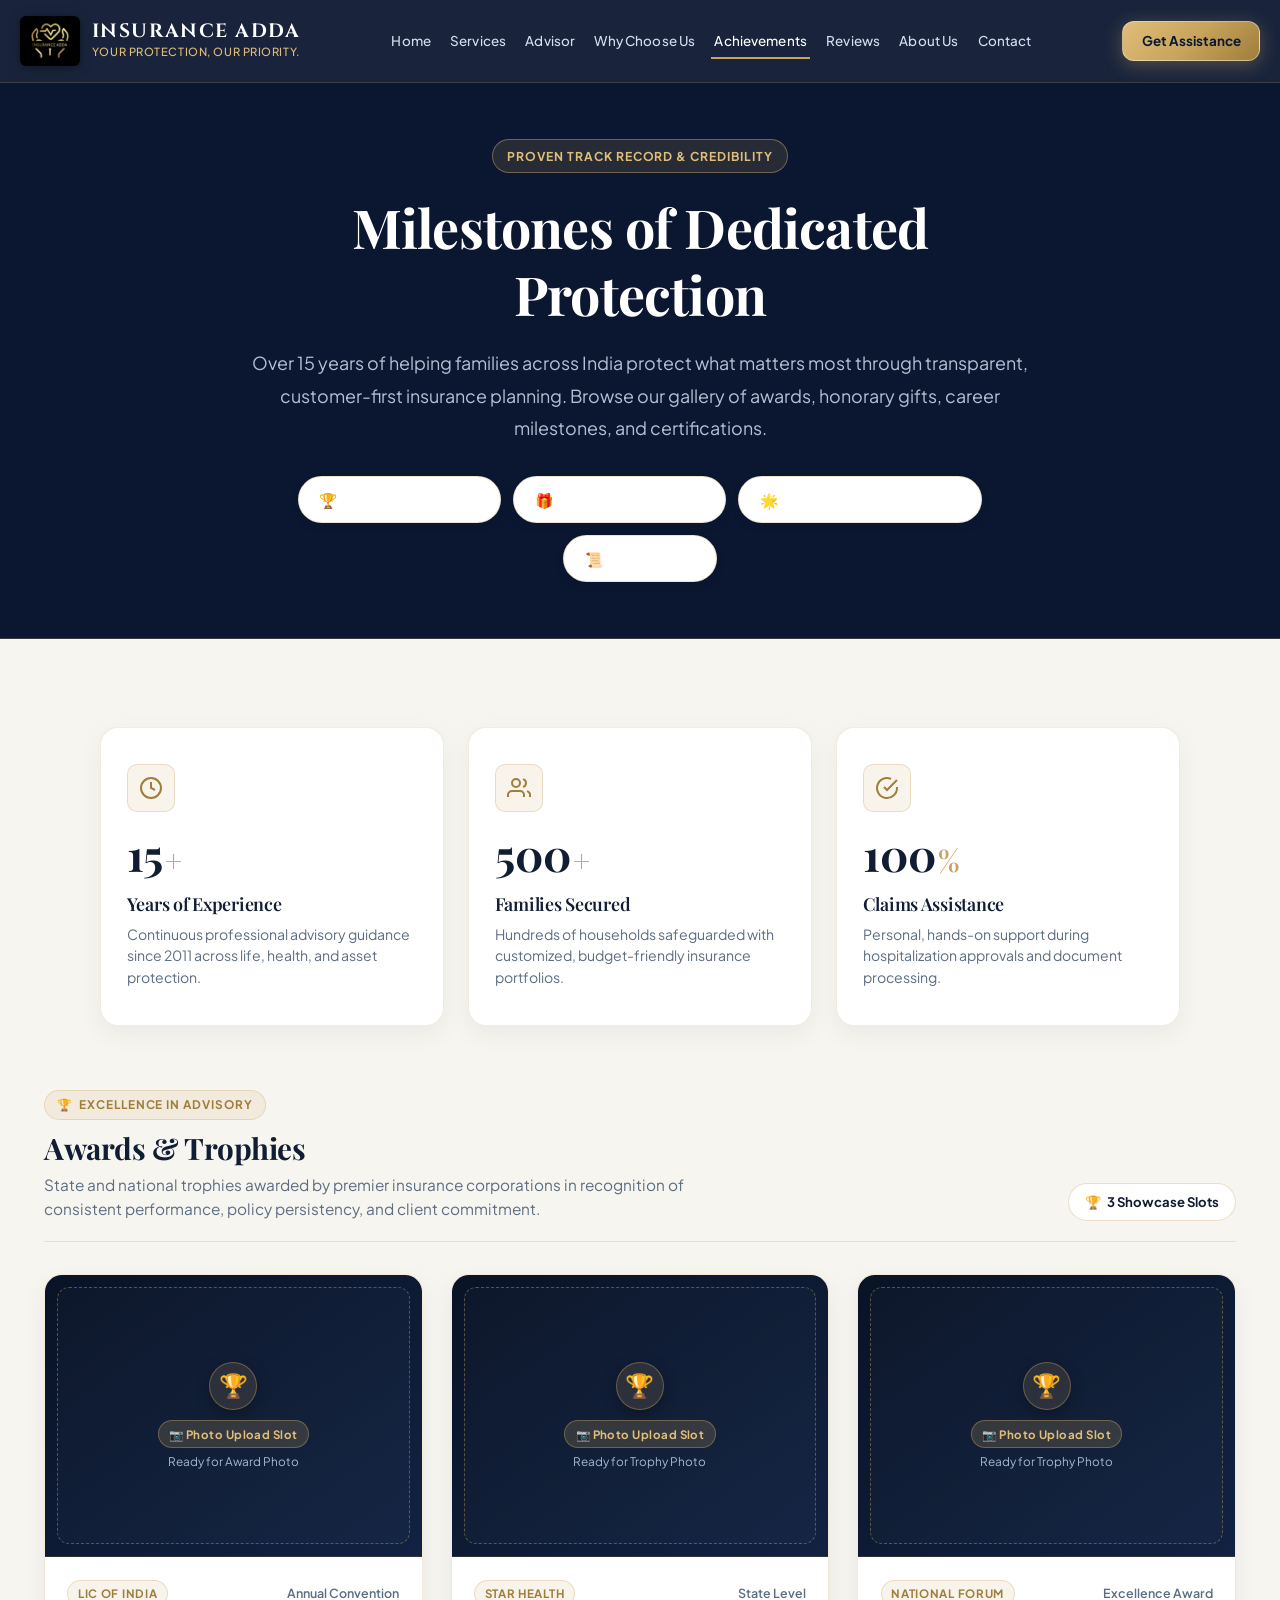
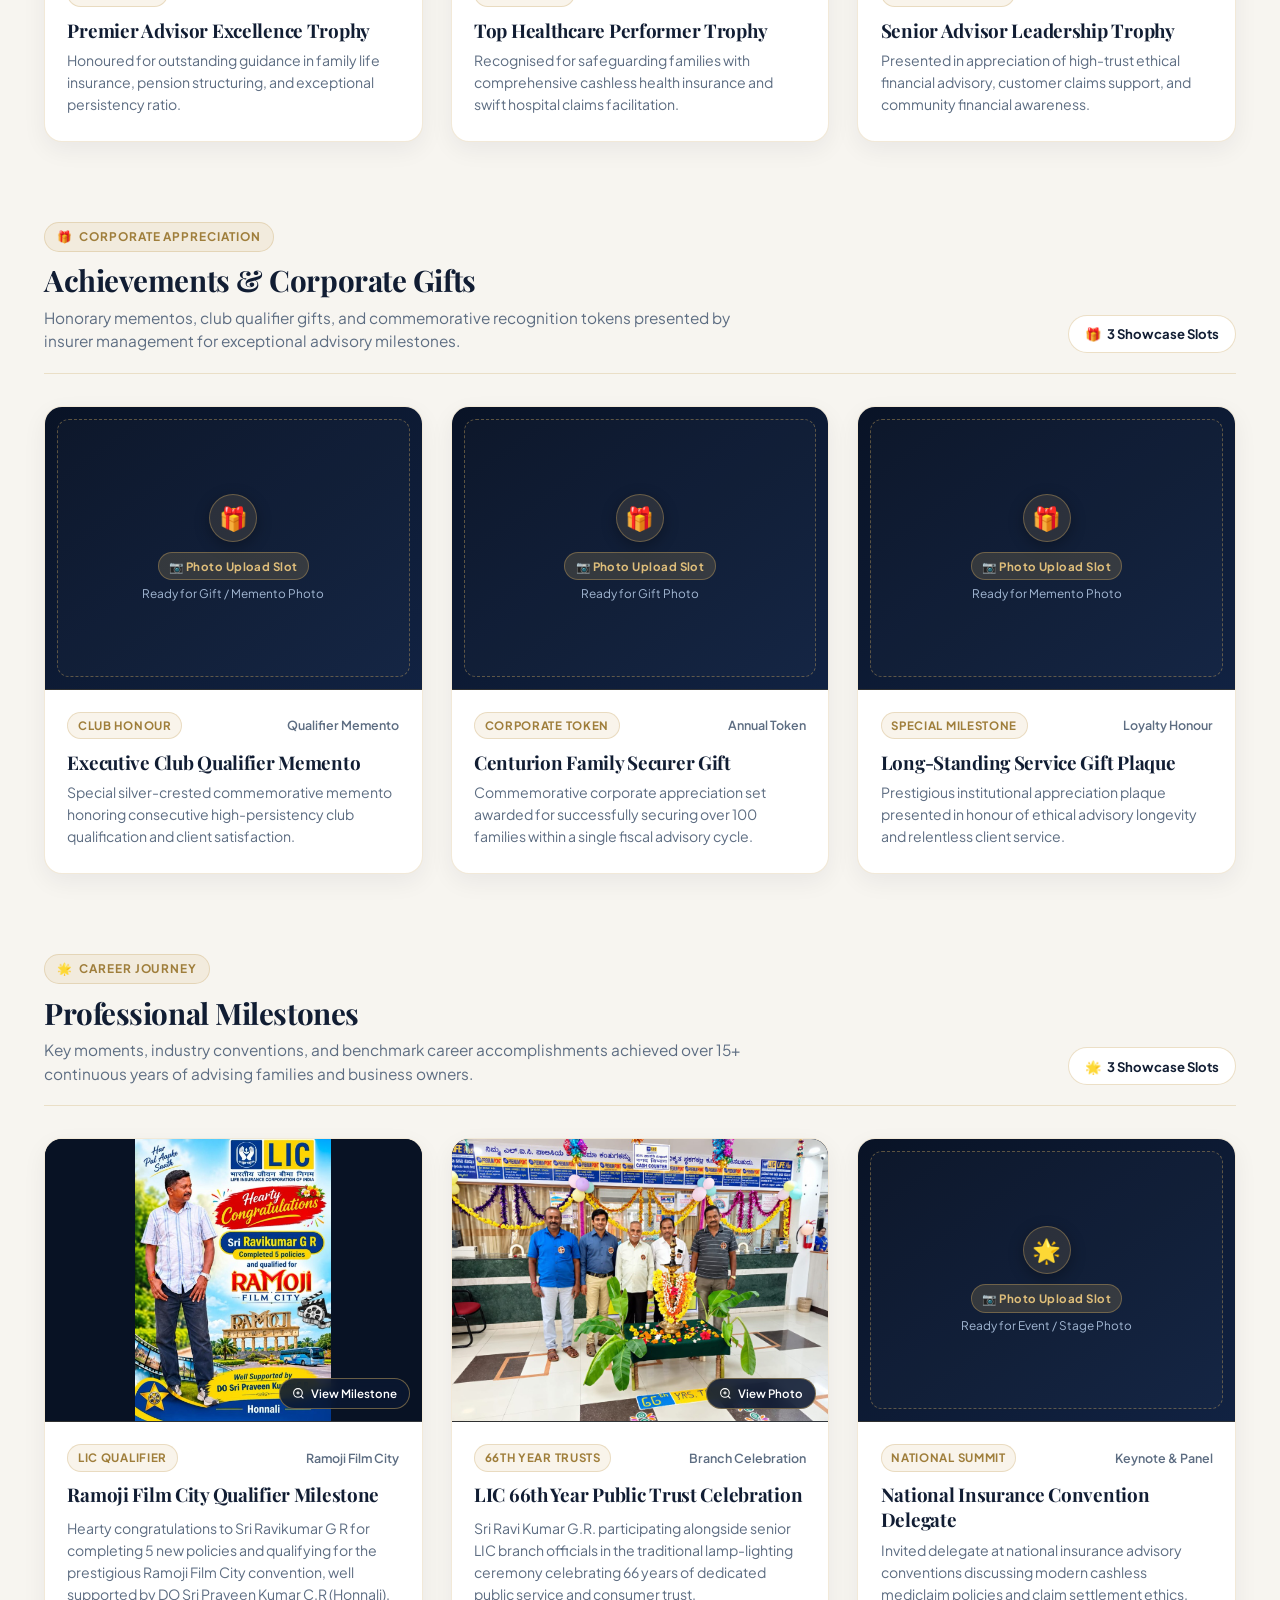
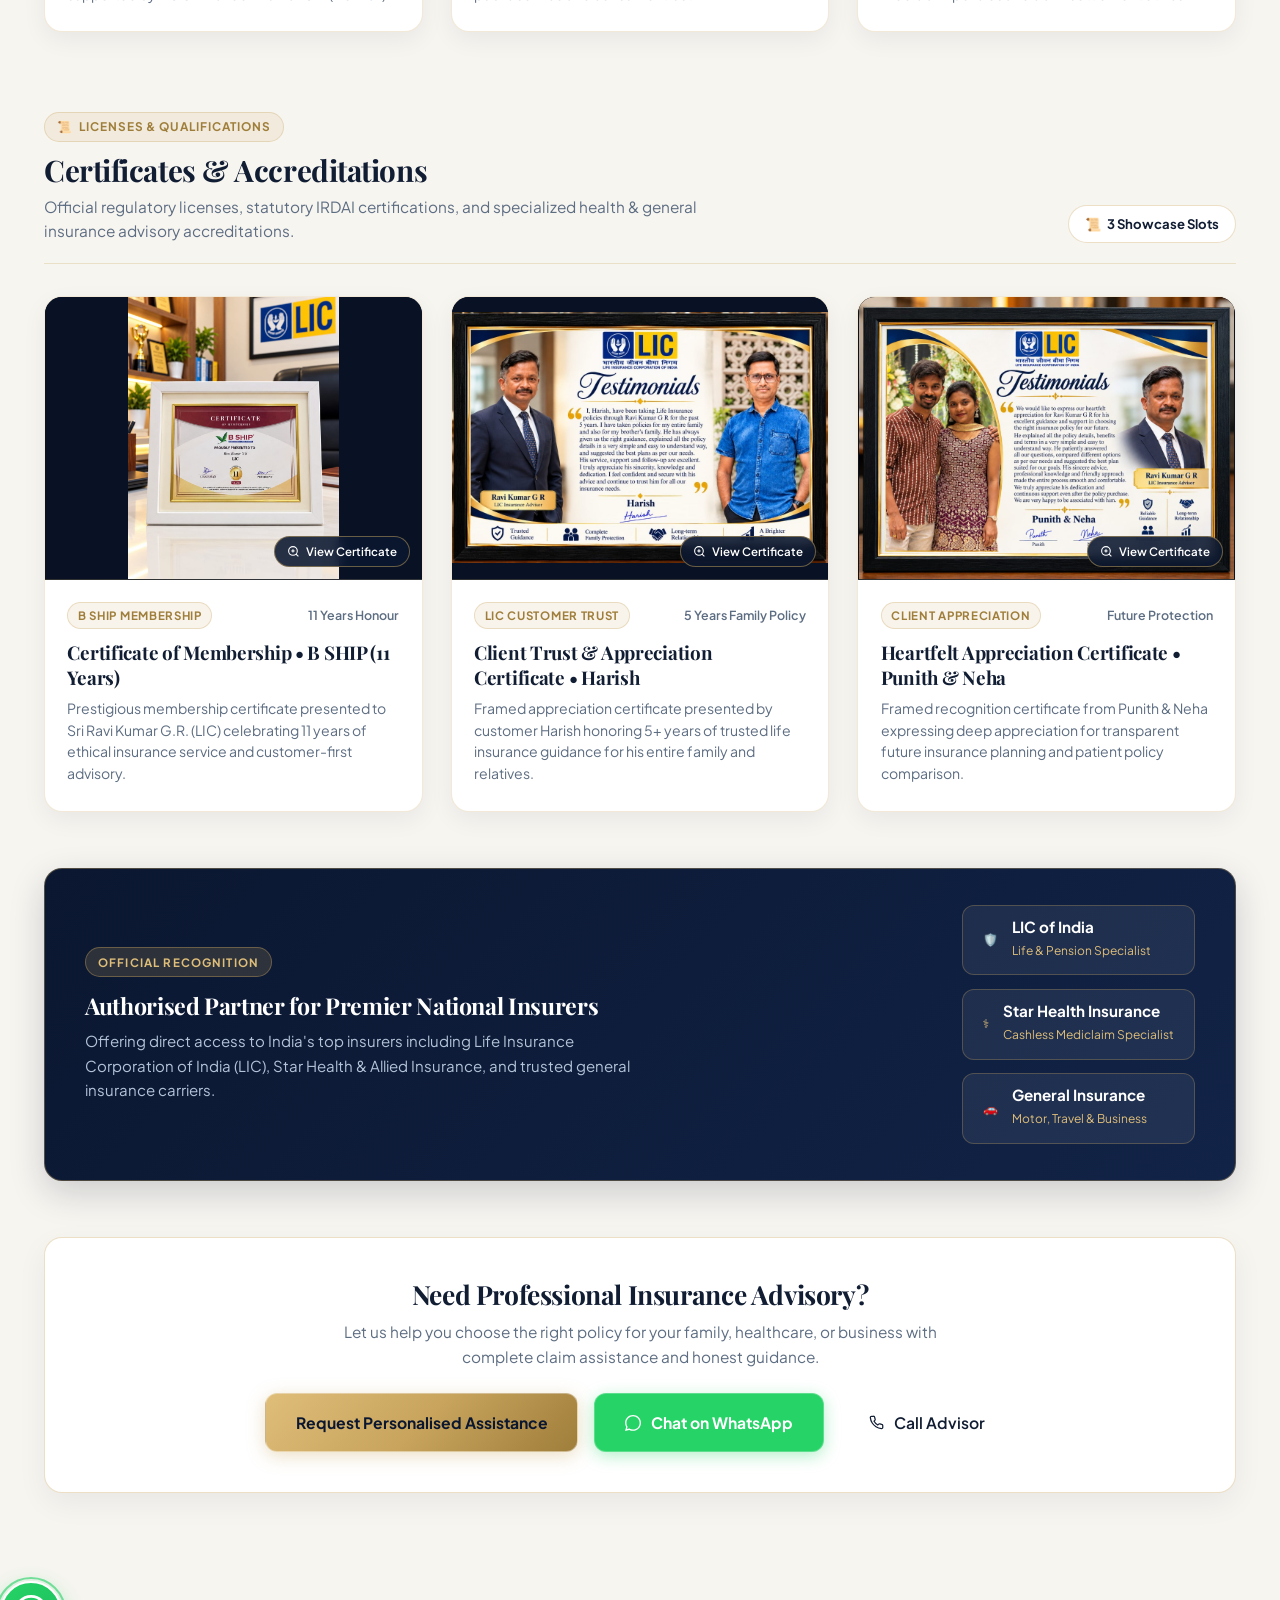
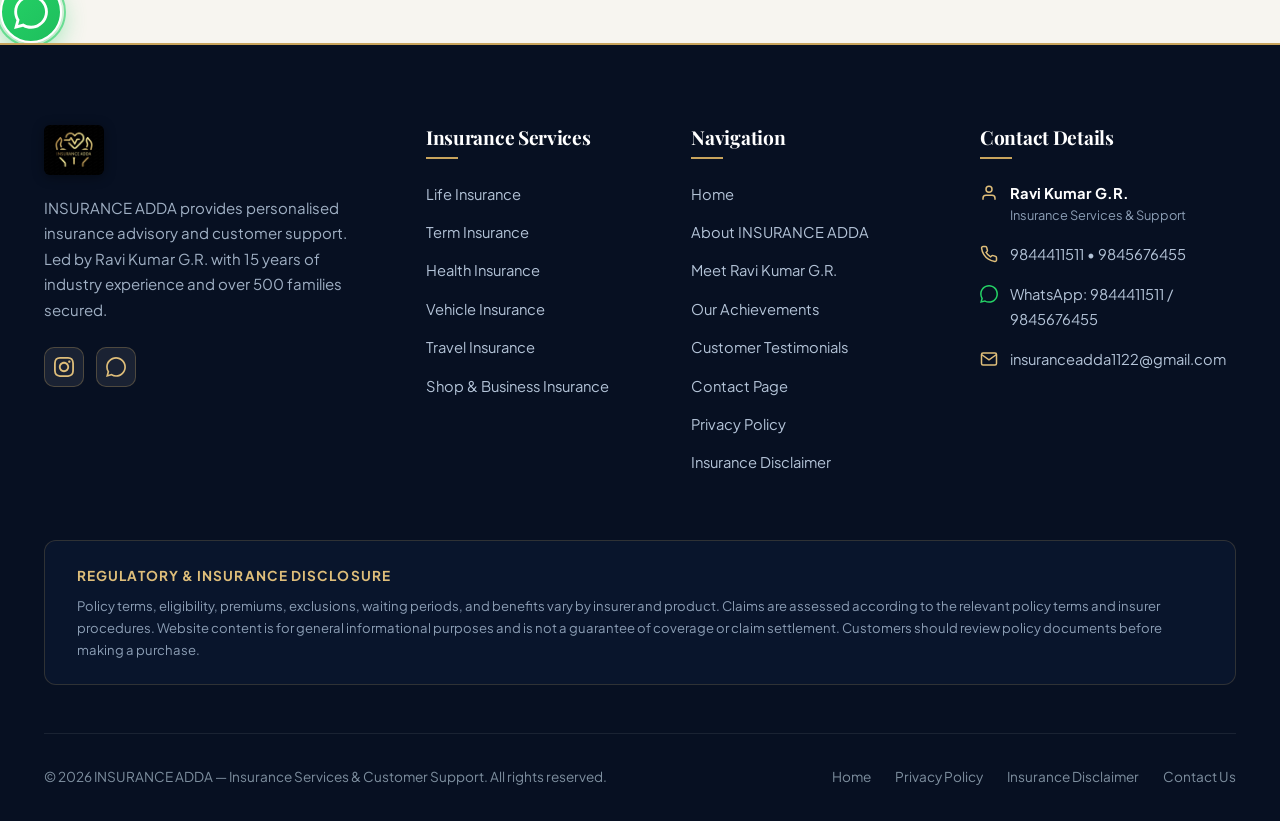
==== achievements.html @ 2ac52867 "Add B SHIP, Harish, and Punith & Neha certificates to Certificates, and Ramoji Film City and LIC 66t" ====
<!DOCTYPE html>
<html lang="en">
<head>
  <meta charset="UTF-8">
  <meta name="viewport" content="width=device-width, initial-scale=1.0">
  <title>Achievements, Awards & Milestones | INSURANCE ADDA | Ravi Kumar G.R.</title>
  <meta name="description" content="Explore official awards, trophies, corporate gifts, professional milestones, and IRDAI certificates earned by Ravi Kumar G.R. and INSURANCE ADDA over 15+ years of dedicated service.">
  <link rel="icon" type="image/jpeg" href="assets/images/insurance-adda-logo.jpg">

  <!-- Stylesheets -->
  <link rel="stylesheet" href="css/style.css?v=4.5">
  <link rel="stylesheet" href="css/components.css?v=4.5">
  <link rel="stylesheet" href="css/responsive.css?v=4.5">
</head>
<body>

  <!-- STICKY HEADER -->
  <header class="site-header" id="header">
    <div class="container nav-container">
      <a href="index.html" class="brand-logo-link" aria-label="INSURANCE ADDA Homepage">
        <img src="assets/images/insurance-adda-logo.jpg" alt="Official INSURANCE ADDA Logo" class="brand-logo-img">
        <div class="brand-identity-text">
          <span class="brand-title">INSURANCE ADDA</span>
          <span class="brand-tagline">Your Protection, Our Priority.</span>
        </div>
      </a>

      <nav class="nav-menu" aria-label="Main Navigation">
        <a href="index.html" class="nav-link">Home</a>
        <a href="index.html#services" class="nav-link">Services</a>
        <a href="index.html#advisor" class="nav-link">Advisor</a>
        <a href="index.html#why-choose" class="nav-link">Why Choose Us</a>
        <a href="achievements.html" class="nav-link active">Achievements</a>
        <a href="testimonials.html" class="nav-link">Reviews</a>
        <a href="index.html#about" class="nav-link">About Us</a>
        <a href="contact.html" class="nav-link">Contact</a>
      </nav>

      <div class="nav-actions">
        <button type="button" class="btn btn-gold btn-sm" id="navGetAssistanceBtn">
          Get Assistance
        </button>
        <button class="mobile-nav-toggle" aria-label="Toggle navigation menu" id="mobileMenuToggle">
          <span></span>
          <span></span>
          <span></span>
        </button>
      </div>
    </div>
  </header>

  <!-- Mobile Drawer -->
  <div class="mobile-drawer-overlay" id="drawerOverlay"></div>
  <aside class="mobile-drawer" id="mobileDrawer" aria-label="Mobile Navigation">
    <div class="mobile-drawer-header">
      <div class="brand-identity-text">
        <span class="brand-title">INSURANCE ADDA</span>
        <span class="brand-tagline">YOUR PROTECTION, OUR PRIORITY.</span>
      </div>
      <button class="mobile-drawer-close" id="mobileDrawerClose" aria-label="Close menu">
        <svg viewBox="0 0 24 24" fill="none" stroke="currentColor" stroke-width="2.5" style="width:20px;height:20px;"><line x1="18" y1="6" x2="6" y2="18"></line><line x1="6" y1="6" x2="18" y2="18"></line></svg>
      </button>
    </div>

    <nav class="mobile-drawer-links">
      <!-- 01 Home -->
      <a href="index.html" class="mobile-nav-item">
        <div class="nav-item-num">01</div>
        <div class="nav-item-text">
          <div class="nav-item-title">Home</div>
          <div class="nav-item-desc">First impression and main introduction</div>
        </div>
        <div class="nav-item-icon">
          <svg viewBox="0 0 24 24" fill="none" stroke="currentColor" stroke-width="2"><path d="M3 9l9-7 9 7v11a2 2 0 0 1-2 2H5a2 2 0 0 1-2-2z"/><polyline points="9 22 9 12 15 12 15 22"/></svg>
        </div>
      </a>

      <!-- 02 Insurance Services -->
      <a href="index.html#services" class="mobile-nav-item">
        <div class="nav-item-num">02</div>
        <div class="nav-item-text">
          <div class="nav-item-title">Insurance Services</div>
          <div class="nav-item-desc">Show customers how you can help</div>
        </div>
      </a>

      <!-- 03 Meet Advisor -->
      <a href="index.html#advisor" class="mobile-nav-item">
        <div class="nav-item-num">03</div>
        <div class="nav-item-text">
          <div class="nav-item-title">Meet Advisor</div>
          <div class="nav-item-desc">Introduce Ravi Kumar G.R.</div>
        </div>
      </a>

      <!-- 04 Why Choose Us -->
      <a href="index.html#why-choose" class="mobile-nav-item">
        <div class="nav-item-num">04</div>
        <div class="nav-item-text">
          <div class="nav-item-title">Why Choose Us</div>
          <div class="nav-item-desc">Explain your service advantages</div>
        </div>
      </a>

      <!-- 05 Our Achievements -->
      <a href="achievements.html" class="mobile-nav-item active">
        <div class="nav-item-num">05</div>
        <div class="nav-item-text">
          <div class="nav-item-title">Our Achievements</div>
          <div class="nav-item-desc">Build credibility with genuine achievements</div>
        </div>
      </a>

      <!-- 06 Customer Testimonials -->
      <a href="testimonials.html" class="mobile-nav-item">
        <div class="nav-item-num">06</div>
        <div class="nav-item-text">
          <div class="nav-item-title">Customer Testimonials</div>
          <div class="nav-item-desc">Build trust through customer feedback</div>
        </div>
      </a>

      <!-- 07 About Us -->
      <a href="index.html#about" class="mobile-nav-item">
        <div class="nav-item-num">07</div>
        <div class="nav-item-text">
          <div class="nav-item-title">About Us</div>
          <div class="nav-item-desc">Share your business story and values</div>
        </div>
      </a>

      <!-- 08 Contact Us -->
      <a href="contact.html" class="mobile-nav-item">
        <div class="nav-item-num">08</div>
        <div class="nav-item-text">
          <div class="nav-item-title">Contact Us</div>
          <div class="nav-item-desc">Make enquiries and connect easily</div>
        </div>
        <div class="nav-item-icon">
          <svg viewBox="0 0 24 24" fill="none" stroke="currentColor" stroke-width="2"><path d="M22 16.92v3a2 2 0 0 1-2.18 2 19.79 19.79 0 0 1-8.63-3.07 19.5 19.5 0 0 1-6-6 19.79 19.79 0 0 1-3.07-8.67A2 2 0 0 1 4.11 2h3a2 2 0 0 1 2 1.72 12.84 12.84 0 0 0 .7 2.81 2 2 0 0 1-.45 2.11L8.09 9.91a16 16 0 0 0 6 6l1.27-1.27a2 2 0 0 1 2.11-.45 12.84 12.84 0 0 0 2.81.7A2 2 0 0 1 22 16.92z"/></svg>
        </div>
      </a>
    </nav>

    <div class="mobile-drawer-footer">
      <a href="https://wa.me/919844411511?text=Hello%20INSURANCE%20ADDA%2C%20I%20am%20enquiring%20about%20your%20services." target="_blank" rel="noopener" class="btn btn-whatsapp btn-sm" style="justify-content:center; gap:8px;">
        <svg viewBox="0 0 24 24" style="width:16px;height:16px;fill:currentColor;"><path d="M.057 24l1.687-6.163c-1.041-1.804-1.588-3.849-1.587-5.946.003-6.556 5.338-11.891 11.893-11.891 3.181.001 6.167 1.24 8.413 3.488 2.245 2.248 3.481 5.236 3.48 8.414-.003 6.557-5.338 11.892-11.893 11.892-1.99-.001-3.951-.5-5.688-1.448l-6.305 1.654zm6.597-3.807c1.676.995 3.276 1.591 5.392 1.592 5.448 0 9.886-4.434 9.889-9.885.002-5.462-4.415-9.89-9.881-9.892-5.452 0-9.887 4.434-9.889 9.884-.001 2.225.651 3.891 1.746 5.634l-.999 3.648 3.742-.981z"/></svg>
        Chat on WhatsApp
      </a>
      <a href="tel:9844411511" class="btn btn-outline-gold btn-sm" style="justify-content:center; gap:8px;">
        <svg viewBox="0 0 24 24" fill="none" stroke="currentColor" stroke-width="2" style="width:15px;height:15px;"><path d="M22 16.92v3a2 2 0 0 1-2.18 2 19.79 19.79 0 0 1-8.63-3.07 19.5 19.5 0 0 1-6-6 19.79 19.79 0 0 1-3.07-8.67A2 2 0 0 1 4.11 2h3a2 2 0 0 1 2 1.72 12.84 12.84 0 0 0 .7 2.81 2 2 0 0 1-.45 2.11L8.09 9.91a16 16 0 0 0 6 6l1.27-1.27a2 2 0 0 1 2.11-.45 12.84 12.84 0 0 0 2.81.7A2 2 0 0 1 22 16.92z"/></svg>
        Call 9844411511
      </a>
    </div>
  </aside>

  <!-- ACHIEVEMENTS PAGE HERO -->
  <section class="section-padding-sm bg-midnight" style="border-bottom: 1px solid var(--color-navy-border); text-align: center;">
    <div class="container" style="max-width: 860px;">
      <div class="eyebrow-badge badge-dark">
        PROVEN TRACK RECORD & CREDIBILITY
      </div>
      <h1 class="text-white" style="margin-bottom: 1.25rem;">Milestones of Dedicated Protection</h1>
      <p class="text-muted-dark" style="font-size: 1.12rem; line-height: 1.8; margin-bottom: 2rem;">
        Over 15 years of helping families across India protect what matters most through transparent, customer-first insurance planning. Browse our gallery of awards, honorary gifts, career milestones, and certifications.
      </p>

      <!-- Quick Category Jump Navigation -->
      <div class="achievements-cat-nav" style="margin-bottom: 0;">
        <a href="#awards-trophies" class="cat-nav-pill">
          <span>🏆</span> Awards & Trophies
        </a>
        <a href="#achievements-gifts" class="cat-nav-pill">
          <span>🎁</span> Achievements Gifts
        </a>
        <a href="#professional-milestones" class="cat-nav-pill">
          <span>🌟</span> Professional Milestones
        </a>
        <a href="#certificates" class="cat-nav-pill">
          <span>📜</span> Certificates
        </a>
      </div>
    </div>
  </section>

  <!-- ACHIEVEMENTS CONTENT BODY -->
  <main class="section-padding bg-ivory">
    <div class="container">

      <!-- 3 Core Metric Counter Cards -->
      <div class="achievements-metrics-grid" style="margin-bottom: 4rem;">
        <div class="achievement-metric-card">
          <div class="metric-icon-wrap">
            <svg viewBox="0 0 24 24" fill="none" stroke="currentColor" stroke-width="2"><circle cx="12" cy="12" r="10"/><polyline points="12 6 12 12 16 14"/></svg>
          </div>
          <div class="metric-number-wrap">
            <span class="counter-number metric-num" data-target="15" data-start="1">1</span><span class="metric-suffix">+</span>
          </div>
          <h4 class="metric-title">Years of Experience</h4>
          <p class="metric-desc">Continuous professional advisory guidance since 2011 across life, health, and asset protection.</p>
        </div>

        <div class="achievement-metric-card">
          <div class="metric-icon-wrap">
            <svg viewBox="0 0 24 24" fill="none" stroke="currentColor" stroke-width="2"><path d="M17 21v-2a4 4 0 0 0-4-4H5a4 4 0 0 0-4 4v2"/><circle cx="9" cy="7" r="4"/><path d="M23 21v-2a4 4 0 0 0-3-3.87"/><path d="M16 3.13a4 4 0 0 1 0 7.75"/></svg>
          </div>
          <div class="metric-number-wrap">
            <span class="counter-number metric-num" data-target="500" data-start="0">0</span><span class="metric-suffix">+</span>
          </div>
          <h4 class="metric-title">Families Secured</h4>
          <p class="metric-desc">Hundreds of households safeguarded with customized, budget-friendly insurance portfolios.</p>
        </div>

        <div class="achievement-metric-card">
          <div class="metric-icon-wrap">
            <svg viewBox="0 0 24 24" fill="none" stroke="currentColor" stroke-width="2"><path d="M22 11.08V12a10 10 0 1 1-5.93-9.14"/><polyline points="22 4 12 14.01 9 11.01"/></svg>
          </div>
          <div class="metric-number-wrap">
            <span class="counter-number metric-num" data-target="100" data-start="0">0</span><span class="metric-suffix">%</span>
          </div>
          <h4 class="metric-title">Claims Assistance</h4>
          <p class="metric-desc">Personal, hands-on support during hospitalization approvals and document processing.</p>
        </div>
      </div>

      <!-- ===================================================================
           SECTION 1: AWARDS AND TROPHIES
           =================================================================== -->
      <section class="achievement-section-block" id="awards-trophies">
        <div class="achievement-category-header">
          <div class="achievement-category-info">
            <span class="achievement-category-badge">
              <span>🏆</span> EXCELLENCE IN ADVISORY
            </span>
            <h2 class="achievement-category-title">Awards & Trophies</h2>
            <p class="achievement-category-desc">
              State and national trophies awarded by premier insurance corporations in recognition of consistent performance, policy persistency, and client commitment.
            </p>
          </div>
          <span class="achievement-count-pill">
            <span>🏆</span> 3 Showcase Slots
          </span>
        </div>

        <div class="achievement-grid">
          <!-- Award 1 -->
          <div class="achievement-item-card">
            <div class="achievement-media-slot">
              <!-- ===============================================================
                   PHOTO PLACEHOLDER 1: Replace this placeholder frame with:
                   <img src="assets/images/award-1.jpg" alt="Premier Advisor Trophy" class="achievement-photo-img" onclick="openAchievementLightbox('assets/images/award-1.jpg', 'Premier Advisor Trophy — LIC of India')">
                   =============================================================== -->
              <div class="placeholder-frame">
                <div class="placeholder-icon-wrap">🏆</div>
                <span class="placeholder-upload-pill">📷 Photo Upload Slot</span>
                <p class="placeholder-hint">Ready for Award Photo</p>
              </div>
            </div>
            <div class="achievement-card-body">
              <div class="achievement-card-meta">
                <span class="achievement-tag">LIC of India</span>
                <span class="achievement-year">Annual Convention</span>
              </div>
              <h3 class="achievement-card-title">Premier Advisor Excellence Trophy</h3>
              <p class="achievement-card-desc">Honoured for outstanding guidance in family life insurance, pension structuring, and exceptional persistency ratio.</p>
            </div>
          </div>

          <!-- Award 2 -->
          <div class="achievement-item-card">
            <div class="achievement-media-slot">
              <!-- ===============================================================
                   PHOTO PLACEHOLDER 2: Replace this placeholder frame with:
                   <img src="assets/images/award-2.jpg" alt="Star Health Top Performer Trophy" class="achievement-photo-img" onclick="openAchievementLightbox('assets/images/award-2.jpg', 'Top Performer Trophy — Star Health & Allied Insurance')">
                   =============================================================== -->
              <div class="placeholder-frame">
                <div class="placeholder-icon-wrap">🏆</div>
                <span class="placeholder-upload-pill">📷 Photo Upload Slot</span>
                <p class="placeholder-hint">Ready for Trophy Photo</p>
              </div>
            </div>
            <div class="achievement-card-body">
              <div class="achievement-card-meta">
                <span class="achievement-tag">Star Health</span>
                <span class="achievement-year">State Level</span>
              </div>
              <h3 class="achievement-card-title">Top Healthcare Performer Trophy</h3>
              <p class="achievement-card-desc">Recognised for safeguarding families with comprehensive cashless health insurance and swift hospital claims facilitation.</p>
            </div>
          </div>

          <!-- Award 3 -->
          <div class="achievement-item-card">
            <div class="achievement-media-slot">
              <!-- ===============================================================
                   PHOTO PLACEHOLDER 3: Replace this placeholder frame with:
                   <img src="assets/images/award-3.jpg" alt="National Advisory Honour" class="achievement-photo-img" onclick="openAchievementLightbox('assets/images/award-3.jpg', 'National Advisory Honour — Senior Insurance Forum')">
                   =============================================================== -->
              <div class="placeholder-frame">
                <div class="placeholder-icon-wrap">🏆</div>
                <span class="placeholder-upload-pill">📷 Photo Upload Slot</span>
                <p class="placeholder-hint">Ready for Trophy Photo</p>
              </div>
            </div>
            <div class="achievement-card-body">
              <div class="achievement-card-meta">
                <span class="achievement-tag">National Forum</span>
                <span class="achievement-year">Excellence Award</span>
              </div>
              <h3 class="achievement-card-title">Senior Advisor Leadership Trophy</h3>
              <p class="achievement-card-desc">Presented in appreciation of high-trust ethical financial advisory, customer claims support, and community financial awareness.</p>
            </div>
          </div>
        </div>
      </section>

      <!-- ===================================================================
           SECTION 2: ACHIEVEMENTS GIFTS
           =================================================================== -->
      <section class="achievement-section-block" id="achievements-gifts">
        <div class="achievement-category-header">
          <div class="achievement-category-info">
            <span class="achievement-category-badge">
              <span>🎁</span> CORPORATE APPRECIATION
            </span>
            <h2 class="achievement-category-title">Achievements & Corporate Gifts</h2>
            <p class="achievement-category-desc">
              Honorary mementos, club qualifier gifts, and commemorative recognition tokens presented by insurer management for exceptional advisory milestones.
            </p>
          </div>
          <span class="achievement-count-pill">
            <span>🎁</span> 3 Showcase Slots
          </span>
        </div>

        <div class="achievement-grid">
          <!-- Gift 1 -->
          <div class="achievement-item-card">
            <div class="achievement-media-slot">
              <!-- ===============================================================
                   PHOTO PLACEHOLDER 4: Replace this placeholder frame with:
                   <img src="assets/images/gift-1.jpg" alt="Executive Club Qualifier Memento" class="achievement-photo-img" onclick="openAchievementLightbox('assets/images/gift-1.jpg', 'Executive Club Qualifier Memento')">
                   =============================================================== -->
              <div class="placeholder-frame">
                <div class="placeholder-icon-wrap">🎁</div>
                <span class="placeholder-upload-pill">📷 Photo Upload Slot</span>
                <p class="placeholder-hint">Ready for Gift / Memento Photo</p>
              </div>
            </div>
            <div class="achievement-card-body">
              <div class="achievement-card-meta">
                <span class="achievement-tag">Club Honour</span>
                <span class="achievement-year">Qualifier Memento</span>
              </div>
              <h3 class="achievement-card-title">Executive Club Qualifier Memento</h3>
              <p class="achievement-card-desc">Special silver-crested commemorative memento honoring consecutive high-persistency club qualification and client satisfaction.</p>
            </div>
          </div>

          <!-- Gift 2 -->
          <div class="achievement-item-card">
            <div class="achievement-media-slot">
              <!-- ===============================================================
                   PHOTO PLACEHOLDER 5: Replace this placeholder frame with:
                   <img src="assets/images/gift-2.jpg" alt="Corporate Appreciation Gift" class="achievement-photo-img" onclick="openAchievementLightbox('assets/images/gift-2.jpg', 'Corporate Appreciation Gift — 100+ Policies')">
                   =============================================================== -->
              <div class="placeholder-frame">
                <div class="placeholder-icon-wrap">🎁</div>
                <span class="placeholder-upload-pill">📷 Photo Upload Slot</span>
                <p class="placeholder-hint">Ready for Gift Photo</p>
              </div>
            </div>
            <div class="achievement-card-body">
              <div class="achievement-card-meta">
                <span class="achievement-tag">Corporate Token</span>
                <span class="achievement-year">Annual Token</span>
              </div>
              <h3 class="achievement-card-title">Centurion Family Securer Gift</h3>
              <p class="achievement-card-desc">Commemorative corporate appreciation set awarded for successfully securing over 100 families within a single fiscal advisory cycle.</p>
            </div>
          </div>

          <!-- Gift 3 -->
          <div class="achievement-item-card">
            <div class="achievement-media-slot">
              <!-- ===============================================================
                   PHOTO PLACEHOLDER 6: Replace this placeholder frame with:
                   <img src="assets/images/gift-3.jpg" alt="Decade of Service Plaque" class="achievement-photo-img" onclick="openAchievementLightbox('assets/images/gift-3.jpg', 'Decade of Service Appreciation Plaque')">
                   =============================================================== -->
              <div class="placeholder-frame">
                <div class="placeholder-icon-wrap">🎁</div>
                <span class="placeholder-upload-pill">📷 Photo Upload Slot</span>
                <p class="placeholder-hint">Ready for Memento Photo</p>
              </div>
            </div>
            <div class="achievement-card-body">
              <div class="achievement-card-meta">
                <span class="achievement-tag">Special Milestone</span>
                <span class="achievement-year">Loyalty Honour</span>
              </div>
              <h3 class="achievement-card-title">Long-Standing Service Gift Plaque</h3>
              <p class="achievement-card-desc">Prestigious institutional appreciation plaque presented in honour of ethical advisory longevity and relentless client service.</p>
            </div>
          </div>
        </div>
      </section>

      <!-- ===================================================================
           SECTION 3: PROFESSIONAL MILESTONES
           =================================================================== -->
      <section class="achievement-section-block" id="professional-milestones">
        <div class="achievement-category-header">
          <div class="achievement-category-info">
            <span class="achievement-category-badge">
              <span>🌟</span> CAREER JOURNEY
            </span>
            <h2 class="achievement-category-title">Professional Milestones</h2>
            <p class="achievement-category-desc">
              Key moments, industry conventions, and benchmark career accomplishments achieved over 15+ continuous years of advising families and business owners.
            </p>
          </div>
          <span class="achievement-count-pill">
            <span>🌟</span> 3 Showcase Slots
          </span>
        </div>

        <div class="achievement-grid">
          <!-- Milestone 1: Ramoji Film City Qualifier -->
          <div class="achievement-item-card">
            <div class="achievement-media-slot" onclick="openAchievementLightbox('assets/images/milestone-ramoji-qualifier.jpg', 'Ramoji Film City Qualifier Milestone — Sri Ravikumar G R, Supported by DO Sri Praveen Kumar C.R (Honnali)')" title="Click to view milestone poster">
              <img src="assets/images/milestone-ramoji-qualifier.jpg" alt="Ramoji Film City Qualifier Milestone - Sri Ravikumar G R" class="achievement-photo-img" loading="lazy">
              <div class="poster-tap-hint">
                <svg viewBox="0 0 24 24" fill="none" stroke="currentColor" stroke-width="2" style="width:13px;height:13px;"><circle cx="11" cy="11" r="8"/><line x1="21" y1="21" x2="16.65" y2="16.65"/><line x1="11" y1="8" x2="11" y2="14"/><line x1="8" y1="11" x2="14" y2="11"/></svg>
                View Milestone
              </div>
            </div>
            <div class="achievement-card-body">
              <div class="achievement-card-meta">
                <span class="achievement-tag">LIC Qualifier</span>
                <span class="achievement-year">Ramoji Film City</span>
              </div>
              <h3 class="achievement-card-title">Ramoji Film City Qualifier Milestone</h3>
              <p class="achievement-card-desc">Hearty congratulations to Sri Ravikumar G R for completing 5 new policies and qualifying for the prestigious Ramoji Film City convention, well supported by DO Sri Praveen Kumar C.R (Honnali).</p>
            </div>
          </div>

          <!-- Milestone 2: LIC 66th Year Trusts Celebration -->
          <div class="achievement-item-card">
            <div class="achievement-media-slot" onclick="openAchievementLightbox('assets/images/milestone-lic-66th-celebration.jpg', 'LIC 66th Year Public Trust Celebration Milestone — Sri Ravi Kumar G R with Branch Officials')" title="Click to view ceremony photo">
              <img src="assets/images/milestone-lic-66th-celebration.jpg" alt="LIC 66th Year Public Trust Celebration Milestone - Ravi Kumar G R" class="achievement-photo-img" loading="lazy">
              <div class="poster-tap-hint">
                <svg viewBox="0 0 24 24" fill="none" stroke="currentColor" stroke-width="2" style="width:13px;height:13px;"><circle cx="11" cy="11" r="8"/><line x1="21" y1="21" x2="16.65" y2="16.65"/><line x1="11" y1="8" x2="11" y2="14"/><line x1="8" y1="11" x2="14" y2="11"/></svg>
                View Photo
              </div>
            </div>
            <div class="achievement-card-body">
              <div class="achievement-card-meta">
                <span class="achievement-tag">66th Year Trusts</span>
                <span class="achievement-year">Branch Celebration</span>
              </div>
              <h3 class="achievement-card-title">LIC 66th Year Public Trust Celebration</h3>
              <p class="achievement-card-desc">Sri Ravi Kumar G.R. participating alongside senior LIC branch officials in the traditional lamp-lighting ceremony celebrating 66 years of dedicated public service and consumer trust.</p>
            </div>
          </div>

          <!-- Milestone 3 -->
          <div class="achievement-item-card">
            <div class="achievement-media-slot">
              <!-- ===============================================================
                   PHOTO PLACEHOLDER 9: Replace this placeholder frame with:
                   <img src="assets/images/milestone-3.jpg" alt="National Convention Delegate" class="achievement-photo-img" onclick="openAchievementLightbox('assets/images/milestone-3.jpg', 'National Insurance Convention Delegate')">
                   =============================================================== -->
              <div class="placeholder-frame">
                <div class="placeholder-icon-wrap">🌟</div>
                <span class="placeholder-upload-pill">📷 Photo Upload Slot</span>
                <p class="placeholder-hint">Ready for Event / Stage Photo</p>
              </div>
            </div>
            <div class="achievement-card-body">
              <div class="achievement-card-meta">
                <span class="achievement-tag">National Summit</span>
                <span class="achievement-year">Keynote &amp; Panel</span>
              </div>
              <h3 class="achievement-card-title">National Insurance Convention Delegate</h3>
              <p class="achievement-card-desc">Invited delegate at national insurance advisory conventions discussing modern cashless mediclaim policies and claim settlement ethics.</p>
            </div>
          </div>
        </div>
      </section>

      <!-- ===================================================================
           SECTION 4: CERTIFICATES & ACCREDITATIONS
           =================================================================== -->
      <section class="achievement-section-block" id="certificates">
        <div class="achievement-category-header">
          <div class="achievement-category-info">
            <span class="achievement-category-badge">
              <span>📜</span> LICENSES & QUALIFICATIONS
            </span>
            <h2 class="achievement-category-title">Certificates & Accreditations</h2>
            <p class="achievement-category-desc">
              Official regulatory licenses, statutory IRDAI certifications, and specialized health & general insurance advisory accreditations.
            </p>
          </div>
          <span class="achievement-count-pill">
            <span>📜</span> 3 Showcase Slots
          </span>
        </div>

        <div class="achievement-grid">
          <!-- Certificate 1: B SHIP 11 Years -->
          <div class="achievement-item-card">
            <div class="achievement-media-slot" onclick="openAchievementLightbox('assets/images/certificate-bship-11yrs.jpg', 'Certificate of Membership — B SHIP (11 Years) • Ravi Kumar G R')" title="Click to view full certificate">
              <img src="assets/images/certificate-bship-11yrs.jpg" alt="Certificate of Membership - B SHIP 11 Years - Ravi Kumar G R" class="achievement-photo-img" loading="lazy">
              <div class="poster-tap-hint">
                <svg viewBox="0 0 24 24" fill="none" stroke="currentColor" stroke-width="2" style="width:13px;height:13px;"><circle cx="11" cy="11" r="8"/><line x1="21" y1="21" x2="16.65" y2="16.65"/><line x1="11" y1="8" x2="11" y2="14"/><line x1="8" y1="11" x2="14" y2="11"/></svg>
                View Certificate
              </div>
            </div>
            <div class="achievement-card-body">
              <div class="achievement-card-meta">
                <span class="achievement-tag">B SHIP Membership</span>
                <span class="achievement-year">11 Years Honour</span>
              </div>
              <h3 class="achievement-card-title">Certificate of Membership &bull; B SHIP (11 Years)</h3>
              <p class="achievement-card-desc">Prestigious membership certificate presented to Sri Ravi Kumar G.R. (LIC) celebrating 11 years of ethical insurance service and customer-first advisory.</p>
            </div>
          </div>

          <!-- Certificate 2: Harish Customer Trust Certificate -->
          <div class="achievement-item-card">
            <div class="achievement-media-slot" onclick="openAchievementLightbox('assets/images/certificate-testimonial-harish.jpg', 'Client Appreciation Certificate — Harish • 5 Years Trust with Ravi Kumar G R')" title="Click to view full certificate">
              <img src="assets/images/certificate-testimonial-harish.jpg" alt="Client Appreciation Certificate - Harish - LIC Life Insurance" class="achievement-photo-img" loading="lazy">
              <div class="poster-tap-hint">
                <svg viewBox="0 0 24 24" fill="none" stroke="currentColor" stroke-width="2" style="width:13px;height:13px;"><circle cx="11" cy="11" r="8"/><line x1="21" y1="21" x2="16.65" y2="16.65"/><line x1="11" y1="8" x2="11" y2="14"/><line x1="8" y1="11" x2="14" y2="11"/></svg>
                View Certificate
              </div>
            </div>
            <div class="achievement-card-body">
              <div class="achievement-card-meta">
                <span class="achievement-tag">LIC Customer Trust</span>
                <span class="achievement-year">5 Years Family Policy</span>
              </div>
              <h3 class="achievement-card-title">Client Trust &amp; Appreciation Certificate &bull; Harish</h3>
              <p class="achievement-card-desc">Framed appreciation certificate presented by customer Harish honoring 5+ years of trusted life insurance guidance for his entire family and relatives.</p>
            </div>
          </div>

          <!-- Certificate 3: Punith & Neha Appreciation Certificate -->
          <div class="achievement-item-card">
            <div class="achievement-media-slot" onclick="openAchievementLightbox('assets/images/certificate-testimonial-punith-neha.jpg', 'Heartfelt Appreciation Certificate — Punith & Neha • Ravi Kumar G R')" title="Click to view full certificate">
              <img src="assets/images/certificate-testimonial-punith-neha.jpg" alt="Heartfelt Appreciation Certificate - Punith and Neha" class="achievement-photo-img" loading="lazy">
              <div class="poster-tap-hint">
                <svg viewBox="0 0 24 24" fill="none" stroke="currentColor" stroke-width="2" style="width:13px;height:13px;"><circle cx="11" cy="11" r="8"/><line x1="21" y1="21" x2="16.65" y2="16.65"/><line x1="11" y1="8" x2="11" y2="14"/><line x1="8" y1="11" x2="14" y2="11"/></svg>
                View Certificate
              </div>
            </div>
            <div class="achievement-card-body">
              <div class="achievement-card-meta">
                <span class="achievement-tag">Client Appreciation</span>
                <span class="achievement-year">Future Protection</span>
              </div>
              <h3 class="achievement-card-title">Heartfelt Appreciation Certificate &bull; Punith &amp; Neha</h3>
              <p class="achievement-card-desc">Framed recognition certificate from Punith &amp; Neha expressing deep appreciation for transparent future insurance planning and patient policy comparison.</p>
            </div>
          </div>
        </div>
      </section>

      <!-- Credibility Pillars Banner -->
      <div class="achievements-banner" style="margin-top: 3.5rem;">
        <div class="achievements-banner-content">
          <div class="banner-badge">OFFICIAL RECOGNITION</div>
          <h3>Authorised Partner for Premier National Insurers</h3>
          <p>Offering direct access to India's top insurers including Life Insurance Corporation of India (LIC), Star Health & Allied Insurance, and trusted general insurance carriers.</p>
        </div>
        <div class="achievements-banner-badges">
          <div class="partner-pill">
            <span class="partner-icon">🛡️</span>
            <div>
              <strong>LIC of India</strong>
              <span>Life &amp; Pension Specialist</span>
            </div>
          </div>
          <div class="partner-pill">
            <span class="partner-icon">⚕️</span>
            <div>
              <strong>Star Health Insurance</strong>
              <span>Cashless Mediclaim Specialist</span>
            </div>
          </div>
          <div class="partner-pill">
            <span class="partner-icon">🚗</span>
            <div>
              <strong>General Insurance</strong>
              <span>Motor, Travel &amp; Business</span>
            </div>
          </div>
        </div>
      </div>

      <!-- Assistance Callout Section -->
      <div style="background:#FFFFFF; border:1px solid rgba(200, 164, 93, 0.35); border-radius:var(--radius-lg); padding:2.5rem; text-align:center; margin-top:3.5rem; box-shadow:0 10px 30px rgba(11,23,48,0.06);">
        <h3 style="font-family:var(--font-serif); font-size:1.65rem; color:var(--color-navy); margin-bottom:0.6rem;">Need Professional Insurance Advisory?</h3>
        <p style="font-size:0.96rem; color:var(--color-text-muted); max-width:640px; margin:0 auto 1.5rem; line-height:1.6;">
          Let us help you choose the right policy for your family, healthcare, or business with complete claim assistance and honest guidance.
        </p>
        <div style="display:flex; justify-content:center; gap:1rem; flex-wrap:wrap;">
          <a href="index.html#assistance" class="btn btn-gold btn-md" id="pageGetAssistanceBtn">
            Request Personalised Assistance
          </a>
          <a href="https://wa.me/919844411511?text=Hello%20INSURANCE%20ADDA%2C%20I%20would%20like%20to%20know%20more%20about%20your%20insurance%20plans." target="_blank" rel="noopener" class="btn btn-whatsapp btn-md">
            <svg viewBox="0 0 24 24" style="width:16px;height:16px;fill:currentColor;"><path d="M.057 24l1.687-6.163c-1.041-1.804-1.588-3.849-1.587-5.946.003-6.556 5.338-11.891 11.893-11.891 3.181.001 6.167 1.24 8.413 3.488 2.245 2.248 3.481 5.236 3.48 8.414-.003 6.557-5.338 11.892-11.893 11.892-1.99-.001-3.951-.5-5.688-1.448l-6.305 1.654zm6.597-3.807c1.676.995 3.276 1.591 5.392 1.592 5.448 0 9.886-4.434 9.889-9.885.002-5.462-4.415-9.89-9.881-9.892-5.452 0-9.887 4.434-9.889 9.884-.001 2.225.651 3.891 1.746 5.634l-.999 3.648 3.742-.981z"/></svg>
            Chat on WhatsApp
          </a>
          <a href="tel:9844411511" class="btn btn-navy btn-md">
            <svg viewBox="0 0 24 24" fill="none" stroke="currentColor" stroke-width="2" style="width:15px;height:15px;"><path d="M22 16.92v3a2 2 0 0 1-2.18 2 19.79 19.79 0 0 1-8.63-3.07 19.5 19.5 0 0 1-6-6 19.79 19.79 0 0 1-3.07-8.67A2 2 0 0 1 4.11 2h3a2 2 0 0 1 2 1.72 12.84 12.84 0 0 0 .7 2.81 2 2 0 0 1-.45 2.11L8.09 9.91a16 16 0 0 0 6 6l1.27-1.27a2 2 0 0 1 2.11-.45 12.84 12.84 0 0 0 2.81.7A2 2 0 0 1 22 16.92z"/></svg>
            Call Advisor
          </a>
        </div>
      </div>

    </div>
  </main>

  <!-- FLOATING QUICK CONTACT (Call + WhatsApp) -->
  <div class="whatsapp-float-container" id="whatsappFloat">
    <div class="whatsapp-popover" id="whatsappPopover" role="dialog" aria-label="Contact options popup">
      <div class="wa-popover-header">
        <div class="wa-popover-avatar">
          <img src="assets/images/ravi-kumar-gr.jpg" alt="Ravi Kumar G.R. - Insurance Advisor" class="wa-advisor-img">
        </div>
        <div>
          <div class="wa-popover-name">Ravi Kumar G.R.</div>
          <div class="wa-popover-sub">Insurance Advisor &bull; 15+ Yrs Exp</div>
        </div>
        <button class="wa-popover-close" aria-label="Close popover">&times;</button>
      </div>
      <div class="wa-popover-body">
        <p class="wa-popover-prompt">How can we assist you with insurance today?</p>
        <div class="wa-options-list">
          <div class="wa-opt-item">
            <div class="wa-opt-info">
              <strong>9844411511</strong>
              <span>Primary Advisory Helpline</span>
            </div>
            <div class="wa-opt-actions">
              <a href="tel:9844411511" class="wa-action-btn wa-btn-call" title="Call primary number">
                <svg viewBox="0 0 24 24" fill="none" stroke="currentColor" stroke-width="2"><path d="M22 16.92v3a2 2 0 0 1-2.18 2 19.79 19.79 0 0 1-8.63-3.07 19.5 19.5 0 0 1-6-6 19.79 19.79 0 0 1-3.07-8.67A2 2 0 0 1 4.11 2h3a2 2 0 0 1 2 1.72 12.84 12.84 0 0 0 .7 2.81 2 2 0 0 1-.45 2.11L8.09 9.91a16 16 0 0 0 6 6l1.27-1.27a2 2 0 0 1 2.11-.45 12.84 12.84 0 0 0 2.81.7A2 2 0 0 1 22 16.92z"/></svg>
                Call
              </a>
              <a href="https://wa.me/919844411511?text=Hello%20INSURANCE%20ADDA%2C%20I%20would%20like%20assistance%20with%20insurance." target="_blank" rel="noopener" class="wa-action-btn wa-btn-chat" title="Chat on WhatsApp">
                <svg viewBox="0 0 24 24" fill="currentColor"><path d="M.057 24l1.687-6.163c-1.041-1.804-1.588-3.849-1.587-5.946.003-6.556 5.338-11.891 11.893-11.891 3.181.001 6.167 1.24 8.413 3.488 2.245 2.248 3.481 5.236 3.48 8.414-.003 6.557-5.338 11.892-11.893 11.892-1.99-.001-3.951-.5-5.688-1.448l-6.305 1.654zm6.597-3.807c1.676.995 3.276 1.591 5.392 1.592 5.448 0 9.886-4.434 9.889-9.885.002-5.462-4.415-9.89-9.881-9.892-5.452 0-9.887 4.434-9.889 9.884-.001 2.225.651 3.891 1.746 5.634l-.999 3.648 3.742-.981z"/></svg>
                WhatsApp
              </a>
            </div>
          </div>
          <div class="wa-opt-item">
            <div class="wa-opt-info">
              <strong>9845676455</strong>
              <span>Support &amp; Claims Desk</span>
            </div>
            <div class="wa-opt-actions">
              <a href="tel:9845676455" class="wa-action-btn wa-btn-call" title="Call support desk">
                <svg viewBox="0 0 24 24" fill="none" stroke="currentColor" stroke-width="2"><path d="M22 16.92v3a2 2 0 0 1-2.18 2 19.79 19.79 0 0 1-8.63-3.07 19.5 19.5 0 0 1-6-6 19.79 19.79 0 0 1-3.07-8.67A2 2 0 0 1 4.11 2h3a2 2 0 0 1 2 1.72 12.84 12.84 0 0 0 .7 2.81 2 2 0 0 1-.45 2.11L8.09 9.91a16 16 0 0 0 6 6l1.27-1.27a2 2 0 0 1 2.11-.45 12.84 12.84 0 0 0 2.81.7A2 2 0 0 1 22 16.92z"/></svg>
                Call
              </a>
              <a href="https://wa.me/919845676455?text=Hello%20INSURANCE%20ADDA%2C%20I%20would%20like%20support%20with%20insurance." target="_blank" rel="noopener" class="wa-action-btn wa-btn-chat" title="Chat with support">
                <svg viewBox="0 0 24 24" fill="currentColor"><path d="M.057 24l1.687-6.163c-1.041-1.804-1.588-3.849-1.587-5.946.003-6.556 5.338-11.891 11.893-11.891 3.181.001 6.167 1.24 8.413 3.488 2.245 2.248 3.481 5.236 3.48 8.414-.003 6.557-5.338 11.892-11.893 11.892-1.99-.001-3.951-.5-5.688-1.448l-6.305 1.654zm6.597-3.807c1.676.995 3.276 1.591 5.392 1.592 5.448 0 9.886-4.434 9.889-9.885.002-5.462-4.415-9.89-9.881-9.892-5.452 0-9.887 4.434-9.889 9.884-.001 2.225.651 3.891 1.746 5.634l-.999 3.648 3.742-.981z"/></svg>
                WhatsApp
              </a>
            </div>
          </div>
        </div>
      </div>
      <div class="wa-popover-footer">
        Fast response during business hours
      </div>
    </div>
    <button class="whatsapp-float-trigger" aria-label="Open contact options: Call or WhatsApp" title="Quick Contact - Call or WhatsApp">
      <div class="whatsapp-pulse"></div>
      <svg viewBox="0 0 24 24"><path d="M.057 24l1.687-6.163c-1.041-1.804-1.588-3.849-1.587-5.946.003-6.556 5.338-11.891 11.893-11.891 3.181.001 6.167 1.24 8.413 3.488 2.245 2.248 3.481 5.236 3.48 8.414-.003 6.557-5.338 11.892-11.893 11.892-1.99-.001-3.951-.5-5.688-1.448l-6.305 1.654zm6.597-3.807c1.676.995 3.276 1.591 5.392 1.592 5.448 0 9.886-4.434 9.889-9.885.002-5.462-4.415-9.89-9.881-9.892-5.452 0-9.887 4.434-9.889 9.884-.001 2.225.651 3.891 1.746 5.634l-.999 3.648 3.742-.981z"/></svg>
    </button>
  </div>

  <!-- FOOTER -->
  <footer class="site-footer">
    <div class="container">
      <div class="footer-top-grid">
        <!-- Col 1: Brand Info -->
        <div class="footer-brand-col">
          <a href="index.html" class="brand-logo-link">
            <img src="assets/images/insurance-adda-logo.jpg" alt="INSURANCE ADDA Logo" class="brand-logo-img">
          </a>
          <p>
            INSURANCE ADDA provides personalised insurance advisory and customer support. Led by Ravi Kumar G.R. with 15 years of industry experience and over 500 families secured.
          </p>
          <div class="footer-social-links">
            <a href="https://www.instagram.com/insurance._adda/" target="_blank" rel="noopener" class="social-icon-btn" aria-label="Follow INSURANCE ADDA on Instagram">
              <svg viewBox="0 0 24 24" style="width:20px;height:20px;fill:currentColor;"><path d="M12 2.163c3.204 0 3.584.012 4.85.07 3.252.148 4.771 1.691 4.919 4.919.058 1.265.069 1.645.069 4.849 0 3.205-.012 3.584-.069 4.849-.149 3.225-1.664 4.771-4.919 4.919-1.266.058-1.644.07-4.85.07-3.204 0-3.584-.012-4.849-.07-3.26-.149-4.771-1.699-4.919-4.92-.058-1.265-.07-1.644-.07-4.849 0-3.204.013-3.583.07-4.849.149-3.227 1.664-4.771 4.919-4.919 1.266-.057 1.645-.069 4.849-.069zm0-2.163c-3.259 0-3.667.014-4.947.072-4.358.2-6.78 2.618-6.98 6.98-.059 1.281-.073 1.689-.073 4.948 0 3.259.014 3.668.072 4.948.2 4.358 2.618 6.78 6.98 6.98 1.281.058 1.689.072 4.948.072 3.259 0 3.668-.014 4.948-.072 4.354-.2 6.782-2.618 6.979-6.98.059-1.28.073-1.689.073-4.948 0-3.259-.014-3.667-.072-4.947-.196-4.354-2.617-6.78-6.979-6.98-1.281-.059-1.69-.073-4.949-.073zm0 5.838c-3.403 0-6.162 2.759-6.162 6.162s2.759 6.163 6.162 6.163 6.162-2.759 6.162-6.163c0-3.403-2.759-6.162-6.162-6.162zm0 10.162c-2.209 0-4-1.79-4-4 0-2.209 1.791-4 4-4s4 1.791 4 4c0 2.21-1.791 4-4 4zm6.406-11.845c-.796 0-1.441.645-1.441 1.44s.645 1.44 1.441 1.44c.795 0 1.439-.645 1.439-1.44s-.644-1.44-1.439-1.44z"/></svg>
            </a>
            <a href="https://wa.me/919844411511" target="_blank" rel="noopener" class="social-icon-btn" aria-label="Chat on WhatsApp">
              <svg viewBox="0 0 24 24" style="width:20px;height:20px;fill:currentColor;"><path d="M.057 24l1.687-6.163c-1.041-1.804-1.588-3.849-1.587-5.946.003-6.556 5.338-11.891 11.893-11.891 3.181.001 6.167 1.24 8.413 3.488 2.245 2.248 3.481 5.236 3.48 8.414-.003 6.557-5.338 11.892-11.893 11.892-1.99-.001-3.951-.5-5.688-1.448l-6.305 1.654zm6.597-3.807c1.676.995 3.276 1.591 5.392 1.592 5.448 0 9.886-4.434 9.889-9.885.002-5.462-4.415-9.89-9.881-9.892-5.452 0-9.887 4.434-9.889 9.884-.001 2.225.651 3.891 1.746 5.634l-.999 3.648 3.742-.981z"/></svg>
            </a>
          </div>
        </div>

        <!-- Col 2: Services Quick Links -->
        <div>
          <h4 class="footer-heading">Insurance Services</h4>
          <ul class="footer-links">
            <li><a href="index.html#services">Life Insurance</a></li>
            <li><a href="index.html#services">Term Insurance</a></li>
            <li><a href="index.html#services">Health Insurance</a></li>
            <li><a href="index.html#services">Vehicle Insurance</a></li>
            <li><a href="index.html#services">Travel Insurance</a></li>
            <li><a href="index.html#services">Shop &amp; Business Insurance</a></li>
          </ul>
        </div>

        <!-- Col 3: Navigation Links -->
        <div>
          <h4 class="footer-heading">Navigation</h4>
          <ul class="footer-links">
            <li><a href="index.html">Home</a></li>
            <li><a href="index.html#about">About INSURANCE ADDA</a></li>
            <li><a href="index.html#advisor">Meet Ravi Kumar G.R.</a></li>
            <li><a href="achievements.html">Our Achievements</a></li>
            <li><a href="testimonials.html">Customer Testimonials</a></li>
            <li><a href="contact.html">Contact Page</a></li>
            <li><a href="privacy.html">Privacy Policy</a></li>
            <li><a href="disclaimer.html">Insurance Disclaimer</a></li>
          </ul>
        </div>

        <!-- Col 4: Contact Person & Numbers -->
        <div>
          <h4 class="footer-heading">Contact Details</h4>
          <div class="footer-contact-list">
            <div class="footer-contact-item">
              <svg viewBox="0 0 24 24" fill="none" stroke="currentColor" stroke-width="2"><path d="M20 21v-2a4 4 0 0 0-4-4H8a4 4 0 0 0-4 4v2"/><circle cx="12" cy="7" r="4"/></svg>
              <div>
                <strong style="color:#FFF;">Ravi Kumar G.R.</strong>
                <div style="font-size:0.8rem;color:#8C9EB5;">Insurance Services &amp; Support</div>
              </div>
            </div>

            <div class="footer-contact-item">
              <svg viewBox="0 0 24 24" fill="none" stroke="currentColor" stroke-width="2"><path d="M22 16.92v3a2 2 0 0 1-2.18 2 19.79 19.79 0 0 1-8.63-3.07 19.5 19.5 0 0 1-6-6 19.79 19.79 0 0 1-3.07-8.67A2 2 0 0 1 4.11 2h3a2 2 0 0 1 2 1.72 12.84 12.84 0 0 0 .7 2.81 2 2 0 0 1-.45 2.11L8.09 9.91a16 16 0 0 0 6 6l1.27-1.27a2 2 0 0 1 2.11-.45 12.84 12.84 0 0 0 2.81.7A2 2 0 0 1 22 16.92z"/></svg>
              <div>
                <a href="tel:9844411511">9844411511</a> &bull; <a href="tel:9845676455">9845676455</a>
              </div>
            </div>

            <div class="footer-contact-item">
              <svg viewBox="0 0 24 24" fill="currentColor" style="color:var(--color-whatsapp);"><path d="M.057 24l1.687-6.163c-1.041-1.804-1.588-3.849-1.587-5.946.003-6.556 5.338-11.891 11.893-11.891 3.181.001 6.167 1.24 8.413 3.488 2.245 2.248 3.481 5.236 3.48 8.414-.003 6.557-5.338 11.892-11.893 11.892-1.99-.001-3.951-.5-5.688-1.448l-6.305 1.654zm6.597-3.807c1.676.995 3.276 1.591 5.392 1.592 5.448 0 9.886-4.434 9.889-9.885.002-5.462-4.415-9.89-9.881-9.892-5.452 0-9.887 4.434-9.889 9.884-.001 2.225.651 3.891 1.746 5.634l-.999 3.648 3.742-.981z"/></svg>
              <div>
                <a href="https://wa.me/919844411511" target="_blank" rel="noopener">WhatsApp: 9844411511</a> / <a href="https://wa.me/919845676455" target="_blank" rel="noopener">9845676455</a>
              </div>
            </div>

            <div class="footer-contact-item">
              <svg viewBox="0 0 24 24" fill="none" stroke="currentColor" stroke-width="2"><path d="M4 4h16c1.1 0 2 .9 2 2v12c0 1.1-.9 2-2 2H4c-1.1 0-2-.9-2-2V6c0-1.1.9-2 2-2z"/><polyline points="22,6 12,13 2,6"/></svg>
              <div>
                <a href="mailto:insuranceadda1122@gmail.com">insuranceadda1122@gmail.com</a>
              </div>
            </div>
          </div>
        </div>
      </div>

      <!-- Legal Disclaimer Banner -->
      <div class="footer-disclaimer-box">
        <h5>Regulatory &amp; Insurance Disclosure</h5>
        <p>
          Policy terms, eligibility, premiums, exclusions, waiting periods, and benefits vary by insurer and product. Claims are assessed according to the relevant policy terms and insurer procedures. Website content is for general informational purposes and is not a guarantee of coverage or claim settlement. Customers should review policy documents before making a purchase.
        </p>
      </div>

      <!-- Footer Bottom Bar -->
      <div class="footer-bottom-bar">
        <div>
          &copy; <span class="current-year">2026</span> INSURANCE ADDA — Insurance Services &amp; Customer Support. All rights reserved.
        </div>
        <div class="footer-bottom-links">
          <a href="index.html">Home</a>
          <a href="privacy.html">Privacy Policy</a>
          <a href="disclaimer.html">Insurance Disclaimer</a>
          <a href="contact.html">Contact Us</a>
        </div>
      </div>
    </div>
  </footer>

  <!-- Scripts -->
  <script src="js/main.js?v=4.5"></script>
  <script src="js/whatsapp.js?v=4.5"></script>
  <script src="js/enquiry.js?v=4.5"></script>
  <script>
    // Smooth scrolling & active highlight for achievements category pills
    document.addEventListener('DOMContentLoaded', () => {
      const pills = document.querySelectorAll('.cat-nav-pill');
      pills.forEach(pill => {
        pill.addEventListener('click', (e) => {
          const targetId = pill.getAttribute('href');
          if (targetId && targetId.startsWith('#')) {
            const targetEl = document.querySelector(targetId);
            if (targetEl) {
              e.preventDefault();
              pills.forEach(p => p.classList.remove('active'));
              pill.classList.add('active');
              targetEl.scrollIntoView({ behavior: 'smooth', block: 'start' });
            }
          }
        });
      });
    });
  </script>
</body>
</html>
---- css/style.css ----
/* ==========================================================================
   INSURANCE ADDA - PREMIUM DESIGN SYSTEM & CORE STYLES
   Brand Identity: Midnight Navy, Royal Blue, Luxury Gold, Soft Ivory & White
   Advisor: Ravi Kumar G.R. | 15+ Years Experience | 500+ Families Secured
   ========================================================================== */

@import url('https://fonts.googleapis.com/css2?family=Playfair+Display:ital,wght@0,500;0,600;0,700;0,800;1,600&family=Plus+Jakarta+Sans:wght@300;400;500;600;700;800&family=Cinzel:wght@600;700&display=swap');

:root {
  /* Brand Color Palette */
  --color-midnight: #0B1730;
  --color-midnight-rgb: 11, 23, 48;
  --color-royal: #183B69;
  --color-royal-rgb: 24, 59, 105;
  --color-navy-surface: #102142;
  --color-navy-card: #14274F;
  --color-navy-border: rgba(200, 164, 93, 0.24);

  /* Luxury Gold Accents */
  --color-gold: #C8A45D;
  --color-gold-rgb: 200, 164, 93;
  --color-gold-light: #DFBE7A;
  --color-gold-dark: #9F7E3B;
  --color-gold-glow: rgba(200, 164, 93, 0.28);
  --color-gold-soft: rgba(200, 164, 93, 0.08);
  --color-gold-border: rgba(200, 164, 93, 0.35);

  /* Backgrounds & Neutrals */
  --color-ivory: #F7F5F0;
  --color-ivory-soft: #FDFCFA;
  --color-white: #FFFFFF;
  --color-text-main: #111D33;
  --color-text-muted: #5D6D82;
  --color-text-light: #8E9EAF;
  --color-border-subtle: rgba(24, 59, 105, 0.1);
  --color-card-border: rgba(200, 164, 93, 0.18);

  /* Functional Colors */
  --color-whatsapp: #25D366;
  --color-whatsapp-dark: #1EBE5D;
  --color-whatsapp-hover: #128C7E;
  --color-success: #10B981;
  --color-error: #EF4444;

  /* Typography */
  --font-serif: 'Playfair Display', Georgia, 'Times New Roman', serif;
  --font-display: 'Cinzel', 'Playfair Display', serif;
  --font-sans: 'Plus Jakarta Sans', system-ui, -apple-system, 'Segoe UI', Roboto, sans-serif;

  /* Shadows */
  --shadow-sm: 0 2px 8px rgba(11, 23, 48, 0.05);
  --shadow-md: 0 8px 24px rgba(11, 23, 48, 0.08);
  --shadow-lg: 0 16px 40px rgba(11, 23, 48, 0.12);
  --shadow-gold: 0 8px 28px rgba(200, 164, 93, 0.22);
  --shadow-dark: 0 20px 50px rgba(5, 12, 26, 0.45);

  /* Transitions */
  --transition-fast: 0.2s cubic-bezier(0.16, 1, 0.3, 1);
  --transition-smooth: 0.35s cubic-bezier(0.16, 1, 0.3, 1);
  --transition-bounce: 0.45s cubic-bezier(0.34, 1.56, 0.64, 1);

  /* Spacing & Radii */
  --radius-sm: 6px;
  --radius-md: 12px;
  --radius-lg: 18px;
  --radius-xl: 24px;
  --radius-full: 9999px;
  --container-max: 1240px;
}

/* ==========================================================================
   Base & Reset
   ========================================================================== */

*, *::before, *::after {
  box-sizing: border-box;
  margin: 0;
  padding: 0;
}

html {
  font-size: 16px;
  scroll-behavior: smooth;
  -webkit-font-smoothing: antialiased;
  -moz-osx-font-smoothing: grayscale;
  width: 100%;
  max-width: 100%;
  overflow-x: hidden;
}

body {
  font-family: var(--font-sans);
  color: var(--color-text-main);
  background-color: var(--color-ivory);
  line-height: 1.65;
  width: 100%;
  max-width: 100%;
  overflow-x: hidden;
  position: relative;
  -webkit-text-size-adjust: 100%;
}

img, picture, svg {
  display: block;
  max-width: 100%;
  height: auto;
}

a {
  color: inherit;
  text-decoration: none;
  transition: color var(--transition-fast);
}

button, input, textarea, select {
  font: inherit;
  color: inherit;
}

button {
  cursor: pointer;
  border: none;
  background: none;
}

ul, ol {
  list-style: none;
}

/* ==========================================================================
   Typography Hierarchy
   ========================================================================== */

h1, h2, h3, h4, .font-serif {
  font-family: var(--font-serif);
  font-weight: 700;
  color: var(--color-midnight);
  line-height: 1.25;
  letter-spacing: -0.015em;
}

h1 {
  font-size: clamp(2.4rem, 4.2vw, 3.8rem);
  font-weight: 700;
}

h2 {
  font-size: clamp(2rem, 3.2vw, 2.75rem);
}

h3 {
  font-size: clamp(1.35rem, 2vw, 1.75rem);
}

h4 {
  font-size: 1.15rem;
}

p {
  color: var(--color-text-muted);
  font-size: 1.05rem;
  line-height: 1.75;
}

.text-gold {
  color: var(--color-gold) !important;
}

.text-white {
  color: var(--color-white) !important;
}

.text-muted-dark {
  color: #B4C0D3 !important;
}

/* Label Pill / Eyebrow */
.eyebrow-badge {
  display: inline-flex;
  align-items: center;
  justify-content: center;
  gap: 8px;
  padding: 6px 14px;
  border-radius: var(--radius-full);
  background: rgba(200, 164, 93, 0.12);
  border: 1px solid rgba(200, 164, 93, 0.4);
  color: var(--color-gold-dark);
  font-family: var(--font-sans);
  font-size: 0.76rem;
  font-weight: 700;
  letter-spacing: 0.08em;
  text-transform: uppercase;
  margin-bottom: 1.25rem;
  max-width: 100%;
  box-sizing: border-box;
  white-space: normal;
  text-align: center;
}

.eyebrow-badge.badge-dark {
  background: rgba(200, 164, 93, 0.15);
  border-color: rgba(223, 190, 122, 0.4);
  color: var(--color-gold-light);
}

.eyebrow-badge svg {
  width: 14px;
  height: 14px;
  fill: currentColor;
}

/* Section Header Structure */
.section-header {
  text-align: center;
  max-width: 760px;
  margin: 0 auto 3.5rem auto;
}

.section-header.text-left {
  text-align: left;
  margin-left: 0;
}

.section-title {
  margin-bottom: 1rem;
}

.section-subtitle {
  font-size: 1.125rem;
  color: var(--color-text-muted);
}

/* ==========================================================================
   Layout Containers & Wrappers
   ========================================================================== */

.container {
  width: 100%;
  max-width: var(--container-max);
  margin-left: auto;
  margin-right: auto;
  padding-left: 1.5rem;
  padding-right: 1.5rem;
}

.section-padding {
  padding-top: 5.5rem;
  padding-bottom: 5.5rem;
}

.section-padding-sm {
  padding-top: 3.5rem;
  padding-bottom: 3.5rem;
}

.bg-ivory {
  background-color: var(--color-ivory);
}

.bg-white {
  background-color: var(--color-white);
}

.bg-midnight {
  background-color: var(--color-midnight);
  color: var(--color-white);
}

.bg-royal {
  background-color: var(--color-royal);
  color: var(--color-white);
}

/* ==========================================================================
   Interactive Buttons
   ========================================================================== */

.btn {
  display: inline-flex;
  align-items: center;
  justify-content: center;
  gap: 10px;
  padding: 0.95rem 1.85rem;
  border-radius: var(--radius-md);
  font-size: 0.98rem;
  font-weight: 600;
  text-align: center;
  transition: all var(--transition-smooth);
  position: relative;
  overflow: hidden;
  white-space: nowrap;
}

.btn svg {
  width: 18px;
  height: 18px;
  transition: transform var(--transition-fast);
}

.btn:hover svg {
  transform: translateX(3px);
}

/* Gold Gradient Button */
.btn-gold {
  background: linear-gradient(135deg, #DFBE7A 0%, #C8A45D 50%, #9F7E3B 100%);
  color: var(--color-midnight);
  font-weight: 700;
  border: 1px solid rgba(255, 255, 255, 0.4);
  box-shadow: 0 4px 18px rgba(200, 164, 93, 0.35);
}

.btn-gold:hover {
  background: linear-gradient(135deg, #E6CB8E 0%, #D4B26C 50%, #AA8946 100%);
  box-shadow: 0 8px 25px rgba(200, 164, 93, 0.5);
  transform: translateY(-2px);
  color: var(--color-midnight);
}

/* Royal Navy Primary */
.btn-royal {
  background-color: var(--color-royal);
  color: var(--color-white);
  border: 1px solid rgba(200, 164, 93, 0.25);
  box-shadow: 0 4px 15px rgba(24, 59, 105, 0.2);
}

.btn-royal:hover {
  background-color: var(--color-midnight);
  border-color: var(--color-gold);
  transform: translateY(-2px);
  box-shadow: 0 8px 22px rgba(11, 23, 48, 0.3);
  color: var(--color-white);
}

/* Outline Gold */
.btn-outline-gold {
  background: transparent;
  color: var(--color-gold-light);
  border: 1.5px solid var(--color-gold);
}

.btn-outline-gold:hover {
  background: rgba(200, 164, 93, 0.15);
  color: #FFFFFF;
  border-color: var(--color-gold-light);
  transform: translateY(-2px);
}

/* Outline Navy */
.btn-outline-navy {
  background: transparent;
  color: var(--color-midnight);
  border: 1.5px solid var(--color-royal);
}

.btn-outline-navy:hover {
  background: var(--color-royal);
  color: var(--color-white);
  transform: translateY(-2px);
}

/* WhatsApp Specialized Button */
.btn-whatsapp {
  background: #25D366;
  color: #FFFFFF;
  font-weight: 700;
  box-shadow: 0 4px 16px rgba(37, 211, 102, 0.35);
  border: 1px solid rgba(255, 255, 255, 0.25);
}

.btn-whatsapp:hover {
  background: #1EBE5D;
  box-shadow: 0 8px 24px rgba(37, 211, 102, 0.5);
  transform: translateY(-2px);
  color: #FFFFFF;
}

.btn-sm {
  padding: 0.65rem 1.25rem;
  font-size: 0.88rem;
}

.btn-lg {
  padding: 1.15rem 2.25rem;
  font-size: 1.05rem;
}

/* Glassmorphism & Gold border cards */
.luxury-card {
  background: var(--color-white);
  border-radius: var(--radius-lg);
  border: 1px solid var(--color-card-border);
  box-shadow: var(--shadow-md);
  transition: all var(--transition-smooth);
}

.luxury-card:hover {
  transform: translateY(-5px);
  box-shadow: var(--shadow-lg);
  border-color: rgba(200, 164, 93, 0.45);
}

.dark-luxury-card {
  background: linear-gradient(180deg, var(--color-navy-surface) 0%, var(--color-midnight) 100%);
  border-radius: var(--radius-lg);
  border: 1px solid var(--color-navy-border);
  box-shadow: var(--shadow-dark);
  transition: all var(--transition-smooth);
}

.dark-luxury-card:hover {
  transform: translateY(-5px);
  border-color: var(--color-gold);
  box-shadow: 0 16px 38px rgba(11, 23, 48, 0.6), 0 0 20px rgba(200, 164, 93, 0.15);
}

/* ==========================================================================
   Trust Strip Banner
   ========================================================================== */

.trust-strip {
  display: grid;
  grid-template-columns: repeat(3, 1fr);
  gap: 1.5rem;
  background: var(--color-white);
  border: 1px solid var(--color-card-border);
  border-radius: var(--radius-lg);
  padding: 1.85rem 2rem;
  box-shadow: var(--shadow-md);
  margin-top: 2.5rem;
}

.trust-item {
  display: flex;
  align-items: center;
  gap: 1.15rem;
}

.trust-icon-box {
  width: 52px;
  height: 52px;
  border-radius: var(--radius-md);
  background: rgba(200, 164, 93, 0.12);
  border: 1px solid rgba(200, 164, 93, 0.3);
  display: flex;
  align-items: center;
  justify-content: center;
  color: var(--color-gold-dark);
  flex-shrink: 0;
}

.trust-icon-box svg {
  width: 26px;
  height: 26px;
}

.trust-number {
  font-family: var(--font-serif);
  font-size: 1.6rem;
  font-weight: 700;
  color: var(--color-midnight);
  line-height: 1.1;
}

.trust-label {
  font-size: 0.88rem;
  color: var(--color-text-muted);
  font-weight: 500;
}

/* Accessibility: Reduced Motion */
@media (prefers-reduced-motion: reduce) {
  *, *::before, *::after {
    animation-duration: 0.01ms !important;
    animation-iteration-count: 1 !important;
    transition-duration: 0.01ms !important;
    scroll-behavior: auto !important;
  }
}
---- css/components.css ----
/* ==========================================================================
   INSURANCE ADDA - COMPONENTS STYLESHEET
   Sticky Header, Hero, Advisor Frame, Service Cards, Forms, Modals & WhatsApp Widget
   ========================================================================== */

/* ==========================================================================
   1. STICKY HEADER & NAVBAR
   ========================================================================== */

.site-header {
  position: sticky;
  top: 0;
  left: 0;
  width: 100%;
  z-index: 1000;
  background: rgba(11, 23, 48, 0.94);
  backdrop-filter: blur(14px);
  -webkit-backdrop-filter: blur(14px);
  border-bottom: 1px solid rgba(200, 164, 93, 0.22);
  transition: all var(--transition-smooth);
}

.site-header.scrolled {
  background: rgba(11, 23, 48, 0.98);
  box-shadow: 0 10px 30px rgba(0, 0, 0, 0.35);
  border-bottom-color: rgba(200, 164, 93, 0.35);
}

.nav-container {
  display: flex;
  align-items: center;
  justify-content: space-between;
  height: 82px;
  gap: clamp(0.5rem, 1vw, 1.25rem);
  width: 100%;
  max-width: 1360px;
  margin: 0 auto;
  padding: 0 1.25rem;
  box-sizing: border-box;
}

/* Brand Logo */
.brand-logo-link {
  display: flex;
  align-items: center;
  gap: 12px;
  text-decoration: none;
  flex-shrink: 0;
}

.brand-logo-img {
  height: 50px;
  width: auto;
  max-width: 200px;
  object-fit: contain;
  border-radius: var(--radius-sm);
  filter: drop-shadow(0 2px 6px rgba(0, 0, 0, 0.4));
  transition: transform var(--transition-fast);
}

.brand-logo-link:hover .brand-logo-img {
  transform: scale(1.02);
}

.brand-identity-text {
  display: flex;
  flex-direction: column;
}

.brand-title {
  font-family: var(--font-display);
  font-size: 1.2rem;
  font-weight: 700;
  color: #FFFFFF;
  letter-spacing: 0.08em;
  line-height: 1.1;
  white-space: nowrap;
}

.brand-tagline {
  font-size: 0.7rem;
  font-weight: 500;
  color: var(--color-gold-light);
  letter-spacing: 0.05em;
  text-transform: uppercase;
  white-space: nowrap;
}

/* Desktop Navigation Links */
.nav-menu {
  display: flex;
  align-items: center;
  gap: clamp(0.5rem, 1vw, 1.1rem);
  margin: 0 auto;
  padding: 0 0.5rem;
}

.nav-link {
  font-size: 0.84rem;
  font-weight: 500;
  color: #D3DFEE;
  padding: 0.45rem 0.2rem;
  position: relative;
  transition: color var(--transition-fast);
  white-space: nowrap;
  letter-spacing: 0.01em;
}

.nav-link::after {
  content: '';
  position: absolute;
  bottom: 0;
  left: 0;
  width: 0;
  height: 2px;
  background: var(--color-gold);
  transition: width var(--transition-smooth);
}

.nav-link:hover,
.nav-link.active {
  color: #FFFFFF;
}

.nav-link:hover::after,
.nav-link.active::after {
  width: 100%;
}

.nav-actions {
  display: flex;
  align-items: center;
  gap: 0.75rem;
  flex-shrink: 0;
}

#navGetAssistanceBtn {
  white-space: nowrap;
  flex-shrink: 0;
  font-size: 0.84rem;
  padding: 0.52rem 1.15rem;
}

/* Mobile Hamburger Toggle */
.mobile-nav-toggle {
  display: none;
  flex-direction: column;
  justify-content: space-around;
  width: 32px;
  height: 28px;
  background: transparent;
  padding: 0;
  border: none;
  cursor: pointer;
  z-index: 1050;
}

.mobile-nav-toggle span {
  width: 100%;
  height: 2.5px;
  background: #FFFFFF;
  border-radius: 4px;
  transition: all var(--transition-smooth);
}

.mobile-nav-toggle.open span:nth-child(1) {
  transform: rotate(45deg) translate(6px, 6px);
  background: var(--color-gold);
}

.mobile-nav-toggle.open span:nth-child(2) {
  opacity: 0;
}

.mobile-nav-toggle.open span:nth-child(3) {
  transform: rotate(-45deg) translate(6px, -6px);
  background: var(--color-gold);
}

/* Mobile Navigation Drawer - Photo 1 Matching Luxury Design */
.mobile-drawer {
  position: fixed;
  top: 0;
  right: -100%;
  width: 100%;
  max-width: 380px;
  height: 100vh;
  background: #000000;
  border-left: 1px solid rgba(255, 255, 255, 0.12);
  padding: 1.25rem 1.1rem 2rem;
  display: flex;
  flex-direction: column;
  z-index: 1020;
  box-shadow: -15px 0 50px rgba(0, 0, 0, 0.85);
  transition: right 0.35s cubic-bezier(0.16, 1, 0.3, 1);
  overflow-y: auto;
  -webkit-overflow-scrolling: touch;
}

.mobile-drawer.active {
  right: 0;
}

.mobile-drawer-header {
  display: flex;
  align-items: center;
  justify-content: space-between;
  padding: 0.5rem 0.4rem 1rem;
  border-bottom: 1px solid rgba(255, 255, 255, 0.1);
  margin-bottom: 0.25rem;
}

.mobile-drawer-close {
  background: transparent;
  border: 1px solid rgba(255, 255, 255, 0.18);
  color: #FFFFFF;
  cursor: pointer;
  width: 36px;
  height: 36px;
  display: flex;
  align-items: center;
  justify-content: center;
  border-radius: 8px;
  transition: all var(--transition-fast);
}

.mobile-drawer-close:hover {
  background: rgba(255, 255, 255, 0.12);
  color: var(--color-gold);
  border-color: var(--color-gold);
}

.mobile-drawer-overlay {
  position: fixed;
  inset: 0;
  background: rgba(0, 0, 0, 0.75);
  backdrop-filter: blur(6px);
  z-index: 1010;
  opacity: 0;
  visibility: hidden;
  transition: all var(--transition-smooth);
}

.mobile-drawer-overlay.active {
  opacity: 1;
  visibility: visible;
}

.mobile-drawer-links {
  display: flex;
  flex-direction: column;
  padding: 0;
}

.mobile-nav-item {
  display: flex;
  align-items: center;
  padding: 0.95rem 0.4rem;
  border-bottom: 1px solid rgba(255, 255, 255, 0.08);
  text-decoration: none;
  transition: background var(--transition-fast), border-color var(--transition-fast);
  border-radius: 6px;
  color: #FFFFFF;
}

.mobile-nav-item:hover,
.mobile-nav-item:focus {
  background: rgba(255, 255, 255, 0.05);
}

.mobile-nav-item.active {
  background: rgba(200, 164, 93, 0.08);
}

.nav-item-num {
  min-width: 34px;
  height: 28px;
  background: #171B24;
  border: 1px solid rgba(255, 255, 255, 0.08);
  color: #94A3B8;
  font-size: 0.8rem;
  font-weight: 700;
  letter-spacing: 0.5px;
  display: flex;
  align-items: center;
  justify-content: center;
  border-radius: 6px;
  margin-right: 14px;
  flex-shrink: 0;
}

.mobile-nav-item.active .nav-item-num {
  background: rgba(200, 164, 93, 0.2);
  color: #D4AF37;
  border-color: rgba(200, 164, 93, 0.45);
}

.nav-item-text {
  flex: 1;
  min-width: 0;
}

.nav-item-title {
  font-size: 1.05rem;
  font-weight: 600;
  color: #FFFFFF;
  line-height: 1.25;
  margin-bottom: 2px;
}

.mobile-nav-item.active .nav-item-title,
.mobile-nav-item:hover .nav-item-title {
  color: #E6CA85;
}

.nav-item-desc {
  font-size: 0.81rem;
  color: #8E9BAE;
  line-height: 1.3;
}

.nav-item-icon {
  margin-left: 12px;
  flex-shrink: 0;
  color: var(--color-gold);
  display: flex;
  align-items: center;
  justify-content: center;
}

.nav-item-icon svg {
  width: 19px;
  height: 19px;
}

.mobile-drawer-footer {
  margin-top: auto;
  padding-top: 1.25rem;
  display: flex;
  flex-direction: column;
  gap: 10px;
}

/* ==========================================================================
   2. HOMEPAGE HERO SECTION
   ========================================================================== */

.hero-section {
  position: relative;
  background: linear-gradient(135deg, #0B1730 0%, #102347 50%, #081226 100%);
  color: #FFFFFF;
  padding: 5rem 0 5.5rem;
  overflow: hidden;
}

.hero-section::before {
  content: '';
  position: absolute;
  top: -20%;
  right: -10%;
  width: 650px;
  height: 650px;
  background: radial-gradient(circle, rgba(200, 164, 93, 0.15) 0%, rgba(24, 59, 105, 0.05) 60%, transparent 80%);
  border-radius: 50%;
  pointer-events: none;
}

.hero-section::after {
  content: '';
  position: absolute;
  bottom: 0;
  left: 0;
  right: 0;
  height: 40px;
  background: linear-gradient(to top, var(--color-ivory) 0%, transparent 100%);
  pointer-events: none;
}

.hero-grid {
  display: grid;
  grid-template-columns: 1.1fr 0.9fr;
  align-items: center;
  gap: 3.5rem;
  position: relative;
  z-index: 2;
}

.hero-content {
  max-width: 620px;
}

.hero-title {
  color: #FFFFFF;
  margin-bottom: 1.5rem;
}

.hero-title span {
  background: linear-gradient(135deg, #FFFFFF 30%, #DFBE7A 100%);
  -webkit-background-clip: text;
  -webkit-text-fill-color: transparent;
}

.hero-description {
  color: #CCD6E5;
  font-size: 1.15rem;
  margin-bottom: 2.25rem;
  line-height: 1.8;
}

.hero-cta-group {
  display: flex;
  align-items: center;
  gap: 1.25rem;
  flex-wrap: wrap;
}

/* Hero Portrait Frame for Ravi Kumar G.R. */
.hero-portrait-wrapper {
  position: relative;
  display: flex;
  justify-content: center;
}

.hero-portrait-container {
  position: relative;
  width: 100%;
  max-width: 440px;
  border-radius: 28px;
  padding: 10px;
  background: linear-gradient(145deg, rgba(200, 164, 93, 0.5) 0%, rgba(24, 59, 105, 0.4) 60%, rgba(200, 164, 93, 0.3) 100%);
  box-shadow: 0 25px 50px rgba(5, 12, 26, 0.65), 0 0 35px rgba(200, 164, 93, 0.2);
}

.hero-portrait-inner {
  position: relative;
  border-radius: 20px;
  overflow: hidden;
  background: #0E1B38;
  aspect-ratio: 4 / 5.2;
}

.hero-portrait-img {
  width: 100%;
  height: 100%;
  object-fit: cover;
  object-position: top center;
  display: block;
  transition: transform 0.6s ease;
}

.hero-portrait-container:hover .hero-portrait-img {
  transform: scale(1.03);
}

/* Gold Frame Badge Overlay */
.advisor-card-badge {
  position: absolute;
  bottom: 18px;
  left: 18px;
  right: 18px;
  background: rgba(11, 23, 48, 0.92);
  backdrop-filter: blur(12px);
  -webkit-backdrop-filter: blur(12px);
  border: 1px solid rgba(200, 164, 93, 0.45);
  border-radius: 16px;
  padding: 14px 18px;
  display: flex;
  align-items: center;
  justify-content: space-between;
  box-shadow: 0 10px 30px rgba(0, 0, 0, 0.5);
}

.advisor-badge-info h4 {
  font-family: var(--font-serif);
  font-size: 1.18rem;
  color: #FFFFFF;
  margin-bottom: 2px;
}

.advisor-badge-info p {
  font-size: 0.78rem;
  color: var(--color-gold-light);
  font-weight: 600;
  letter-spacing: 0.04em;
  text-transform: uppercase;
}

.advisor-badge-tag {
  background: rgba(200, 164, 93, 0.18);
  border: 1px solid var(--color-gold);
  color: var(--color-gold-light);
  padding: 4px 12px;
  border-radius: var(--radius-full);
  font-size: 0.75rem;
  font-weight: 700;
}

/* Floating Stat Chip */
.floating-stat-chip {
  position: absolute;
  top: 14px;
  right: 14px;
  left: auto;
  background: #FFFFFF;
  border-radius: 14px;
  padding: 7px 11px;
  display: flex;
  align-items: center;
  gap: 8px;
  box-shadow: 0 10px 24px rgba(11, 23, 48, 0.22), 0 2px 6px rgba(0, 0, 0, 0.08);
  border: 1.5px solid rgba(200, 164, 93, 0.45);
  animation: floatSlow 4s ease-in-out infinite alternate;
  z-index: 10;
  max-width: 112px;
}

@keyframes floatSlow {
  0% { transform: translateY(0); }
  100% { transform: translateY(-5px); }
}

.chip-icon {
  width: 28px;
  height: 28px;
  border-radius: 8px;
  background: rgba(200, 164, 93, 0.16);
  border: 1px solid rgba(200, 164, 93, 0.35);
  display: flex;
  align-items: center;
  justify-content: center;
  color: var(--color-gold-dark);
  flex-shrink: 0;
}

.chip-icon svg {
  width: 15px;
  height: 15px;
}

.chip-text {
  display: flex;
  flex-direction: column;
  line-height: 1.1;
}

.chip-text strong {
  display: block;
  font-family: var(--font-serif);
  font-size: 1.25rem;
  font-weight: 800;
  color: #071224;
  line-height: 1;
  letter-spacing: -0.01em;
}

.chip-text strong .counter-number {
  font-family: var(--font-serif);
  font-size: 1.25rem;
  font-weight: 800;
  color: #071224;
}

.chip-text span {
  font-size: 0.62rem;
  color: #4A5568;
  font-weight: 700;
  margin-top: 2px;
  line-height: 1.15;
  letter-spacing: 0.01em;
}

/* ==========================================================================
   3. ABOUT & BRAND VALUES
   ========================================================================== */

.about-split-grid {
  display: grid;
  grid-template-columns: 1fr 1fr;
  gap: 4rem;
  align-items: center;
}

.values-grid {
  display: grid;
  grid-template-columns: repeat(2, 1fr);
  gap: 1.5rem;
  margin-top: 2rem;
}

.value-card {
  padding: 1.65rem;
  border-radius: var(--radius-md);
  background: var(--color-ivory-soft);
  border: 1px solid var(--color-card-border);
  transition: all var(--transition-smooth);
}

.value-card:hover {
  background: #FFFFFF;
  transform: translateY(-4px);
  box-shadow: var(--shadow-md);
  border-color: var(--color-gold);
}

.value-icon {
  width: 44px;
  height: 44px;
  border-radius: 10px;
  background: rgba(200, 164, 93, 0.15);
  display: flex;
  align-items: center;
  justify-content: center;
  color: var(--color-gold-dark);
  margin-bottom: 1rem;
}

.value-icon svg {
  width: 22px;
  height: 22px;
}

.value-title {
  font-size: 1.05rem;
  font-weight: 700;
  color: var(--color-midnight);
  margin-bottom: 0.4rem;
}

.value-desc {
  font-size: 0.9rem;
  color: var(--color-text-muted);
  line-height: 1.5;
}

/* ==========================================================================
   4. MEET YOUR ADVISOR SECTION
   ========================================================================== */

.advisor-section {
  position: relative;
  background: #FFFFFF;
}

.advisor-feature-box {
  display: grid;
  grid-template-columns: 0.85fr 1.15fr;
  background: var(--color-midnight);
  border-radius: var(--radius-xl);
  overflow: hidden;
  border: 1px solid rgba(200, 164, 93, 0.35);
  box-shadow: 0 20px 50px rgba(11, 23, 48, 0.3);
}

.advisor-feature-img-col {
  position: relative;
  background: #0E1A33;
}

.advisor-feature-img {
  width: 100%;
  height: 100%;
  object-fit: cover;
  object-position: top center;
  min-height: 420px;
}

.advisor-feature-content {
  padding: 3.5rem;
  display: flex;
  flex-direction: column;
  justify-content: center;
  color: #FFFFFF;
}

.advisor-feature-content .section-title {
  color: #FFFFFF;
}

.advisor-feature-meta {
  display: flex;
  gap: 2rem;
  margin: 1.5rem 0 2rem;
  padding-bottom: 1.75rem;
  border-bottom: 1px solid rgba(255, 255, 255, 0.12);
}

.meta-item strong {
  display: block;
  font-family: var(--font-serif);
  font-size: 1.5rem;
  color: var(--color-gold-light);
}

.meta-item span {
  font-size: 0.82rem;
  color: #A0B2C9;
  text-transform: uppercase;
  letter-spacing: 0.05em;
}

.advisor-contact-actions {
  display: flex;
  flex-wrap: wrap;
  gap: 1rem;
}

/* Advisor Why Choose Box */
.advisor-why-box {
  background: rgba(255, 255, 255, 0.04);
  border-left: 3px solid var(--color-gold);
  border-radius: var(--radius-md);
  padding: 1.25rem 1.5rem;
  margin: 1.25rem 0;
}

.advisor-why-title {
  color: #FFFFFF;
  font-size: 1.05rem;
  font-family: var(--font-sans);
  font-weight: 700;
  margin-bottom: 0.75rem;
}

.advisor-why-list {
  list-style: none;
  padding: 0;
  margin: 0;
  display: flex;
  flex-direction: column;
  gap: 8px;
}

.advisor-why-list li {
  display: flex;
  align-items: flex-start;
  gap: 10px;
  color: #E2E8F0;
  font-size: 0.92rem;
  line-height: 1.5;
}

.advisor-why-list svg {
  width: 16px;
  height: 16px;
  fill: var(--color-gold);
  flex-shrink: 0;
  margin-top: 3px;
}

/* Advisor Mission Box */
.advisor-mission-box {
  background: rgba(200, 164, 93, 0.1);
  border: 1px solid rgba(200, 164, 93, 0.35);
  border-radius: var(--radius-md);
  padding: 1rem 1.25rem;
  margin-bottom: 1.5rem;
}

.advisor-mission-label {
  display: block;
  font-size: 0.76rem;
  text-transform: uppercase;
  letter-spacing: 0.08em;
  color: var(--color-gold-light);
  font-weight: 700;
  margin-bottom: 4px;
}

.advisor-mission-text {
  margin: 0;
  color: #FFFFFF;
  font-style: italic;
  font-size: 0.98rem;
  line-height: 1.55;
  font-family: var(--font-serif);
}

/* Advisor Brand Strip */
.advisor-brand-strip {
  display: flex;
  align-items: center;
  justify-content: space-between;
  flex-wrap: wrap;
  gap: 1rem;
  padding: 1.25rem 0;
  margin-bottom: 1.5rem;
  border-top: 1px solid rgba(255, 255, 255, 0.12);
  border-bottom: 1px solid rgba(255, 255, 255, 0.12);
}

.advisor-brand-title {
  color: #FFFFFF;
  font-weight: 800;
  font-size: 1.1rem;
  letter-spacing: 0.04em;
}

.advisor-brand-motto {
  color: var(--color-gold);
  font-size: 0.88rem;
  font-weight: 600;
}

/* ==========================================================================
   5. INSURANCE SERVICES CARDS GRID
   ========================================================================== */

.services-grid {
  display: grid;
  grid-template-columns: repeat(3, 1fr);
  gap: 2rem;
}

.service-card {
  display: flex;
  flex-direction: column;
  background: #FFFFFF;
  border-radius: var(--radius-lg);
  overflow: hidden;
  border: 1px solid var(--color-card-border);
  box-shadow: var(--shadow-md);
  transition: all var(--transition-smooth);
}

.service-card:hover {
  transform: translateY(-7px);
  box-shadow: var(--shadow-lg);
  border-color: var(--color-gold);
}

.service-img-wrapper {
  position: relative;
  width: 100%;
  aspect-ratio: 16 / 10;
  overflow: hidden;
  background: #0B1730;
}

.service-img {
  width: 100%;
  height: 100%;
  object-fit: cover;
  transition: transform 0.5s ease;
}

.service-card:hover .service-img {
  transform: scale(1.06);
}

.service-card-badge {
  position: absolute;
  top: 14px;
  left: 14px;
  background: rgba(11, 23, 48, 0.85);
  backdrop-filter: blur(8px);
  border: 1px solid rgba(200, 164, 93, 0.4);
  color: var(--color-gold-light);
  padding: 4px 12px;
  border-radius: var(--radius-full);
  font-size: 0.75rem;
  font-weight: 700;
  letter-spacing: 0.05em;
}

.service-content {
  padding: 1.75rem;
  display: flex;
  flex-direction: column;
  flex-grow: 1;
}

.service-title {
  font-size: 1.35rem;
  margin-bottom: 0.75rem;
  color: var(--color-midnight);
}

.service-description {
  font-size: 0.95rem;
  color: var(--color-text-muted);
  line-height: 1.6;
  margin-bottom: 1.5rem;
  flex-grow: 1;
}

.service-btn {
  width: 100%;
  padding: 0.85rem 1rem;
}

/* ==========================================================================
   5B. 3D PERSPECTIVE SERVICES SLIDER (Inspired by Reference Design)
   ========================================================================== */

.services-slider-section {
  position: relative;
  background: radial-gradient(circle at 50% 20%, #112347 0%, #0B1730 65%, #071022 100%);
  color: #FFFFFF;
  padding: 5.5rem 0 6rem;
  overflow: hidden;
}

.services-slider-section::before {
  content: '';
  position: absolute;
  top: 0;
  left: 0;
  right: 0;
  bottom: 0;
  background-image: radial-gradient(rgba(200, 164, 93, 0.08) 1px, transparent 1px);
  background-size: 32px 32px;
  opacity: 0.6;
  pointer-events: none;
}

.slider-perspective-viewport {
  position: relative;
  width: 100%;
  max-width: 1140px;
  margin: 0 auto;
  perspective: 1400px;
  perspective-origin: 50% 50%;
  padding: 2.5rem 0 3.5rem;
  overflow: hidden;
}

.slider-cards-track {
  display: flex;
  justify-content: center;
  align-items: center;
  position: relative;
  min-height: 560px;
  transition: transform 0.55s cubic-bezier(0.16, 1, 0.3, 1);
  transform-style: preserve-3d;
}

.slider-card-item {
  position: absolute;
  width: 340px;
  max-width: 90vw;
  background: #FFFFFF;
  border-radius: 24px;
  border: 1.5px solid rgba(200, 164, 93, 0.3);
  box-shadow: 0 15px 35px rgba(0, 0, 0, 0.45);
  overflow: hidden;
  transition: all 0.55s cubic-bezier(0.16, 1, 0.3, 1);
  cursor: pointer;
  user-select: none;
  display: flex;
  flex-direction: column;
}

/* Active Centered Card */
.slider-card-item.is-active {
  transform: translateX(0) scale(1.06) translateZ(80px);
  z-index: 10;
  opacity: 1;
  border-color: var(--color-gold);
  box-shadow: 0 25px 60px rgba(0, 0, 0, 0.65), 0 0 30px rgba(200, 164, 93, 0.35);
  cursor: default;
}

#slide-life.is-active {
  cursor: pointer;
}

#slide-life.is-active:hover {
  box-shadow: 0 28px 65px rgba(0, 0, 0, 0.7), 0 0 35px rgba(200, 164, 93, 0.5);
}

/* Left & Right Adjacent Cards */
.slider-card-item.is-prev {
  transform: translateX(-310px) scale(0.9) translateZ(0);
  z-index: 6;
  opacity: 0.82;
  filter: brightness(0.92);
}

.slider-card-item.is-next {
  transform: translateX(310px) scale(0.9) translateZ(0);
  z-index: 6;
  opacity: 0.82;
  filter: brightness(0.92);
}

/* Farther Cards */
.slider-card-item.is-far-prev {
  transform: translateX(-560px) scale(0.78) translateZ(-80px);
  z-index: 3;
  opacity: 0.45;
  filter: brightness(0.8);
  pointer-events: none;
}

.slider-card-item.is-far-next {
  transform: translateX(560px) scale(0.78) translateZ(-80px);
  z-index: 3;
  opacity: 0.45;
  filter: brightness(0.8);
  pointer-events: none;
}

.slider-card-item.is-hidden {
  transform: translateX(0) scale(0.6) translateZ(-160px);
  z-index: 1;
  opacity: 0;
  pointer-events: none;
}

/* Slider Card Inner Elements */
.slider-card-image-box {
  position: relative;
  width: 100%;
  aspect-ratio: 16 / 10;
  overflow: hidden;
  background: #0B1730;
}

.slider-card-image {
  width: 100%;
  height: 100%;
  object-fit: cover;
  transition: transform 0.6s ease;
}

.slider-card-item:hover .slider-card-image {
  transform: scale(1.05);
}

.slider-card-badge {
  position: absolute;
  top: 14px;
  left: 14px;
  background: rgba(11, 23, 48, 0.88);
  backdrop-filter: blur(8px);
  -webkit-backdrop-filter: blur(8px);
  border: 1px solid rgba(200, 164, 93, 0.5);
  color: var(--color-gold-light);
  padding: 4px 12px;
  border-radius: var(--radius-full);
  font-size: 0.75rem;
  font-weight: 700;
  letter-spacing: 0.05em;
  text-transform: uppercase;
}

.slider-card-body {
  padding: 1.5rem 1.65rem 1.75rem;
  display: flex;
  flex-direction: column;
  flex-grow: 1;
  color: var(--color-midnight);
}

.slider-card-title {
  font-size: 1.35rem;
  font-weight: 700;
  color: var(--color-midnight);
  margin-bottom: 0.5rem;
  display: flex;
  align-items: center;
  justify-content: space-between;
}

.slider-card-desc {
  font-size: 0.92rem;
  color: var(--color-text-muted);
  line-height: 1.6;
  margin-bottom: 1.25rem;
  flex-grow: 1;
}

/* Featured Poster Indicator for Life Insurance */
.slider-poster-indicator-pill {
  display: inline-flex;
  align-items: center;
  gap: 8px;
  background: linear-gradient(135deg, rgba(200, 164, 93, 0.18), rgba(24, 59, 105, 0.12));
  border: 1.5px solid var(--color-gold);
  border-radius: var(--radius-md);
  padding: 8px 12px;
  margin-bottom: 1.25rem;
  color: var(--color-midnight);
  font-size: 0.82rem;
  font-weight: 700;
  cursor: pointer;
  transition: all var(--transition-fast);
  box-shadow: 0 4px 14px rgba(200, 164, 93, 0.2);
}

.slider-poster-indicator-pill:hover {
  background: var(--color-gold);
  color: var(--color-midnight);
  transform: translateY(-2px);
}

.slider-poster-indicator-pill svg {
  width: 18px;
  height: 18px;
  color: var(--color-gold-dark);
  flex-shrink: 0;
}

/* Quick Plan Badges on Life Card */
.slider-plan-badges-row {
  display: flex;
  flex-wrap: wrap;
  gap: 6px;
  margin-bottom: 1.25rem;
}

.slider-plan-chip {
  flex: 1 1 calc(50% - 6px);
  min-width: 95px;
  background: #F8F9FA;
  border: 1px solid rgba(24, 59, 105, 0.15);
  border-radius: 8px;
  padding: 6px 6px;
  text-align: center;
  font-size: 0.72rem;
  font-weight: 700;
  color: var(--color-royal);
  transition: all var(--transition-fast);
  cursor: pointer;
}

.slider-plan-chip span {
  display: block;
  font-size: 0.65rem;
  color: var(--color-gold-dark);
  font-weight: 800;
}

.slider-plan-chip:hover {
  background: var(--color-royal);
  color: #FFFFFF;
  border-color: var(--color-royal);
}

.slider-plan-chip:hover span {
  color: var(--color-gold-light);
}

/* Navigation Controls (Arrows & Pagination) */
.slider-navigation-bar {
  display: flex;
  align-items: center;
  justify-content: center;
  gap: 1.75rem;
  margin-top: 2rem;
  position: relative;
  z-index: 20;
}

.slider-nav-btn {
  width: 50px;
  height: 50px;
  border-radius: 50%;
  background: rgba(255, 255, 255, 0.1);
  border: 1.5px solid rgba(200, 164, 93, 0.45);
  color: #FFFFFF;
  display: flex;
  align-items: center;
  justify-content: center;
  cursor: pointer;
  transition: all var(--transition-fast);
  backdrop-filter: blur(8px);
}

.slider-nav-btn:hover {
  background: var(--color-gold);
  color: var(--color-midnight);
  border-color: var(--color-gold);
  transform: scale(1.1);
  box-shadow: 0 0 20px rgba(200, 164, 93, 0.5);
}

.slider-nav-btn svg {
  width: 22px;
  height: 22px;
  stroke: currentColor;
}

.slider-dots-group {
  display: flex;
  align-items: center;
  gap: 8px;
}

.slider-dot {
  width: 10px;
  height: 10px;
  border-radius: var(--radius-full);
  background: rgba(255, 255, 255, 0.25);
  border: none;
  cursor: pointer;
  transition: all var(--transition-smooth);
  padding: 0;
}

.slider-dot.is-active {
  width: 32px;
  background: var(--color-gold);
  box-shadow: 0 0 12px rgba(200, 164, 93, 0.6);
}

.slider-status-label {
  text-align: center;
  font-size: 0.85rem;
  color: var(--color-gold-light);
  margin-top: 1rem;
  letter-spacing: 0.04em;
  font-weight: 600;
}

/* ==========================================================================
   5C. DEDICATED LIFE INSURANCE PLAN POSTERS MODAL & LIGHTBOX
   ========================================================================== */

.poster-modal-dialog {
  width: 100%;
  max-width: 980px;
  background: #FFFFFF;
  border-radius: 28px;
  border: 2px solid var(--color-gold);
  box-shadow: 0 25px 75px rgba(0, 0, 0, 0.7);
  overflow: hidden;
  position: relative;
  display: flex;
  flex-direction: column;
  max-height: 92vh;
}

.poster-modal-header {
  background: linear-gradient(135deg, #0B1730 0%, #152A54 100%);
  color: #FFFFFF;
  padding: 1.5rem 2rem;
  border-bottom: 2px solid var(--color-gold);
  display: flex;
  align-items: center;
  justify-content: space-between;
}

.poster-modal-header h3 {
  font-size: 1.35rem;
  color: #FFFFFF;
  margin-bottom: 2px;
}

.poster-modal-header p {
  font-size: 0.85rem;
  color: var(--color-gold-light);
}

.poster-modal-tabs {
  flex-shrink: 0;
  display: flex;
  overflow-x: auto;
  scrollbar-width: thin;
  background: #0B1730;
  border-bottom: 2px solid rgba(200, 164, 93, 0.35);
  padding: 10px 16px;
  gap: 8px;
}

.poster-tab-btn {
  flex: 0 0 auto;
  min-width: 155px;
  padding: 0.75rem 1.1rem;
  text-align: center;
  border-radius: 12px;
  background: rgba(255, 255, 255, 0.08);
  border: 1px solid rgba(200, 164, 93, 0.28);
  color: #E2E8F0;
  cursor: pointer;
  transition: all var(--transition-fast);
  display: flex;
  flex-direction: column;
  gap: 3px;
  white-space: nowrap;
}

.poster-tab-btn strong {
  display: block;
  font-size: 0.88rem;
  font-weight: 700;
  color: #FFFFFF;
}

.poster-tab-btn span {
  font-size: 0.74rem;
  color: var(--color-gold-light);
  font-weight: 600;
}

.poster-tab-btn.is-active {
  background: linear-gradient(135deg, #DFBE7A 0%, #C8A45D 100%);
  border-color: #FFFFFF;
  box-shadow: 0 4px 16px rgba(200, 164, 93, 0.4);
}

.poster-tab-btn.is-active strong {
  color: #0B1730;
}

.poster-tab-btn.is-active span {
  color: #071224;
  font-weight: 800;
}

.poster-modal-body {
  padding: 1.75rem 2rem;
  overflow-y: auto;
  display: grid;
  grid-template-columns: 1fr 1fr;
  gap: 2rem;
  align-items: center;
}

.poster-visual-wrapper {
  position: relative;
  border-radius: 18px;
  overflow: hidden;
  box-shadow: 0 12px 35px rgba(0, 0, 0, 0.2);
  border: 1px solid rgba(200, 164, 93, 0.4);
  background: #0B1730;
  cursor: pointer;
}

.poster-visual-img {
  width: 100%;
  height: auto;
  display: block;
  transition: transform 0.4s ease;
}

.poster-visual-wrapper:hover .poster-visual-img {
  transform: scale(1.02);
}

.poster-zoom-pill {
  position: absolute;
  bottom: 12px;
  right: 12px;
  background: rgba(11, 23, 48, 0.88);
  color: #FFFFFF;
  font-size: 0.75rem;
  font-weight: 600;
  padding: 6px 12px;
  border-radius: var(--radius-full);
  display: flex;
  align-items: center;
  gap: 6px;
  border: 1px solid rgba(200, 164, 93, 0.5);
  backdrop-filter: blur(6px);
}

.poster-details-content {
  display: flex;
  flex-direction: column;
  gap: 1.25rem;
}

.poster-plan-badge {
  display: inline-flex;
  align-items: center;
  gap: 6px;
  padding: 4px 12px;
  border-radius: var(--radius-full);
  background: rgba(200, 164, 93, 0.15);
  border: 1px solid var(--color-gold);
  color: var(--color-gold-dark);
  font-weight: 800;
  font-size: 0.8rem;
  width: fit-content;
}

.poster-details-content h4 {
  font-size: 1.4rem;
  color: var(--color-midnight);
  line-height: 1.3;
}

.poster-highlight-matrix {
  display: grid;
  grid-template-columns: repeat(2, 1fr);
  gap: 10px;
}

.matrix-cell {
  background: #F8FAFC;
  border: 1px solid rgba(24, 59, 105, 0.1);
  border-radius: 10px;
  padding: 10px 12px;
}

.matrix-cell span {
  display: block;
  font-size: 0.72rem;
  color: var(--color-text-muted);
  text-transform: uppercase;
  font-weight: 600;
}

.matrix-cell strong {
  display: block;
  font-size: 1.05rem;
  color: var(--color-royal);
  margin-top: 2px;
}

.poster-actions-row {
  display: flex;
  flex-direction: column;
  gap: 10px;
  margin-top: 0.5rem;
}

@media (max-width: 860px) {
  .slider-perspective-viewport {
    perspective: none;
    padding: 1.5rem 0;
  }

  .slider-cards-track {
    min-height: 520px;
  }

  .slider-card-item {
    width: 300px;
  }

  .slider-card-item.is-prev {
    transform: translateX(-180px) scale(0.85);
    opacity: 0.65;
  }

  .slider-card-item.is-next {
    transform: translateX(180px) scale(0.85);
    opacity: 0.65;
  }

  /* Comprehensive Mobile Poster Modal Styles */
  .poster-modal-dialog {
    width: 95vw;
    max-width: 480px;
    height: 92vh;
    max-height: 92vh;
    border-radius: 20px;
    margin: 1.5vh auto;
    display: flex;
    flex-direction: column;
    overflow: hidden;
    background: #FFFFFF;
  }

  .poster-modal-header {
    flex-shrink: 0;
    padding: 0.85rem 1.15rem;
    background: linear-gradient(135deg, #0B1730 0%, #152A54 100%);
    border-bottom: 2px solid var(--color-gold);
  }

  .poster-modal-header h3 {
    font-size: 1.05rem;
    padding-right: 36px;
    line-height: 1.25;
    color: #FFFFFF;
  }

  .poster-modal-header p {
    font-size: 0.74rem;
    margin-top: 2px;
    color: var(--color-gold-light);
  }

  .poster-modal-dialog .modal-close-btn {
    top: 10px;
    right: 12px;
    width: 32px;
    height: 32px;
    font-size: 1.35rem;
    background: rgba(255, 255, 255, 0.2);
    border: 1px solid rgba(200, 164, 93, 0.5);
    color: #FFFFFF;
  }

  .poster-modal-tabs {
    flex-shrink: 0 !important;
    display: flex !important;
    overflow-x: auto !important;
    -webkit-overflow-scrolling: touch;
    scrollbar-width: thin;
    padding: 8px 10px !important;
    gap: 8px !important;
    background: #0B1730 !important;
    border-bottom: 2px solid rgba(200, 164, 93, 0.35) !important;
  }

  .poster-tab-btn {
    flex: 0 0 auto !important;
    min-width: 140px !important;
    padding: 8px 12px !important;
    border-radius: 9px !important;
    border: 1.5px solid rgba(200, 164, 93, 0.3) !important;
    background: rgba(255, 255, 255, 0.08) !important;
    color: #FFFFFF !important;
    text-align: center !important;
    cursor: pointer;
  }

  .poster-tab-btn strong {
    display: block;
    font-size: 0.82rem;
    font-weight: 700;
    color: #FFFFFF;
    line-height: 1.25;
  }

  .poster-tab-btn span {
    font-size: 0.68rem;
    color: var(--color-gold-light);
    font-weight: 600;
    line-height: 1.2;
    margin-top: 3px;
    display: block;
  }

  .poster-tab-btn.is-active {
    background: linear-gradient(135deg, #E5C785 0%, #C8A45D 100%) !important;
    border-color: #FFFFFF !important;
    box-shadow: 0 4px 14px rgba(200, 164, 93, 0.5) !important;
  }

  .poster-tab-btn.is-active strong {
    color: #0B1730 !important;
  }

  .poster-tab-btn.is-active span {
    color: #071224 !important;
    font-weight: 800 !important;
  }

  .poster-modal-body {
    flex: 1 1 auto !important;
    min-height: 0 !important;
    display: flex !important;
    flex-direction: column !important;
    padding: 1rem 1rem 2rem !important;
    gap: 1.25rem !important;
    overflow-y: auto !important;
    -webkit-overflow-scrolling: touch;
    align-items: stretch !important;
    background: #FFFFFF !important;
  }

  .poster-visual-wrapper {
    flex-shrink: 0 !important;
    width: 100% !important;
    border-radius: 14px !important;
    background: #0B1730 !important;
    overflow: hidden !important;
    box-shadow: 0 8px 24px rgba(0, 0, 0, 0.25) !important;
    border: 1.5px solid rgba(200, 164, 93, 0.4) !important;
    display: block !important;
  }

  .poster-visual-img {
    width: 100% !important;
    height: auto !important;
    max-height: none !important;
    object-fit: contain !important;
    display: block !important;
    border-radius: 14px !important;
  }

  .poster-details-content {
    flex-shrink: 0 !important;
    display: flex !important;
    flex-direction: column !important;
    gap: 0.9rem !important;
    width: 100% !important;
  }

  .poster-details-content h4 {
    font-size: 1.15rem;
    line-height: 1.35;
    margin-top: 2px;
  }

  .poster-details-content p {
    font-size: 0.88rem;
    line-height: 1.55;
  }

  .poster-highlight-matrix {
    display: grid;
    grid-template-columns: repeat(2, 1fr);
    gap: 8px;
  }

  .matrix-cell {
    padding: 8px 10px;
    border-radius: 8px;
  }

  .matrix-cell span {
    font-size: 0.66rem;
  }

  .matrix-cell strong {
    font-size: 0.92rem;
  }

  .poster-actions-row {
    gap: 8px;
    margin-top: 0.25rem;
  }

  .poster-actions-row .btn-whatsapp {
    padding: 0.85rem;
    font-size: 0.92rem;
  }
}


.why-choose-section {
  background: linear-gradient(180deg, #0B1730 0%, #0F2042 100%);
  color: #FFFFFF;
  position: relative;
}

.why-grid {
  display: grid;
  grid-template-columns: repeat(3, 1fr);
  gap: 2rem;
}

.why-card {
  padding: 2.25rem 1.85rem;
  background: rgba(16, 33, 66, 0.7);
  backdrop-filter: blur(8px);
  border-radius: var(--radius-lg);
  border: 1px solid rgba(200, 164, 93, 0.22);
  transition: all var(--transition-smooth);
}

.why-card:hover {
  background: rgba(20, 42, 84, 0.85);
  transform: translateY(-5px);
  border-color: var(--color-gold);
  box-shadow: 0 12px 30px rgba(0, 0, 0, 0.35), 0 0 20px rgba(200, 164, 93, 0.15);
}

.why-icon-wrap {
  width: 54px;
  height: 54px;
  border-radius: 12px;
  background: rgba(200, 164, 93, 0.15);
  border: 1px solid rgba(200, 164, 93, 0.35);
  display: flex;
  align-items: center;
  justify-content: center;
  color: var(--color-gold-light);
  margin-bottom: 1.35rem;
}

.why-icon-wrap svg {
  width: 26px;
  height: 26px;
}

.why-card-title {
  font-family: var(--font-serif);
  font-size: 1.25rem;
  color: #FFFFFF;
  margin-bottom: 0.65rem;
}

.why-card-desc {
  font-size: 0.94rem;
  color: #B4C4D8;
  line-height: 1.65;
}

/* ==========================================================================
   OUR ACHIEVEMENTS SECTION (05) - Credibility & Milestones
   ========================================================================== */

.achievements-section {
  background: var(--color-ivory);
  position: relative;
}

.achievements-metrics-grid {
  display: grid;
  grid-template-columns: repeat(3, 1fr);
  gap: 1.5rem;
  margin-bottom: 2.75rem;
  max-width: 1080px;
  margin-left: auto;
  margin-right: auto;
}

.achievement-metric-card {
  background: #FFFFFF;
  border-radius: var(--radius-lg);
  border: 1px solid rgba(200, 164, 93, 0.22);
  padding: 2.25rem 1.6rem;
  box-shadow: 0 8px 24px rgba(11, 23, 48, 0.05);
  transition: all var(--transition-smooth);
  display: flex;
  flex-direction: column;
}

.achievement-metric-card:hover {
  transform: translateY(-6px);
  border-color: var(--color-gold);
  box-shadow: 0 16px 36px rgba(11, 23, 48, 0.1), 0 0 16px rgba(200, 164, 93, 0.15);
}

.metric-icon-wrap {
  width: 48px;
  height: 48px;
  border-radius: 10px;
  background: rgba(200, 164, 93, 0.12);
  border: 1px solid rgba(200, 164, 93, 0.3);
  display: flex;
  align-items: center;
  justify-content: center;
  color: var(--color-gold-dark);
  margin-bottom: 1.25rem;
}

.metric-icon-wrap svg {
  width: 24px;
  height: 24px;
}

.metric-number-wrap {
  display: flex;
  align-items: baseline;
  gap: 2px;
  margin-bottom: 0.5rem;
}

.metric-num {
  font-family: var(--font-serif);
  font-size: 2.75rem;
  font-weight: 700;
  color: var(--color-navy);
  line-height: 1;
}

.metric-suffix,
.metric-prefix {
  font-family: var(--font-serif);
  font-size: 1.85rem;
  font-weight: 700;
  color: var(--color-gold);
}

.metric-title {
  font-size: 1.12rem;
  font-weight: 600;
  color: var(--color-navy);
  margin-bottom: 0.5rem;
}

.metric-desc {
  font-size: 0.88rem;
  color: var(--color-text-muted);
  line-height: 1.55;
  margin-top: auto;
}

.achievements-banner {
  background: linear-gradient(135deg, #0B1730 0%, #112347 100%);
  border-radius: var(--radius-lg);
  border: 1px solid rgba(200, 164, 93, 0.35);
  padding: 2.25rem 2.5rem;
  display: flex;
  align-items: center;
  justify-content: space-between;
  gap: 2.5rem;
  color: #FFFFFF;
  box-shadow: 0 12px 35px rgba(11, 23, 48, 0.18);
}

.achievements-banner-content {
  flex: 1;
  max-width: 580px;
}

.achievements-banner-content .banner-badge {
  display: inline-block;
  font-size: 0.72rem;
  font-weight: 700;
  letter-spacing: 0.1em;
  color: var(--color-gold-light);
  background: rgba(200, 164, 93, 0.18);
  border: 1px solid rgba(200, 164, 93, 0.4);
  padding: 0.3rem 0.75rem;
  border-radius: 999px;
  margin-bottom: 0.85rem;
}

.achievements-banner-content h3 {
  font-family: var(--font-serif);
  font-size: 1.45rem;
  color: #FFFFFF;
  margin-bottom: 0.6rem;
}

.achievements-banner-content p {
  font-size: 0.94rem;
  color: #B4C4D8;
  line-height: 1.6;
  margin-bottom: 0;
}

.achievements-banner-badges {
  display: flex;
  flex-direction: column;
  gap: 0.85rem;
  flex-shrink: 0;
}

.partner-pill {
  display: flex;
  align-items: center;
  gap: 14px;
  background: rgba(255, 255, 255, 0.07);
  border: 1px solid rgba(200, 164, 93, 0.3);
  border-radius: 12px;
  padding: 0.75rem 1.25rem;
  transition: all var(--transition-fast);
}

.partner-pill:hover {
  background: rgba(255, 255, 255, 0.12);
  border-color: var(--color-gold);
  transform: translateX(-4px);
}

.partner-icon {
  font-size: 1.4rem;
}

.partner-pill strong {
  display: block;
  font-size: 0.95rem;
  color: #FFFFFF;
  line-height: 1.2;
}

.partner-pill span {
  font-size: 0.75rem;
  color: var(--color-gold-light);
}

@media (max-width: 992px) {
  .achievements-banner {
    flex-direction: column;
    align-items: flex-start;
    padding: 2rem 1.5rem;
  }
  .achievements-banner-badges {
    width: 100%;
  }
}

@media (max-width: 860px) {
  .achievements-metrics-grid {
    grid-template-columns: 1fr;
    gap: 1.25rem;
  }
  .achievement-metric-card {
    padding: 1.85rem 1.4rem;
  }
  .metric-num {
    font-size: 2.35rem;
  }
}

/* ==========================================================================
   7. CUSTOMER TESTIMONIALS SECTION & PAGE
   ========================================================================== */

.testimonials-filter-bar {
  display: flex;
  justify-content: center;
  gap: 0.75rem;
  flex-wrap: wrap;
  margin-bottom: 2.75rem;
}

.filter-btn {
  padding: 0.55rem 1.25rem;
  border-radius: var(--radius-full);
  font-size: 0.88rem;
  font-weight: 600;
  background: #FFFFFF;
  color: var(--color-text-muted);
  border: 1px solid var(--color-card-border);
  transition: all var(--transition-fast);
}

.filter-btn:hover,
.filter-btn.active {
  background: var(--color-midnight);
  color: var(--color-gold-light);
  border-color: var(--color-gold);
}

/* Testimonial Cards & Authentic Poster Display */
.testimonials-grid {
  display: grid;
  grid-template-columns: repeat(3, 1fr);
  gap: 2rem;
}

.testimonial-poster-card {
  background: #FFFFFF;
  border-radius: var(--radius-lg);
  border: 1.5px solid var(--color-card-border);
  box-shadow: 0 10px 30px rgba(11, 23, 48, 0.08);
  overflow: hidden;
  display: flex;
  flex-direction: column;
  transition: all var(--transition-smooth);
}

.testimonial-poster-card:hover {
  transform: translateY(-6px);
  border-color: var(--color-gold);
  box-shadow: 0 20px 45px rgba(11, 23, 48, 0.16);
}

.testimonial-poster-media {
  position: relative;
  width: 100%;
  aspect-ratio: 1 / 1;
  overflow: hidden;
  background: #0B1730;
  cursor: pointer;
}

.testimonial-poster-img {
  width: 100%;
  height: 100%;
  object-fit: cover;
  display: block;
  transition: transform 0.5s ease;
}

.testimonial-poster-card:hover .testimonial-poster-img {
  transform: scale(1.03);
}

.poster-tap-hint {
  position: absolute;
  bottom: 12px;
  right: 12px;
  background: rgba(11, 23, 48, 0.88);
  color: #FFFFFF;
  font-size: 0.72rem;
  font-weight: 600;
  padding: 5px 12px;
  border-radius: var(--radius-full);
  display: flex;
  align-items: center;
  gap: 6px;
  border: 1px solid rgba(200, 164, 93, 0.5);
  backdrop-filter: blur(6px);
  pointer-events: none;
  transition: opacity var(--transition-fast);
}

.testimonial-poster-body {
  padding: 1.5rem;
  display: flex;
  flex-direction: column;
  flex-grow: 1;
  justify-content: space-between;
  gap: 0.85rem;
}

.testimonial-header {
  display: flex;
  align-items: center;
  justify-content: space-between;
}

.rating-stars {
  display: flex;
  gap: 3px;
  color: var(--color-gold);
}

.rating-stars svg {
  width: 16px;
  height: 16px;
  fill: currentColor;
}

.service-tag {
  font-size: 0.72rem;
  font-weight: 700;
  padding: 3px 10px;
  border-radius: var(--radius-full);
  background: rgba(200, 164, 93, 0.15);
  color: #8C6A1D;
  border: 1px solid rgba(200, 164, 93, 0.35);
  text-transform: uppercase;
  letter-spacing: 0.05em;
}

.author-meta-block {
  display: flex;
  flex-direction: column;
  gap: 2px;
}

.author-name {
  font-family: var(--font-serif);
  font-size: 1.25rem;
  color: var(--color-midnight);
  margin: 0;
}

.author-loc {
  font-size: 0.82rem;
  color: var(--color-text-muted);
  font-weight: 600;
}

.testimonial-quote {
  font-size: 0.92rem;
  color: var(--color-text-main);
  line-height: 1.6;
  margin: 0;
  font-style: italic;
}

.testimonial-card-footer {
  padding-top: 1rem;
  border-top: 1px solid var(--color-border-subtle);
  display: flex;
  align-items: center;
  justify-content: space-between;
  gap: 8px;
}

/* Lightbox Modal for Testimonial Posters */
.testimonial-lightbox-dialog {
  width: 92vw;
  max-width: 640px;
  background: #0B1730;
  border-radius: 20px;
  border: 2px solid var(--color-gold);
  box-shadow: 0 25px 75px rgba(0, 0, 0, 0.8);
  overflow: hidden;
  position: relative;
  display: flex;
  flex-direction: column;
}

.testimonial-lightbox-img-wrap {
  width: 100%;
  aspect-ratio: 1 / 1;
  background: #000000;
  display: flex;
  align-items: center;
  justify-content: center;
}

.testimonial-lightbox-img {
  width: 100%;
  height: 100%;
  object-fit: contain;
  display: block;
}

.testimonial-lightbox-caption {
  padding: 1rem 1.5rem;
  background: #071022;
  color: var(--color-gold-light);
  font-size: 0.92rem;
  font-weight: 600;
  text-align: center;
  border-top: 1px solid rgba(200, 164, 93, 0.3);
}

/* ==========================================================================
   ACHIEVEMENTS GALLERY & SUBPAGE STYLING
   Awards & Trophies, Achievements & Gifts, Professional Milestones, Certificates
   ========================================================================== */

/* Homepage Category Showcase Cards */
.achievements-preview-grid {
  display: grid;
  grid-template-columns: repeat(4, 1fr);
  gap: 1.5rem;
}

.achieve-cat-card {
  background: #FFFFFF;
  border-radius: var(--radius-lg);
  border: 1px solid rgba(200, 164, 93, 0.28);
  padding: 2rem 1.6rem;
  display: flex;
  flex-direction: column;
  text-decoration: none;
  transition: all var(--transition-smooth);
  box-shadow: 0 8px 24px rgba(11, 23, 48, 0.05);
}

.achieve-cat-card:hover {
  transform: translateY(-6px);
  border-color: var(--color-gold);
  box-shadow: 0 16px 36px rgba(11, 23, 48, 0.12), 0 0 16px rgba(200, 164, 93, 0.15);
}

.achieve-cat-icon {
  width: 54px;
  height: 54px;
  border-radius: 12px;
  background: rgba(200, 164, 93, 0.12);
  border: 1px solid rgba(200, 164, 93, 0.35);
  display: flex;
  align-items: center;
  justify-content: center;
  font-size: 1.65rem;
  margin-bottom: 1.25rem;
  transition: transform var(--transition-fast);
}

.achieve-cat-card:hover .achieve-cat-icon {
  transform: scale(1.1);
  background: rgba(200, 164, 93, 0.2);
}

.achieve-cat-card h4 {
  font-family: var(--font-serif);
  font-size: 1.22rem;
  color: var(--color-navy);
  margin-bottom: 0.6rem;
}

.achieve-cat-card p {
  font-size: 0.88rem;
  color: var(--color-text-muted);
  line-height: 1.55;
  margin-bottom: 1.25rem;
  flex-grow: 1;
}

.achieve-cat-link {
  font-size: 0.84rem;
  font-weight: 700;
  color: var(--color-gold-dark);
  display: inline-flex;
  align-items: center;
  gap: 6px;
  transition: gap var(--transition-fast);
}

.achieve-cat-card:hover .achieve-cat-link {
  color: var(--color-navy);
  gap: 10px;
}

@media (max-width: 1024px) {
  .achievements-preview-grid {
    grid-template-columns: repeat(2, 1fr);
  }
}

@media (max-width: 600px) {
  .achievements-preview-grid {
    grid-template-columns: 1fr;
  }
}

/* Dedicated Achievements Page Gallery */
.achievements-cat-nav {
  display: flex;
  justify-content: center;
  align-items: center;
  gap: 0.75rem;
  flex-wrap: wrap;
  margin: 1.5rem auto 3.5rem;
  max-width: 900px;
}

.cat-nav-pill {
  display: inline-flex;
  align-items: center;
  gap: 8px;
  padding: 0.65rem 1.3rem;
  background: #FFFFFF;
  border: 1.5px solid rgba(200, 164, 93, 0.3);
  border-radius: var(--radius-full);
  color: var(--color-navy);
  font-size: 0.92rem;
  font-weight: 600;
  text-decoration: none;
  transition: all var(--transition-fast);
  box-shadow: 0 4px 12px rgba(11, 23, 48, 0.04);
}

.cat-nav-pill:hover,
.cat-nav-pill.active {
  background: var(--color-midnight);
  color: var(--color-gold-light);
  border-color: var(--color-gold);
  transform: translateY(-2px);
  box-shadow: 0 8px 20px rgba(11, 23, 48, 0.16);
}

.achievement-section-block {
  margin-bottom: 5rem;
  scroll-margin-top: 100px;
}

.achievement-section-block:last-of-type {
  margin-bottom: 2rem;
}

.achievement-category-header {
  display: flex;
  align-items: flex-end;
  justify-content: space-between;
  gap: 1.5rem;
  margin-bottom: 2rem;
  padding-bottom: 1.25rem;
  border-bottom: 1px solid rgba(200, 164, 93, 0.28);
}

.achievement-category-info {
  max-width: 720px;
}

.achievement-category-badge {
  display: inline-flex;
  align-items: center;
  gap: 6px;
  font-size: 0.74rem;
  font-weight: 700;
  letter-spacing: 0.08em;
  text-transform: uppercase;
  color: var(--color-gold-dark);
  background: rgba(200, 164, 93, 0.12);
  border: 1px solid rgba(200, 164, 93, 0.3);
  padding: 0.25rem 0.75rem;
  border-radius: var(--radius-full);
  margin-bottom: 0.6rem;
}

.achievement-category-title {
  font-family: var(--font-serif);
  font-size: 1.85rem;
  color: var(--color-navy);
  margin-bottom: 0.45rem;
}

.achievement-category-desc {
  font-size: 0.96rem;
  color: var(--color-text-muted);
  line-height: 1.55;
  margin-bottom: 0;
}

.achievement-count-pill {
  flex-shrink: 0;
  display: inline-flex;
  align-items: center;
  gap: 6px;
  padding: 0.45rem 1rem;
  background: #FFFFFF;
  border: 1px solid rgba(200, 164, 93, 0.35);
  border-radius: var(--radius-full);
  font-size: 0.82rem;
  font-weight: 700;
  color: var(--color-navy);
}

.achievement-grid {
  display: grid;
  grid-template-columns: repeat(3, 1fr);
  gap: 1.75rem;
}

.achievement-item-card {
  background: #FFFFFF;
  border-radius: var(--radius-lg);
  border: 1px solid rgba(200, 164, 93, 0.24);
  box-shadow: 0 8px 24px rgba(11, 23, 48, 0.06);
  overflow: hidden;
  display: flex;
  flex-direction: column;
  transition: all var(--transition-smooth);
}

.achievement-item-card:hover {
  transform: translateY(-6px);
  border-color: var(--color-gold);
  box-shadow: 0 18px 40px rgba(11, 23, 48, 0.14), 0 0 16px rgba(200, 164, 93, 0.12);
}

.achievement-media-slot {
  position: relative;
  width: 100%;
  aspect-ratio: 4 / 3;
  overflow: hidden;
  background: linear-gradient(145deg, #091326 0%, #112242 100%);
  display: flex;
  align-items: center;
  justify-content: center;
  border-bottom: 1px solid rgba(200, 164, 93, 0.2);
}

.placeholder-frame {
  width: calc(100% - 24px);
  height: calc(100% - 24px);
  border: 1.5px dashed rgba(200, 164, 93, 0.42);
  border-radius: 12px;
  background: rgba(255, 255, 255, 0.02);
  display: flex;
  flex-direction: column;
  align-items: center;
  justify-content: center;
  padding: 1rem 0.85rem;
  text-align: center;
  transition: all var(--transition-fast);
}

.achievement-item-card:hover .placeholder-frame {
  border-color: var(--color-gold);
  background: rgba(200, 164, 93, 0.07);
}

.placeholder-icon-wrap {
  width: 48px;
  height: 48px;
  border-radius: 50%;
  background: rgba(200, 164, 93, 0.15);
  border: 1px solid rgba(200, 164, 93, 0.4);
  display: flex;
  align-items: center;
  justify-content: center;
  font-size: 1.45rem;
  margin-bottom: 0.65rem;
  box-shadow: 0 4px 15px rgba(0, 0, 0, 0.3);
}

.placeholder-upload-pill {
  display: inline-flex;
  align-items: center;
  gap: 5px;
  font-size: 0.72rem;
  font-weight: 700;
  letter-spacing: 0.04em;
  color: var(--color-gold-light);
  background: rgba(200, 164, 93, 0.2);
  border: 1px solid rgba(200, 164, 93, 0.4);
  padding: 0.22rem 0.65rem;
  border-radius: var(--radius-full);
  margin-bottom: 0.35rem;
}

.placeholder-hint {
  font-size: 0.74rem;
  color: #A3B8D4;
  line-height: 1.35;
  margin: 0;
}

.achievement-photo-img {
  width: 100%;
  height: 100%;
  object-fit: contain;
  background: #081224;
  display: block;
  cursor: pointer;
  transition: transform 0.45s ease;
}

.achievement-item-card:hover .achievement-photo-img {
  transform: scale(1.04);
}

.achievement-card-body {
  padding: 1.4rem 1.4rem 1.6rem;
  display: flex;
  flex-direction: column;
  flex-grow: 1;
}

.achievement-card-meta {
  display: flex;
  align-items: center;
  justify-content: space-between;
  gap: 0.5rem;
  margin-bottom: 0.65rem;
}

.achievement-tag {
  font-size: 0.72rem;
  font-weight: 700;
  text-transform: uppercase;
  letter-spacing: 0.06em;
  color: var(--color-gold-dark);
  background: rgba(200, 164, 93, 0.12);
  border: 1px solid rgba(200, 164, 93, 0.3);
  padding: 0.2rem 0.6rem;
  border-radius: var(--radius-full);
}

.achievement-year {
  font-size: 0.78rem;
  font-weight: 600;
  color: var(--color-text-muted);
}

.achievement-card-title {
  font-family: var(--font-serif);
  font-size: 1.18rem;
  color: var(--color-navy);
  margin-bottom: 0.45rem;
  line-height: 1.35;
}

.achievement-card-desc {
  font-size: 0.88rem;
  color: var(--color-text-muted);
  line-height: 1.55;
  margin-bottom: 0;
  margin-top: auto;
}

@media (max-width: 992px) {
  .achievement-grid {
    grid-template-columns: repeat(2, 1fr);
  }
}

@media (max-width: 720px) {
  .achievement-category-header {
    flex-direction: column;
    align-items: flex-start;
    gap: 0.75rem;
  }
  .achievement-grid {
    grid-template-columns: 1fr;
    gap: 1.35rem;
  }
  .achievement-category-title {
    font-size: 1.45rem;
  }
  .cat-nav-pill {
    font-size: 0.84rem;
    padding: 0.5rem 0.9rem;
  }
}

/* ==========================================================================
   8. ENQUIRY FORM & CONTACT SECTION
   ========================================================================= */

.contact-layout-grid {
  display: grid;
  grid-template-columns: 0.9fr 1.1fr;
  gap: 3.5rem;
  width: 100%;
  max-width: 100%;
  min-width: 0;
  box-sizing: border-box;
}

.contact-info-cards {
  display: flex;
  flex-direction: column;
  gap: 1.25rem;
  width: 100%;
  max-width: 100%;
  min-width: 0;
  box-sizing: border-box;
}

.contact-card-item {
  display: flex;
  align-items: flex-start;
  gap: 1.25rem;
  padding: 1.5rem;
  background: #FFFFFF;
  border-radius: var(--radius-md);
  border: 1px solid var(--color-card-border);
  transition: all var(--transition-smooth);
  width: 100%;
  max-width: 100%;
  min-width: 0;
  box-sizing: border-box;
}

.contact-card-item:hover {
  border-color: var(--color-gold);
  transform: translateY(-2px);
  box-shadow: var(--shadow-md);
}

.contact-card-icon {
  width: 48px;
  height: 48px;
  border-radius: 12px;
  background: rgba(200, 164, 93, 0.12);
  border: 1px solid rgba(200, 164, 93, 0.3);
  display: flex;
  align-items: center;
  justify-content: center;
  color: var(--color-gold-dark);
  flex-shrink: 0;
}

.contact-card-icon svg {
  width: 22px;
  height: 22px;
}

.contact-card-body {
  min-width: 0;
  flex: 1 1 auto;
  overflow: hidden;
  word-break: break-word;
}

.contact-card-body h4 {
  font-size: 1.05rem;
  color: var(--color-midnight);
  margin-bottom: 0.25rem;
}

.contact-card-body p {
  font-size: 0.92rem;
  color: var(--color-text-muted);
  margin-bottom: 0.5rem;
}

.contact-link-row {
  display: flex;
  gap: 0.75rem;
  flex-wrap: wrap;
  width: 100%;
}

.contact-link-pill {
  font-size: 0.88rem;
  font-weight: 600;
  color: var(--color-royal);
  display: inline-flex;
  align-items: center;
  gap: 6px;
  padding: 5px 12px;
  border-radius: var(--radius-sm);
  background: rgba(24, 59, 105, 0.06);
  transition: all var(--transition-fast);
  max-width: 100%;
  box-sizing: border-box;
  word-break: break-word;
}

.contact-link-pill:hover {
  background: var(--color-royal);
  color: #FFFFFF;
}

/* Enquiry Form Styling */
.enquiry-form-card {
  padding: 2.75rem;
  background: #FFFFFF;
  border-radius: var(--radius-xl);
  border: 1px solid var(--color-card-border);
  box-shadow: var(--shadow-lg);
  width: 100%;
  max-width: 100%;
  min-width: 0;
  box-sizing: border-box;
  overflow: hidden;
}

.contact-profile-card {
  background: #FFFFFF;
  border-radius: var(--radius-xl);
  padding: 2.5rem;
  border: 1px solid var(--color-card-border);
  box-shadow: var(--shadow-md);
  margin-bottom: 2rem;
  box-sizing: border-box;
  width: 100%;
  max-width: 100%;
  min-width: 0;
  overflow: hidden;
}

.btn-submit-via-whatsapp {
  width: 100%;
  display: flex;
  align-items: center;
  justify-content: center;
  gap: 10px;
  padding: 1rem 1.5rem;
  font-size: 1.05rem;
  white-space: normal;
  text-align: center;
  line-height: 1.35;
  box-sizing: border-box;
  max-width: 100%;
  word-break: break-word;
}

.form-header {
  margin-bottom: 2rem;
}

.form-header h3 {
  margin-bottom: 0.5rem;
}

.form-group {
  margin-bottom: 1.4rem;
}

.form-label {
  display: block;
  font-size: 0.88rem;
  font-weight: 600;
  color: var(--color-midnight);
  margin-bottom: 0.45rem;
}

.form-label span.req {
  color: var(--color-error);
}

.form-control {
  width: 100%;
  padding: 0.9rem 1.15rem;
  font-size: 0.95rem;
  border-radius: var(--radius-md);
  border: 1.5px solid rgba(24, 59, 105, 0.18);
  background: #FAF9F6;
  color: var(--color-midnight);
  transition: all var(--transition-fast);
}

.form-control:focus {
  outline: none;
  background: #FFFFFF;
  border-color: var(--color-gold);
  box-shadow: 0 0 0 3px rgba(200, 164, 93, 0.2);
}

.form-control.error {
  border-color: var(--color-error);
  background: #FFF5F5;
}

.form-error-msg {
  display: none;
  color: var(--color-error);
  font-size: 0.78rem;
  margin-top: 0.35rem;
  font-weight: 500;
}

.form-error-msg.visible {
  display: block;
}

.form-row-2 {
  display: grid;
  grid-template-columns: 1fr 1fr;
  gap: 1.25rem;
}

.radio-pill-group {
  display: flex;
  gap: 0.75rem;
  flex-wrap: wrap;
}

.radio-pill-label {
  cursor: pointer;
  display: inline-flex;
  align-items: center;
  gap: 6px;
  padding: 0.6rem 1rem;
  border-radius: var(--radius-md);
  border: 1px solid rgba(24, 59, 105, 0.15);
  background: #FAF9F6;
  font-size: 0.86rem;
  font-weight: 600;
  transition: all var(--transition-fast);
}

.radio-pill-label input[type="radio"] {
  display: none;
}

.radio-pill-label.checked {
  background: var(--color-royal);
  color: #FFFFFF;
  border-color: var(--color-royal);
}

.form-privacy-notice {
  font-size: 0.78rem;
  color: var(--color-text-muted);
  line-height: 1.5;
  margin: 1.25rem 0 1.5rem;
}

.form-actions {
  display: flex;
  flex-direction: column;
  gap: 1rem;
}

.form-whatsapp-fallback {
  text-align: center;
  font-size: 0.88rem;
  color: var(--color-text-muted);
}

.form-whatsapp-fallback a {
  color: var(--color-royal);
  font-weight: 700;
  text-decoration: underline;
}

/* Submission Result Alerts */
.form-alert {
  display: none;
  padding: 1.25rem 1.5rem;
  border-radius: var(--radius-md);
  margin-bottom: 1.5rem;
  font-size: 0.95rem;
  align-items: center;
  gap: 12px;
}

.form-alert.success {
  display: flex;
  background: #ECFDF5;
  border: 1px solid #10B981;
  color: #065F46;
}

.form-alert.error {
  display: flex;
  background: #FEF2F2;
  border: 1px solid #EF4444;
  color: #991B1B;
}

/* ==========================================================================
   9. FLOATING WHATSAPP INTERACTION WIDGET
   ========================================================================== */

.floating-whatsapp-widget {
  position: fixed;
  bottom: 28px;
  right: 28px;
  z-index: 999;
  display: flex;
  flex-direction: column;
  align-items: flex-end;
}

.whatsapp-float-trigger {
  width: 62px;
  height: 62px;
  border-radius: 50%;
  background: linear-gradient(135deg, #25D366 0%, #1EBE5D 100%);
  color: #FFFFFF;
  display: flex;
  align-items: center;
  justify-content: center;
  box-shadow: 0 8px 25px rgba(37, 211, 102, 0.45);
  border: 2px solid #FFFFFF;
  transition: all var(--transition-bounce);
  position: relative;
}

.whatsapp-float-trigger:hover {
  transform: scale(1.1) rotate(6deg);
  box-shadow: 0 12px 30px rgba(37, 211, 102, 0.6);
}

.whatsapp-float-trigger svg {
  width: 34px;
  height: 34px;
  fill: #FFFFFF;
}

.whatsapp-pulse {
  position: absolute;
  inset: -6px;
  border-radius: 50%;
  border: 2px solid rgba(37, 211, 102, 0.6);
  animation: pulseRipple 2.2s infinite;
  pointer-events: none;
}

@keyframes pulseRipple {
  0% { transform: scale(0.9); opacity: 1; }
  100% { transform: scale(1.4); opacity: 0; }
}

/* WhatsApp Choices Popover Drawer */
.whatsapp-popover {
  position: absolute;
  bottom: 78px;
  right: 0;
  width: 330px;
  background: #FFFFFF;
  border-radius: var(--radius-lg);
  box-shadow: 0 18px 45px rgba(11, 23, 48, 0.28);
  border: 1px solid rgba(200, 164, 93, 0.35);
  overflow: hidden;
  opacity: 0;
  visibility: hidden;
  transform: translateY(15px) scale(0.95);
  transition: all var(--transition-smooth);
  z-index: 1000;
}

.whatsapp-popover.open {
  opacity: 1;
  visibility: visible;
  transform: translateY(0) scale(1);
}

.wa-popover-header {
  background: var(--color-midnight);
  color: #FFFFFF;
  padding: 1.15rem 1.35rem;
  border-bottom: 2px solid var(--color-gold);
}

.wa-popover-header h4 {
  font-family: var(--font-serif);
  font-size: 1.12rem;
  color: #FFFFFF;
  margin-bottom: 3px;
}

.wa-popover-header p {
  font-size: 0.78rem;
  color: var(--color-gold-light);
}

.wa-popover-body {
  padding: 1rem;
  display: flex;
  flex-direction: column;
  gap: 0.85rem;
}

.wa-contact-option {
  display: flex;
  flex-direction: column;
  gap: 0.75rem;
  padding: 0.95rem 1.05rem;
  background: #F8FAFC;
  border: 1px solid rgba(24, 59, 105, 0.12);
  border-radius: var(--radius-md);
  transition: all var(--transition-fast);
}

.wa-contact-option:hover {
  background: #FFFFFF;
  border-color: rgba(200, 164, 93, 0.45);
  box-shadow: 0 6px 18px rgba(11, 23, 48, 0.08);
}

.wa-opt-info {
  display: flex;
  flex-direction: column;
}

.wa-opt-info strong {
  font-size: 0.94rem;
  color: var(--color-midnight);
  font-weight: 700;
  line-height: 1.25;
}

.wa-opt-info span {
  font-size: 0.78rem;
  color: var(--color-text-muted);
  margin-top: 2px;
}

.wa-opt-actions {
  display: grid;
  grid-template-columns: 1fr 1fr;
  gap: 0.55rem;
}

.wa-action-btn {
  display: inline-flex;
  align-items: center;
  justify-content: center;
  gap: 6px;
  padding: 0.52rem 0.65rem;
  border-radius: var(--radius-full);
  font-size: 0.78rem;
  font-weight: 700;
  text-decoration: none;
  transition: all var(--transition-fast);
  cursor: pointer;
  white-space: nowrap;
}

.wa-action-btn svg {
  flex-shrink: 0;
}

/* Call Button: Sleek midnight navy with gold border */
.wa-btn-call {
  background: #0B1730;
  color: #FFFFFF;
  border: 1px solid rgba(200, 164, 93, 0.45);
}

.wa-btn-call:hover {
  background: #183B69;
  color: #DFBE7A;
  border-color: var(--color-gold);
  transform: translateY(-1.5px);
  box-shadow: 0 4px 12px rgba(11, 23, 48, 0.25);
}

/* Chat Button: WhatsApp brand green */
.wa-btn-chat {
  background: #25D366;
  color: #FFFFFF;
  border: 1px solid #1EBE5D;
}

.wa-btn-chat:hover {
  background: #1EBE5D;
  color: #FFFFFF;
  transform: translateY(-1.5px);
  box-shadow: 0 4px 12px rgba(37, 211, 102, 0.35);
}

.wa-popover-footer {
  padding: 0.65rem 1.25rem;
  background: #F1F5F9;
  text-align: center;
  font-size: 0.75rem;
  color: var(--color-text-muted);
  border-top: 1px solid rgba(24, 59, 105, 0.08);
}

/* ==========================================================================
   10. MODAL: GET ASSISTANCE
   ========================================================================== */

.modal-backdrop {
  position: fixed;
  inset: 0;
  background: rgba(11, 23, 48, 0.75);
  backdrop-filter: blur(6px);
  z-index: 2000;
  display: flex;
  align-items: center;
  justify-content: center;
  padding: 1.5rem;
  opacity: 0;
  visibility: hidden;
  transition: all var(--transition-smooth);
}

.modal-backdrop.open {
  opacity: 1;
  visibility: visible;
}

.modal-container {
  width: 100%;
  max-width: 580px;
  background: #FFFFFF;
  border-radius: var(--radius-xl);
  border: 1px solid var(--color-card-border);
  box-shadow: 0 25px 60px rgba(0, 0, 0, 0.4);
  max-height: 90vh;
  overflow-y: auto;
  position: relative;
  transform: scale(0.92);
  transition: transform var(--transition-bounce);
}

.modal-backdrop.open .modal-container {
  transform: scale(1);
}

.modal-close-btn {
  position: absolute;
  top: 1.25rem;
  right: 1.25rem;
  width: 36px;
  height: 36px;
  border-radius: 50%;
  background: #F1F5F9;
  display: flex;
  align-items: center;
  justify-content: center;
  color: var(--color-midnight);
  font-size: 1.25rem;
  font-weight: bold;
  transition: all var(--transition-fast);
  z-index: 10;
}

.modal-close-btn:hover {
  background: var(--color-royal);
  color: #FFFFFF;
}

/* ==========================================================================
   11. FOOTER DESIGN
   ========================================================================== */

.site-footer {
  background: #071022;
  color: #FFFFFF;
  border-top: 2px solid var(--color-gold);
  padding: 5rem 0 2rem;
  position: relative;
}

.footer-top-grid {
  display: grid;
  grid-template-columns: 1.4fr 0.9fr 1fr 1.1fr;
  gap: 3.5rem;
  margin-bottom: 4rem;
}

.footer-brand-col p {
  color: #A0B0C4;
  font-size: 0.94rem;
  line-height: 1.7;
  margin: 1.25rem 0 1.5rem;
}

.footer-heading {
  font-family: var(--font-serif);
  font-size: 1.2rem;
  color: #FFFFFF;
  margin-bottom: 1.35rem;
  position: relative;
  padding-bottom: 0.65rem;
}

.footer-heading::after {
  content: '';
  position: absolute;
  bottom: 0;
  left: 0;
  width: 32px;
  height: 2px;
  background: var(--color-gold);
}

.footer-links {
  display: flex;
  flex-direction: column;
  gap: 0.75rem;
}

.footer-links a {
  color: #B4C4D8;
  font-size: 0.92rem;
  transition: all var(--transition-fast);
  display: inline-flex;
  align-items: center;
  gap: 8px;
}

.footer-links a:hover {
  color: var(--color-gold-light);
  transform: translateX(4px);
}

.footer-contact-list {
  display: flex;
  flex-direction: column;
  gap: 1rem;
}

.footer-contact-item {
  display: flex;
  align-items: flex-start;
  gap: 12px;
  color: #B4C4D8;
  font-size: 0.92rem;
}

.footer-contact-item svg {
  width: 18px;
  height: 18px;
  color: var(--color-gold-light);
  flex-shrink: 0;
  margin-top: 3px;
}

.footer-social-links {
  display: flex;
  gap: 12px;
  margin-top: 1.25rem;
}

.social-icon-btn {
  width: 40px;
  height: 40px;
  border-radius: 10px;
  background: rgba(255, 255, 255, 0.08);
  border: 1px solid rgba(200, 164, 93, 0.3);
  display: flex;
  align-items: center;
  justify-content: center;
  color: var(--color-gold-light);
  transition: all var(--transition-fast);
}

.social-icon-btn:hover {
  background: var(--color-gold);
  color: var(--color-midnight);
  transform: translateY(-3px);
}

/* Insurance Legal Disclaimer Box in Footer */
.footer-disclaimer-box {
  background: rgba(11, 23, 48, 0.75);
  border: 1px solid rgba(200, 164, 93, 0.2);
  border-radius: var(--radius-md);
  padding: 1.5rem 2rem;
  margin-bottom: 3rem;
}

.footer-disclaimer-box h5 {
  font-size: 0.85rem;
  color: var(--color-gold-light);
  font-weight: 700;
  letter-spacing: 0.08em;
  text-transform: uppercase;
  margin-bottom: 0.5rem;
}

.footer-disclaimer-box p {
  font-size: 0.82rem;
  color: #8C9EB5;
  line-height: 1.65;
}

.footer-bottom-bar {
  display: flex;
  align-items: center;
  justify-content: space-between;
  flex-wrap: wrap;
  gap: 1.5rem;
  padding-top: 2rem;
  border-top: 1px solid rgba(255, 255, 255, 0.08);
  font-size: 0.85rem;
  color: #7E8F9F;
}

.footer-bottom-links {
  display: flex;
  gap: 1.5rem;
}

.footer-bottom-links a {
  color: #7E8F9F;
  transition: color var(--transition-fast);
}

.footer-bottom-links a:hover {
  color: var(--color-gold-light);
}
---- css/responsive.css ----
/* ==========================================================================
   INSURANCE ADDA - RESPONSIVE STYLES
   Mobile, Tablet, and Desktop Breakpoints + Touch Targets
   ========================================================================== */

/* Large Tablets & Small Laptops (max-width: 1180px) */
@media (max-width: 1180px) {
  .nav-menu {
    display: none;
  }

  .mobile-nav-toggle {
    display: flex;
  }

  .services-grid {
    grid-template-columns: repeat(2, 1fr);
  }

  .why-grid {
    grid-template-columns: repeat(2, 1fr);
  }

  .testimonials-grid {
    grid-template-columns: repeat(2, 1fr);
  }

  .footer-top-grid {
    grid-template-columns: repeat(2, 1fr);
    gap: 2.5rem;
  }
}

/* Tablets (max-width: 860px) */
@media (max-width: 860px) {
  .section-padding {
    padding-top: 4rem;
    padding-bottom: 4rem;
  }

  .hero-grid {
    grid-template-columns: 1fr;
    gap: 3rem;
    text-align: center;
  }

  .hero-content {
    max-width: 100%;
    margin: 0 auto;
  }

  .hero-cta-group {
    justify-content: center;
  }

  .hero-portrait-container {
    max-width: 360px;
    margin: 0 auto;
  }

  .trust-strip {
    grid-template-columns: 1fr;
    gap: 1.25rem;
    padding: 1.5rem;
  }

  .about-split-grid {
    grid-template-columns: 1fr;
    gap: 2.5rem;
  }

  .advisor-feature-box {
    grid-template-columns: 1fr;
  }

  .advisor-feature-img {
    min-height: 340px;
    max-height: 420px;
  }

  .advisor-feature-content {
    padding: 2.5rem 1.85rem;
  }

  .contact-layout-grid {
    grid-template-columns: 1fr;
    gap: 2.5rem;
  }

  .hero-portrait-wrapper {
    padding-top: 6px;
    margin-top: 1.25rem;
  }

  .floating-stat-chip {
    top: 12px !important;
    right: 12px !important;
    left: auto !important;
    padding: 6px 10px;
    gap: 7px;
    max-width: 104px;
    border-radius: 12px;
    z-index: 10;
  }

  .floating-stat-chip .chip-icon {
    width: 26px;
    height: 26px;
    border-radius: 7px;
  }

  .floating-stat-chip .chip-icon svg {
    width: 14px;
    height: 14px;
  }

  .floating-stat-chip .chip-text strong,
  .floating-stat-chip .chip-text strong .counter-number {
    font-size: 1.18rem;
    font-weight: 800;
    color: #071224;
  }

  .floating-stat-chip .chip-text span {
    font-size: 0.58rem;
    line-height: 1.1;
  }
}

/* Mobile Screens (max-width: 640px) */
@media (max-width: 640px) {
  html, body {
    overflow-x: hidden !important;
    max-width: 100vw !important;
    width: 100% !important;
  }

  .container {
    padding-left: 1rem !important;
    padding-right: 1rem !important;
    max-width: 100% !important;
    box-sizing: border-box !important;
  }

  .section-padding {
    padding-top: 3.25rem;
    padding-bottom: 3.25rem;
  }

  .site-header {
    height: 68px;
    width: 100% !important;
    max-width: 100vw !important;
    overflow: hidden !important;
  }

  .nav-container {
    height: 68px;
    padding: 0 12px !important;
    gap: 8px !important;
    width: 100% !important;
    max-width: 100% !important;
    box-sizing: border-box !important;
  }

  .brand-logo-link {
    gap: 8px;
    flex-shrink: 1;
    min-width: 0;
  }

  .brand-logo-img {
    height: 36px;
    width: auto;
    max-width: 130px;
    flex-shrink: 0;
  }

  .brand-identity-text {
    min-width: 0;
  }

  .brand-title {
    font-size: 0.95rem;
    white-space: nowrap;
    overflow: hidden;
    text-overflow: ellipsis;
  }

  .brand-tagline {
    display: none !important;
  }

  .nav-actions {
    display: flex;
    align-items: center;
    gap: 8px;
    flex-shrink: 0;
  }

  .nav-actions .btn,
  #navGetAssistanceBtn {
    width: auto !important;
    max-width: max-content !important;
    padding: 5px 10px !important;
    font-size: 0.72rem !important;
    font-weight: 700 !important;
    white-space: nowrap !important;
    border-radius: var(--radius-full) !important;
    letter-spacing: 0.02em;
    flex-shrink: 0 !important;
  }

  .mobile-nav-toggle {
    width: 26px;
    height: 22px;
    flex-shrink: 0;
  }

  .mobile-nav-toggle span {
    height: 2px;
  }

  .hero-section {
    overflow: hidden !important;
    width: 100% !important;
    max-width: 100vw !important;
    padding: 3.25rem 0 3.75rem !important;
  }

  .hero-grid {
    text-align: left !important;
  }

  .hero-content {
    width: 100% !important;
    max-width: 100% !important;
    text-align: left !important;
    box-sizing: border-box !important;
  }

  .hero-title {
    font-size: clamp(1.85rem, 7.5vw, 2.35rem) !important;
    line-height: 1.2 !important;
    word-break: break-word !important;
    overflow-wrap: break-word !important;
    text-align: left !important;
  }

  .hero-description {
    font-size: 0.98rem !important;
    line-height: 1.65 !important;
    text-align: left !important;
  }

  .eyebrow-badge {
    max-width: 100% !important;
    font-size: 0.68rem !important;
    padding: 5px 10px !important;
    letter-spacing: 0.04em !important;
    white-space: normal !important;
    word-break: break-word !important;
    box-sizing: border-box !important;
  }

  .services-grid,
  .why-grid,
  .testimonials-grid,
  .values-grid,
  .contact-layout-grid {
    grid-template-columns: 1fr !important;
    gap: 1.5rem !important;
    width: 100% !important;
    max-width: 100% !important;
    box-sizing: border-box !important;
  }

  /* Contact / Enquiry Section Responsive Fixes */
  #enquiry {
    overflow: hidden !important;
    width: 100% !important;
    max-width: 100vw !important;
  }

  .contact-info-cards {
    width: 100% !important;
    max-width: 100% !important;
    min-width: 0 !important;
    box-sizing: border-box !important;
  }

  .contact-info-cards h2 {
    font-size: clamp(1.5rem, 6.2vw, 2rem) !important;
    line-height: 1.25 !important;
    word-break: break-word !important;
    overflow-wrap: break-word !important;
  }

  .contact-info-cards p {
    font-size: 0.92rem !important;
    line-height: 1.6 !important;
    word-break: break-word !important;
  }

  .contact-card-item {
    width: 100% !important;
    max-width: 100% !important;
    min-width: 0 !important;
    box-sizing: border-box !important;
    padding: 1.15rem 1rem !important;
    gap: 12px !important;
  }

  .contact-card-item:hover {
    transform: none !important;
  }

  .contact-card-icon {
    width: 42px !important;
    height: 42px !important;
    flex-shrink: 0 !important;
  }

  .contact-card-icon svg {
    width: 20px !important;
    height: 20px !important;
  }

  .contact-card-body {
    min-width: 0 !important;
    width: 100% !important;
    overflow: hidden !important;
    word-break: break-word !important;
  }

  .contact-card-body h4 {
    font-size: 0.98rem !important;
    margin-bottom: 3px !important;
  }

  .contact-card-body p {
    font-size: 0.85rem !important;
    margin-bottom: 0.6rem !important;
  }

  .contact-link-row {
    display: flex !important;
    flex-direction: column !important;
    align-items: stretch !important;
    gap: 8px !important;
    width: 100% !important;
  }

  .contact-link-pill {
    width: 100% !important;
    max-width: 100% !important;
    justify-content: center !important;
    text-align: center !important;
    padding: 7px 10px !important;
    font-size: 0.82rem !important;
    white-space: normal !important;
    word-break: break-word !important;
    box-sizing: border-box !important;
  }

  .enquiry-form-card {
    width: 100% !important;
    max-width: 100% !important;
    min-width: 0 !important;
    box-sizing: border-box !important;
    padding: 1.5rem 1rem !important;
    border-radius: var(--radius-lg) !important;
    overflow: hidden !important;
  }

  .form-header h3 {
    font-size: 1.35rem !important;
    line-height: 1.25 !important;
    word-break: break-word !important;
  }

  .form-header p {
    font-size: 0.88rem !important;
    line-height: 1.5 !important;
    word-break: break-word !important;
  }

  .form-row-2 {
    grid-template-columns: 1fr !important;
    gap: 0.9rem !important;
    width: 100% !important;
  }

  .form-group {
    margin-bottom: 1.1rem !important;
    width: 100% !important;
  }

  .form-control {
    width: 100% !important;
    max-width: 100% !important;
    box-sizing: border-box !important;
    font-size: 0.9rem !important;
    padding: 0.75rem 0.95rem !important;
  }

  .radio-pill-group {
    display: grid !important;
    grid-template-columns: repeat(3, 1fr) !important;
    gap: 6px !important;
    width: 100% !important;
  }

  .radio-pill-label {
    justify-content: center !important;
    text-align: center !important;
    padding: 0.5rem 0.25rem !important;
    font-size: 0.78rem !important;
    width: 100% !important;
    box-sizing: border-box !important;
  }

  .form-privacy-notice {
    font-size: 0.74rem !important;
    line-height: 1.45 !important;
    word-break: break-word !important;
    margin: 1rem 0 !important;
  }

  .btn-submit-via-whatsapp {
    width: 100% !important;
    max-width: 100% !important;
    box-sizing: border-box !important;
    white-space: normal !important;
    word-break: break-word !important;
    font-size: 0.92rem !important;
    line-height: 1.35 !important;
    padding: 0.85rem 1rem !important;
    text-align: center !important;
    justify-content: center !important;
  }

  .contact-profile-card {
    padding: 1.5rem 1rem !important;
    border-radius: var(--radius-lg) !important;
    width: 100% !important;
    max-width: 100% !important;
    box-sizing: border-box !important;
    overflow: hidden !important;
  }

  .contact-profile-card .btn {
    font-size: 0.85rem !important;
    padding: 0.75rem 0.85rem !important;
    word-break: break-all !important;
    white-space: normal !important;
  }

  .footer-top-grid {
    grid-template-columns: 1fr;
    gap: 2rem;
  }

  .btn:not(.nav-actions .btn):not(#navGetAssistanceBtn):not(.chip-btn):not(.poster-tab-btn) {
    width: 100%;
    padding: 0.85rem 1rem;
    font-size: 0.95rem;
    white-space: normal !important;
    word-break: break-word !important;
    box-sizing: border-box !important;
    max-width: 100% !important;
  }

  .hero-cta-group {
    flex-direction: column;
    width: 100%;
  }

  .hero-cta-group .btn {
    width: 100%;
  }

  .advisor-contact-actions {
    flex-direction: column;
    width: 100%;
  }

  .advisor-contact-actions .btn {
    width: 100%;
  }

  .advisor-card-badge {
    left: 10px;
    right: 10px;
    bottom: 10px;
    padding: 10px 14px;
  }

  .advisor-badge-info h4 {
    font-size: 1.05rem;
  }

  .floating-whatsapp-widget {
    bottom: 18px;
    right: 18px;
  }

  .whatsapp-float-trigger {
    width: 54px;
    height: 54px;
  }

  .whatsapp-float-trigger svg {
    width: 30px;
    height: 30px;
  }

  .whatsapp-popover {
    width: calc(100vw - 36px);
    right: -6px;
    bottom: 68px;
  }

  .wa-opt-actions {
    gap: 0.5rem;
  }

  .wa-action-btn {
    padding: 0.48rem 0.4rem !important;
    font-size: 0.74rem !important;
  }

  .footer-bottom-bar {
    flex-direction: column;
    text-align: center;
    gap: 1rem;
  }

  .footer-bottom-links {
    justify-content: center;
    flex-wrap: wrap;
    gap: 1rem;
  }
}

/* Extra Small Phones (max-width: 420px) */
@media (max-width: 420px) {
  .nav-container {
    padding: 0 8px !important;
    gap: 6px !important;
  }

  .brand-logo-link {
    gap: 6px;
  }

  .brand-logo-img {
    height: 32px;
  }

  .brand-title {
    font-size: 0.85rem;
  }

  .brand-tagline {
    display: none !important;
  }

  .nav-actions {
    gap: 6px;
  }

  .nav-actions .btn,
  #navGetAssistanceBtn {
    padding: 4px 8px !important;
    font-size: 0.68rem !important;
  }

  .mobile-nav-toggle {
    width: 24px;
    height: 20px;
  }

  .radio-pill-group {
    grid-template-columns: 1fr !important;
  }
}
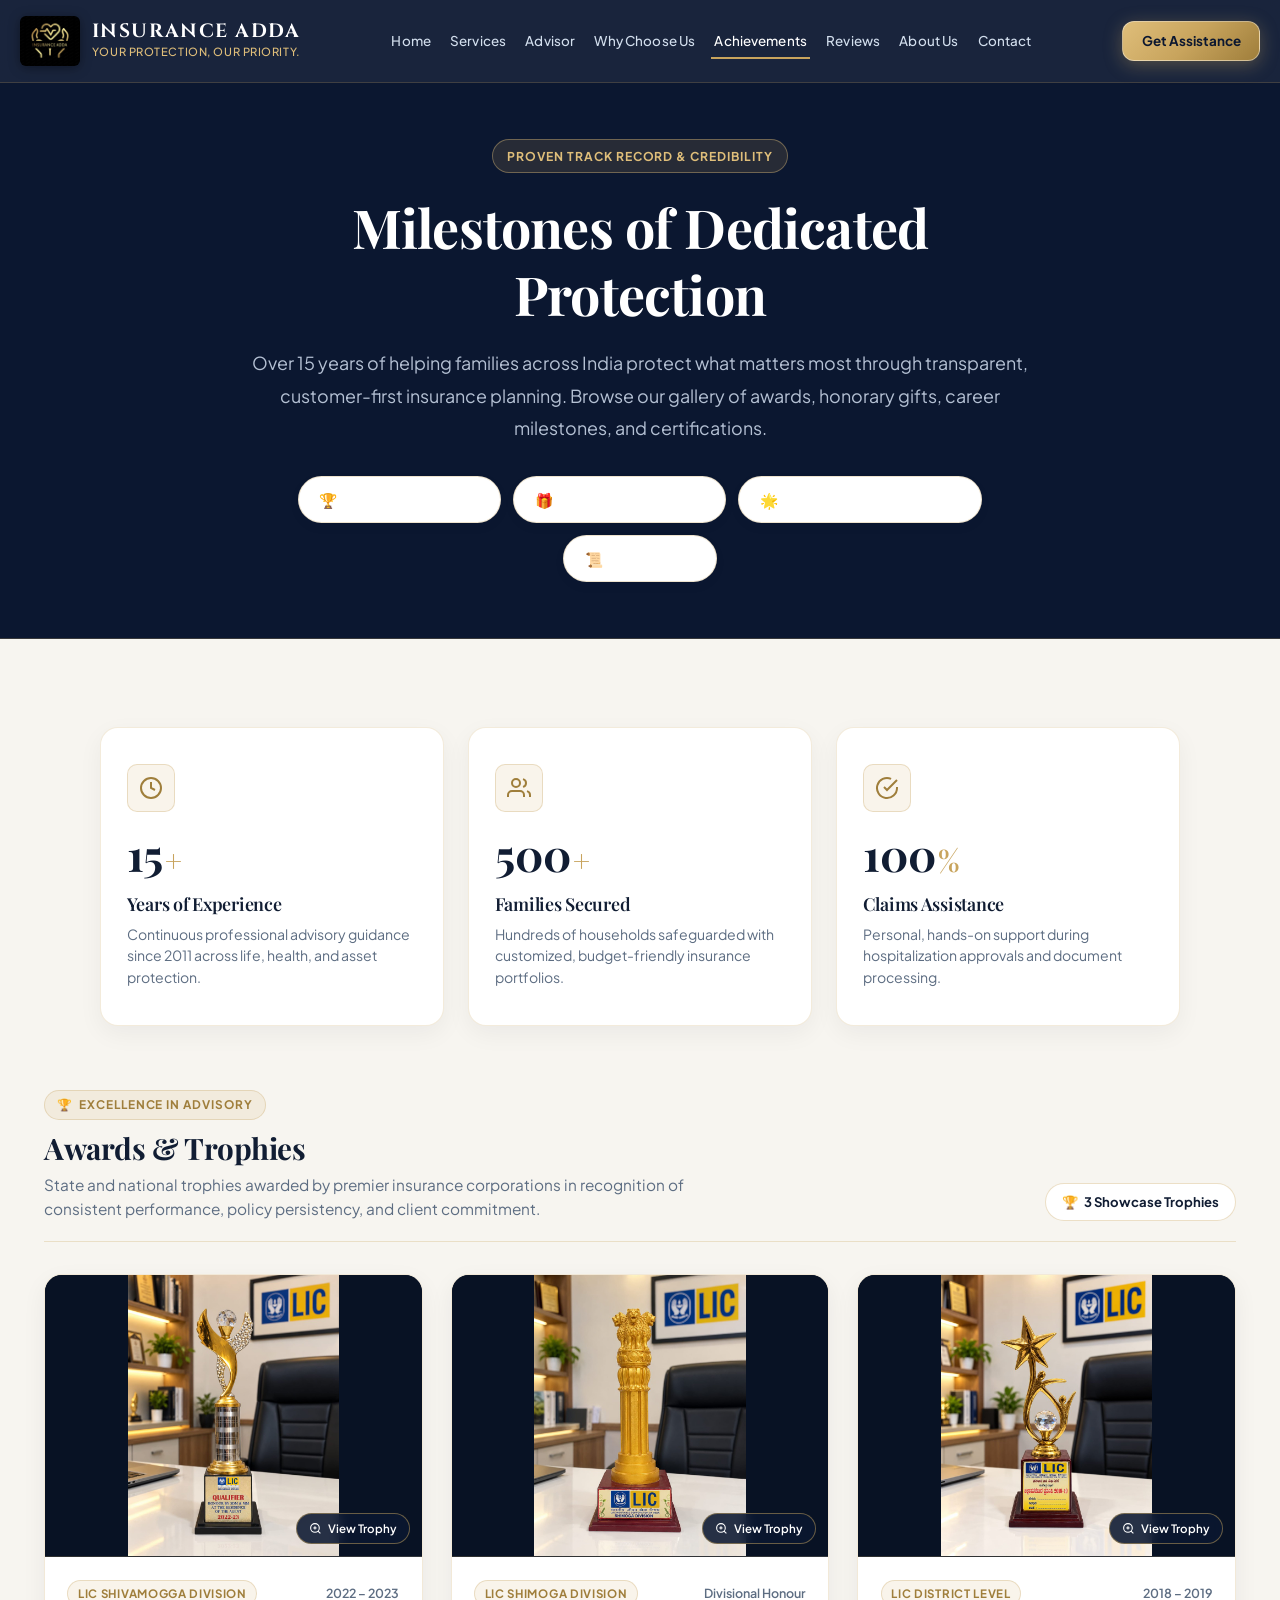
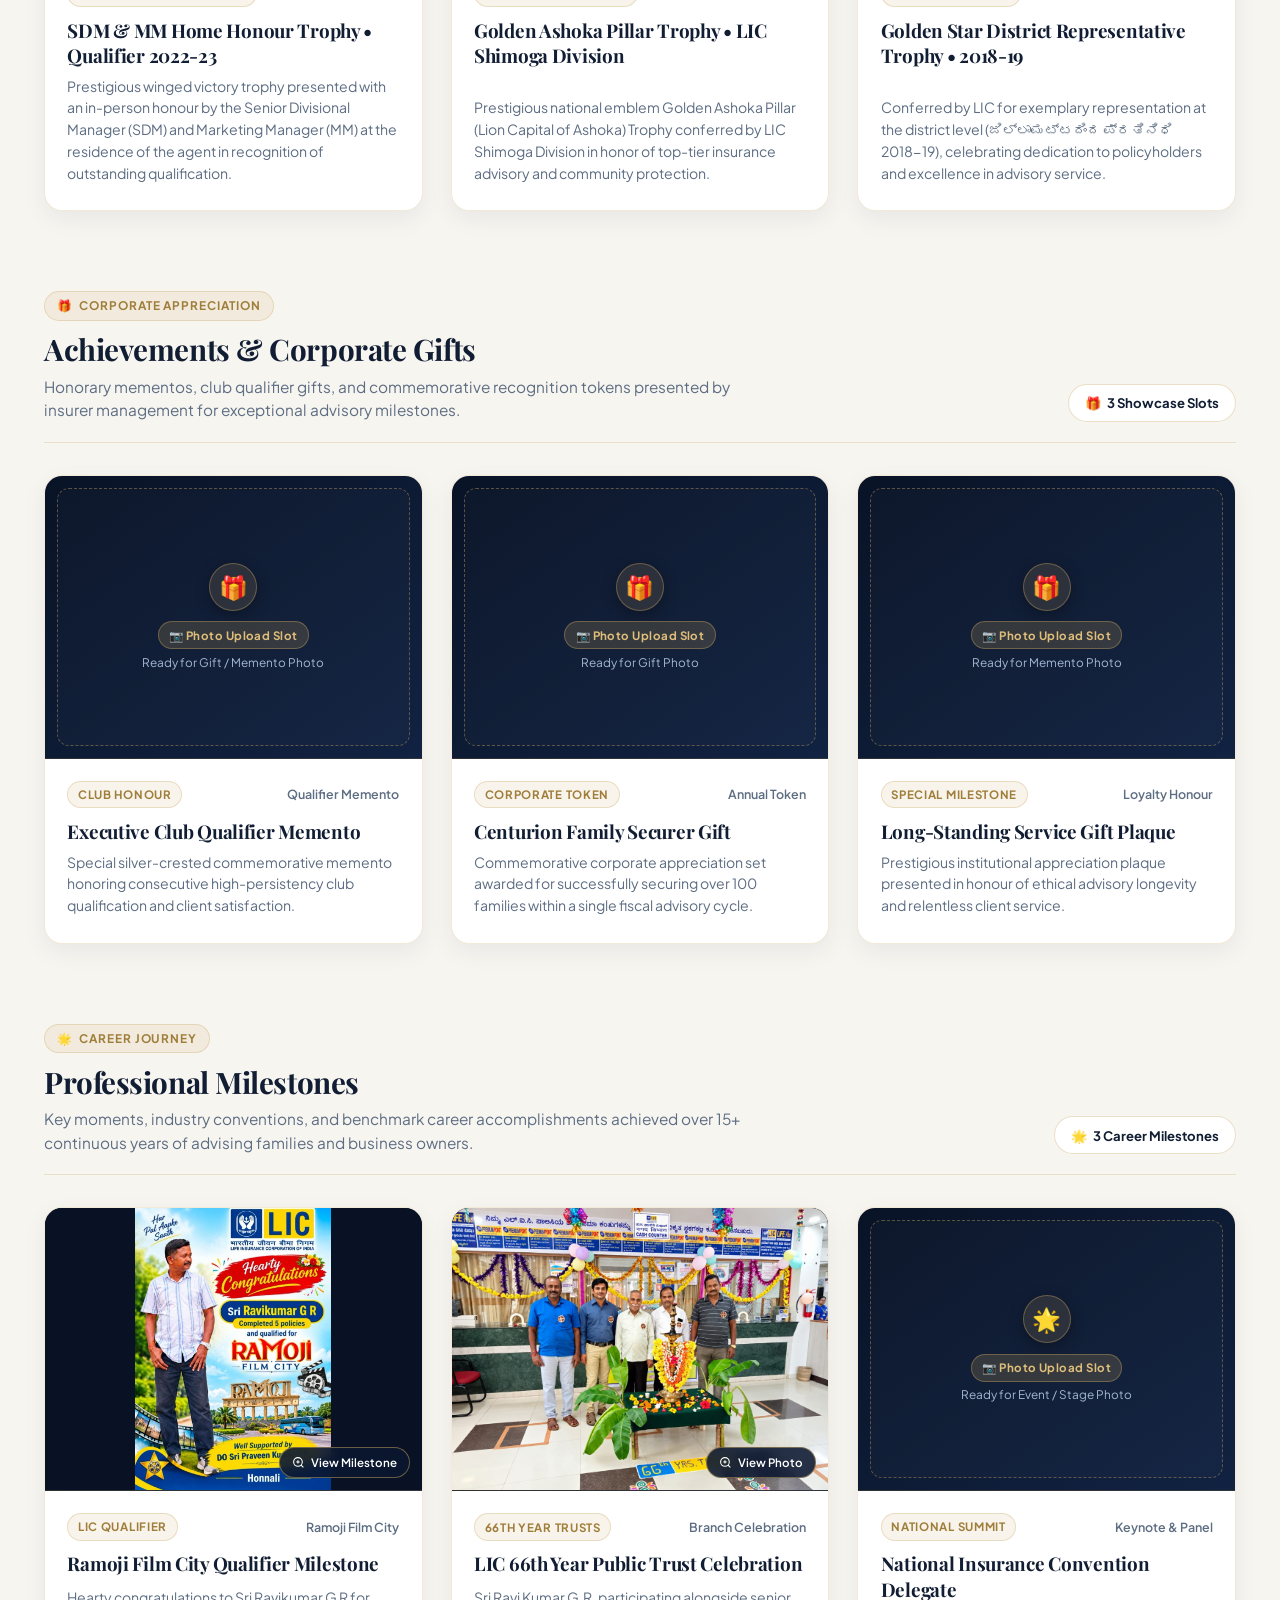
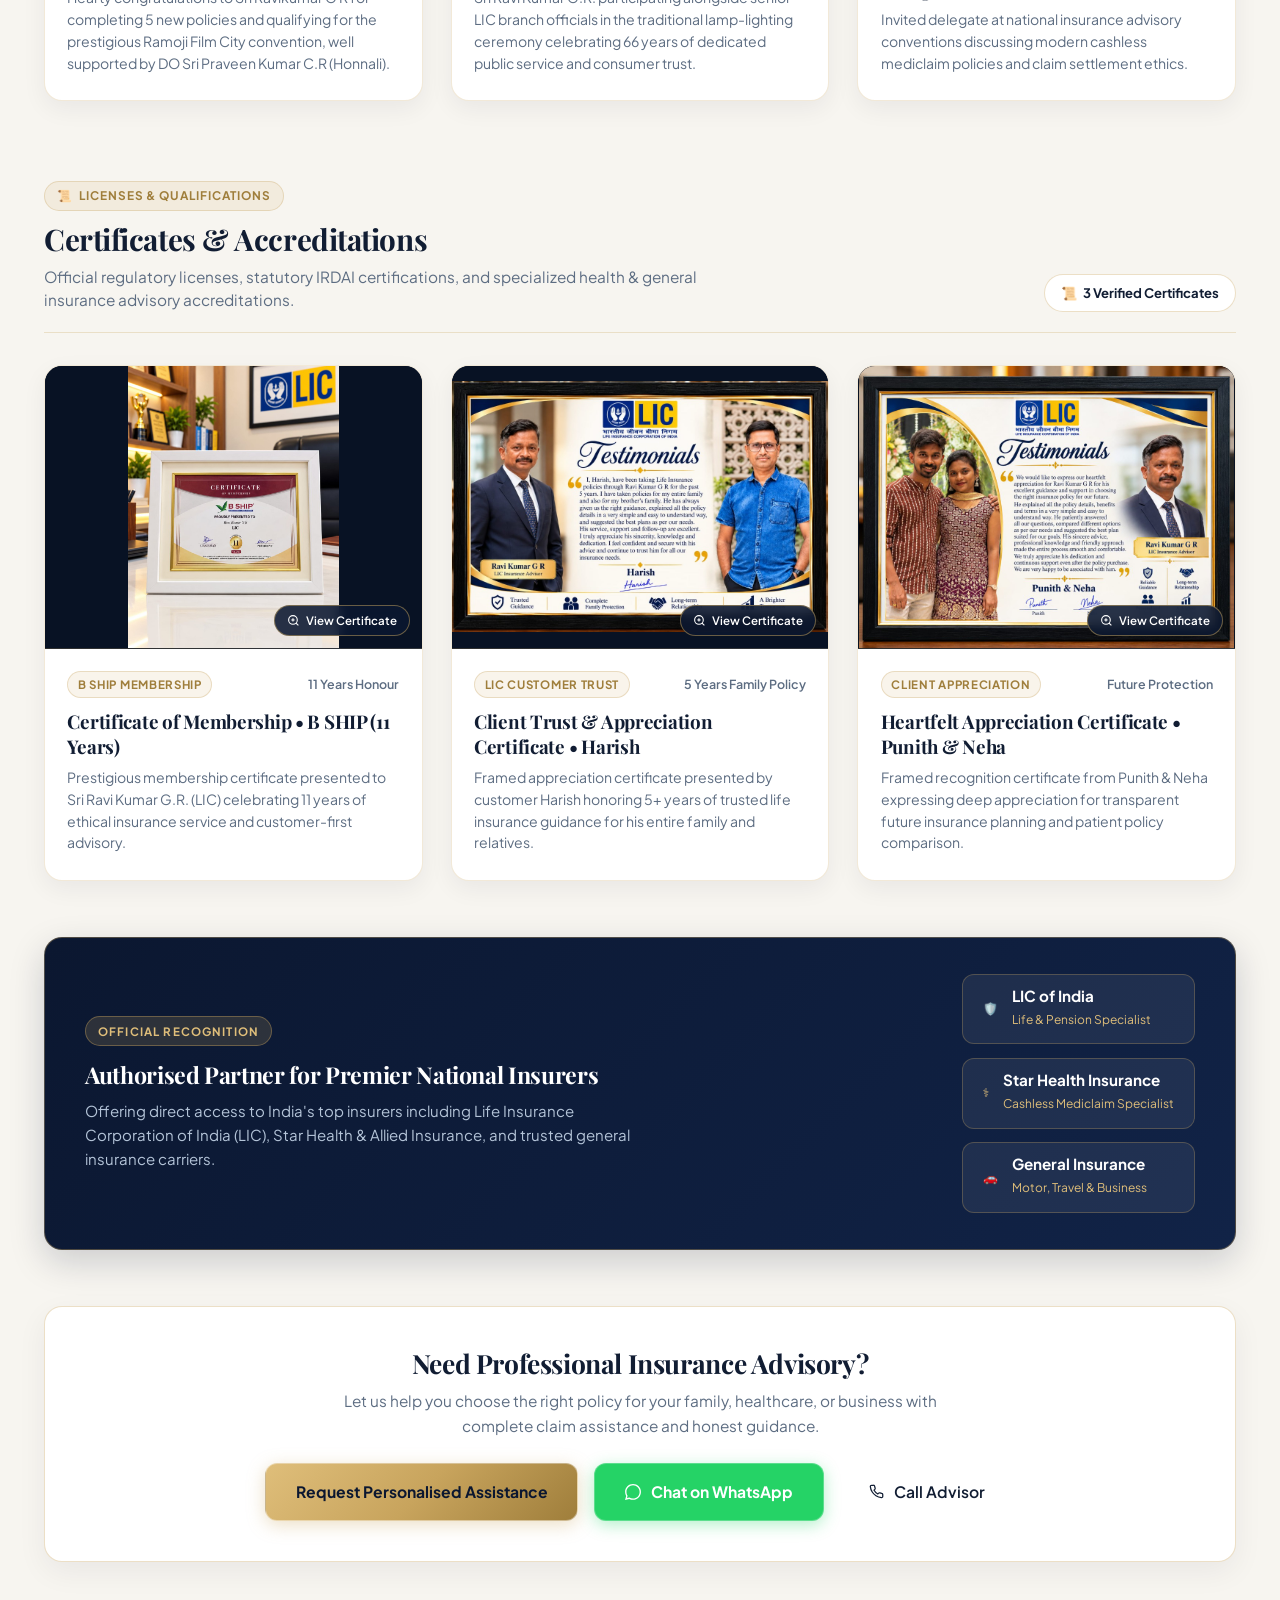
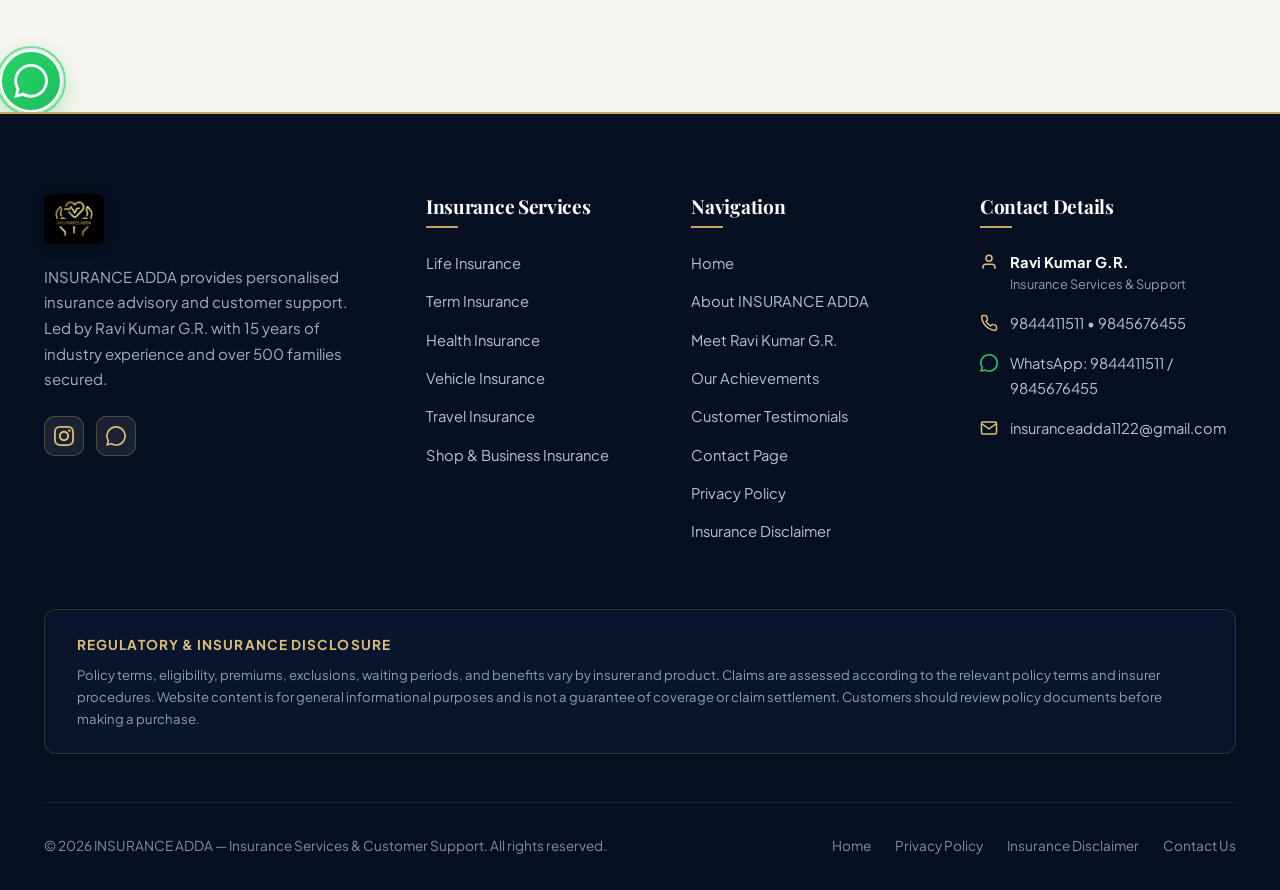
==== commit 26d005fd: "Add SDM & MM Residence Honour, Ashoka Pillar, and District Level Representative trophies to Awards &" ====
--- a/achievements.html
+++ b/achievements.html
@@ -238,77 +238,65 @@
             </p>
           </div>
           <span class="achievement-count-pill">
-            <span>🏆</span> 3 Showcase Slots
+            <span>🏆</span> 3 Showcase Trophies
           </span>
         </div>
 
         <div class="achievement-grid">
-          <!-- Award 1 -->
-          <div class="achievement-item-card">
-            <div class="achievement-media-slot">
-              <!-- ===============================================================
-                   PHOTO PLACEHOLDER 1: Replace this placeholder frame with:
-                   <img src="assets/images/award-1.jpg" alt="Premier Advisor Trophy" class="achievement-photo-img" onclick="openAchievementLightbox('assets/images/award-1.jpg', 'Premier Advisor Trophy — LIC of India')">
-                   =============================================================== -->
-              <div class="placeholder-frame">
-                <div class="placeholder-icon-wrap">🏆</div>
-                <span class="placeholder-upload-pill">📷 Photo Upload Slot</span>
-                <p class="placeholder-hint">Ready for Award Photo</p>
-              </div>
-            </div>
-            <div class="achievement-card-body">
-              <div class="achievement-card-meta">
-                <span class="achievement-tag">LIC of India</span>
-                <span class="achievement-year">Annual Convention</span>
-              </div>
-              <h3 class="achievement-card-title">Premier Advisor Excellence Trophy</h3>
-              <p class="achievement-card-desc">Honoured for outstanding guidance in family life insurance, pension structuring, and exceptional persistency ratio.</p>
-            </div>
-          </div>
-
-          <!-- Award 2 -->
-          <div class="achievement-item-card">
-            <div class="achievement-media-slot">
-              <!-- ===============================================================
-                   PHOTO PLACEHOLDER 2: Replace this placeholder frame with:
-                   <img src="assets/images/award-2.jpg" alt="Star Health Top Performer Trophy" class="achievement-photo-img" onclick="openAchievementLightbox('assets/images/award-2.jpg', 'Top Performer Trophy — Star Health & Allied Insurance')">
-                   =============================================================== -->
-              <div class="placeholder-frame">
-                <div class="placeholder-icon-wrap">🏆</div>
-                <span class="placeholder-upload-pill">📷 Photo Upload Slot</span>
-                <p class="placeholder-hint">Ready for Trophy Photo</p>
-              </div>
-            </div>
-            <div class="achievement-card-body">
-              <div class="achievement-card-meta">
-                <span class="achievement-tag">Star Health</span>
-                <span class="achievement-year">State Level</span>
-              </div>
-              <h3 class="achievement-card-title">Top Healthcare Performer Trophy</h3>
-              <p class="achievement-card-desc">Recognised for safeguarding families with comprehensive cashless health insurance and swift hospital claims facilitation.</p>
-            </div>
-          </div>
-
-          <!-- Award 3 -->
-          <div class="achievement-item-card">
-            <div class="achievement-media-slot">
-              <!-- ===============================================================
-                   PHOTO PLACEHOLDER 3: Replace this placeholder frame with:
-                   <img src="assets/images/award-3.jpg" alt="National Advisory Honour" class="achievement-photo-img" onclick="openAchievementLightbox('assets/images/award-3.jpg', 'National Advisory Honour — Senior Insurance Forum')">
-                   =============================================================== -->
-              <div class="placeholder-frame">
-                <div class="placeholder-icon-wrap">🏆</div>
-                <span class="placeholder-upload-pill">📷 Photo Upload Slot</span>
-                <p class="placeholder-hint">Ready for Trophy Photo</p>
-              </div>
-            </div>
-            <div class="achievement-card-body">
-              <div class="achievement-card-meta">
-                <span class="achievement-tag">National Forum</span>
-                <span class="achievement-year">Excellence Award</span>
-              </div>
-              <h3 class="achievement-card-title">Senior Advisor Leadership Trophy</h3>
-              <p class="achievement-card-desc">Presented in appreciation of high-trust ethical financial advisory, customer claims support, and community financial awareness.</p>
+          <!-- Award 1: SDM & MM Residence Honour Trophy 2022-23 -->
+          <div class="achievement-item-card">
+            <div class="achievement-media-slot" onclick="openAchievementLightbox('assets/images/award-sdm-mm-residence-honour-2022-23.jpg', 'SDM &amp; MM In-Person Home Honour Trophy (2022-23) — LIC Shivamogga Division • Ravi Kumar G R')" title="Click to view full trophy photo">
+              <img src="assets/images/award-sdm-mm-residence-honour-2022-23.jpg" alt="SDM and MM Home Honour Trophy - Qualifier 2022-23 - LIC Shivamogga Division" class="achievement-photo-img" loading="lazy">
+              <div class="poster-tap-hint">
+                <svg viewBox="0 0 24 24" fill="none" stroke="currentColor" stroke-width="2" style="width:13px;height:13px;"><circle cx="11" cy="11" r="8"/><line x1="21" y1="21" x2="16.65" y2="16.65"/><line x1="11" y1="8" x2="11" y2="14"/><line x1="8" y1="11" x2="14" y2="11"/></svg>
+                View Trophy
+              </div>
+            </div>
+            <div class="achievement-card-body">
+              <div class="achievement-card-meta">
+                <span class="achievement-tag">LIC Shivamogga Division</span>
+                <span class="achievement-year">2022 &ndash; 2023</span>
+              </div>
+              <h3 class="achievement-card-title">SDM &amp; MM Home Honour Trophy &bull; Qualifier 2022-23</h3>
+              <p class="achievement-card-desc">Prestigious winged victory trophy presented with an in-person honour by the Senior Divisional Manager (SDM) and Marketing Manager (MM) at the residence of the agent in recognition of outstanding qualification.</p>
+            </div>
+          </div>
+
+          <!-- Award 2: Golden Ashoka Pillar Trophy Shimoga Division -->
+          <div class="achievement-item-card">
+            <div class="achievement-media-slot" onclick="openAchievementLightbox('assets/images/award-ashoka-pillar-shimoga-division.jpg', 'Golden Ashoka Pillar Trophy — LIC Shimoga Division • Ravi Kumar G R')" title="Click to view full trophy photo">
+              <img src="assets/images/award-ashoka-pillar-shimoga-division.jpg" alt="Golden Ashoka Pillar Trophy - LIC Shimoga Division" class="achievement-photo-img" loading="lazy">
+              <div class="poster-tap-hint">
+                <svg viewBox="0 0 24 24" fill="none" stroke="currentColor" stroke-width="2" style="width:13px;height:13px;"><circle cx="11" cy="11" r="8"/><line x1="21" y1="21" x2="16.65" y2="16.65"/><line x1="11" y1="8" x2="11" y2="14"/><line x1="8" y1="11" x2="14" y2="11"/></svg>
+                View Trophy
+              </div>
+            </div>
+            <div class="achievement-card-body">
+              <div class="achievement-card-meta">
+                <span class="achievement-tag">LIC Shimoga Division</span>
+                <span class="achievement-year">Divisional Honour</span>
+              </div>
+              <h3 class="achievement-card-title">Golden Ashoka Pillar Trophy &bull; LIC Shimoga Division</h3>
+              <p class="achievement-card-desc">Prestigious national emblem Golden Ashoka Pillar (Lion Capital of Ashoka) Trophy conferred by LIC Shimoga Division in honor of top-tier insurance advisory and community protection.</p>
+            </div>
+          </div>
+
+          <!-- Award 3: District Level Representative Trophy 2018-19 -->
+          <div class="achievement-item-card">
+            <div class="achievement-media-slot" onclick="openAchievementLightbox('assets/images/award-district-representative-2018-19.jpg', 'Golden Star District Level Representative Trophy (2018-19) — LIC of India • Ravi Kumar G R')" title="Click to view full trophy photo">
+              <img src="assets/images/award-district-representative-2018-19.jpg" alt="Golden Star District Representative Trophy 2018-19 - LIC of India" class="achievement-photo-img" loading="lazy">
+              <div class="poster-tap-hint">
+                <svg viewBox="0 0 24 24" fill="none" stroke="currentColor" stroke-width="2" style="width:13px;height:13px;"><circle cx="11" cy="11" r="8"/><line x1="21" y1="21" x2="16.65" y2="16.65"/><line x1="11" y1="8" x2="11" y2="14"/><line x1="8" y1="11" x2="14" y2="11"/></svg>
+                View Trophy
+              </div>
+            </div>
+            <div class="achievement-card-body">
+              <div class="achievement-card-meta">
+                <span class="achievement-tag">LIC District Level</span>
+                <span class="achievement-year">2018 &ndash; 2019</span>
+              </div>
+              <h3 class="achievement-card-title">Golden Star District Representative Trophy &bull; 2018-19</h3>
+              <p class="achievement-card-desc">Conferred by LIC for exemplary representation at the district level (ಜಿಲ್ಲಾಮಟ್ಟದಿಂದ ಪ್ರತಿನಿಧಿ 2018-19), celebrating dedication to policyholders and excellence in advisory service.</p>
             </div>
           </div>
         </div>
@@ -420,7 +408,7 @@
             </p>
           </div>
           <span class="achievement-count-pill">
-            <span>🌟</span> 3 Showcase Slots
+            <span>🌟</span> 3 Career Milestones
           </span>
         </div>
 
@@ -503,7 +491,7 @@
             </p>
           </div>
           <span class="achievement-count-pill">
-            <span>📜</span> 3 Showcase Slots
+            <span>📜</span> 3 Verified Certificates
           </span>
         </div>
 
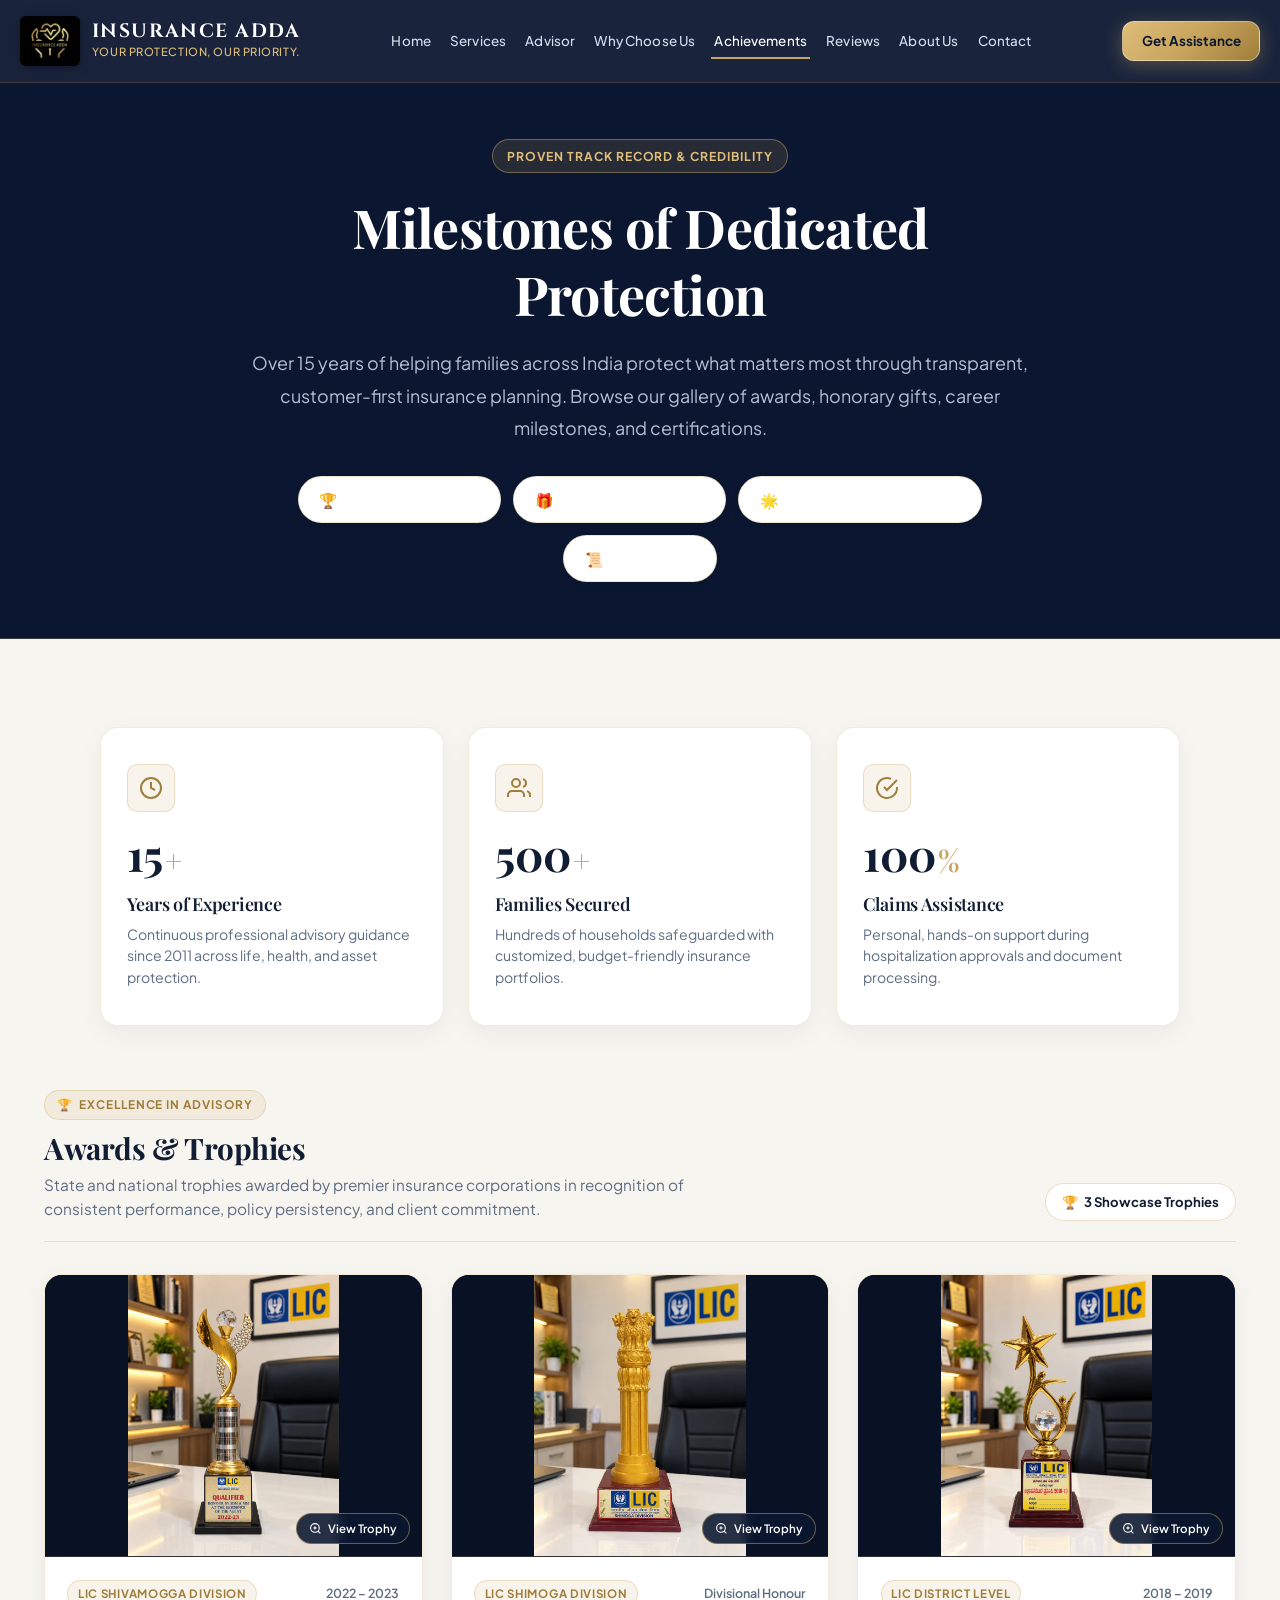
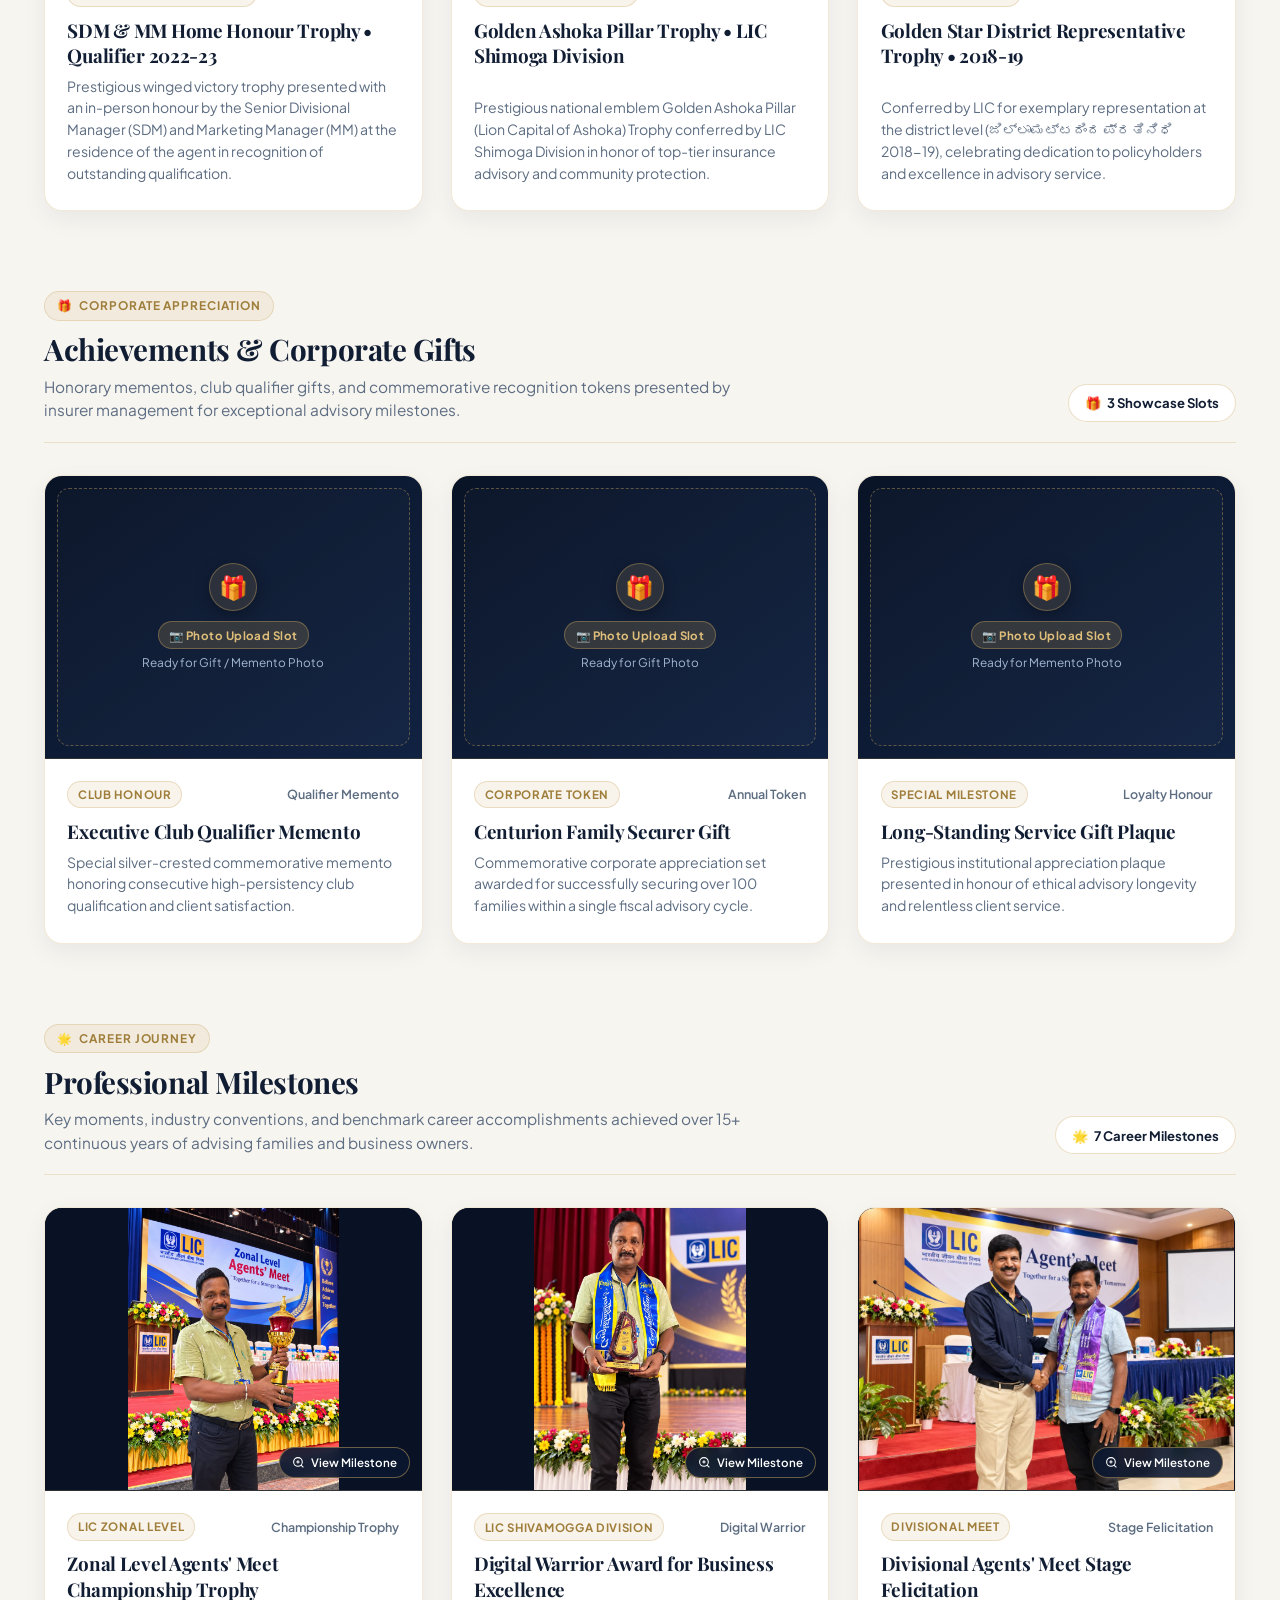
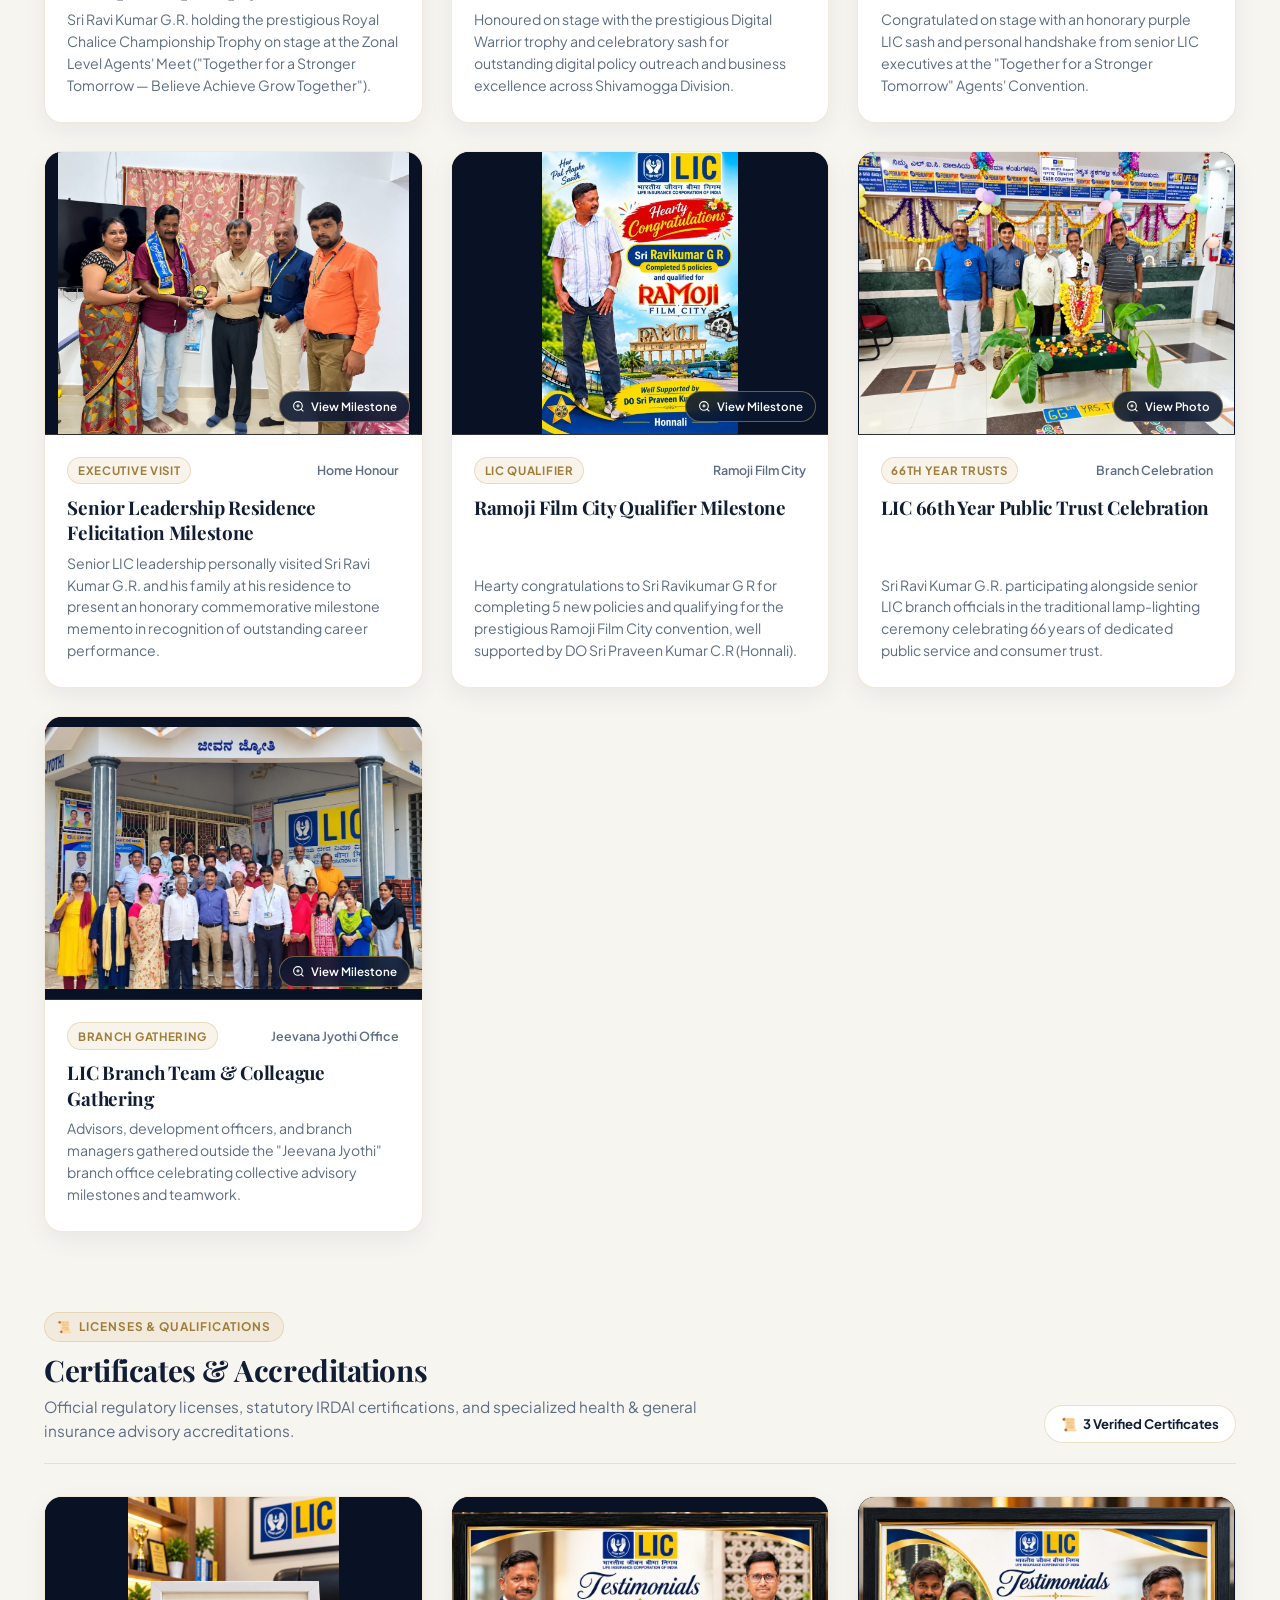
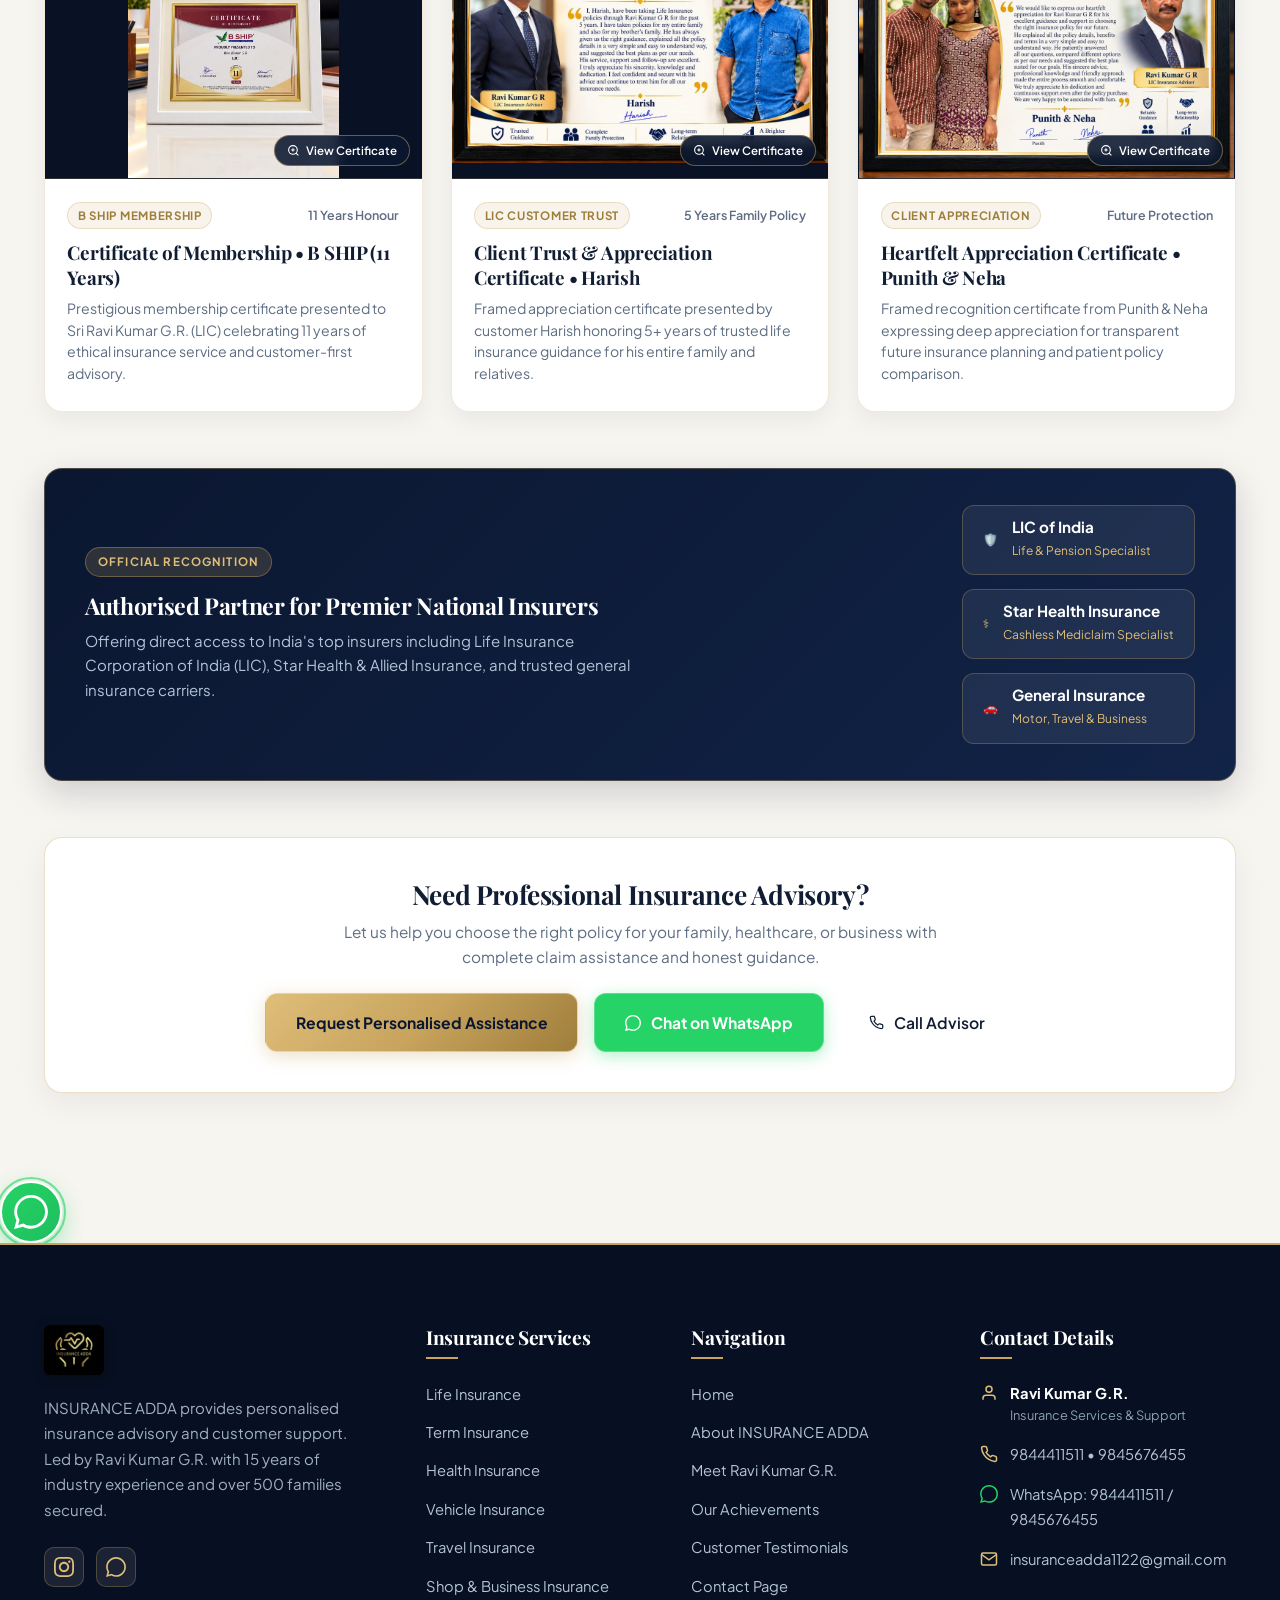
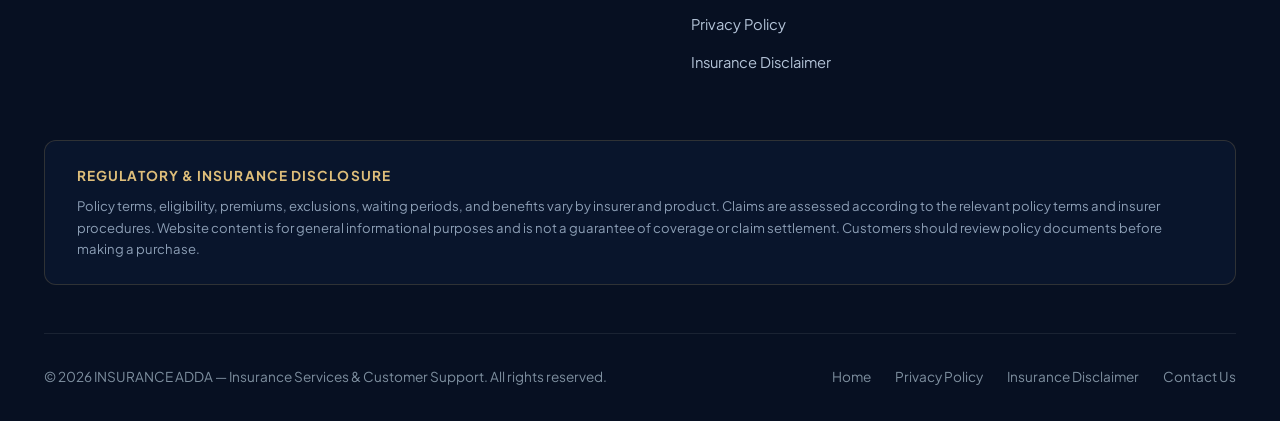
==== commit 6bafbbad: "Add 5 professional milestone photos (Zonal Championship Trophy, Digital Warrior, Stage Felicitation," ====
--- a/achievements.html
+++ b/achievements.html
@@ -408,12 +408,88 @@
             </p>
           </div>
           <span class="achievement-count-pill">
-            <span>🌟</span> 3 Career Milestones
+            <span>🌟</span> 7 Career Milestones
           </span>
         </div>
 
         <div class="achievement-grid">
-          <!-- Milestone 1: Ramoji Film City Qualifier -->
+          <!-- Milestone 1: Zonal Level Agents' Meet Championship Trophy -->
+          <div class="achievement-item-card">
+            <div class="achievement-media-slot" onclick="openAchievementLightbox('assets/images/milestone-zonal-agents-meet-trophy.jpg', 'Zonal Level Agents\' Meet Championship Trophy — Sri Ravi Kumar G.R. with Royal Chalice Trophy on Stage')" title="Click to view full photo">
+              <img src="assets/images/milestone-zonal-agents-meet-trophy.jpg" alt="Zonal Level Agents' Meet Championship Trophy - Ravi Kumar G.R." class="achievement-photo-img" loading="lazy">
+              <div class="poster-tap-hint">
+                <svg viewBox="0 0 24 24" fill="none" stroke="currentColor" stroke-width="2" style="width:13px;height:13px;"><circle cx="11" cy="11" r="8"/><line x1="21" y1="21" x2="16.65" y2="16.65"/><line x1="11" y1="8" x2="11" y2="14"/><line x1="8" y1="11" x2="14" y2="11"/></svg>
+                View Milestone
+              </div>
+            </div>
+            <div class="achievement-card-body">
+              <div class="achievement-card-meta">
+                <span class="achievement-tag">LIC Zonal Level</span>
+                <span class="achievement-year">Championship Trophy</span>
+              </div>
+              <h3 class="achievement-card-title">Zonal Level Agents' Meet Championship Trophy</h3>
+              <p class="achievement-card-desc">Sri Ravi Kumar G.R. holding the prestigious Royal Chalice Championship Trophy on stage at the Zonal Level Agents' Meet ("Together for a Stronger Tomorrow — Believe Achieve Grow Together").</p>
+            </div>
+          </div>
+
+          <!-- Milestone 2: Digital Warrior for Business Excellence -->
+          <div class="achievement-item-card">
+            <div class="achievement-media-slot" onclick="openAchievementLightbox('assets/images/milestone-digital-warrior-excellence.jpg', 'Digital Warrior for Business Excellence — Sri Ravi Kumar G.R., LIC Shivamogga Division')" title="Click to view full photo">
+              <img src="assets/images/milestone-digital-warrior-excellence.jpg" alt="Digital Warrior for Business Excellence - Ravi Kumar G.R." class="achievement-photo-img" loading="lazy">
+              <div class="poster-tap-hint">
+                <svg viewBox="0 0 24 24" fill="none" stroke="currentColor" stroke-width="2" style="width:13px;height:13px;"><circle cx="11" cy="11" r="8"/><line x1="21" y1="21" x2="16.65" y2="16.65"/><line x1="11" y1="8" x2="11" y2="14"/><line x1="8" y1="11" x2="14" y2="11"/></svg>
+                View Milestone
+              </div>
+            </div>
+            <div class="achievement-card-body">
+              <div class="achievement-card-meta">
+                <span class="achievement-tag">LIC Shivamogga Division</span>
+                <span class="achievement-year">Digital Warrior</span>
+              </div>
+              <h3 class="achievement-card-title">Digital Warrior Award for Business Excellence</h3>
+              <p class="achievement-card-desc">Honoured on stage with the prestigious Digital Warrior trophy and celebratory sash for outstanding digital policy outreach and business excellence across Shivamogga Division.</p>
+            </div>
+          </div>
+
+          <!-- Milestone 3: Divisional Agents' Meet Stage Felicitation -->
+          <div class="achievement-item-card">
+            <div class="achievement-media-slot" onclick="openAchievementLightbox('assets/images/milestone-agents-meet-felicitation-stage.jpg', 'Divisional Agents\' Meet Stage Felicitation — Sri Ravi Kumar G.R. honoured by Senior Executives')" title="Click to view full photo">
+              <img src="assets/images/milestone-agents-meet-felicitation-stage.jpg" alt="Divisional Agents' Meet Stage Felicitation - Ravi Kumar G.R." class="achievement-photo-img" loading="lazy">
+              <div class="poster-tap-hint">
+                <svg viewBox="0 0 24 24" fill="none" stroke="currentColor" stroke-width="2" style="width:13px;height:13px;"><circle cx="11" cy="11" r="8"/><line x1="21" y1="21" x2="16.65" y2="16.65"/><line x1="11" y1="8" x2="11" y2="14"/><line x1="8" y1="11" x2="14" y2="11"/></svg>
+                View Milestone
+              </div>
+            </div>
+            <div class="achievement-card-body">
+              <div class="achievement-card-meta">
+                <span class="achievement-tag">Divisional Meet</span>
+                <span class="achievement-year">Stage Felicitation</span>
+              </div>
+              <h3 class="achievement-card-title">Divisional Agents' Meet Stage Felicitation</h3>
+              <p class="achievement-card-desc">Congratulated on stage with an honorary purple LIC sash and personal handshake from senior LIC executives at the "Together for a Stronger Tomorrow" Agents' Convention.</p>
+            </div>
+          </div>
+
+          <!-- Milestone 4: Senior Leadership Residence Felicitation Milestone -->
+          <div class="achievement-item-card">
+            <div class="achievement-media-slot" onclick="openAchievementLightbox('assets/images/milestone-leadership-home-visit-felicitation.jpg', 'Senior Leadership Residence Felicitation — In-person home visit presenting honorary memento to Sri Ravi Kumar G.R. & family')" title="Click to view full photo">
+              <img src="assets/images/milestone-leadership-home-visit-felicitation.jpg" alt="Senior Leadership Residence Felicitation - Ravi Kumar G.R." class="achievement-photo-img" loading="lazy">
+              <div class="poster-tap-hint">
+                <svg viewBox="0 0 24 24" fill="none" stroke="currentColor" stroke-width="2" style="width:13px;height:13px;"><circle cx="11" cy="11" r="8"/><line x1="21" y1="21" x2="16.65" y2="16.65"/><line x1="11" y1="8" x2="11" y2="14"/><line x1="8" y1="11" x2="14" y2="11"/></svg>
+                View Milestone
+              </div>
+            </div>
+            <div class="achievement-card-body">
+              <div class="achievement-card-meta">
+                <span class="achievement-tag">Executive Visit</span>
+                <span class="achievement-year">Home Honour</span>
+              </div>
+              <h3 class="achievement-card-title">Senior Leadership Residence Felicitation Milestone</h3>
+              <p class="achievement-card-desc">Senior LIC leadership personally visited Sri Ravi Kumar G.R. and his family at his residence to present an honorary commemorative milestone memento in recognition of outstanding career performance.</p>
+            </div>
+          </div>
+
+          <!-- Milestone 5: Ramoji Film City Qualifier -->
           <div class="achievement-item-card">
             <div class="achievement-media-slot" onclick="openAchievementLightbox('assets/images/milestone-ramoji-qualifier.jpg', 'Ramoji Film City Qualifier Milestone — Sri Ravikumar G R, Supported by DO Sri Praveen Kumar C.R (Honnali)')" title="Click to view milestone poster">
               <img src="assets/images/milestone-ramoji-qualifier.jpg" alt="Ramoji Film City Qualifier Milestone - Sri Ravikumar G R" class="achievement-photo-img" loading="lazy">
@@ -432,7 +508,7 @@
             </div>
           </div>
 
-          <!-- Milestone 2: LIC 66th Year Trusts Celebration -->
+          <!-- Milestone 6: LIC 66th Year Trusts Celebration -->
           <div class="achievement-item-card">
             <div class="achievement-media-slot" onclick="openAchievementLightbox('assets/images/milestone-lic-66th-celebration.jpg', 'LIC 66th Year Public Trust Celebration Milestone — Sri Ravi Kumar G R with Branch Officials')" title="Click to view ceremony photo">
               <img src="assets/images/milestone-lic-66th-celebration.jpg" alt="LIC 66th Year Public Trust Celebration Milestone - Ravi Kumar G R" class="achievement-photo-img" loading="lazy">
@@ -451,26 +527,22 @@
             </div>
           </div>
 
-          <!-- Milestone 3 -->
-          <div class="achievement-item-card">
-            <div class="achievement-media-slot">
-              <!-- ===============================================================
-                   PHOTO PLACEHOLDER 9: Replace this placeholder frame with:
-                   <img src="assets/images/milestone-3.jpg" alt="National Convention Delegate" class="achievement-photo-img" onclick="openAchievementLightbox('assets/images/milestone-3.jpg', 'National Insurance Convention Delegate')">
-                   =============================================================== -->
-              <div class="placeholder-frame">
-                <div class="placeholder-icon-wrap">🌟</div>
-                <span class="placeholder-upload-pill">📷 Photo Upload Slot</span>
-                <p class="placeholder-hint">Ready for Event / Stage Photo</p>
-              </div>
-            </div>
-            <div class="achievement-card-body">
-              <div class="achievement-card-meta">
-                <span class="achievement-tag">National Summit</span>
-                <span class="achievement-year">Keynote &amp; Panel</span>
-              </div>
-              <h3 class="achievement-card-title">National Insurance Convention Delegate</h3>
-              <p class="achievement-card-desc">Invited delegate at national insurance advisory conventions discussing modern cashless mediclaim policies and claim settlement ethics.</p>
+          <!-- Milestone 7: LIC Branch Team & Colleague Gathering -->
+          <div class="achievement-item-card">
+            <div class="achievement-media-slot" onclick="openAchievementLightbox('assets/images/milestone-lic-branch-team-gathering.jpg', 'LIC Branch Team &amp; Colleague Gathering — Advisors &amp; Branch Leadership at Jeevana Jyothi Branch')" title="Click to view full photo">
+              <img src="assets/images/milestone-lic-branch-team-gathering.jpg" alt="LIC Branch Team and Colleague Gathering - Jeevana Jyothi Branch" class="achievement-photo-img" loading="lazy">
+              <div class="poster-tap-hint">
+                <svg viewBox="0 0 24 24" fill="none" stroke="currentColor" stroke-width="2" style="width:13px;height:13px;"><circle cx="11" cy="11" r="8"/><line x1="21" y1="21" x2="16.65" y2="16.65"/><line x1="11" y1="8" x2="11" y2="14"/><line x1="8" y1="11" x2="14" y2="11"/></svg>
+                View Milestone
+              </div>
+            </div>
+            <div class="achievement-card-body">
+              <div class="achievement-card-meta">
+                <span class="achievement-tag">Branch Gathering</span>
+                <span class="achievement-year">Jeevana Jyothi Office</span>
+              </div>
+              <h3 class="achievement-card-title">LIC Branch Team &amp; Colleague Gathering</h3>
+              <p class="achievement-card-desc">Advisors, development officers, and branch managers gathered outside the "Jeevana Jyothi" branch office celebrating collective advisory milestones and teamwork.</p>
             </div>
           </div>
         </div>
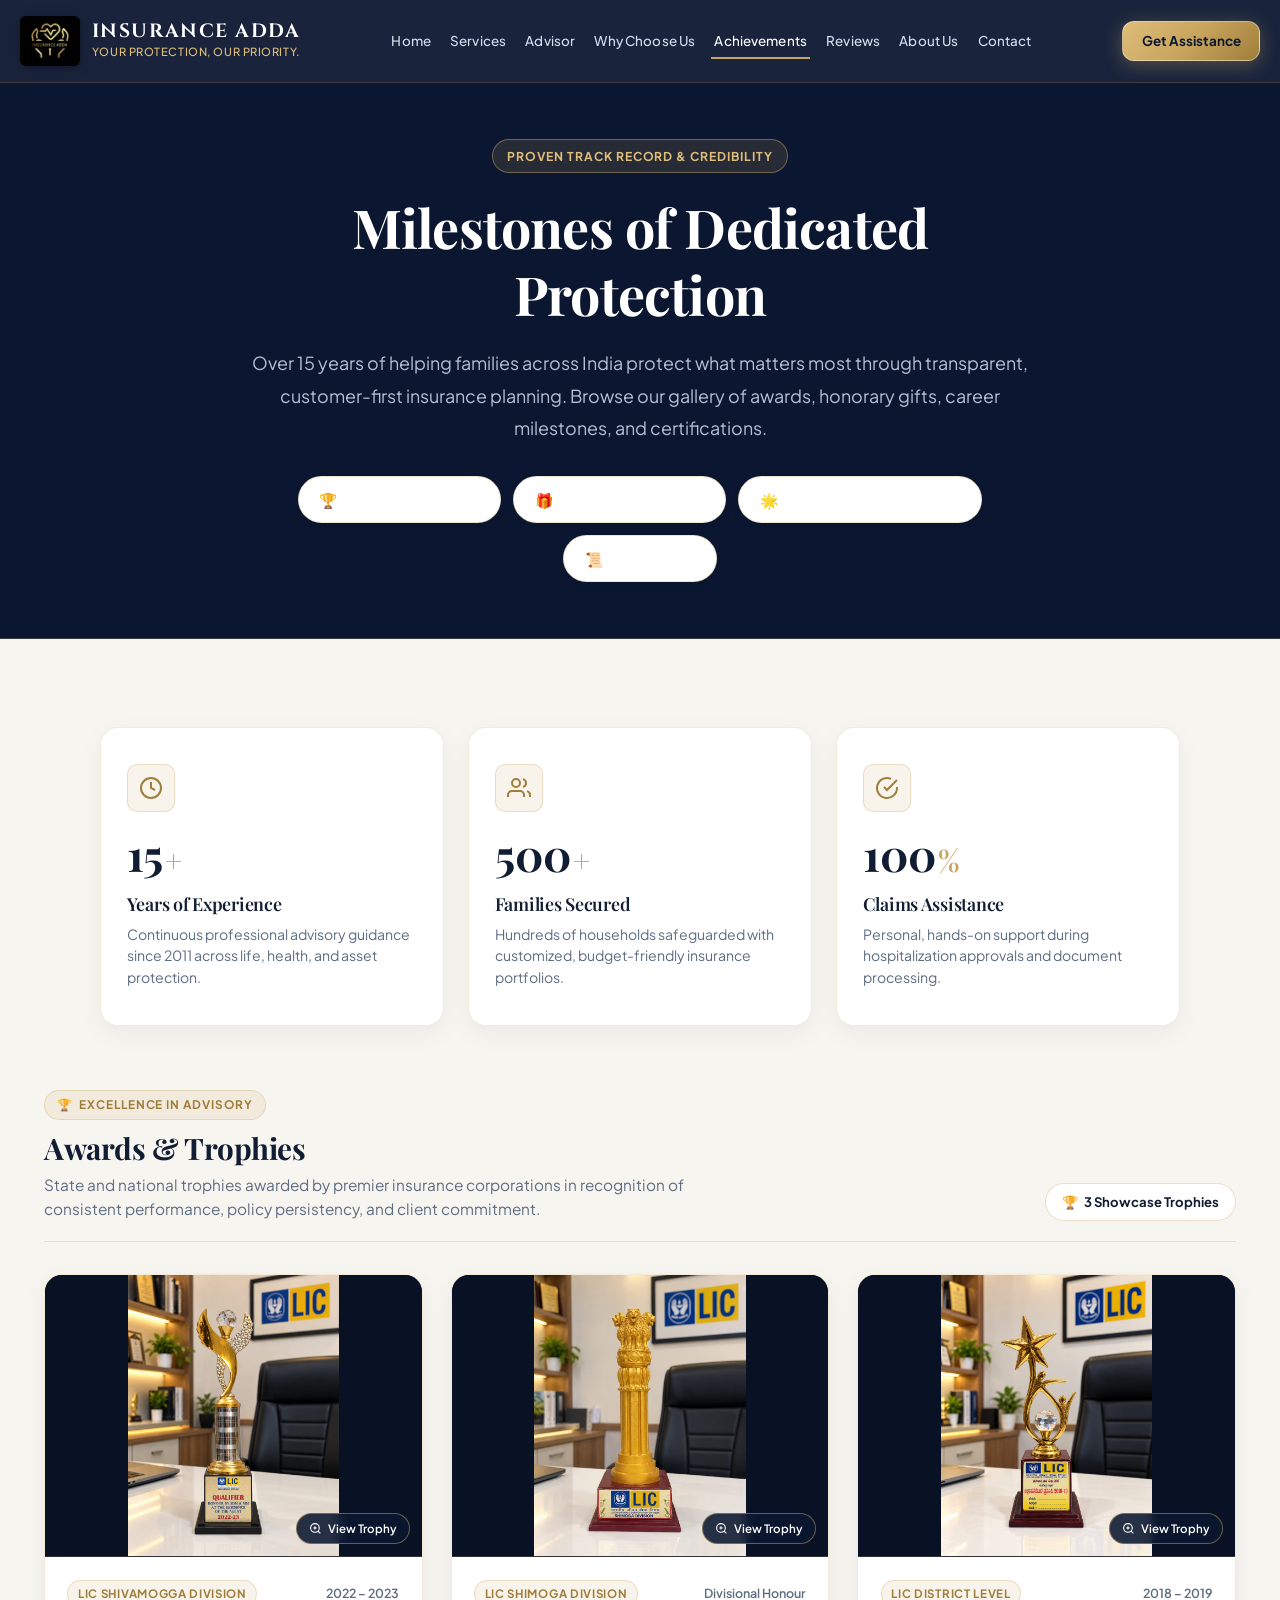
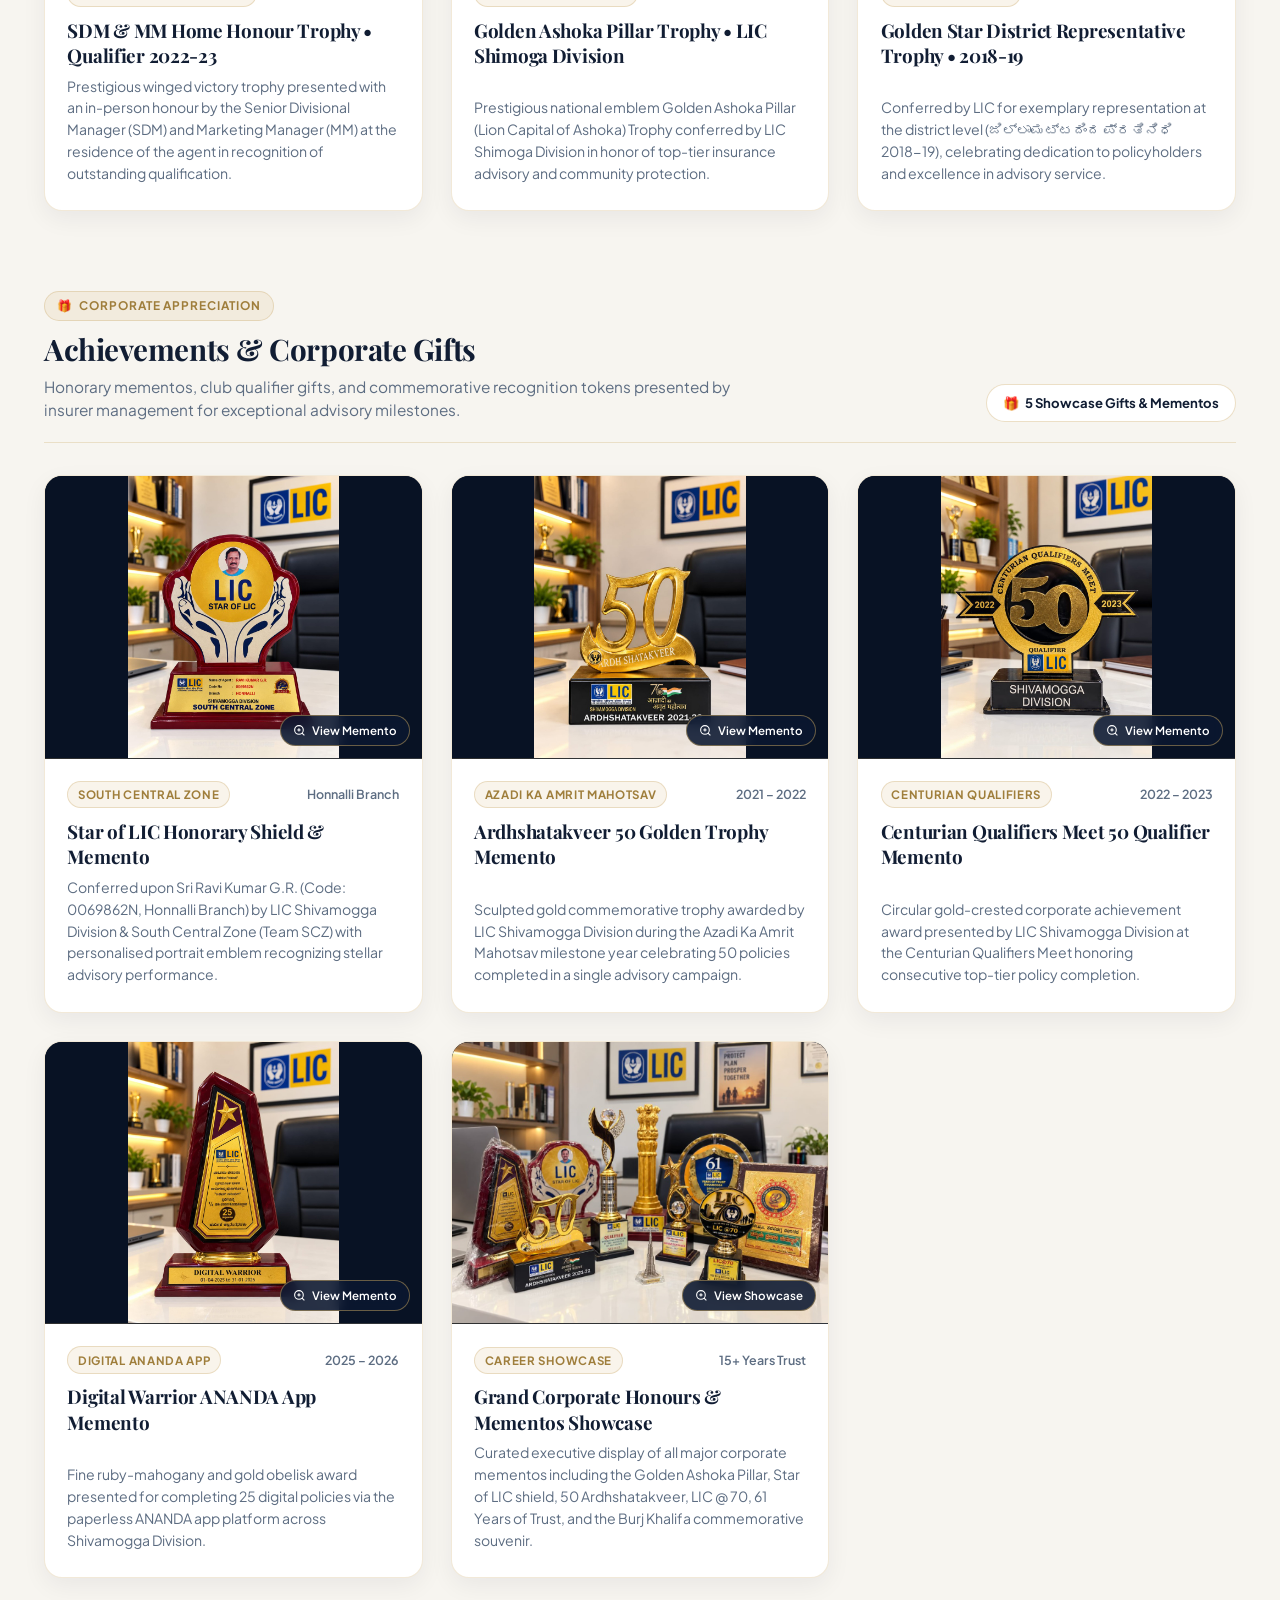
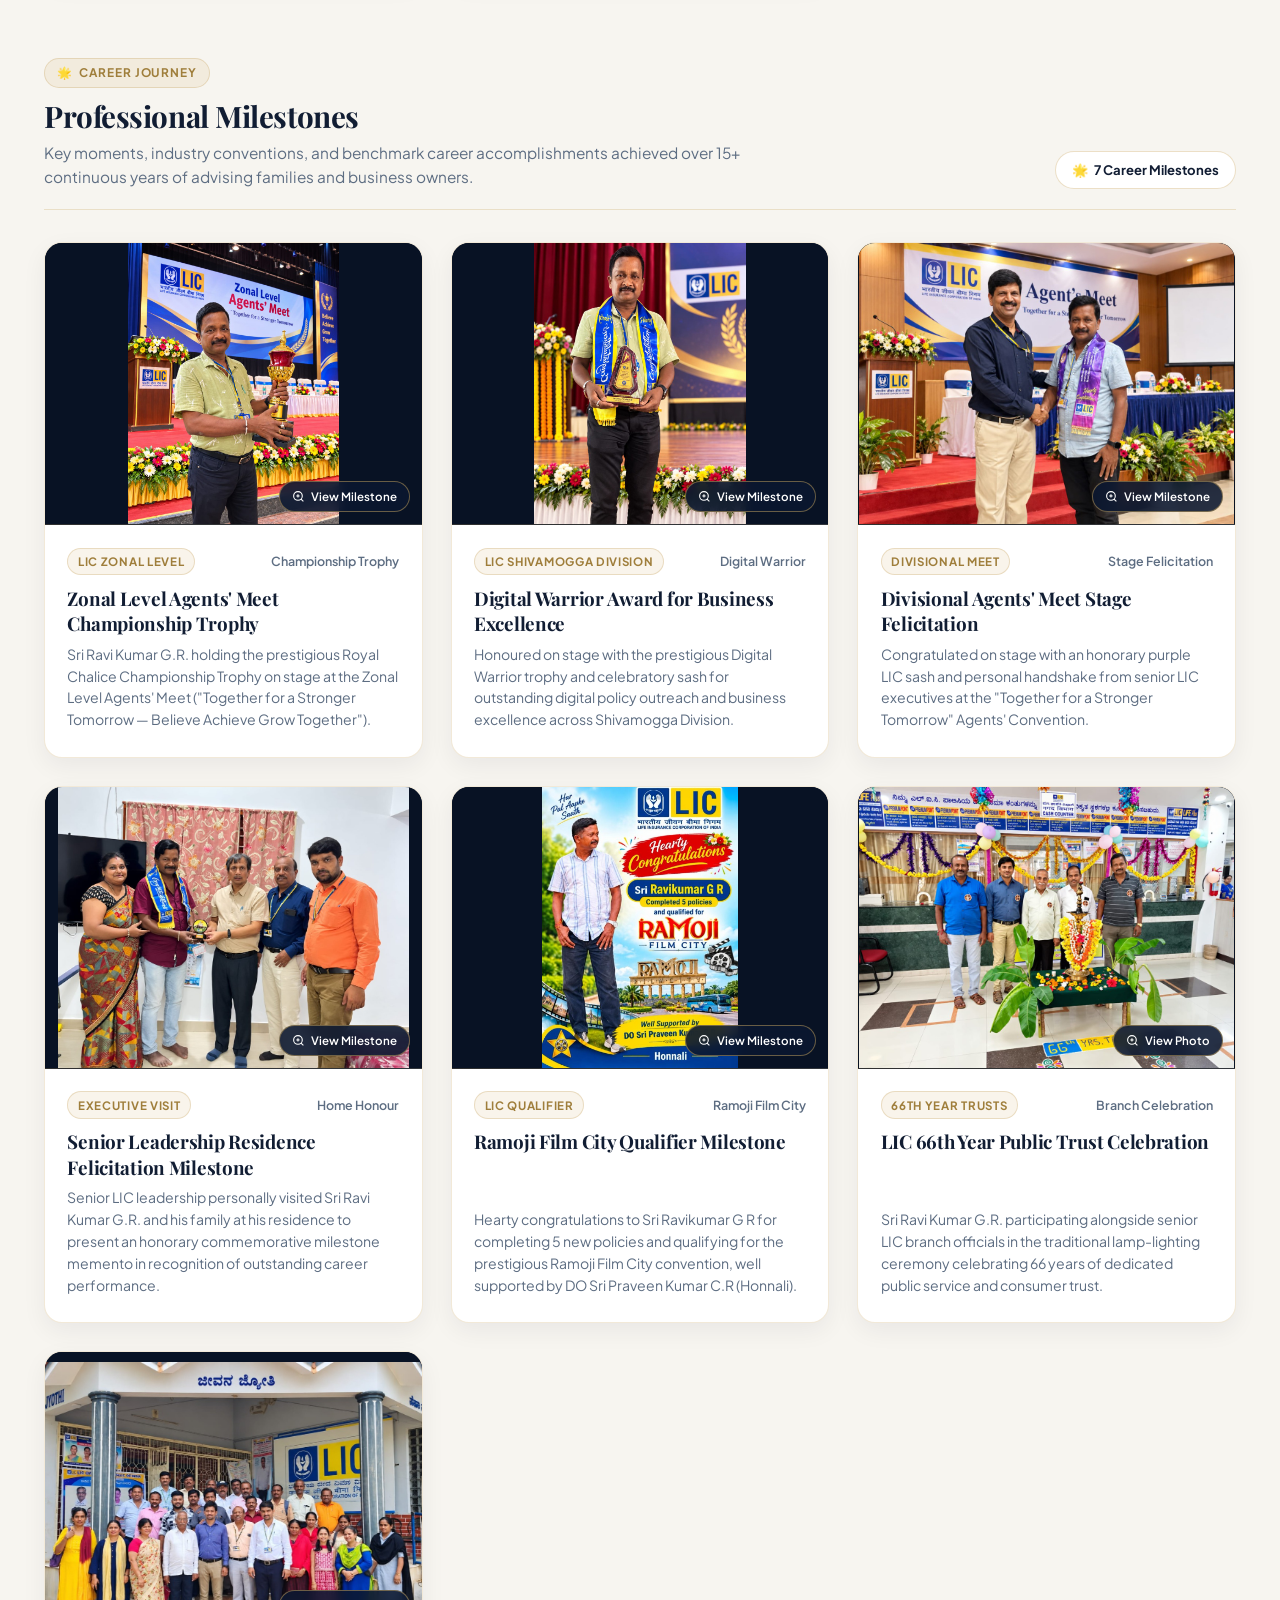
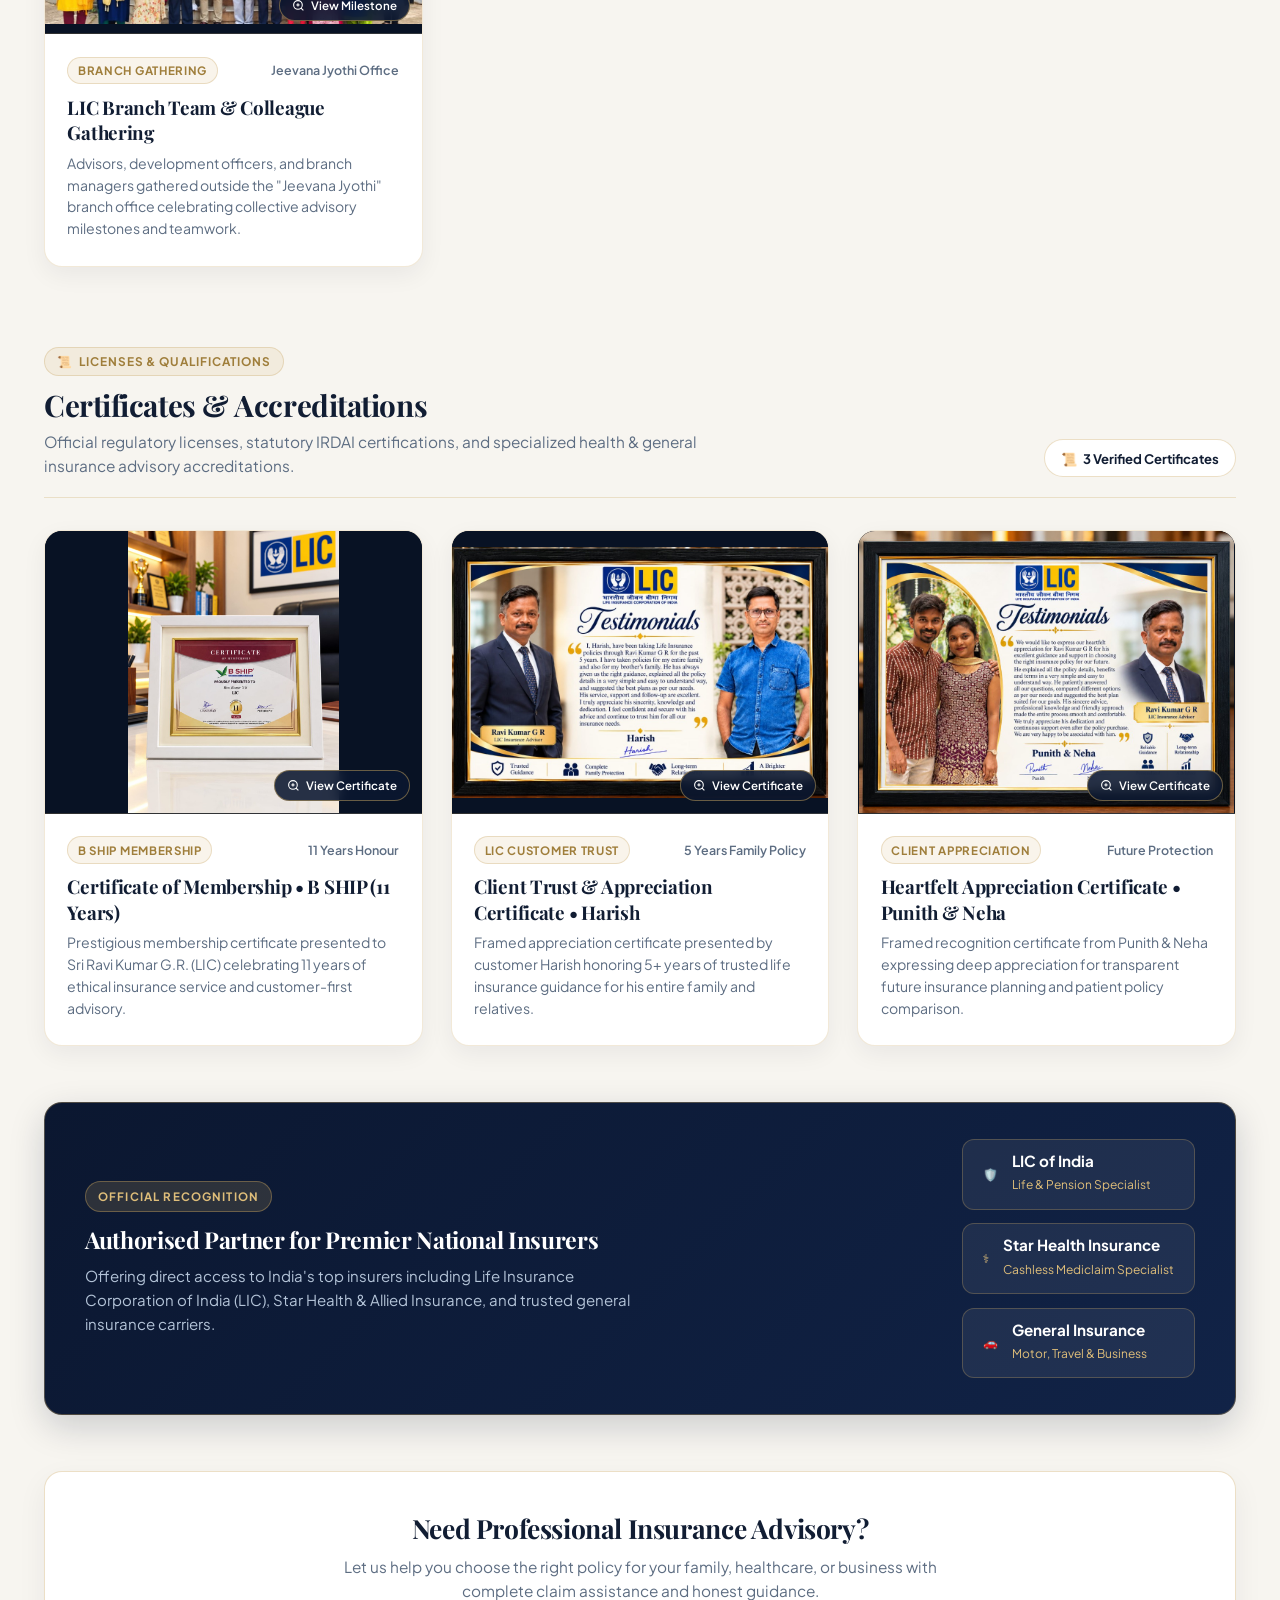
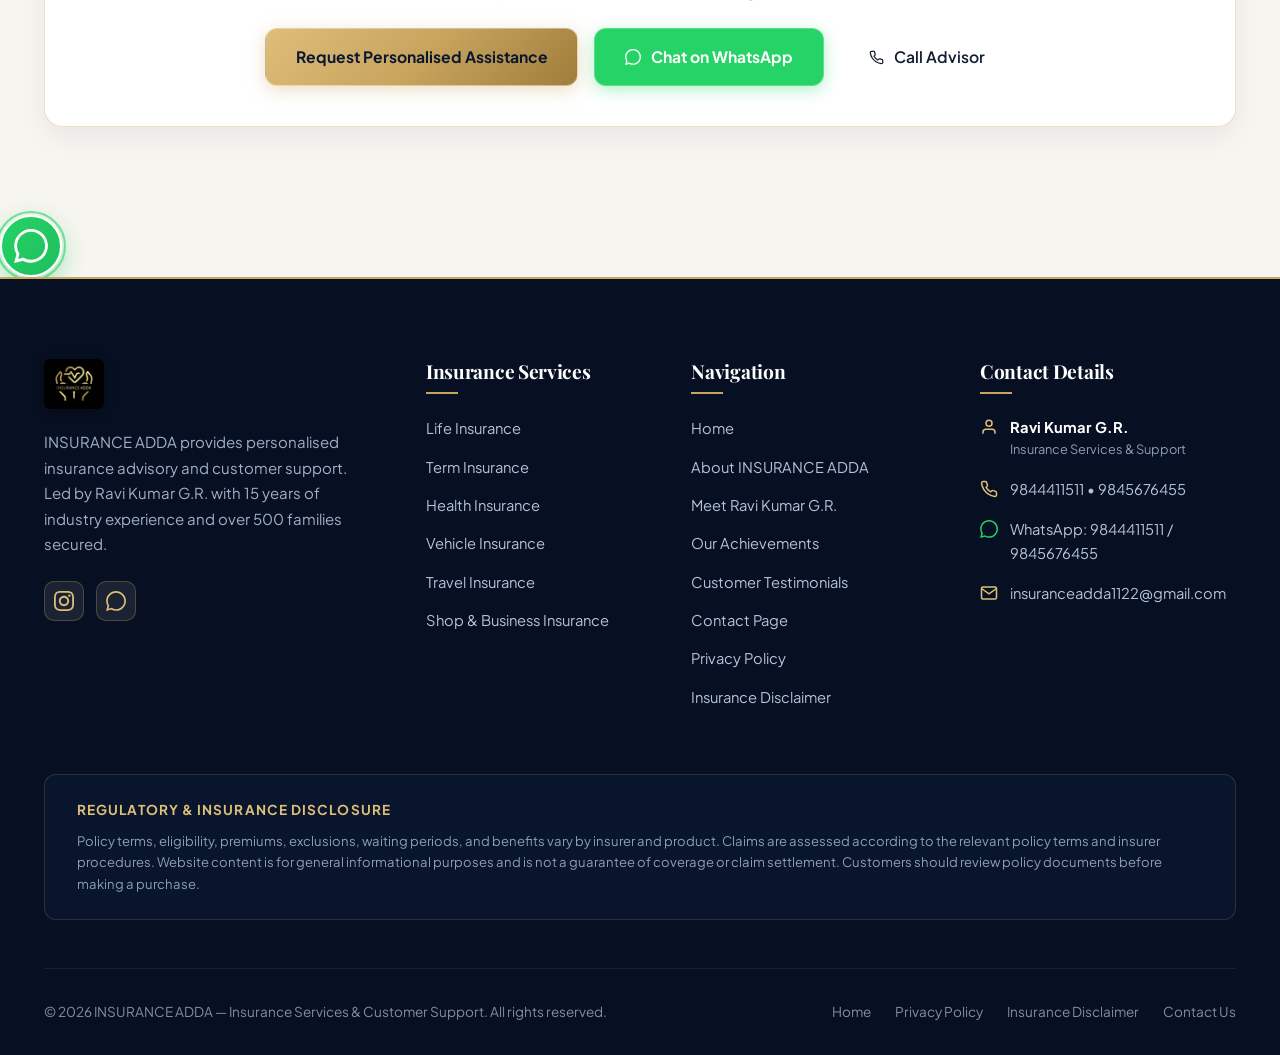
==== commit 7cad59b8: "Populate Achievements & Corporate Gifts section with 5 authentic memento and trophy photos" ====
--- a/achievements.html
+++ b/achievements.html
@@ -317,77 +317,103 @@
             </p>
           </div>
           <span class="achievement-count-pill">
-            <span>🎁</span> 3 Showcase Slots
+            <span>🎁</span> 5 Showcase Gifts &amp; Mementos
           </span>
         </div>
 
         <div class="achievement-grid">
-          <!-- Gift 1 -->
-          <div class="achievement-item-card">
-            <div class="achievement-media-slot">
-              <!-- ===============================================================
-                   PHOTO PLACEHOLDER 4: Replace this placeholder frame with:
-                   <img src="assets/images/gift-1.jpg" alt="Executive Club Qualifier Memento" class="achievement-photo-img" onclick="openAchievementLightbox('assets/images/gift-1.jpg', 'Executive Club Qualifier Memento')">
-                   =============================================================== -->
-              <div class="placeholder-frame">
-                <div class="placeholder-icon-wrap">🎁</div>
-                <span class="placeholder-upload-pill">📷 Photo Upload Slot</span>
-                <p class="placeholder-hint">Ready for Gift / Memento Photo</p>
-              </div>
-            </div>
-            <div class="achievement-card-body">
-              <div class="achievement-card-meta">
-                <span class="achievement-tag">Club Honour</span>
-                <span class="achievement-year">Qualifier Memento</span>
-              </div>
-              <h3 class="achievement-card-title">Executive Club Qualifier Memento</h3>
-              <p class="achievement-card-desc">Special silver-crested commemorative memento honoring consecutive high-persistency club qualification and client satisfaction.</p>
-            </div>
-          </div>
-
-          <!-- Gift 2 -->
-          <div class="achievement-item-card">
-            <div class="achievement-media-slot">
-              <!-- ===============================================================
-                   PHOTO PLACEHOLDER 5: Replace this placeholder frame with:
-                   <img src="assets/images/gift-2.jpg" alt="Corporate Appreciation Gift" class="achievement-photo-img" onclick="openAchievementLightbox('assets/images/gift-2.jpg', 'Corporate Appreciation Gift — 100+ Policies')">
-                   =============================================================== -->
-              <div class="placeholder-frame">
-                <div class="placeholder-icon-wrap">🎁</div>
-                <span class="placeholder-upload-pill">📷 Photo Upload Slot</span>
-                <p class="placeholder-hint">Ready for Gift Photo</p>
-              </div>
-            </div>
-            <div class="achievement-card-body">
-              <div class="achievement-card-meta">
-                <span class="achievement-tag">Corporate Token</span>
-                <span class="achievement-year">Annual Token</span>
-              </div>
-              <h3 class="achievement-card-title">Centurion Family Securer Gift</h3>
-              <p class="achievement-card-desc">Commemorative corporate appreciation set awarded for successfully securing over 100 families within a single fiscal advisory cycle.</p>
-            </div>
-          </div>
-
-          <!-- Gift 3 -->
-          <div class="achievement-item-card">
-            <div class="achievement-media-slot">
-              <!-- ===============================================================
-                   PHOTO PLACEHOLDER 6: Replace this placeholder frame with:
-                   <img src="assets/images/gift-3.jpg" alt="Decade of Service Plaque" class="achievement-photo-img" onclick="openAchievementLightbox('assets/images/gift-3.jpg', 'Decade of Service Appreciation Plaque')">
-                   =============================================================== -->
-              <div class="placeholder-frame">
-                <div class="placeholder-icon-wrap">🎁</div>
-                <span class="placeholder-upload-pill">📷 Photo Upload Slot</span>
-                <p class="placeholder-hint">Ready for Memento Photo</p>
-              </div>
-            </div>
-            <div class="achievement-card-body">
-              <div class="achievement-card-meta">
-                <span class="achievement-tag">Special Milestone</span>
-                <span class="achievement-year">Loyalty Honour</span>
-              </div>
-              <h3 class="achievement-card-title">Long-Standing Service Gift Plaque</h3>
-              <p class="achievement-card-desc">Prestigious institutional appreciation plaque presented in honour of ethical advisory longevity and relentless client service.</p>
+          <!-- Gift 1: Star of LIC Honorary Shield -->
+          <div class="achievement-item-card">
+            <div class="achievement-media-slot" onclick="openAchievementLightbox('assets/images/gift-star-of-lic-honnali-shield.jpg', 'Star of LIC Honorary Shield &amp; Memento — Sri Ravi Kumar G.R. (Code: 0069862N), Honnalli Branch, South Central Zone')" title="Click to view full photo">
+              <img src="assets/images/gift-star-of-lic-honnali-shield.jpg" alt="Star of LIC Honorary Shield and Memento - Ravi Kumar G.R." class="achievement-photo-img" loading="lazy">
+              <div class="poster-tap-hint">
+                <svg viewBox="0 0 24 24" fill="none" stroke="currentColor" stroke-width="2" style="width:13px;height:13px;"><circle cx="11" cy="11" r="8"/><line x1="21" y1="21" x2="16.65" y2="16.65"/><line x1="11" y1="8" x2="11" y2="14"/><line x1="8" y1="11" x2="14" y2="11"/></svg>
+                View Memento
+              </div>
+            </div>
+            <div class="achievement-card-body">
+              <div class="achievement-card-meta">
+                <span class="achievement-tag">South Central Zone</span>
+                <span class="achievement-year">Honnalli Branch</span>
+              </div>
+              <h3 class="achievement-card-title">Star of LIC Honorary Shield &amp; Memento</h3>
+              <p class="achievement-card-desc">Conferred upon Sri Ravi Kumar G.R. (Code: 0069862N, Honnalli Branch) by LIC Shivamogga Division &amp; South Central Zone (Team SCZ) with personalised portrait emblem recognizing stellar advisory performance.</p>
+            </div>
+          </div>
+
+          <!-- Gift 2: Ardhshatakveer 50 Golden Trophy Memento -->
+          <div class="achievement-item-card">
+            <div class="achievement-media-slot" onclick="openAchievementLightbox('assets/images/gift-ardhshatakveer-50-memento-2021-22.jpg', 'Ardhshatakveer 50 Golden Trophy Memento (2021-22) — LIC Shivamogga Division • Ravi Kumar G R')" title="Click to view full photo">
+              <img src="assets/images/gift-ardhshatakveer-50-memento-2021-22.jpg" alt="Ardhshatakveer 50 Golden Trophy Memento 2021-22 - LIC Shivamogga Division" class="achievement-photo-img" loading="lazy">
+              <div class="poster-tap-hint">
+                <svg viewBox="0 0 24 24" fill="none" stroke="currentColor" stroke-width="2" style="width:13px;height:13px;"><circle cx="11" cy="11" r="8"/><line x1="21" y1="21" x2="16.65" y2="16.65"/><line x1="11" y1="8" x2="11" y2="14"/><line x1="8" y1="11" x2="14" y2="11"/></svg>
+                View Memento
+              </div>
+            </div>
+            <div class="achievement-card-body">
+              <div class="achievement-card-meta">
+                <span class="achievement-tag">Azadi Ka Amrit Mahotsav</span>
+                <span class="achievement-year">2021 &ndash; 2022</span>
+              </div>
+              <h3 class="achievement-card-title">Ardhshatakveer 50 Golden Trophy Memento</h3>
+              <p class="achievement-card-desc">Sculpted gold commemorative trophy awarded by LIC Shivamogga Division during the Azadi Ka Amrit Mahotsav milestone year celebrating 50 policies completed in a single advisory campaign.</p>
+            </div>
+          </div>
+
+          <!-- Gift 3: Centurian Qualifiers Meet 50 Qualifier Memento -->
+          <div class="achievement-item-card">
+            <div class="achievement-media-slot" onclick="openAchievementLightbox('assets/images/gift-centurian-qualifier-50-memento.jpg', 'Centurian Qualifiers Meet 50 Qualifier Memento (2022-23) — LIC Shivamogga Division • Ravi Kumar G R')" title="Click to view full photo">
+              <img src="assets/images/gift-centurian-qualifier-50-memento.jpg" alt="Centurian Qualifiers Meet 50 Qualifier Memento 2022-23 - LIC Shivamogga Division" class="achievement-photo-img" loading="lazy">
+              <div class="poster-tap-hint">
+                <svg viewBox="0 0 24 24" fill="none" stroke="currentColor" stroke-width="2" style="width:13px;height:13px;"><circle cx="11" cy="11" r="8"/><line x1="21" y1="21" x2="16.65" y2="16.65"/><line x1="11" y1="8" x2="11" y2="14"/><line x1="8" y1="11" x2="14" y2="11"/></svg>
+                View Memento
+              </div>
+            </div>
+            <div class="achievement-card-body">
+              <div class="achievement-card-meta">
+                <span class="achievement-tag">Centurian Qualifiers</span>
+                <span class="achievement-year">2022 &ndash; 2023</span>
+              </div>
+              <h3 class="achievement-card-title">Centurian Qualifiers Meet 50 Qualifier Memento</h3>
+              <p class="achievement-card-desc">Circular gold-crested corporate achievement award presented by LIC Shivamogga Division at the Centurian Qualifiers Meet honoring consecutive top-tier policy completion.</p>
+            </div>
+          </div>
+
+          <!-- Gift 4: Digital Warrior ANANDA App Achievement Memento -->
+          <div class="achievement-item-card">
+            <div class="achievement-media-slot" onclick="openAchievementLightbox('assets/images/gift-digital-warrior-ananda-memento.jpg', 'Digital Warrior ANANDA App Achievement Memento — LIC Shivamogga Division • Ravi Kumar G R')" title="Click to view full photo">
+              <img src="assets/images/gift-digital-warrior-ananda-memento.jpg" alt="Digital Warrior ANANDA App Achievement Memento - LIC Shivamogga Division" class="achievement-photo-img" loading="lazy">
+              <div class="poster-tap-hint">
+                <svg viewBox="0 0 24 24" fill="none" stroke="currentColor" stroke-width="2" style="width:13px;height:13px;"><circle cx="11" cy="11" r="8"/><line x1="21" y1="21" x2="16.65" y2="16.65"/><line x1="11" y1="8" x2="11" y2="14"/><line x1="8" y1="11" x2="14" y2="11"/></svg>
+                View Memento
+              </div>
+            </div>
+            <div class="achievement-card-body">
+              <div class="achievement-card-meta">
+                <span class="achievement-tag">Digital ANANDA App</span>
+                <span class="achievement-year">2025 &ndash; 2026</span>
+              </div>
+              <h3 class="achievement-card-title">Digital Warrior ANANDA App Memento</h3>
+              <p class="achievement-card-desc">Fine ruby-mahogany and gold obelisk award presented for completing 25 digital policies via the paperless ANANDA app platform across Shivamogga Division.</p>
+            </div>
+          </div>
+
+          <!-- Gift 5: Grand Corporate Honours & Trophies Gallery Showcase -->
+          <div class="achievement-item-card">
+            <div class="achievement-media-slot" onclick="openAchievementLightbox('assets/images/gift-grand-corporate-honours-showcase.jpg', 'Grand Corporate Honours &amp; Mementos Showcase — Full Advisory Career Trophy Table • Ravi Kumar G R')" title="Click to view full photo">
+              <img src="assets/images/gift-grand-corporate-honours-showcase.jpg" alt="Grand Corporate Honours and Mementos Showcase - Ravi Kumar G R" class="achievement-photo-img" loading="lazy">
+              <div class="poster-tap-hint">
+                <svg viewBox="0 0 24 24" fill="none" stroke="currentColor" stroke-width="2" style="width:13px;height:13px;"><circle cx="11" cy="11" r="8"/><line x1="21" y1="21" x2="16.65" y2="16.65"/><line x1="11" y1="8" x2="11" y2="14"/><line x1="8" y1="11" x2="14" y2="11"/></svg>
+                View Showcase
+              </div>
+            </div>
+            <div class="achievement-card-body">
+              <div class="achievement-card-meta">
+                <span class="achievement-tag">Career Showcase</span>
+                <span class="achievement-year">15+ Years Trust</span>
+              </div>
+              <h3 class="achievement-card-title">Grand Corporate Honours &amp; Mementos Showcase</h3>
+              <p class="achievement-card-desc">Curated executive display of all major corporate mementos including the Golden Ashoka Pillar, Star of LIC shield, 50 Ardhshatakveer, LIC @ 70, 61 Years of Trust, and the Burj Khalifa commemorative souvenir.</p>
             </div>
           </div>
         </div>
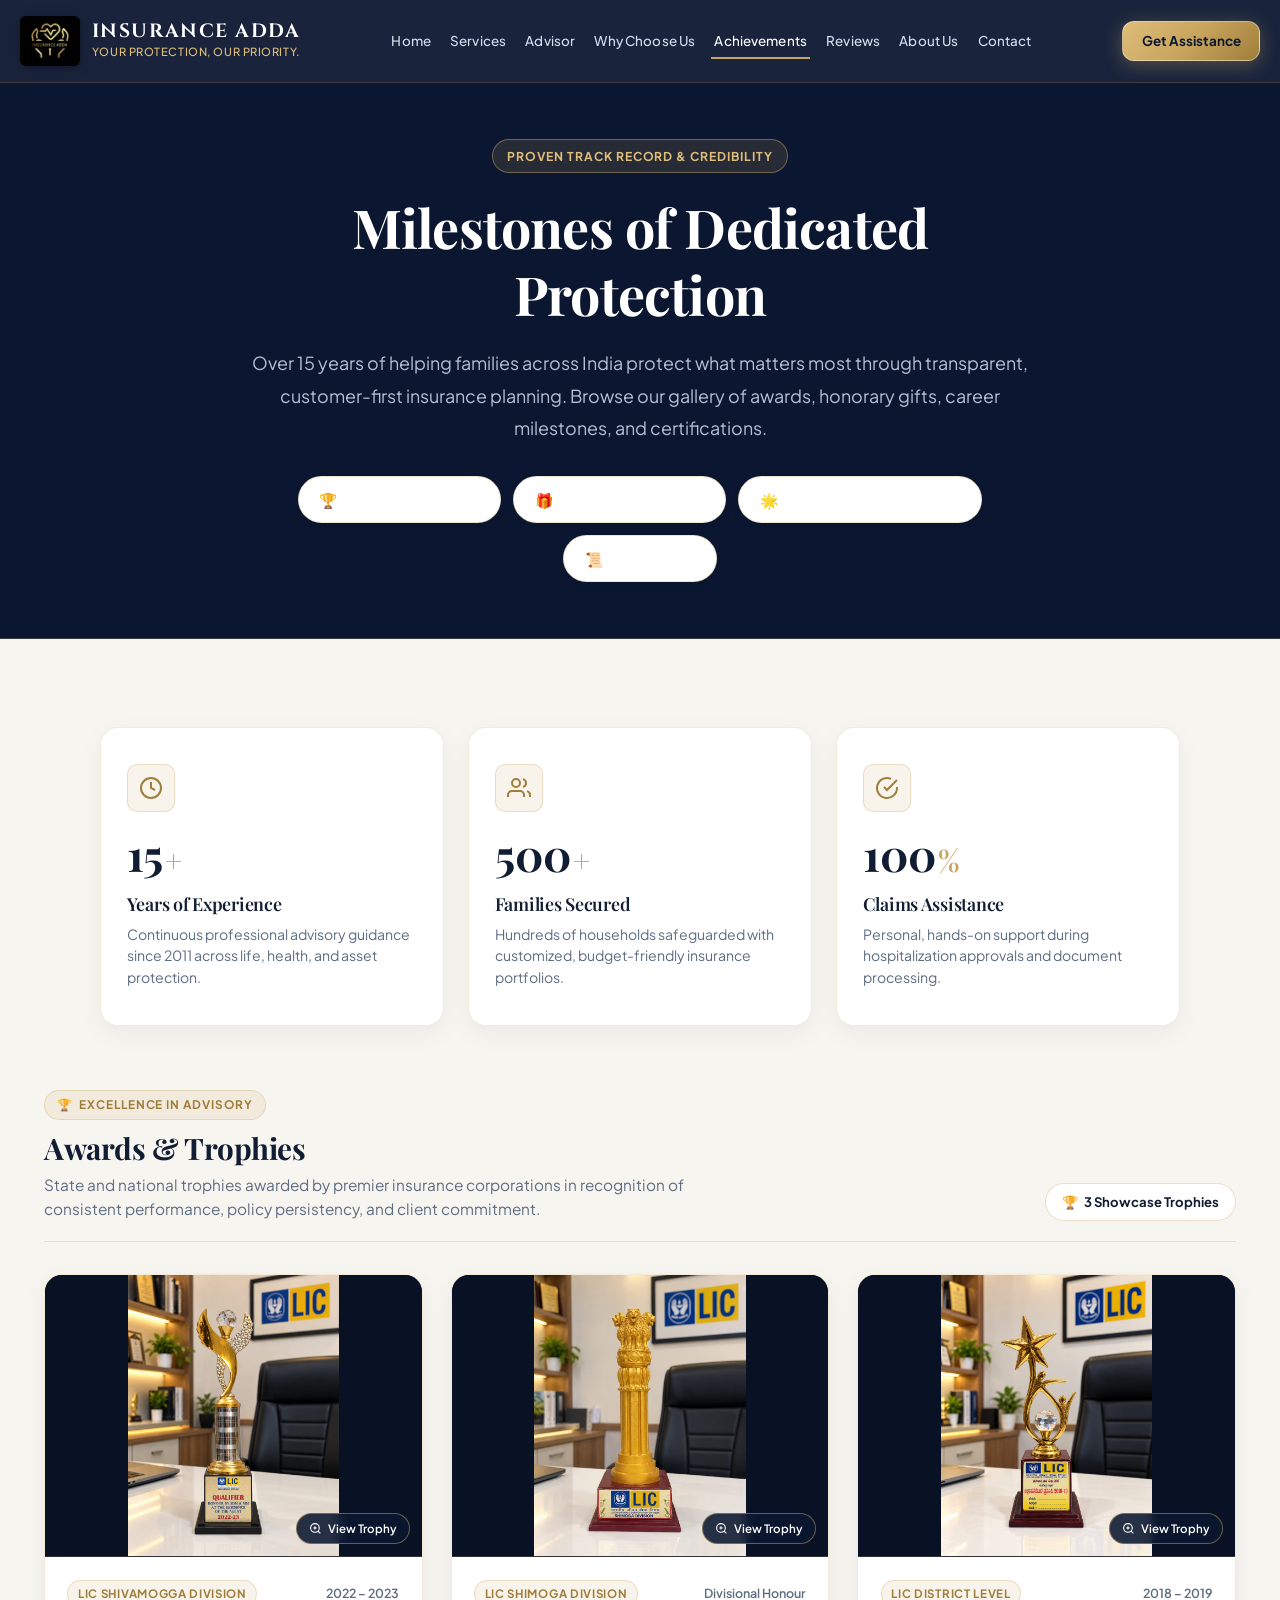
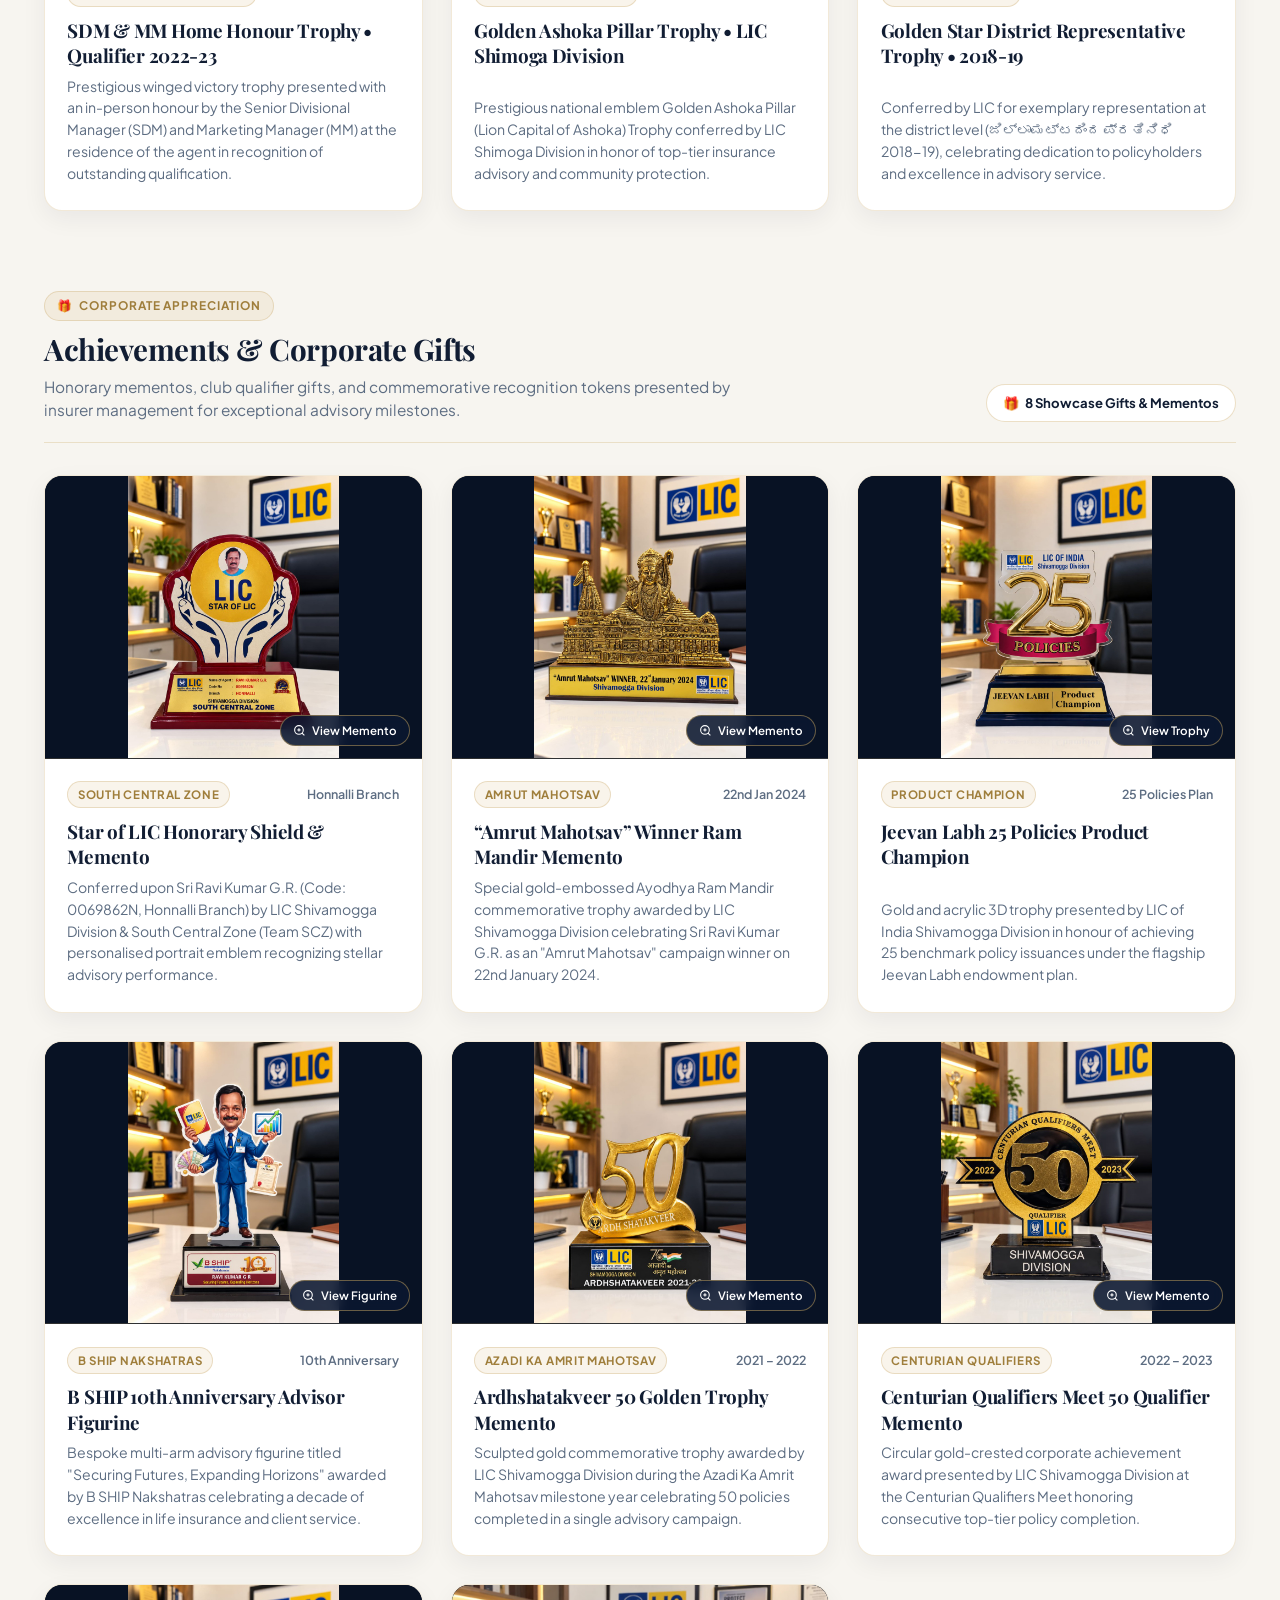
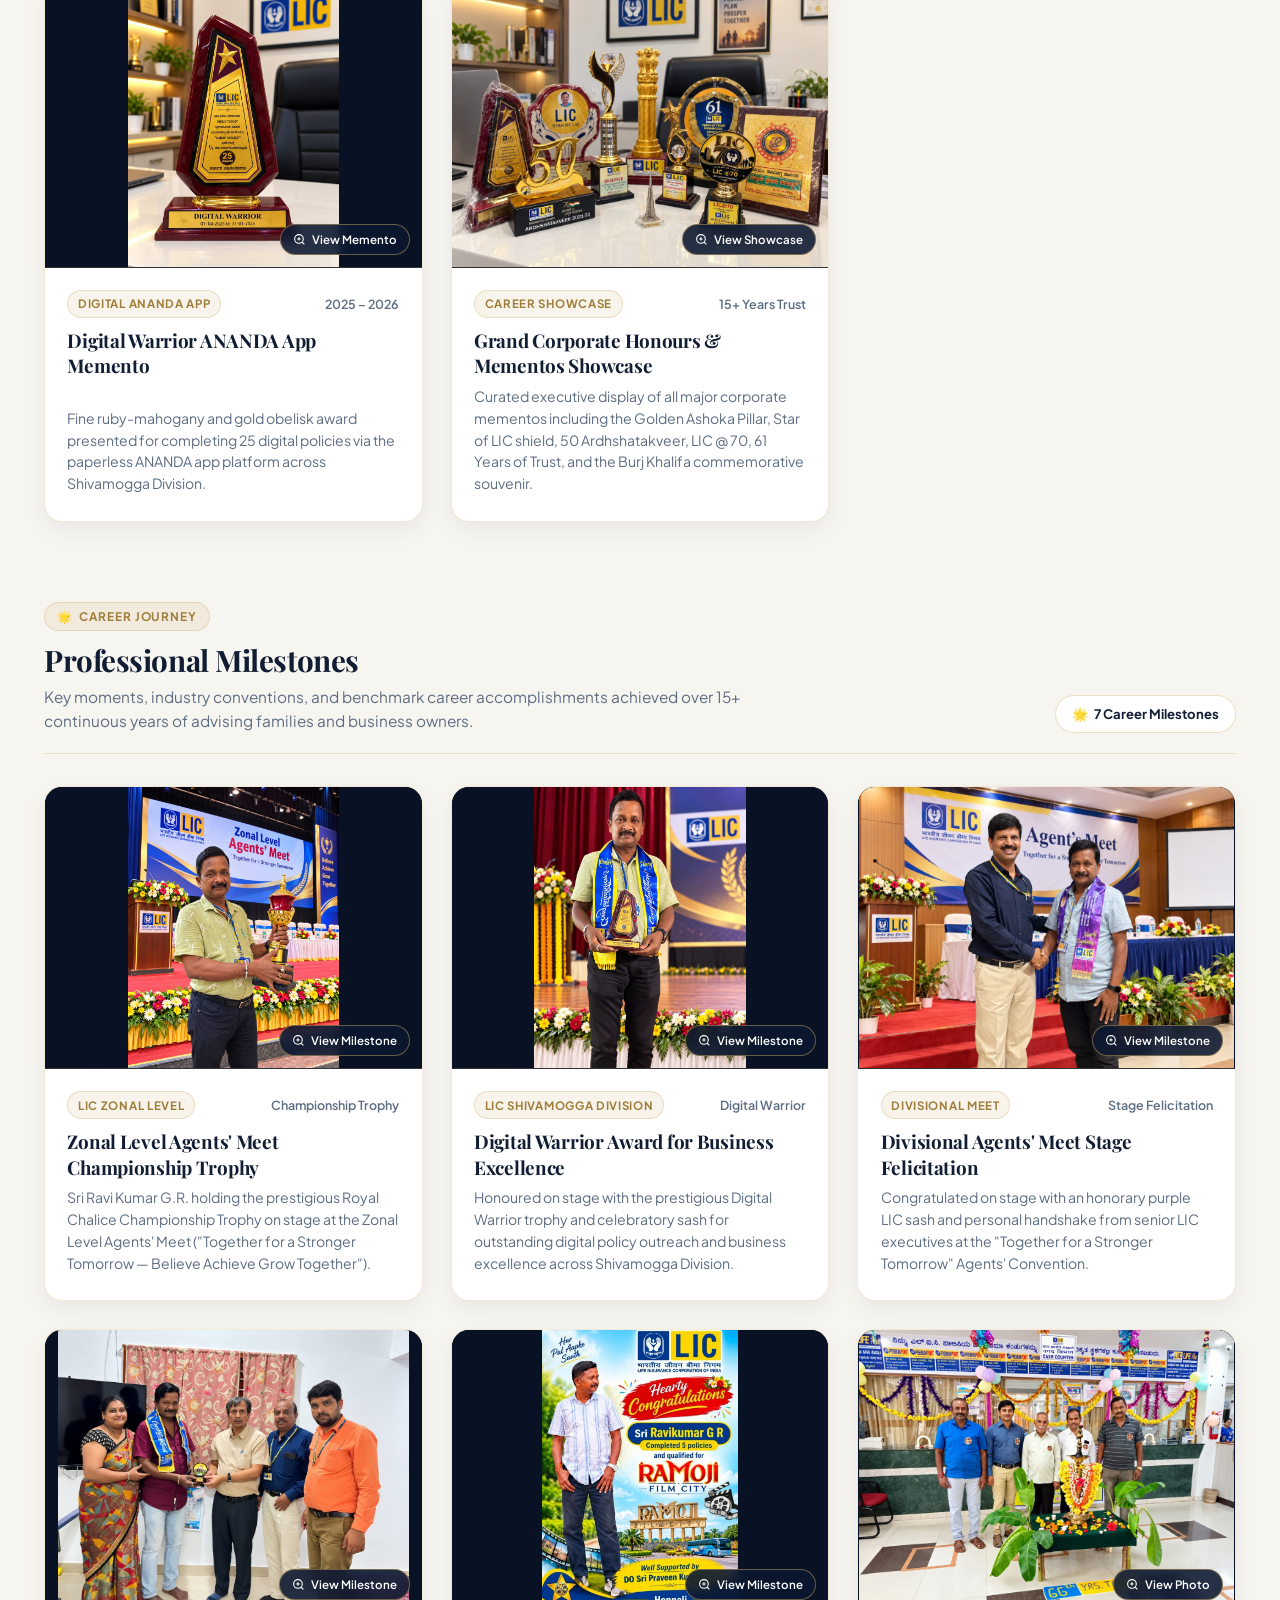
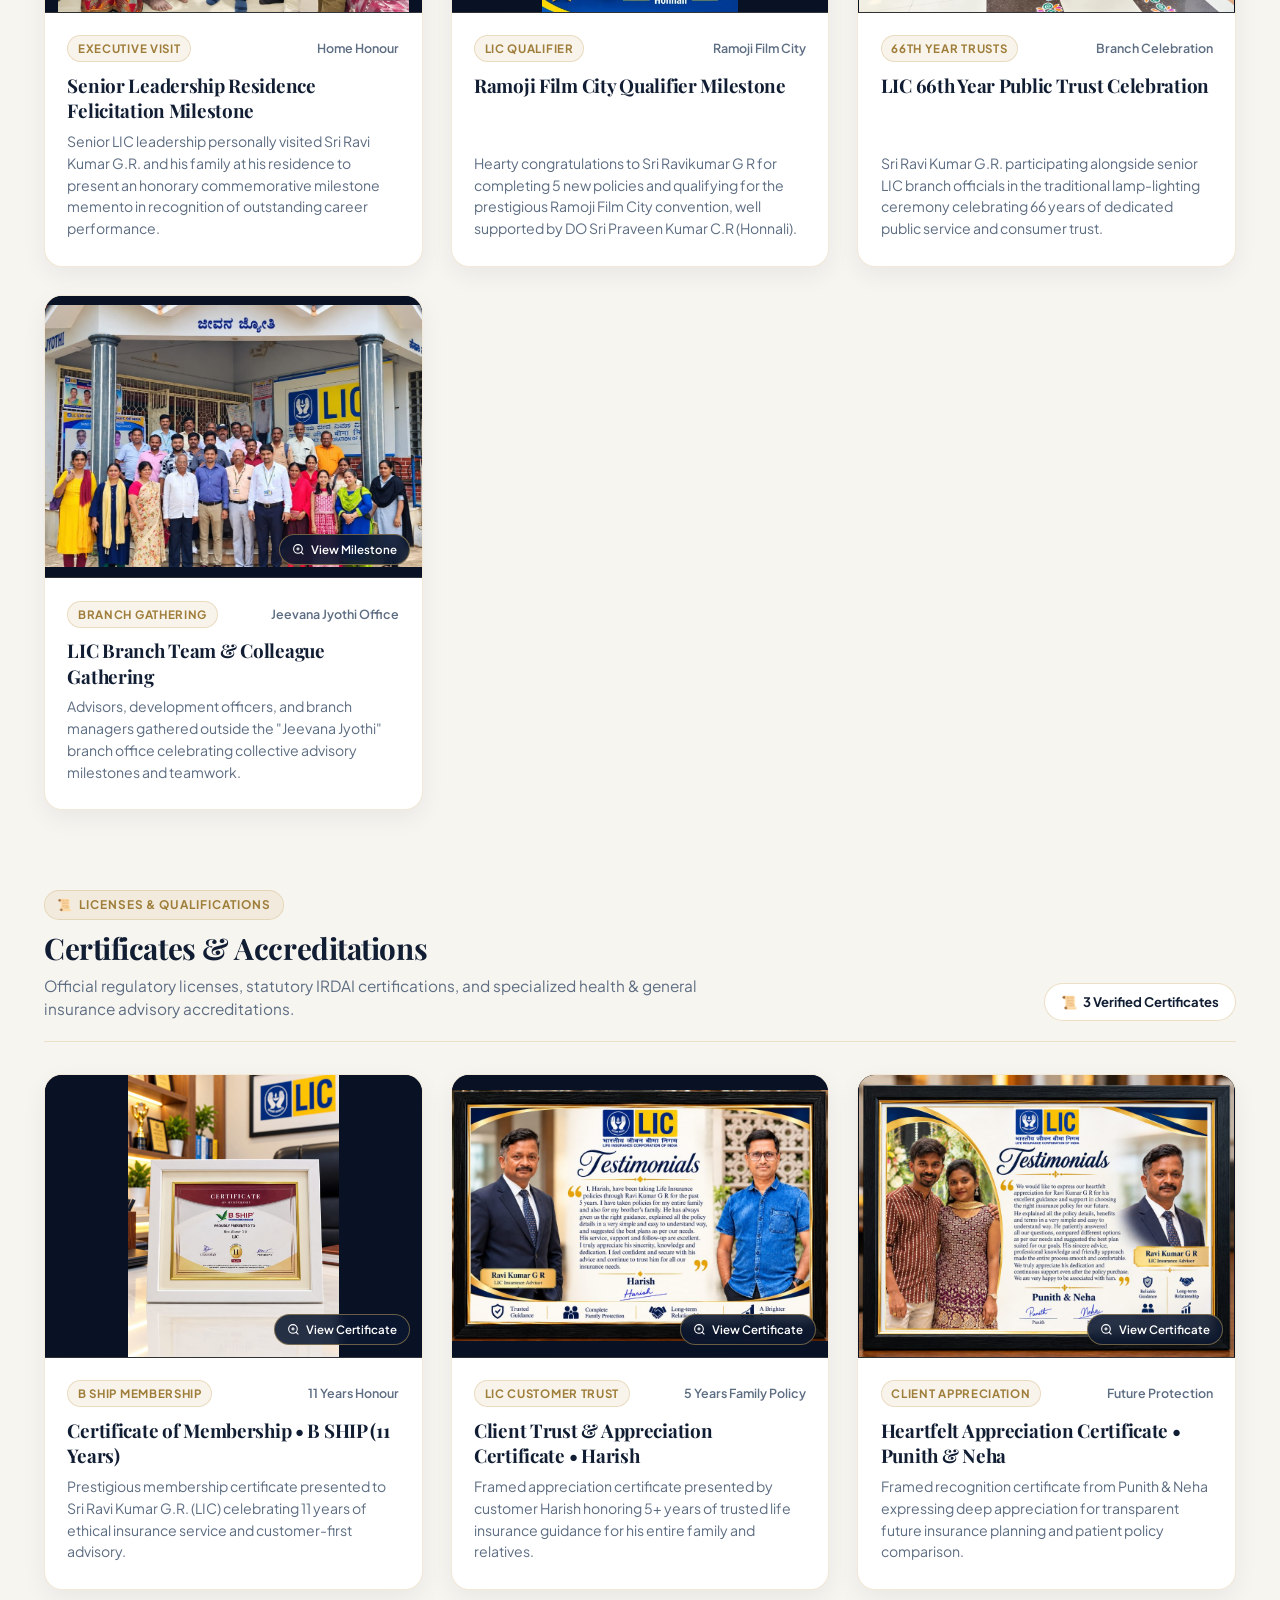
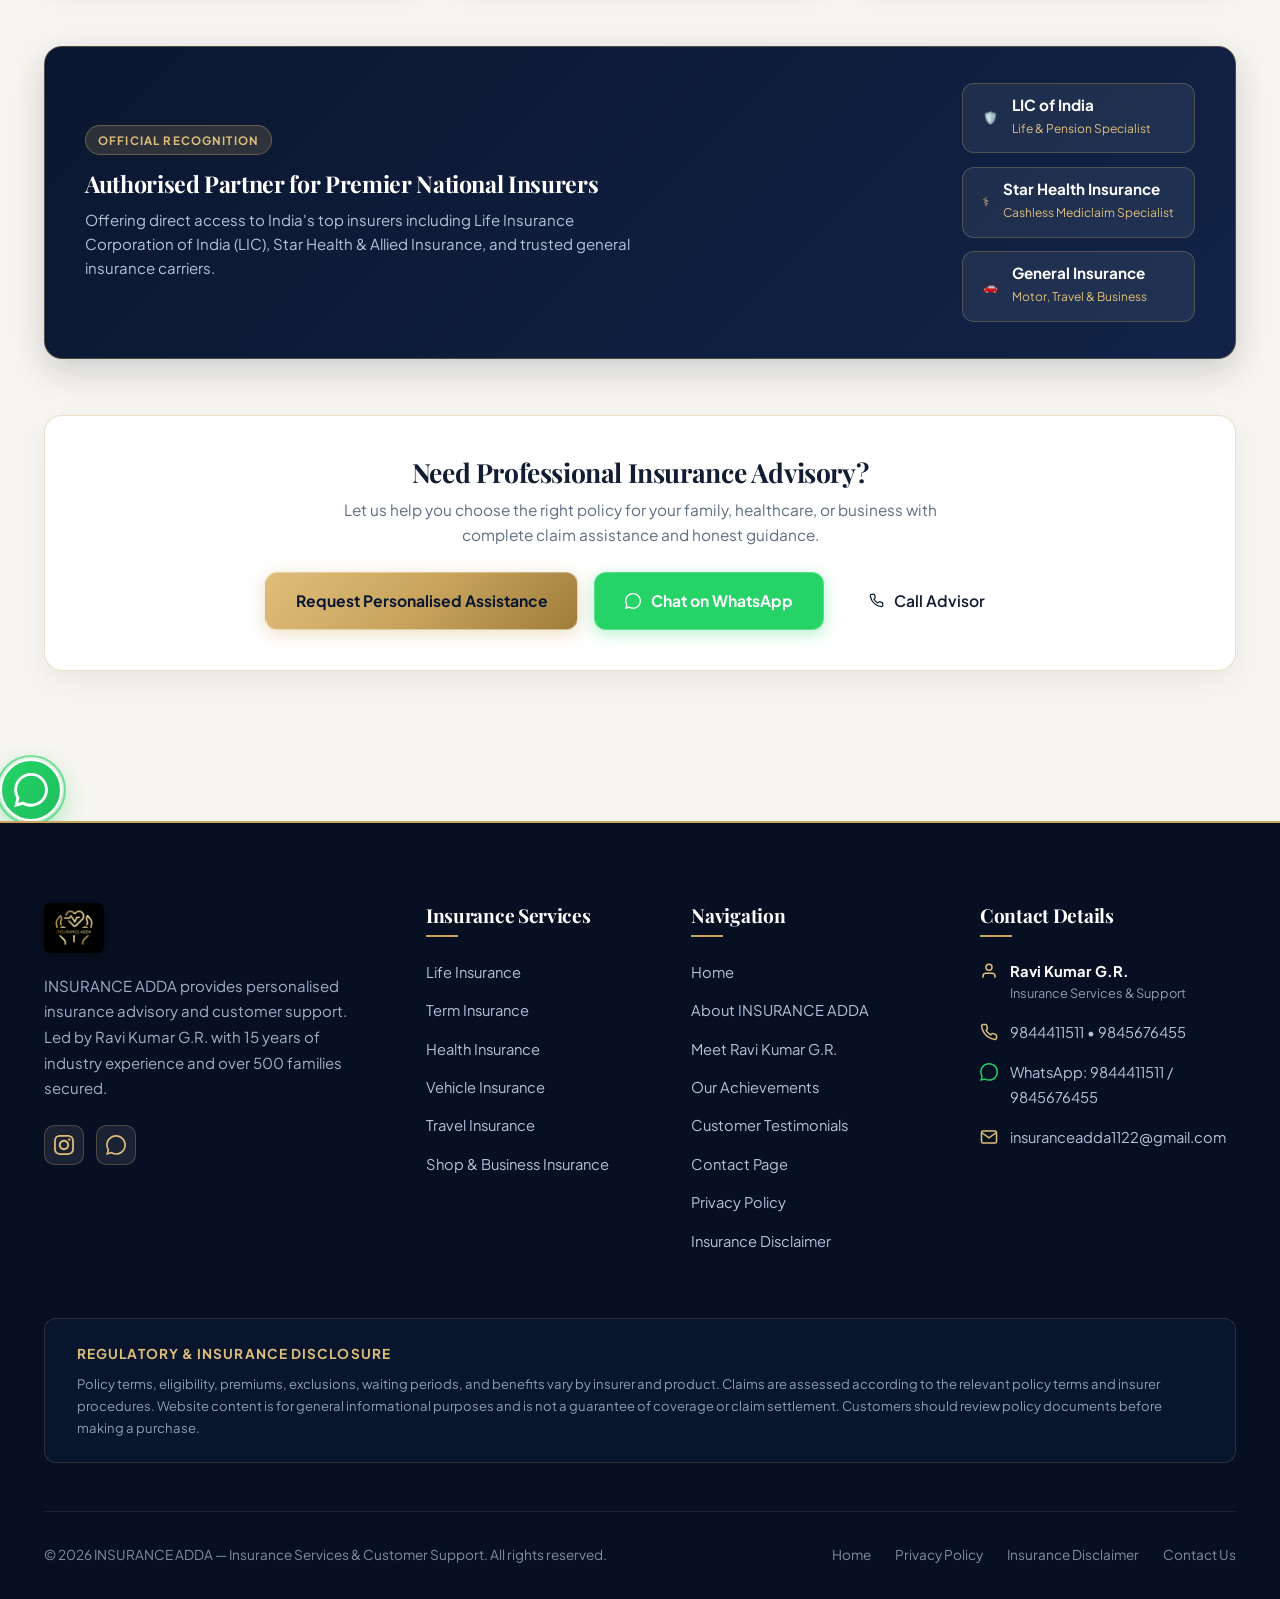
==== commit 34be602a: "Add Ram Mandir Amrut Mahotsav, Jeevan Labh Product Champion, and B SHIP 10th Anniversary Figurine to" ====
--- a/achievements.html
+++ b/achievements.html
@@ -317,7 +317,7 @@
             </p>
           </div>
           <span class="achievement-count-pill">
-            <span>🎁</span> 5 Showcase Gifts &amp; Mementos
+            <span>🎁</span> 8 Showcase Gifts &amp; Mementos
           </span>
         </div>
 
@@ -341,7 +341,64 @@
             </div>
           </div>
 
-          <!-- Gift 2: Ardhshatakveer 50 Golden Trophy Memento -->
+          <!-- Gift 2: Amrut Mahotsav Winner Ram Mandir Memento -->
+          <div class="achievement-item-card">
+            <div class="achievement-media-slot" onclick="openAchievementLightbox('assets/images/gift-amrut-mahotsav-ram-mandir-winner-2024.jpg', '&quot;Amrut Mahotsav&quot; Winner Ayodhya Ram Mandir Commemorative Memento (22nd Jan 2024) — LIC Shivamogga Division • Ravi Kumar G R')" title="Click to view full photo">
+              <img src="assets/images/gift-amrut-mahotsav-ram-mandir-winner-2024.jpg" alt="Amrut Mahotsav Winner Ram Mandir Memento 2024 - LIC Shivamogga Division" class="achievement-photo-img" loading="lazy">
+              <div class="poster-tap-hint">
+                <svg viewBox="0 0 24 24" fill="none" stroke="currentColor" stroke-width="2" style="width:13px;height:13px;"><circle cx="11" cy="11" r="8"/><line x1="21" y1="21" x2="16.65" y2="16.65"/><line x1="11" y1="8" x2="11" y2="14"/><line x1="8" y1="11" x2="14" y2="11"/></svg>
+                View Memento
+              </div>
+            </div>
+            <div class="achievement-card-body">
+              <div class="achievement-card-meta">
+                <span class="achievement-tag">Amrut Mahotsav</span>
+                <span class="achievement-year">22nd Jan 2024</span>
+              </div>
+              <h3 class="achievement-card-title">&ldquo;Amrut Mahotsav&rdquo; Winner Ram Mandir Memento</h3>
+              <p class="achievement-card-desc">Special gold-embossed Ayodhya Ram Mandir commemorative trophy awarded by LIC Shivamogga Division celebrating Sri Ravi Kumar G.R. as an "Amrut Mahotsav" campaign winner on 22nd January 2024.</p>
+            </div>
+          </div>
+
+          <!-- Gift 3: Jeevan Labh Product Champion 25 Policies Trophy -->
+          <div class="achievement-item-card">
+            <div class="achievement-media-slot" onclick="openAchievementLightbox('assets/images/gift-jeevan-labh-product-champion-25-policies.jpg', 'Jeevan Labh Product Champion 25 Policies Trophy — LIC of India Shivamogga Division • Ravi Kumar G R')" title="Click to view full photo">
+              <img src="assets/images/gift-jeevan-labh-product-champion-25-policies.jpg" alt="Jeevan Labh 25 Policies Product Champion Trophy - LIC Shivamogga Division" class="achievement-photo-img" loading="lazy">
+              <div class="poster-tap-hint">
+                <svg viewBox="0 0 24 24" fill="none" stroke="currentColor" stroke-width="2" style="width:13px;height:13px;"><circle cx="11" cy="11" r="8"/><line x1="21" y1="21" x2="16.65" y2="16.65"/><line x1="11" y1="8" x2="11" y2="14"/><line x1="8" y1="11" x2="14" y2="11"/></svg>
+                View Trophy
+              </div>
+            </div>
+            <div class="achievement-card-body">
+              <div class="achievement-card-meta">
+                <span class="achievement-tag">Product Champion</span>
+                <span class="achievement-year">25 Policies Plan</span>
+              </div>
+              <h3 class="achievement-card-title">Jeevan Labh 25 Policies Product Champion</h3>
+              <p class="achievement-card-desc">Gold and acrylic 3D trophy presented by LIC of India Shivamogga Division in honour of achieving 25 benchmark policy issuances under the flagship Jeevan Labh endowment plan.</p>
+            </div>
+          </div>
+
+          <!-- Gift 4: B SHIP 10th Anniversary Custom Advisor Figurine -->
+          <div class="achievement-item-card">
+            <div class="achievement-media-slot" onclick="openAchievementLightbox('assets/images/gift-bship-10th-anniversary-ravi-kumar-figurine.jpg', 'B SHIP 10th Anniversary Custom Advisor Figurine Memento — &quot;Securing Futures, Expanding Horizons&quot; • Ravi Kumar G R')" title="Click to view full photo">
+              <img src="assets/images/gift-bship-10th-anniversary-ravi-kumar-figurine.jpg" alt="B SHIP 10th Anniversary Custom Advisor Figurine - Ravi Kumar G R" class="achievement-photo-img" loading="lazy">
+              <div class="poster-tap-hint">
+                <svg viewBox="0 0 24 24" fill="none" stroke="currentColor" stroke-width="2" style="width:13px;height:13px;"><circle cx="11" cy="11" r="8"/><line x1="21" y1="21" x2="16.65" y2="16.65"/><line x1="11" y1="8" x2="11" y2="14"/><line x1="8" y1="11" x2="14" y2="11"/></svg>
+                View Figurine
+              </div>
+            </div>
+            <div class="achievement-card-body">
+              <div class="achievement-card-meta">
+                <span class="achievement-tag">B SHIP Nakshatras</span>
+                <span class="achievement-year">10th Anniversary</span>
+              </div>
+              <h3 class="achievement-card-title">B SHIP 10th Anniversary Advisor Figurine</h3>
+              <p class="achievement-card-desc">Bespoke multi-arm advisory figurine titled "Securing Futures, Expanding Horizons" awarded by B SHIP Nakshatras celebrating a decade of excellence in life insurance and client service.</p>
+            </div>
+          </div>
+
+          <!-- Gift 5: Ardhshatakveer 50 Golden Trophy Memento -->
           <div class="achievement-item-card">
             <div class="achievement-media-slot" onclick="openAchievementLightbox('assets/images/gift-ardhshatakveer-50-memento-2021-22.jpg', 'Ardhshatakveer 50 Golden Trophy Memento (2021-22) — LIC Shivamogga Division • Ravi Kumar G R')" title="Click to view full photo">
               <img src="assets/images/gift-ardhshatakveer-50-memento-2021-22.jpg" alt="Ardhshatakveer 50 Golden Trophy Memento 2021-22 - LIC Shivamogga Division" class="achievement-photo-img" loading="lazy">
@@ -360,7 +417,7 @@
             </div>
           </div>
 
-          <!-- Gift 3: Centurian Qualifiers Meet 50 Qualifier Memento -->
+          <!-- Gift 6: Centurian Qualifiers Meet 50 Qualifier Memento -->
           <div class="achievement-item-card">
             <div class="achievement-media-slot" onclick="openAchievementLightbox('assets/images/gift-centurian-qualifier-50-memento.jpg', 'Centurian Qualifiers Meet 50 Qualifier Memento (2022-23) — LIC Shivamogga Division • Ravi Kumar G R')" title="Click to view full photo">
               <img src="assets/images/gift-centurian-qualifier-50-memento.jpg" alt="Centurian Qualifiers Meet 50 Qualifier Memento 2022-23 - LIC Shivamogga Division" class="achievement-photo-img" loading="lazy">
@@ -379,7 +436,7 @@
             </div>
           </div>
 
-          <!-- Gift 4: Digital Warrior ANANDA App Achievement Memento -->
+          <!-- Gift 7: Digital Warrior ANANDA App Achievement Memento -->
           <div class="achievement-item-card">
             <div class="achievement-media-slot" onclick="openAchievementLightbox('assets/images/gift-digital-warrior-ananda-memento.jpg', 'Digital Warrior ANANDA App Achievement Memento — LIC Shivamogga Division • Ravi Kumar G R')" title="Click to view full photo">
               <img src="assets/images/gift-digital-warrior-ananda-memento.jpg" alt="Digital Warrior ANANDA App Achievement Memento - LIC Shivamogga Division" class="achievement-photo-img" loading="lazy">
@@ -398,7 +455,7 @@
             </div>
           </div>
 
-          <!-- Gift 5: Grand Corporate Honours & Trophies Gallery Showcase -->
+          <!-- Gift 8: Grand Corporate Honours & Trophies Gallery Showcase -->
           <div class="achievement-item-card">
             <div class="achievement-media-slot" onclick="openAchievementLightbox('assets/images/gift-grand-corporate-honours-showcase.jpg', 'Grand Corporate Honours &amp; Mementos Showcase — Full Advisory Career Trophy Table • Ravi Kumar G R')" title="Click to view full photo">
               <img src="assets/images/gift-grand-corporate-honours-showcase.jpg" alt="Grand Corporate Honours and Mementos Showcase - Ravi Kumar G R" class="achievement-photo-img" loading="lazy">
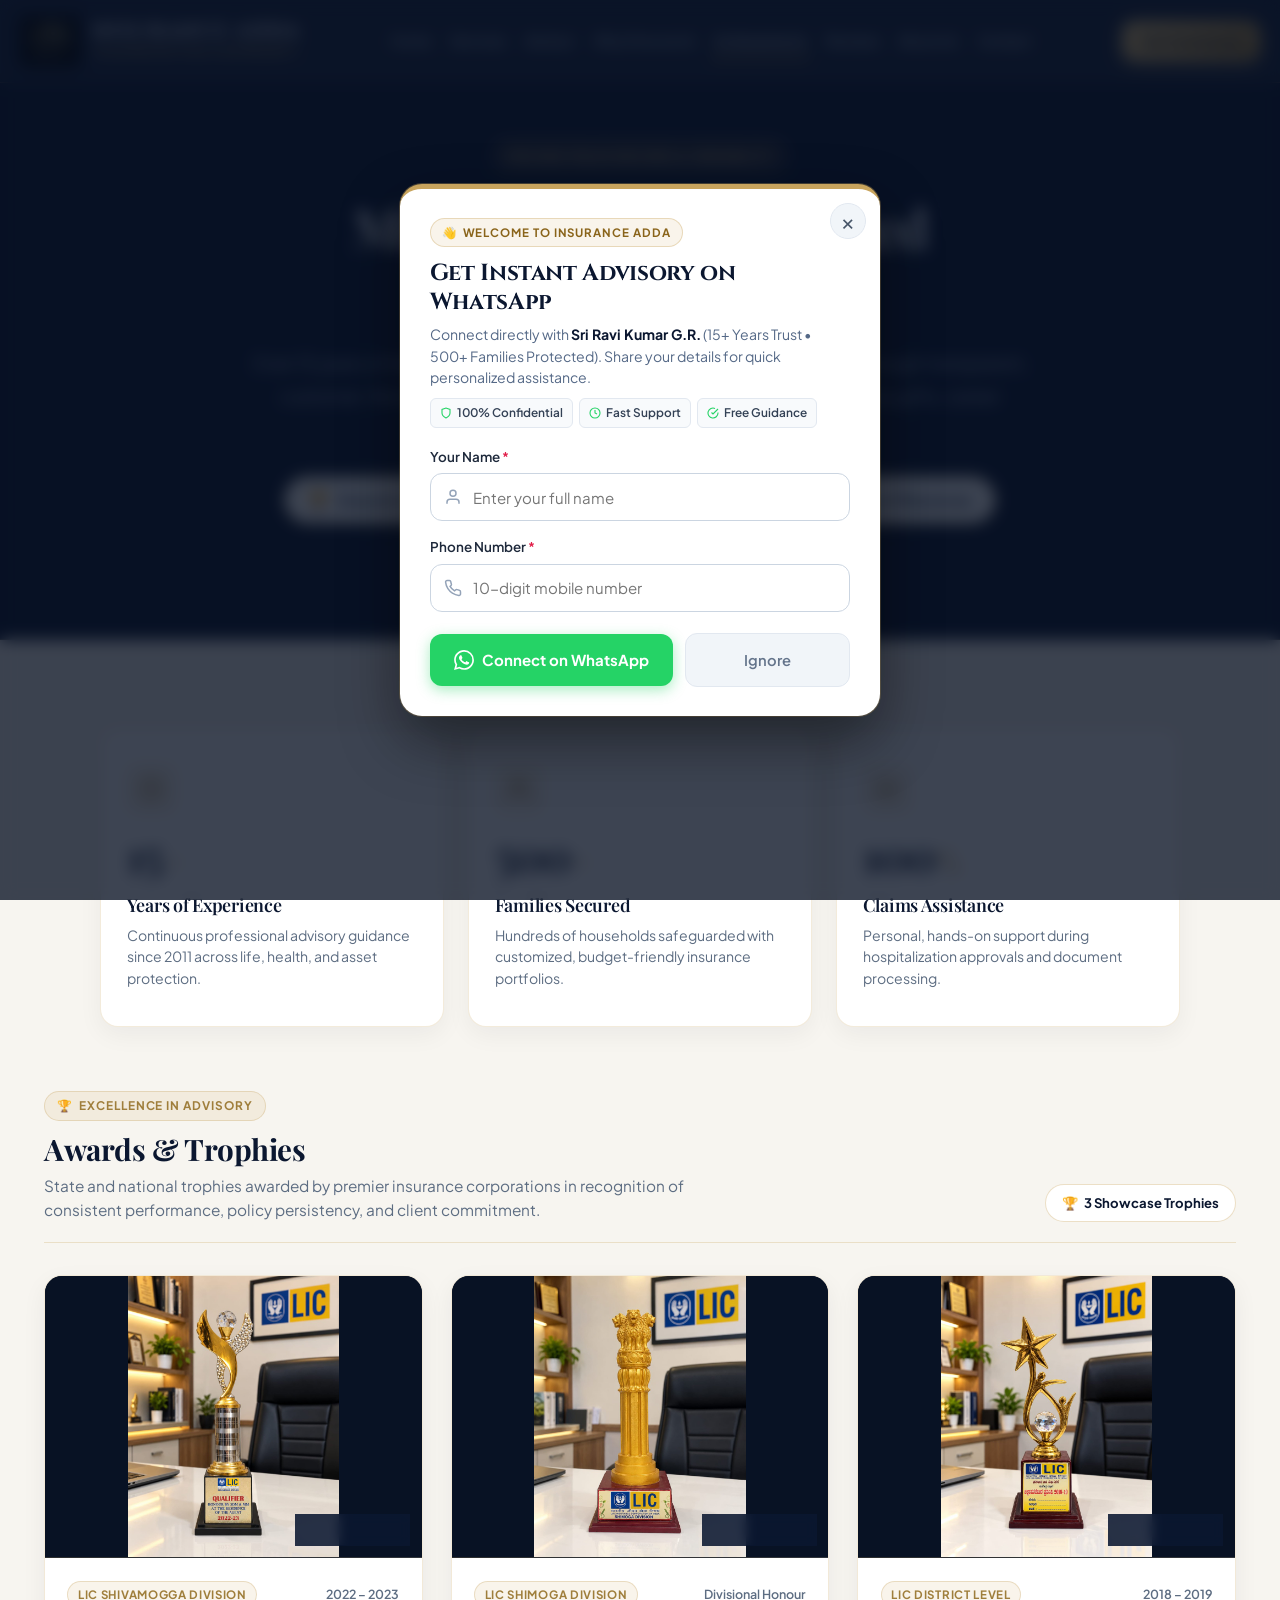
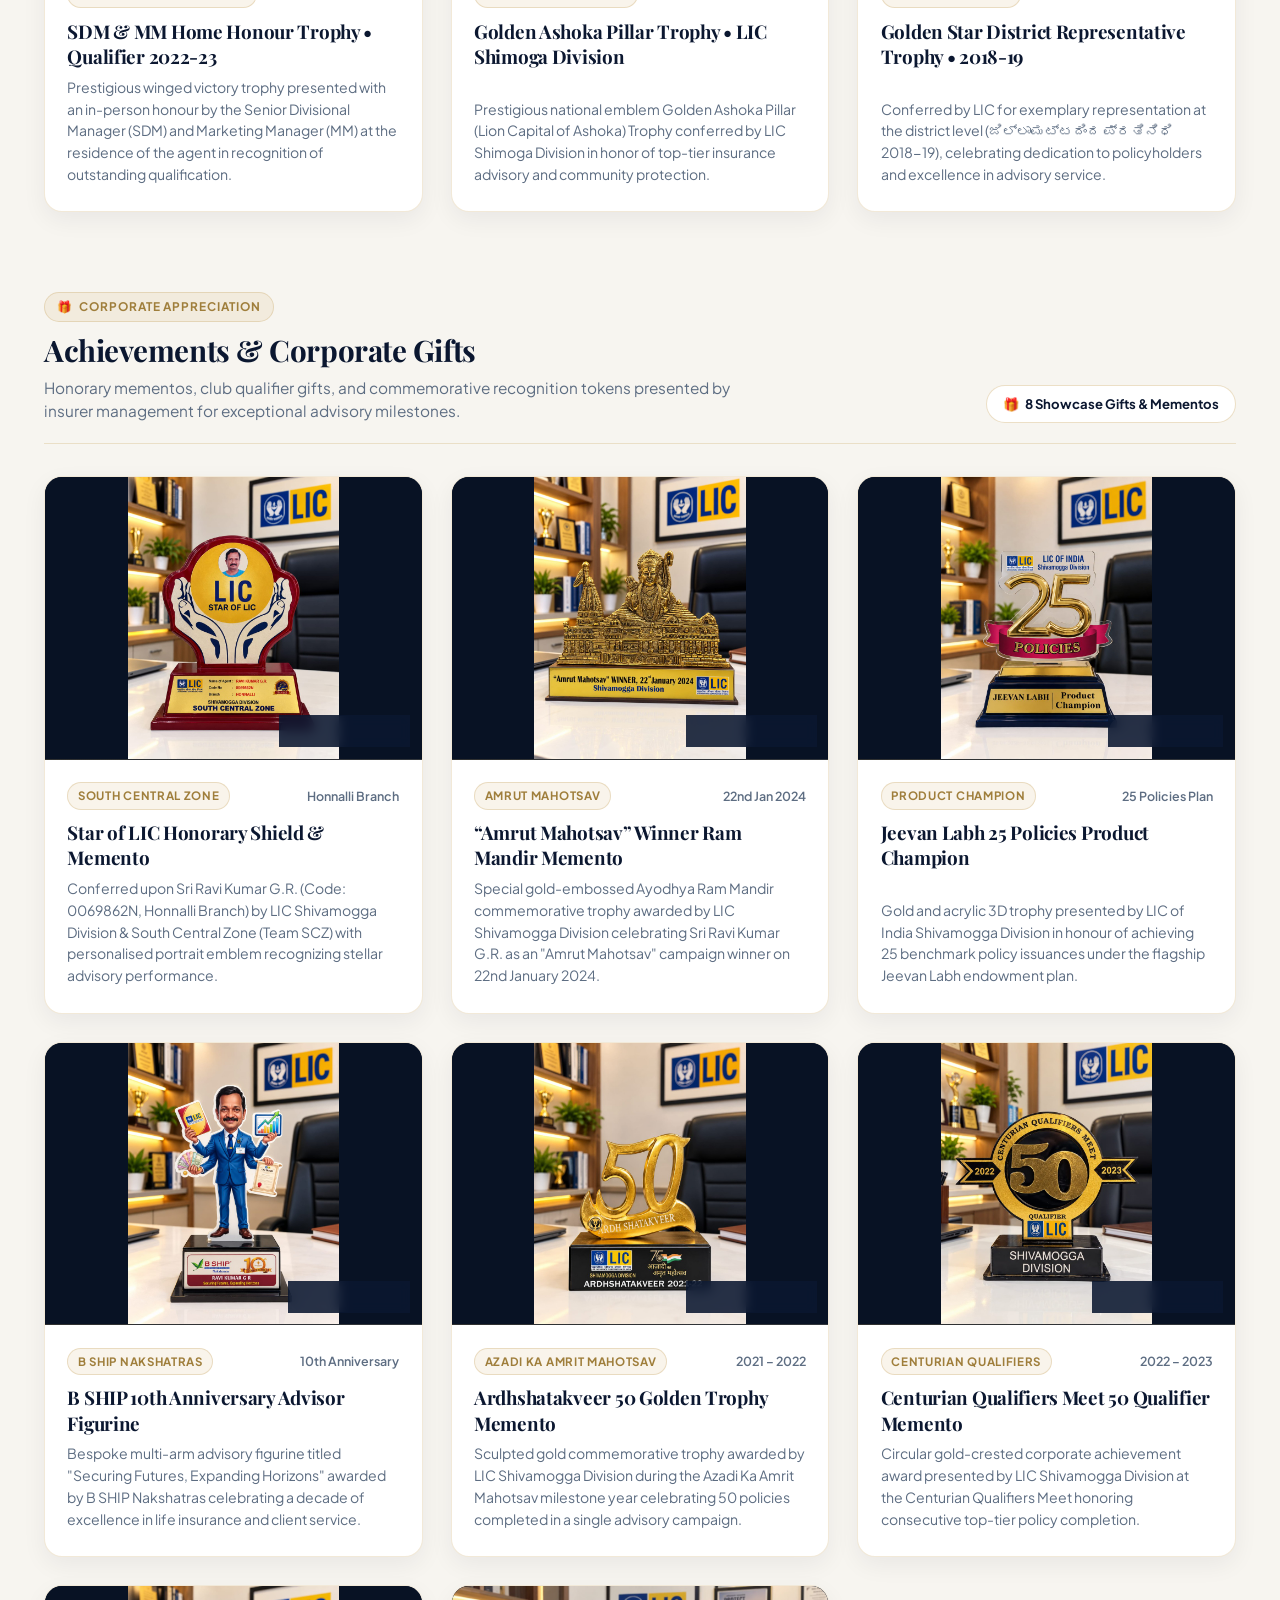
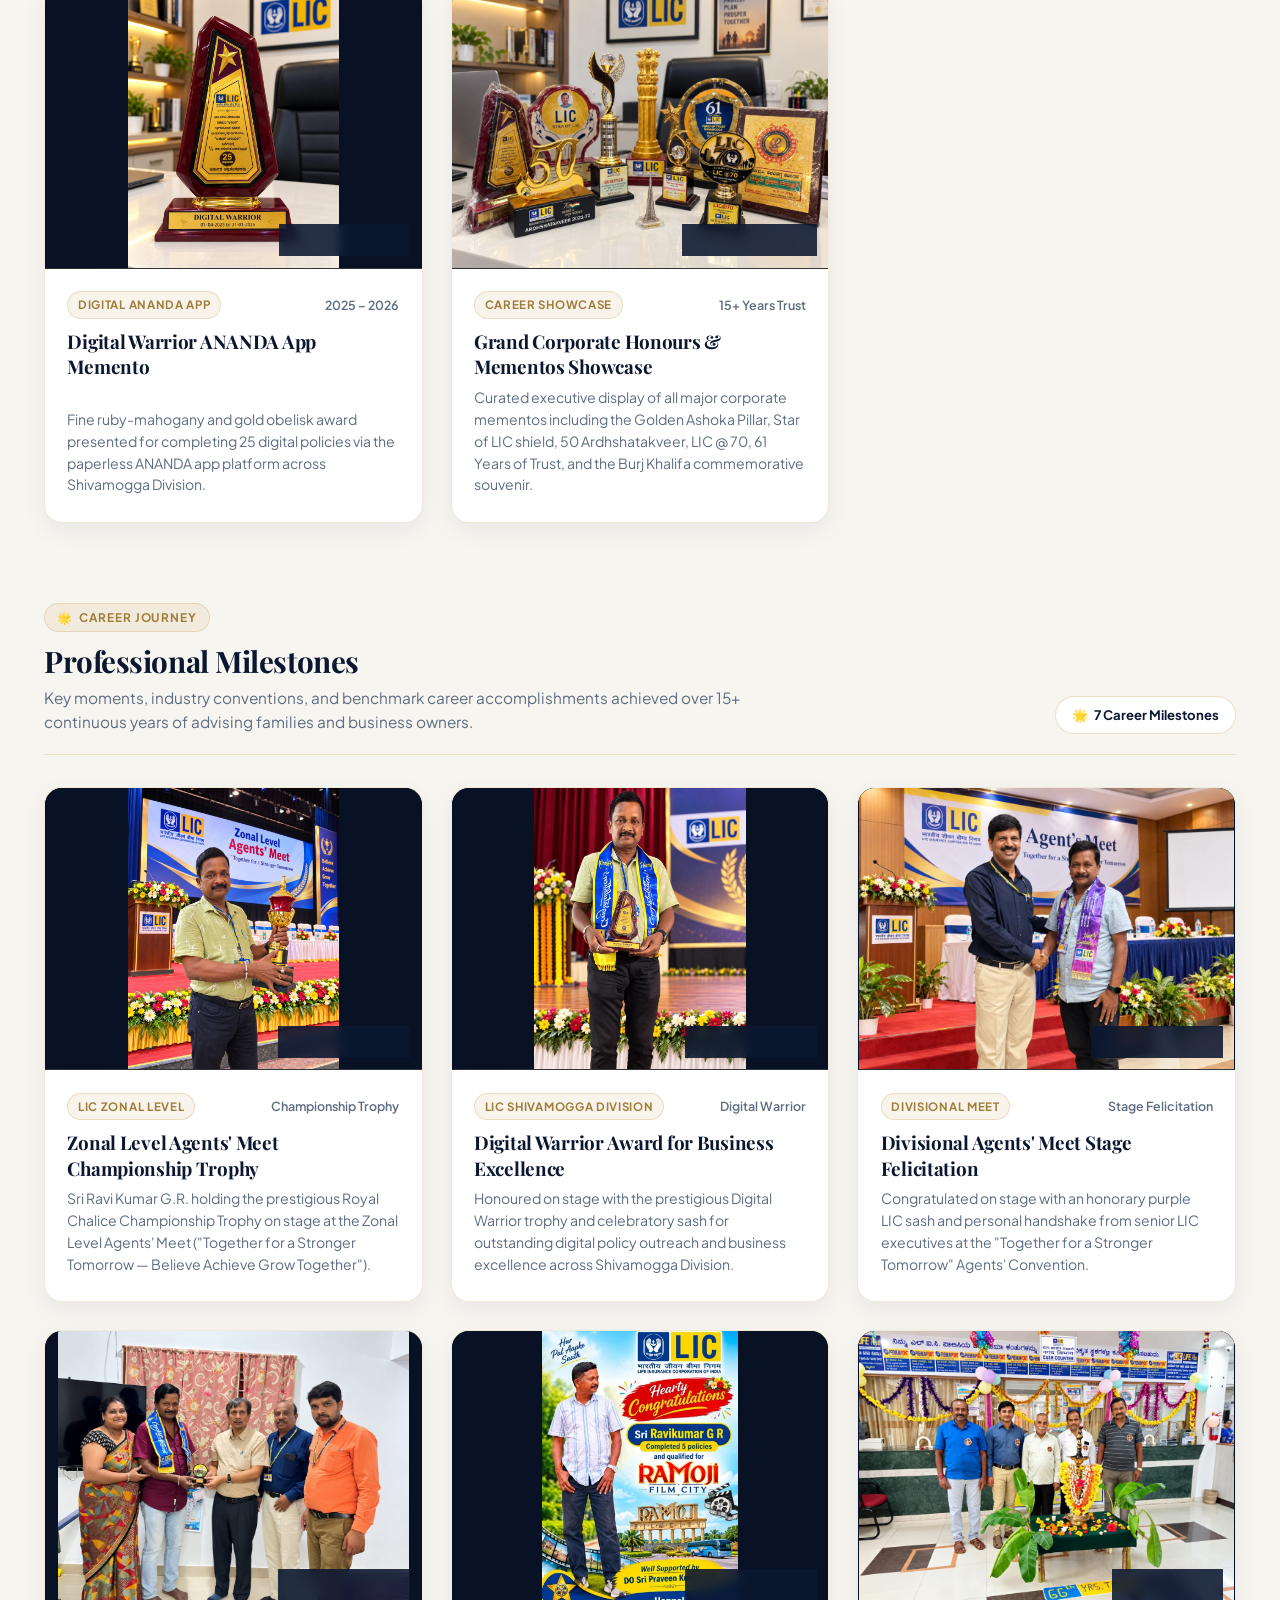
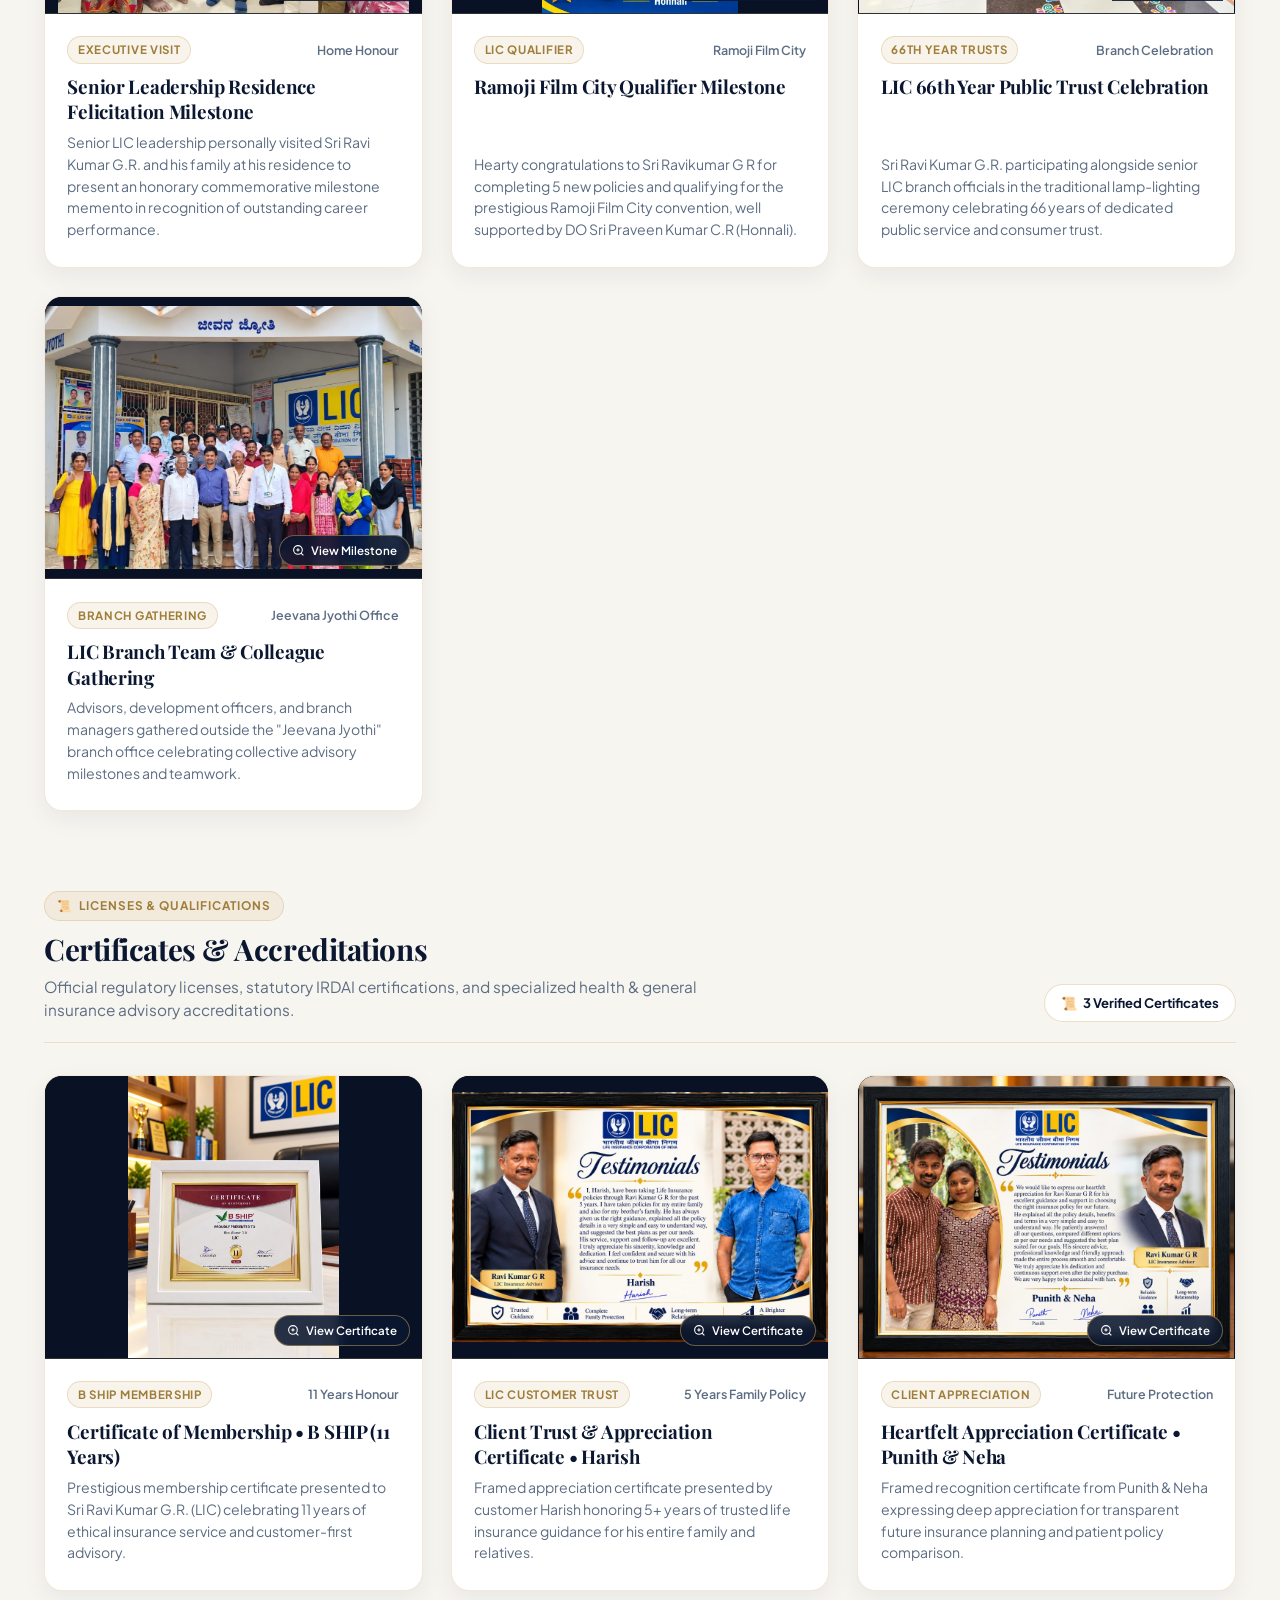
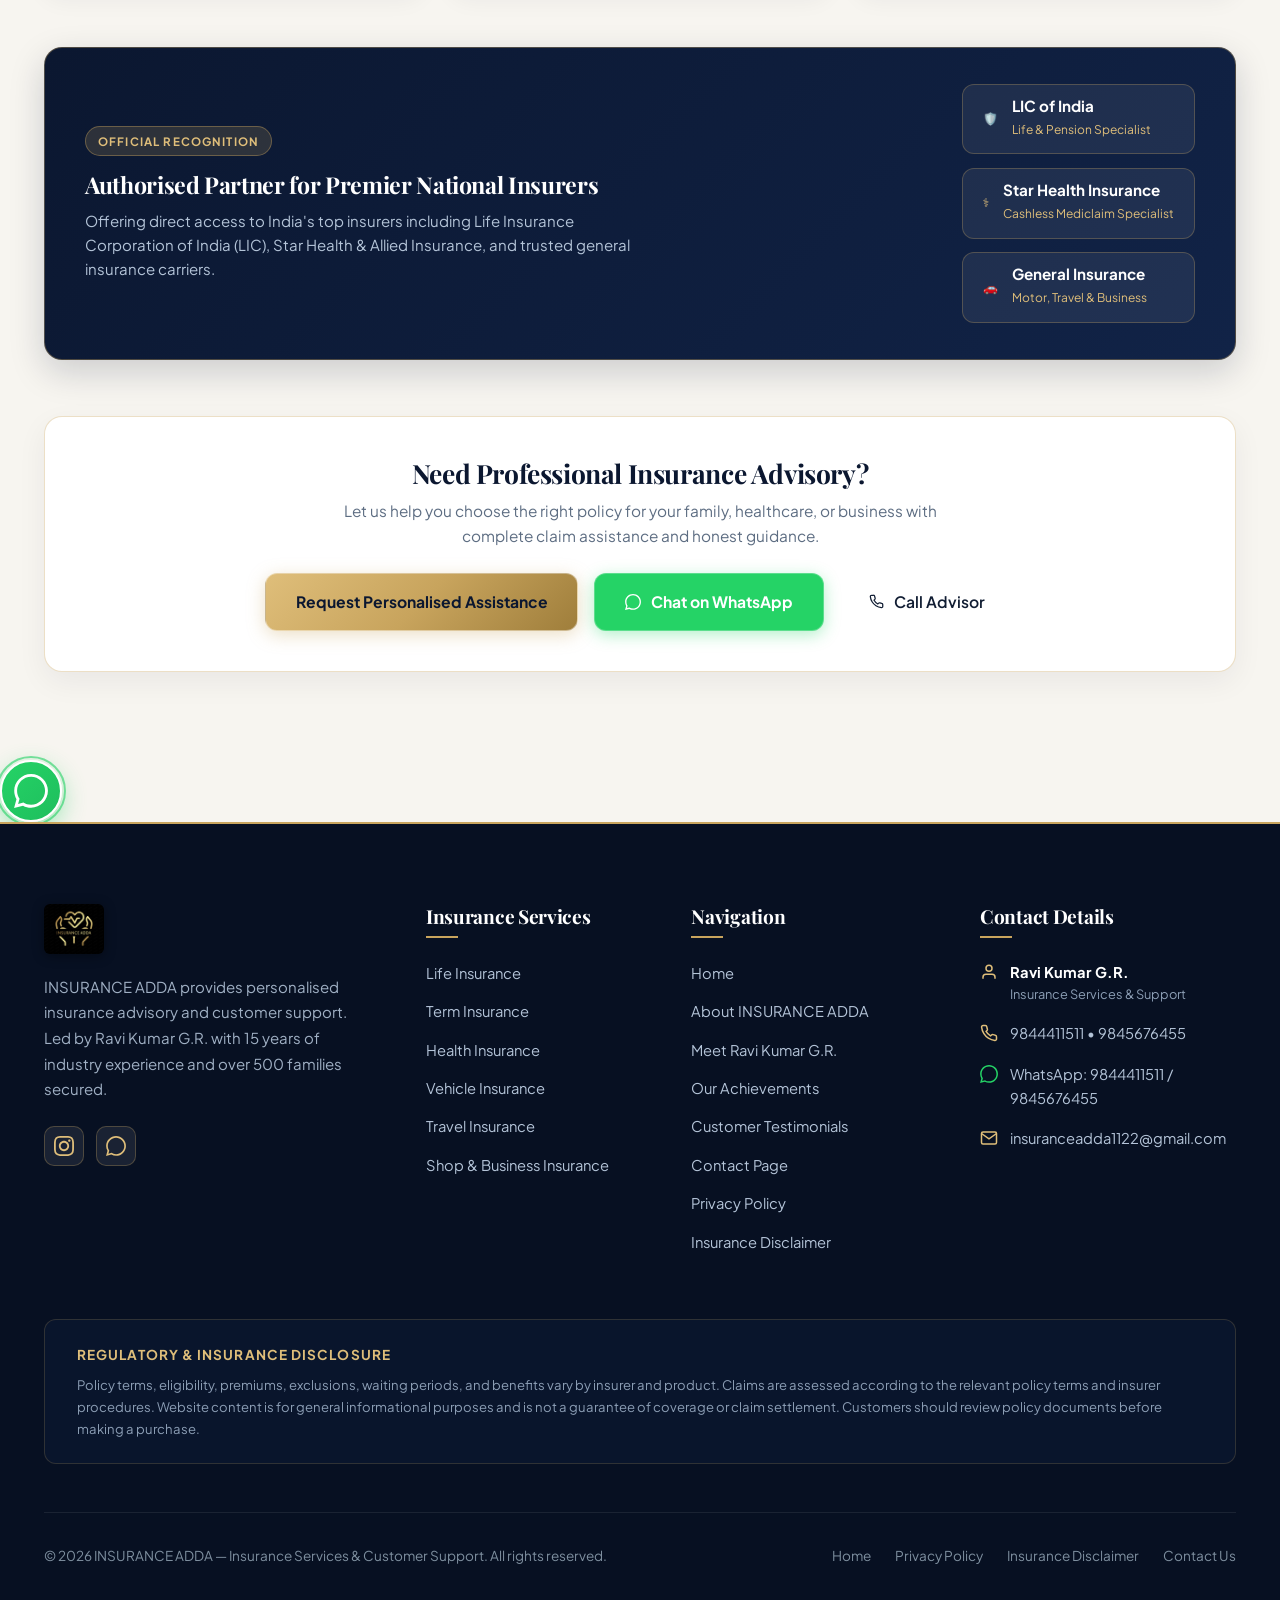
==== commit 8e09da2b: "Fix category navigation buttons on achievements page: make text visible with bold dark navy color an" ====
--- a/achievements.html
+++ b/achievements.html
@@ -8,9 +8,31 @@
   <link rel="icon" type="image/jpeg" href="assets/images/insurance-adda-logo.jpg">
 
   <!-- Stylesheets -->
-  <link rel="stylesheet" href="css/style.css?v=4.5">
-  <link rel="stylesheet" href="css/components.css?v=4.5">
-  <link rel="stylesheet" href="css/responsive.css?v=4.5">
+  <link rel="stylesheet" href="css/style.css?v=4.6">
+  <link rel="stylesheet" href="css/components.css?v=4.6">
+  <link rel="stylesheet" href="css/responsive.css?v=4.6">
+
+  <!-- Direct High-Contrast Category Navigation Styles -->
+  <style>
+    .achievements-cat-nav .cat-nav-pill {
+      display: inline-flex !important;
+      align-items: center !important;
+      gap: 8px !important;
+      background-color: #FFFFFF !important;
+      color: #0B1730 !important;
+      border: 1.5px solid #C8A45D !important;
+      font-weight: 700 !important;
+      text-decoration: none !important;
+      box-shadow: 0 4px 14px rgba(0, 0, 0, 0.25) !important;
+    }
+    .achievements-cat-nav .cat-nav-pill:hover,
+    .achievements-cat-nav .cat-nav-pill.active {
+      background-color: #0B1730 !important;
+      color: #DFBE7A !important;
+      border-color: #DFBE7A !important;
+      box-shadow: 0 8px 22px rgba(0, 0, 0, 0.45) !important;
+    }
+  </style>
 </head>
 <body>
 
--- a/css/style.css
+++ b/css/style.css
@@ -12,6 +12,7 @@
   --color-midnight-rgb: 11, 23, 48;
   --color-royal: #183B69;
   --color-royal-rgb: 24, 59, 105;
+  --color-navy: #0B1730;
   --color-navy-surface: #102142;
   --color-navy-card: #14274F;
   --color-navy-border: rgba(200, 164, 93, 0.24);
--- a/css/components.css
+++ b/css/components.css
@@ -2198,25 +2198,31 @@
   display: inline-flex;
   align-items: center;
   gap: 8px;
-  padding: 0.65rem 1.3rem;
-  background: #FFFFFF;
-  border: 1.5px solid rgba(200, 164, 93, 0.3);
+  padding: 0.65rem 1.35rem;
+  background: #FFFFFF !important;
+  border: 1.5px solid rgba(200, 164, 93, 0.45);
   border-radius: var(--radius-full);
-  color: var(--color-navy);
-  font-size: 0.92rem;
-  font-weight: 600;
+  color: #0B1730 !important;
+  font-size: 0.94rem;
+  font-weight: 700;
   text-decoration: none;
   transition: all var(--transition-fast);
-  box-shadow: 0 4px 12px rgba(11, 23, 48, 0.04);
+  box-shadow: 0 4px 14px rgba(0, 0, 0, 0.18);
+  white-space: nowrap;
+}
+
+.cat-nav-pill span {
+  font-size: 1.15rem;
+  line-height: 1;
 }
 
 .cat-nav-pill:hover,
 .cat-nav-pill.active {
-  background: var(--color-midnight);
-  color: var(--color-gold-light);
-  border-color: var(--color-gold);
+  background: #0B1730 !important;
+  color: #DFBE7A !important;
+  border-color: #C8A45D;
   transform: translateY(-2px);
-  box-shadow: 0 8px 20px rgba(11, 23, 48, 0.16);
+  box-shadow: 0 8px 24px rgba(0, 0, 0, 0.35);
 }
 
 .achievement-section-block {
@@ -3192,3 +3198,304 @@
 .footer-bottom-links a:hover {
   color: var(--color-gold-light);
 }
+
+/* ==========================================================================
+   12. WELCOME FIRST-TIME POPUP MODAL (LEAD ASSISTANCE)
+   ========================================================================== */
+
+.welcome-popup-backdrop {
+  position: fixed;
+  inset: 0;
+  background: rgba(7, 16, 34, 0.78);
+  backdrop-filter: blur(8px);
+  -webkit-backdrop-filter: blur(8px);
+  z-index: 99999;
+  display: flex;
+  align-items: center;
+  justify-content: center;
+  padding: 1.25rem;
+  opacity: 0;
+  visibility: hidden;
+  transition: opacity 0.35s ease, visibility 0.35s ease;
+}
+
+.welcome-popup-backdrop.open {
+  opacity: 1;
+  visibility: visible;
+}
+
+.welcome-popup-card {
+  background: #FFFFFF;
+  width: 100%;
+  max-width: 480px;
+  border-radius: 22px;
+  box-shadow: 0 25px 60px rgba(0, 0, 0, 0.45), 0 0 0 1px rgba(200, 164, 93, 0.35);
+  position: relative;
+  overflow: hidden;
+  border-top: 5px solid #C8A45D;
+  transform: translateY(24px) scale(0.96);
+  transition: transform 0.35s cubic-bezier(0.16, 1, 0.3, 1);
+  box-sizing: border-box;
+}
+
+.welcome-popup-backdrop.open .welcome-popup-card {
+  transform: translateY(0) scale(1);
+}
+
+.welcome-popup-close {
+  position: absolute;
+  top: 14px;
+  right: 14px;
+  width: 36px;
+  height: 36px;
+  border-radius: 50%;
+  background: #F1F5F9;
+  border: 1px solid #E2E8F0;
+  color: #475569;
+  font-size: 1.4rem;
+  line-height: 1;
+  display: flex;
+  align-items: center;
+  justify-content: center;
+  cursor: pointer;
+  transition: all 0.2s ease;
+  z-index: 10;
+}
+
+.welcome-popup-close:hover {
+  background: #0B1730;
+  color: #FFFFFF;
+  border-color: #0B1730;
+}
+
+.welcome-popup-header {
+  padding: 1.85rem 1.85rem 0.65rem 1.85rem;
+  text-align: left;
+}
+
+.welcome-popup-badge {
+  display: inline-flex;
+  align-items: center;
+  gap: 6px;
+  background: rgba(200, 164, 93, 0.12);
+  color: #8A641A;
+  font-weight: 700;
+  font-size: 0.72rem;
+  letter-spacing: 0.08em;
+  padding: 4px 11px;
+  border-radius: 50px;
+  text-transform: uppercase;
+  margin-bottom: 0.75rem;
+  border: 1px solid rgba(200, 164, 93, 0.35);
+}
+
+.welcome-popup-title {
+  font-family: var(--font-display, 'Outfit', sans-serif);
+  font-size: 1.45rem;
+  font-weight: 700;
+  color: #0B1730;
+  margin: 0 0 0.45rem 0;
+  line-height: 1.25;
+}
+
+.welcome-popup-subtitle {
+  font-size: 0.88rem;
+  color: #556987;
+  line-height: 1.5;
+  margin: 0;
+}
+
+.welcome-popup-subtitle strong {
+  color: #0B1730;
+}
+
+.welcome-popup-trust-strip {
+  display: flex;
+  flex-wrap: wrap;
+  gap: 6px;
+  padding: 0 1.85rem 0.65rem 1.85rem;
+}
+
+.welcome-trust-pill {
+  display: inline-flex;
+  align-items: center;
+  gap: 5px;
+  background: #F8FAFC;
+  border: 1px solid #E2E8F0;
+  padding: 4px 9px;
+  border-radius: 6px;
+  font-size: 0.74rem;
+  font-weight: 600;
+  color: #334155;
+}
+
+.welcome-trust-pill svg {
+  width: 12px;
+  height: 12px;
+  color: #25D366;
+  flex-shrink: 0;
+}
+
+.welcome-popup-form {
+  padding: 0.5rem 1.85rem 1.85rem 1.85rem;
+}
+
+.welcome-form-group {
+  margin-bottom: 0.95rem;
+}
+
+.welcome-form-label {
+  display: block;
+  font-size: 0.84rem;
+  font-weight: 600;
+  color: #1E293B;
+  margin-bottom: 5px;
+}
+
+.welcome-req {
+  color: #E11D48;
+}
+
+.welcome-input-wrap {
+  position: relative;
+  display: flex;
+  align-items: center;
+}
+
+.welcome-input-icon {
+  position: absolute;
+  left: 14px;
+  width: 18px;
+  height: 18px;
+  color: #94A3B8;
+  pointer-events: none;
+  transition: color 0.2s ease;
+}
+
+.welcome-form-control {
+  width: 100%;
+  height: 48px;
+  padding: 0 14px 0 42px;
+  background: #FFFFFF;
+  border: 1.5px solid #CBD5E1;
+  border-radius: 12px;
+  font-size: 0.94rem;
+  color: #0F172A;
+  box-sizing: border-box;
+  transition: all 0.2s ease;
+  font-family: inherit;
+}
+
+.welcome-form-control:focus {
+  outline: none;
+  border-color: #25D366;
+  box-shadow: 0 0 0 3px rgba(37, 211, 102, 0.22);
+}
+
+.welcome-input-wrap:focus-within .welcome-input-icon {
+  color: #25D366;
+}
+
+.welcome-form-control.is-invalid {
+  border-color: #E11D48;
+  background: #FFF1F2;
+}
+
+.welcome-error-msg {
+  color: #E11D48;
+  font-size: 0.76rem;
+  font-weight: 500;
+  margin-top: 4px;
+  min-height: 16px;
+  display: none;
+}
+
+.welcome-error-msg.visible {
+  display: block;
+}
+
+.welcome-popup-actions {
+  display: flex;
+  gap: 12px;
+  align-items: center;
+  margin-top: 1.35rem;
+}
+
+.welcome-btn-whatsapp {
+  flex: 1.6;
+  display: inline-flex;
+  align-items: center;
+  justify-content: center;
+  gap: 8px;
+  background: #25D366;
+  color: #FFFFFF;
+  font-weight: 700;
+  font-size: 0.94rem;
+  padding: 0.85rem 1rem;
+  border-radius: 12px;
+  border: none;
+  cursor: pointer;
+  box-shadow: 0 4px 14px rgba(37, 211, 102, 0.4);
+  transition: all 0.2s ease;
+  text-decoration: none;
+  font-family: inherit;
+}
+
+.welcome-btn-whatsapp:hover {
+  background: #1EBE5D;
+  transform: translateY(-2px);
+  box-shadow: 0 8px 22px rgba(37, 211, 102, 0.5);
+  color: #FFFFFF;
+}
+
+.welcome-btn-ignore {
+  flex: 1;
+  display: inline-flex;
+  align-items: center;
+  justify-content: center;
+  background: #F1F5F9;
+  color: #64748B;
+  font-weight: 600;
+  font-size: 0.92rem;
+  padding: 0.85rem 1rem;
+  border-radius: 12px;
+  border: 1px solid #E2E8F0;
+  cursor: pointer;
+  transition: all 0.2s ease;
+  font-family: inherit;
+}
+
+.welcome-btn-ignore:hover {
+  background: #E2E8F0;
+  color: #1E293B;
+  border-color: #CBD5E1;
+}
+
+@media (max-width: 480px) {
+  .welcome-popup-card {
+    border-radius: 18px;
+    max-width: 95vw;
+  }
+  .welcome-popup-header {
+    padding: 1.4rem 1.25rem 0.5rem 1.25rem;
+  }
+  .welcome-popup-title {
+    font-size: 1.25rem;
+  }
+  .welcome-popup-trust-strip {
+    padding: 0 1.25rem 0.5rem 1.25rem;
+  }
+  .welcome-popup-form {
+    padding: 0.5rem 1.25rem 1.35rem 1.25rem;
+  }
+  .welcome-popup-actions {
+    flex-direction: column;
+    gap: 10px;
+  }
+  .welcome-btn-whatsapp,
+  .welcome-btn-ignore {
+    width: 100%;
+    flex: auto;
+  }
+}
+
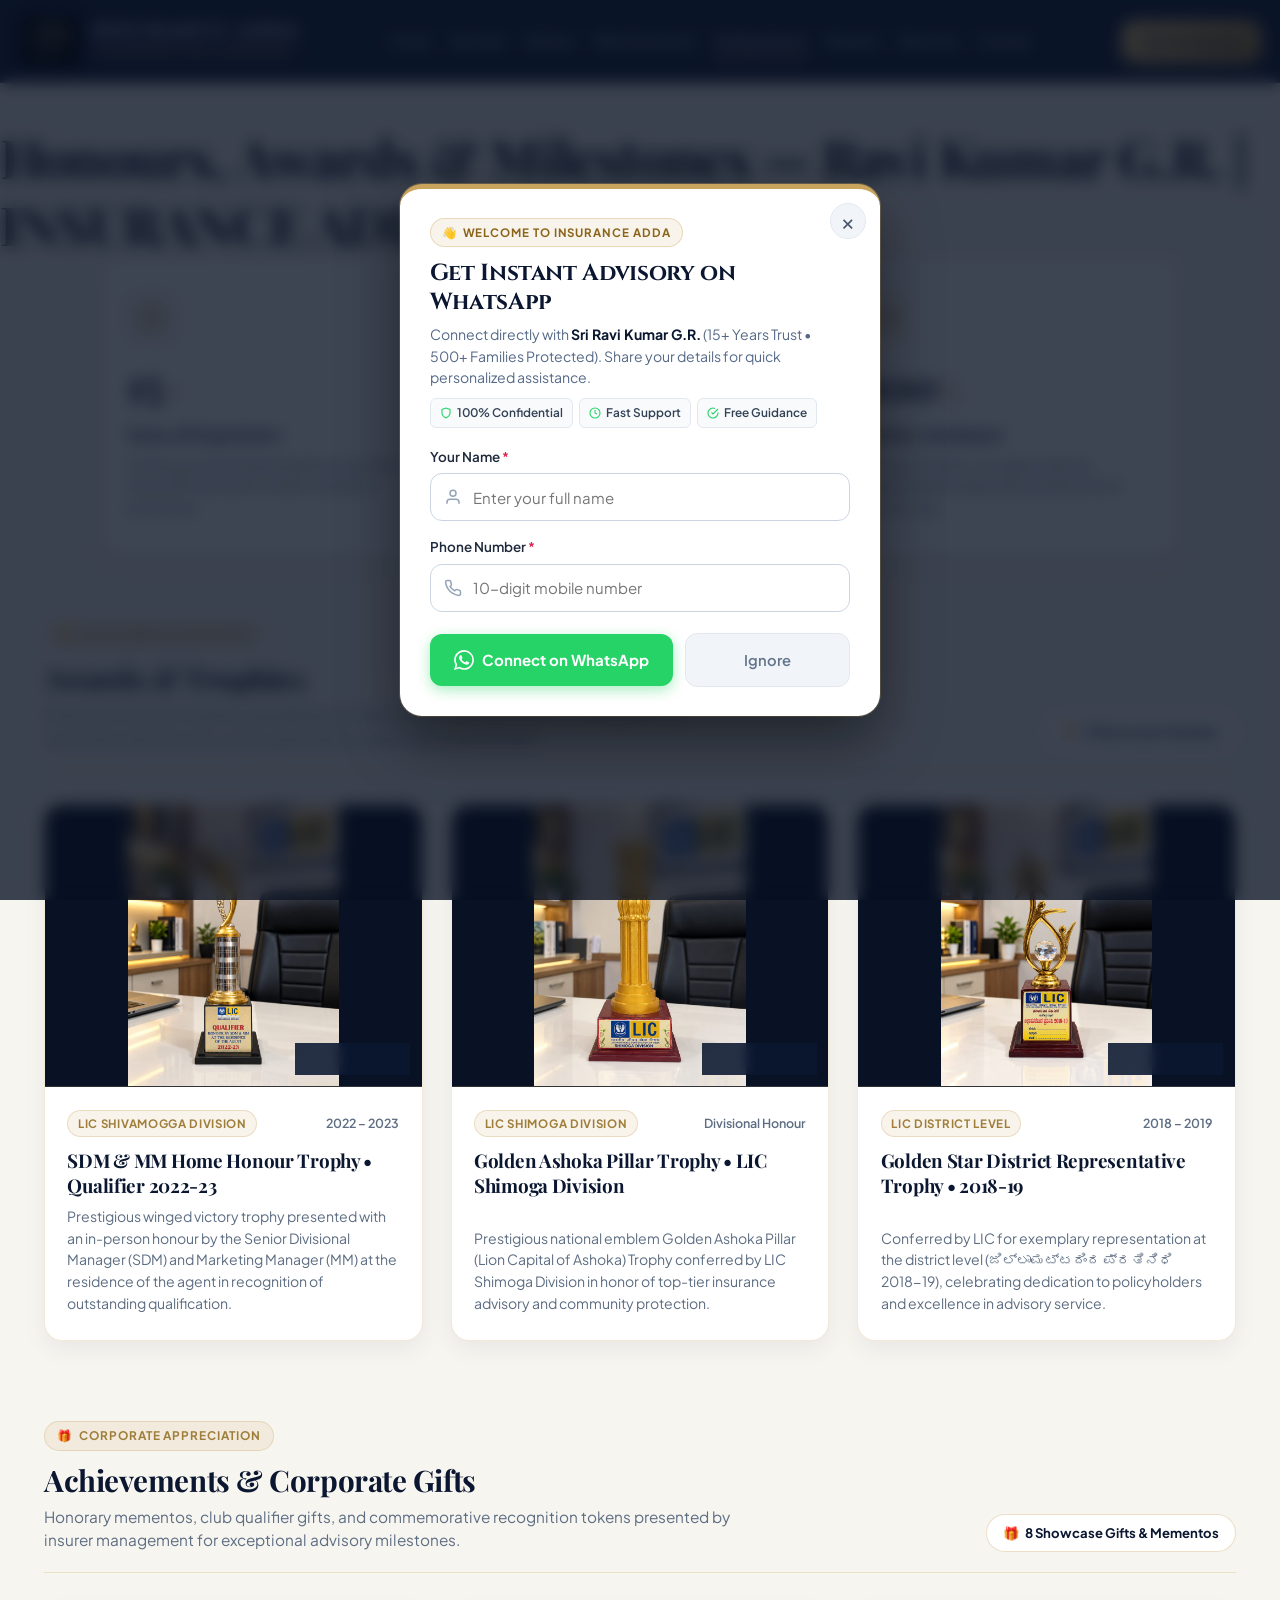
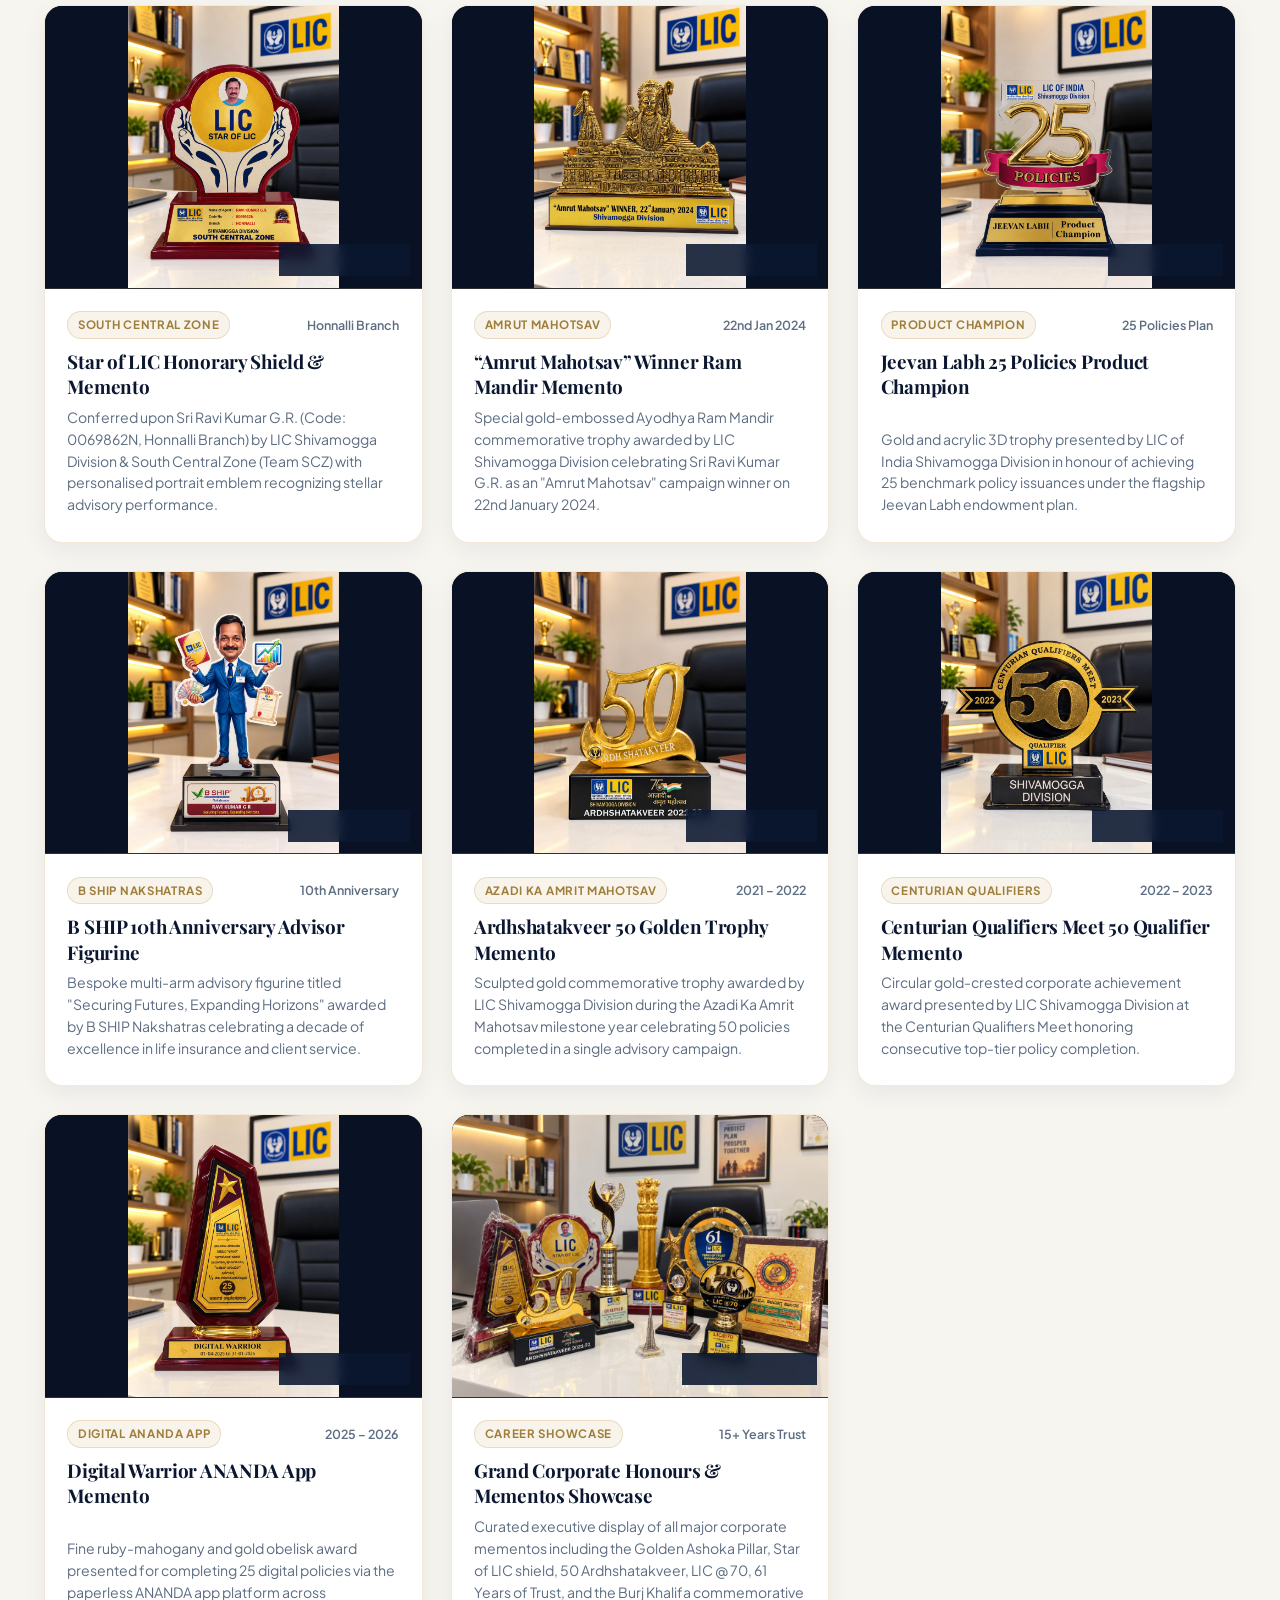
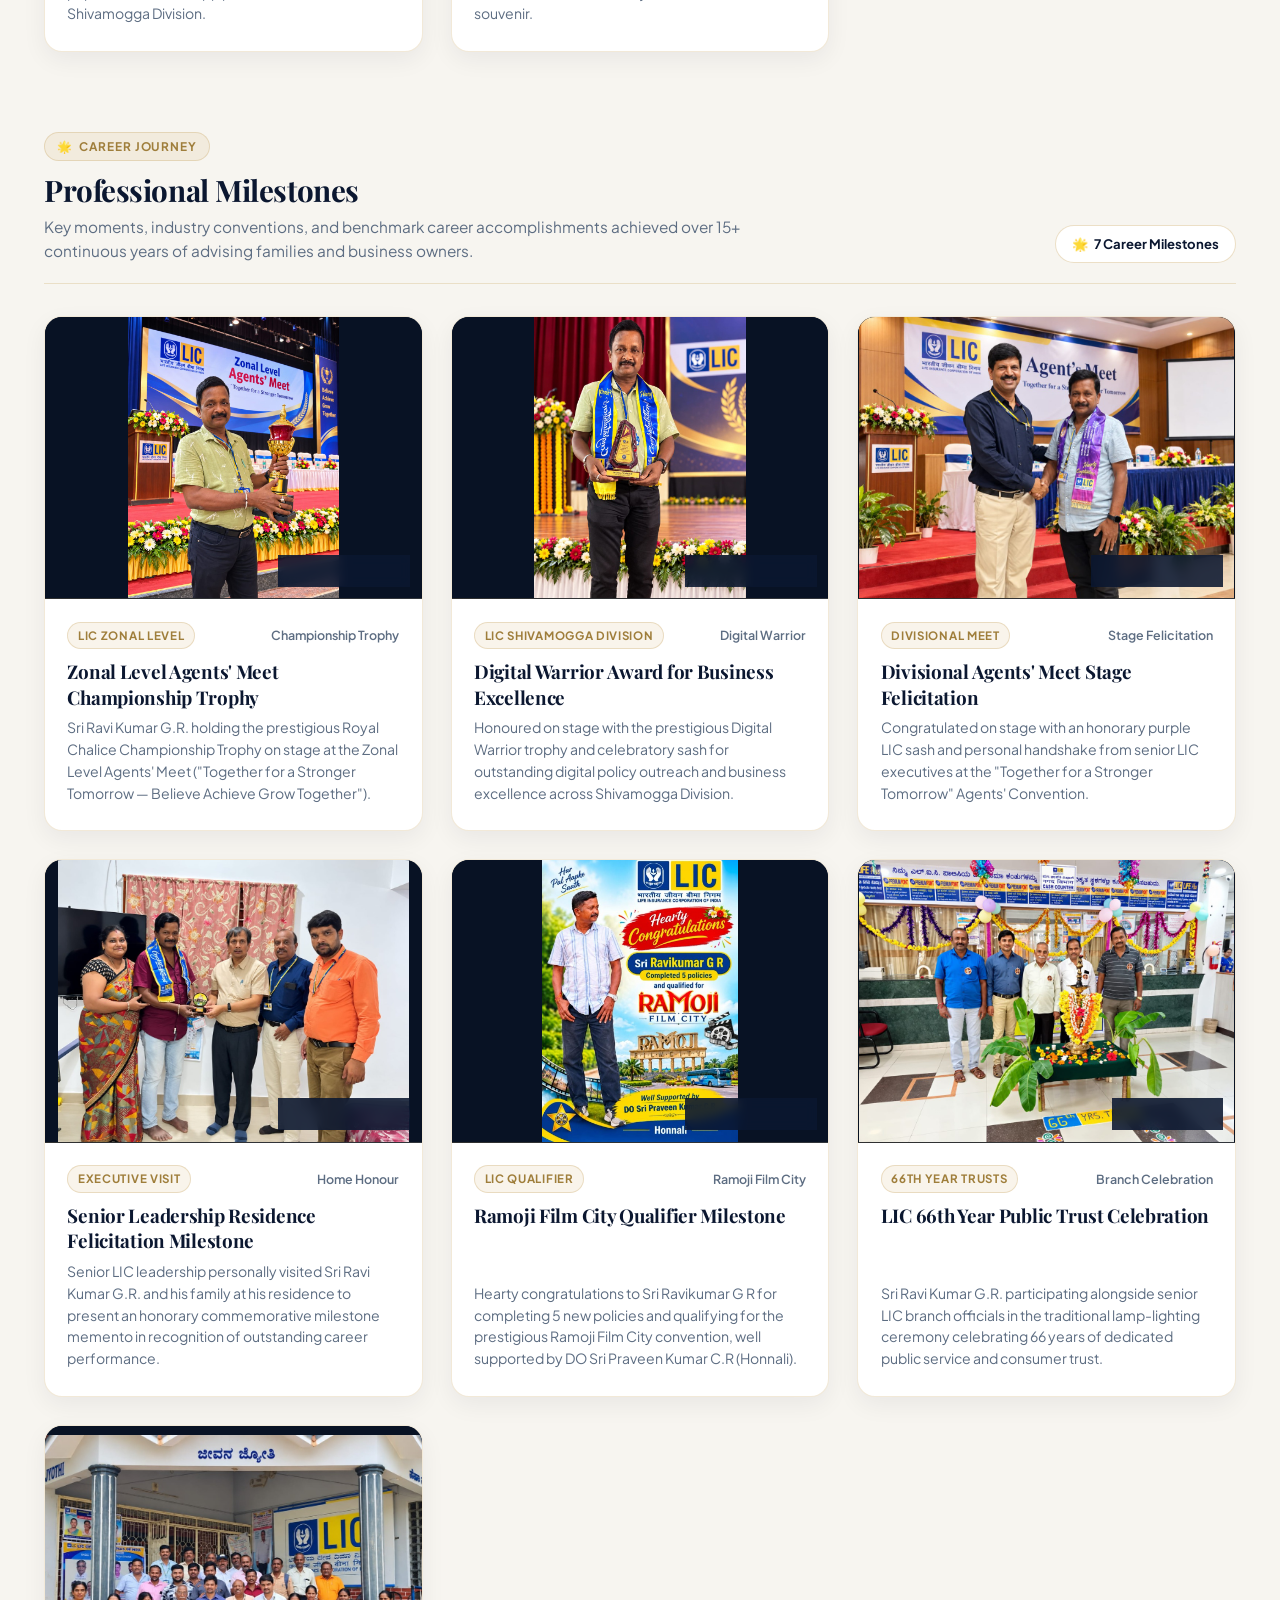
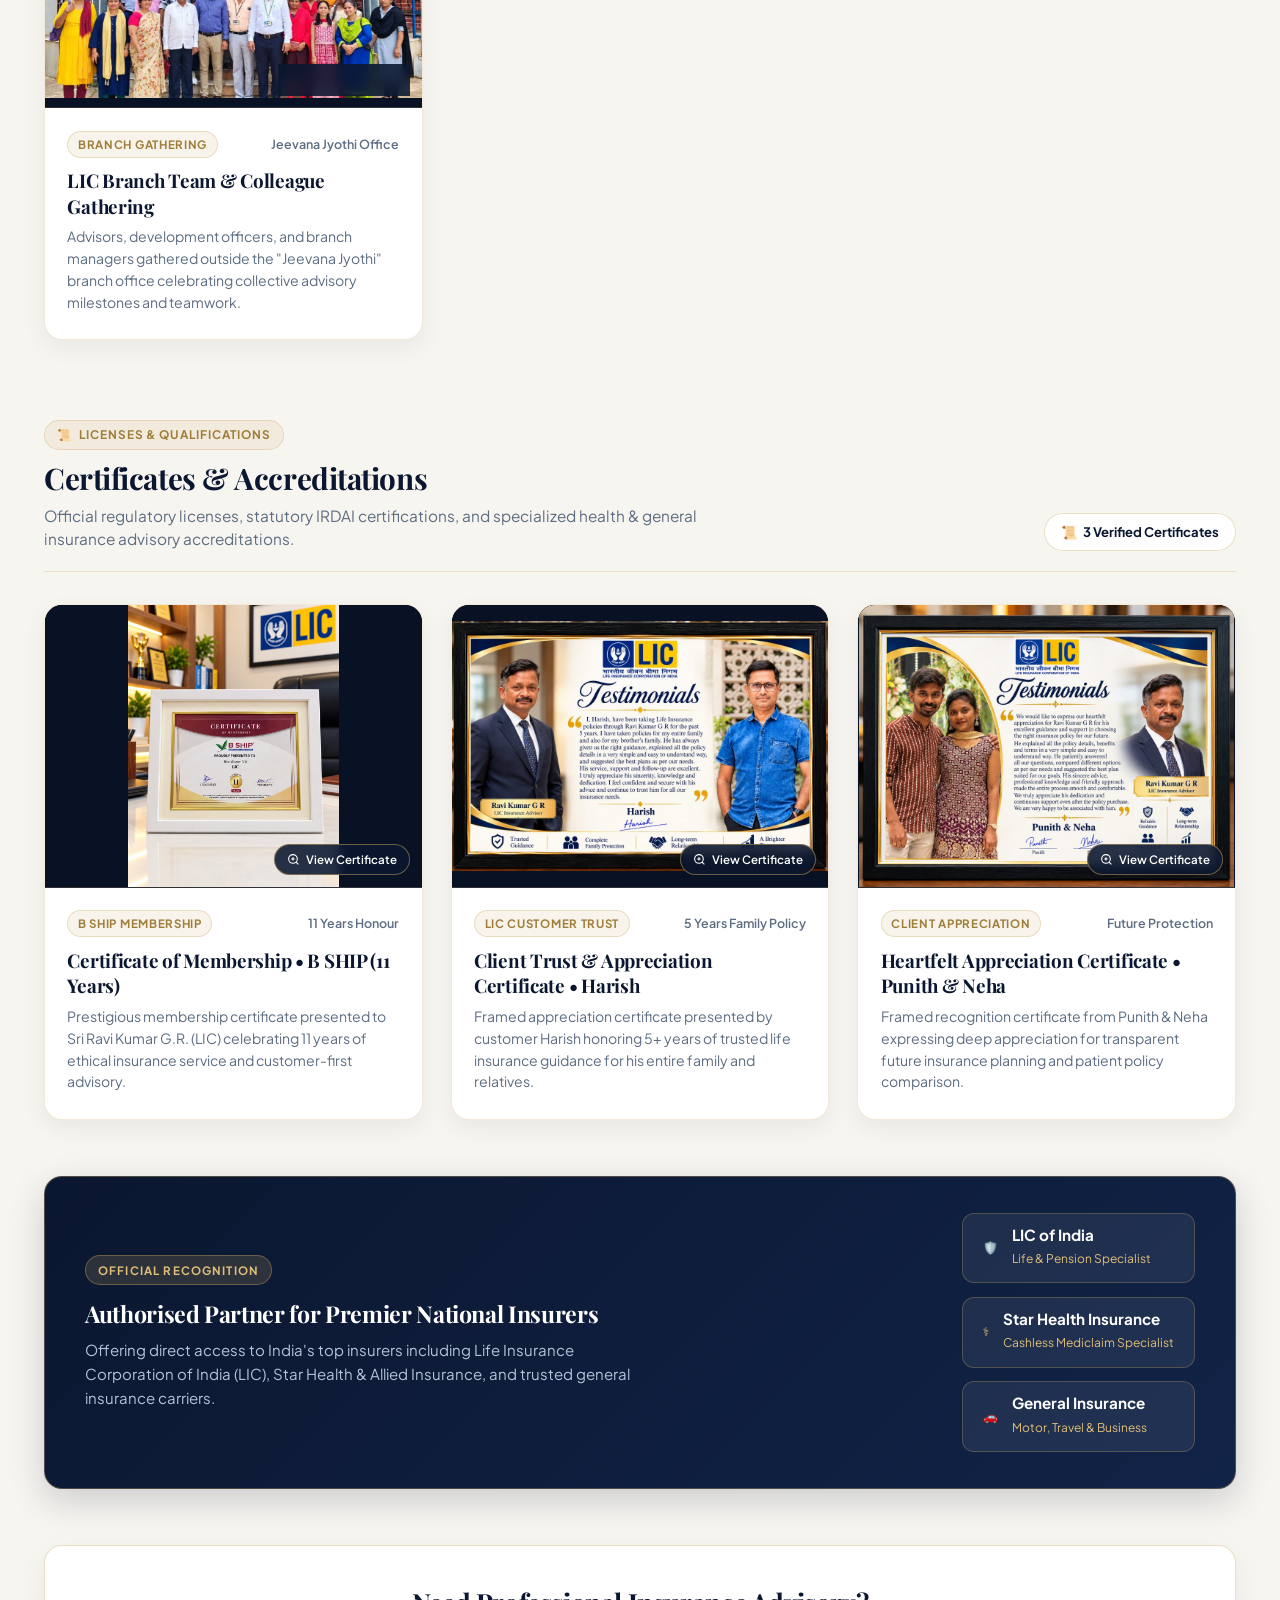
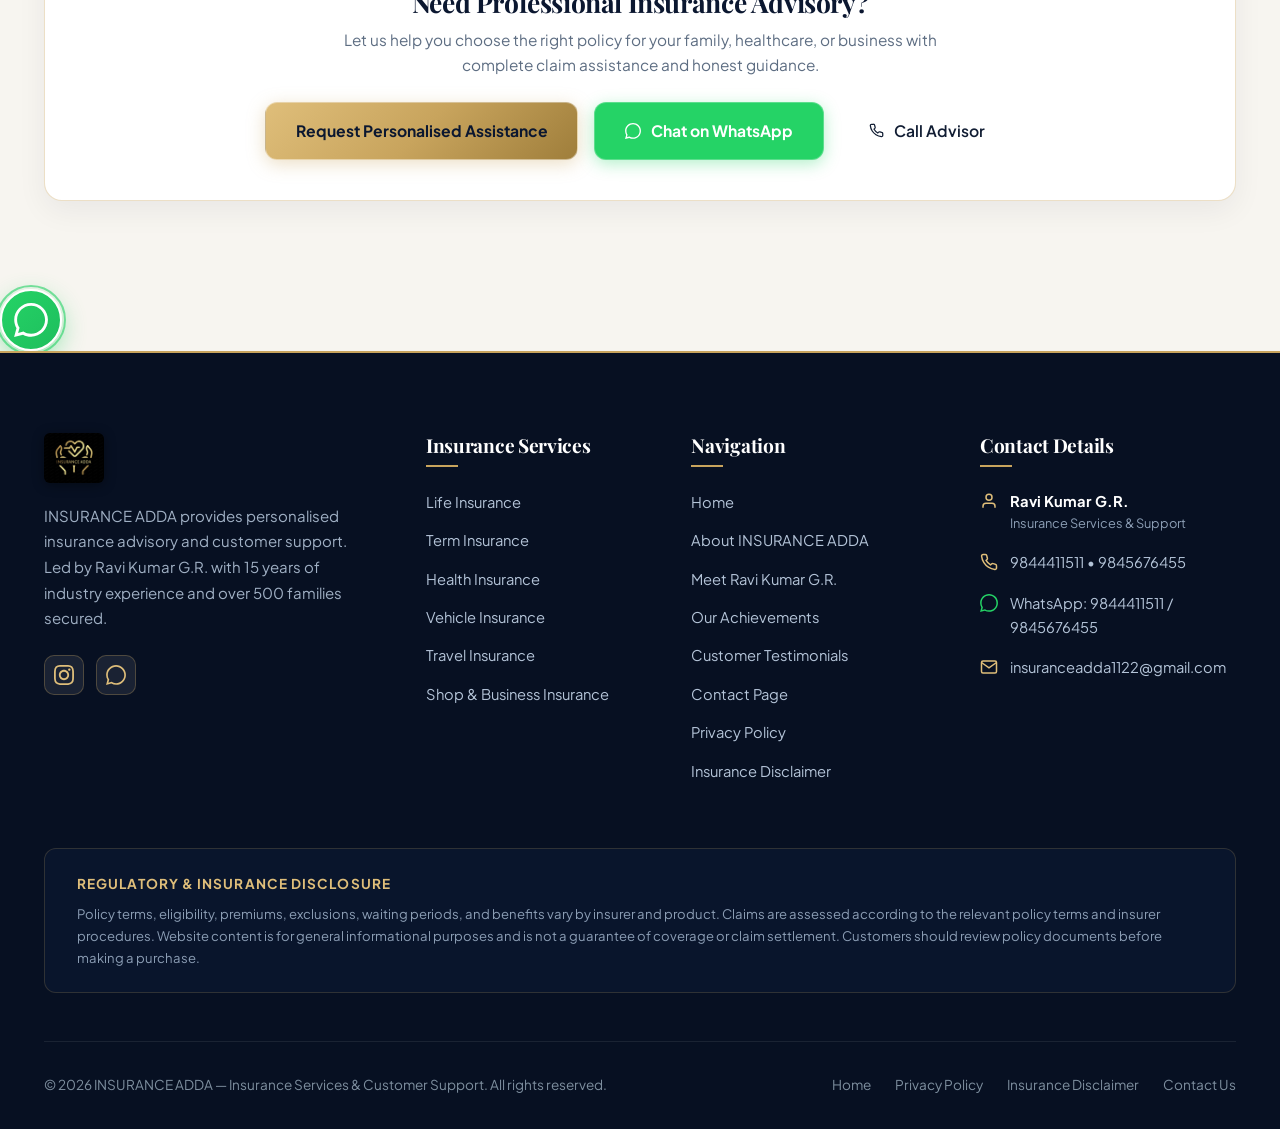
==== commit b2d83d1c: "Remove dark hero banner and category buttons section completely from achievements page" ====
--- a/achievements.html
+++ b/achievements.html
@@ -12,27 +12,6 @@
   <link rel="stylesheet" href="css/components.css?v=4.6">
   <link rel="stylesheet" href="css/responsive.css?v=4.6">
 
-  <!-- Direct High-Contrast Category Navigation Styles -->
-  <style>
-    .achievements-cat-nav .cat-nav-pill {
-      display: inline-flex !important;
-      align-items: center !important;
-      gap: 8px !important;
-      background-color: #FFFFFF !important;
-      color: #0B1730 !important;
-      border: 1.5px solid #C8A45D !important;
-      font-weight: 700 !important;
-      text-decoration: none !important;
-      box-shadow: 0 4px 14px rgba(0, 0, 0, 0.25) !important;
-    }
-    .achievements-cat-nav .cat-nav-pill:hover,
-    .achievements-cat-nav .cat-nav-pill.active {
-      background-color: #0B1730 !important;
-      color: #DFBE7A !important;
-      border-color: #DFBE7A !important;
-      box-shadow: 0 8px 22px rgba(0, 0, 0, 0.45) !important;
-    }
-  </style>
 </head>
 <body>
 
@@ -176,37 +155,9 @@
     </div>
   </aside>
 
-  <!-- ACHIEVEMENTS PAGE HERO -->
-  <section class="section-padding-sm bg-midnight" style="border-bottom: 1px solid var(--color-navy-border); text-align: center;">
-    <div class="container" style="max-width: 860px;">
-      <div class="eyebrow-badge badge-dark">
-        PROVEN TRACK RECORD & CREDIBILITY
-      </div>
-      <h1 class="text-white" style="margin-bottom: 1.25rem;">Milestones of Dedicated Protection</h1>
-      <p class="text-muted-dark" style="font-size: 1.12rem; line-height: 1.8; margin-bottom: 2rem;">
-        Over 15 years of helping families across India protect what matters most through transparent, customer-first insurance planning. Browse our gallery of awards, honorary gifts, career milestones, and certifications.
-      </p>
-
-      <!-- Quick Category Jump Navigation -->
-      <div class="achievements-cat-nav" style="margin-bottom: 0;">
-        <a href="#awards-trophies" class="cat-nav-pill">
-          <span>🏆</span> Awards & Trophies
-        </a>
-        <a href="#achievements-gifts" class="cat-nav-pill">
-          <span>🎁</span> Achievements Gifts
-        </a>
-        <a href="#professional-milestones" class="cat-nav-pill">
-          <span>🌟</span> Professional Milestones
-        </a>
-        <a href="#certificates" class="cat-nav-pill">
-          <span>📜</span> Certificates
-        </a>
-      </div>
-    </div>
-  </section>
-
   <!-- ACHIEVEMENTS CONTENT BODY -->
-  <main class="section-padding bg-ivory">
+  <main class="section-padding bg-ivory" style="padding-top: 2.5rem;">
+    <h1 class="sr-only">Honours, Awards &amp; Milestones — Ravi Kumar G.R. | INSURANCE ADDA</h1>
     <div class="container">
 
       <!-- 3 Core Metric Counter Cards -->
@@ -958,28 +909,8 @@
   </footer>
 
   <!-- Scripts -->
-  <script src="js/main.js?v=4.5"></script>
-  <script src="js/whatsapp.js?v=4.5"></script>
-  <script src="js/enquiry.js?v=4.5"></script>
-  <script>
-    // Smooth scrolling & active highlight for achievements category pills
-    document.addEventListener('DOMContentLoaded', () => {
-      const pills = document.querySelectorAll('.cat-nav-pill');
-      pills.forEach(pill => {
-        pill.addEventListener('click', (e) => {
-          const targetId = pill.getAttribute('href');
-          if (targetId && targetId.startsWith('#')) {
-            const targetEl = document.querySelector(targetId);
-            if (targetEl) {
-              e.preventDefault();
-              pills.forEach(p => p.classList.remove('active'));
-              pill.classList.add('active');
-              targetEl.scrollIntoView({ behavior: 'smooth', block: 'start' });
-            }
-          }
-        });
-      });
-    });
-  </script>
+  <script src="js/main.js?v=4.6"></script>
+  <script src="js/whatsapp.js?v=4.6"></script>
+  <script src="js/enquiry.js?v=4.6"></script>
 </body>
 </html>
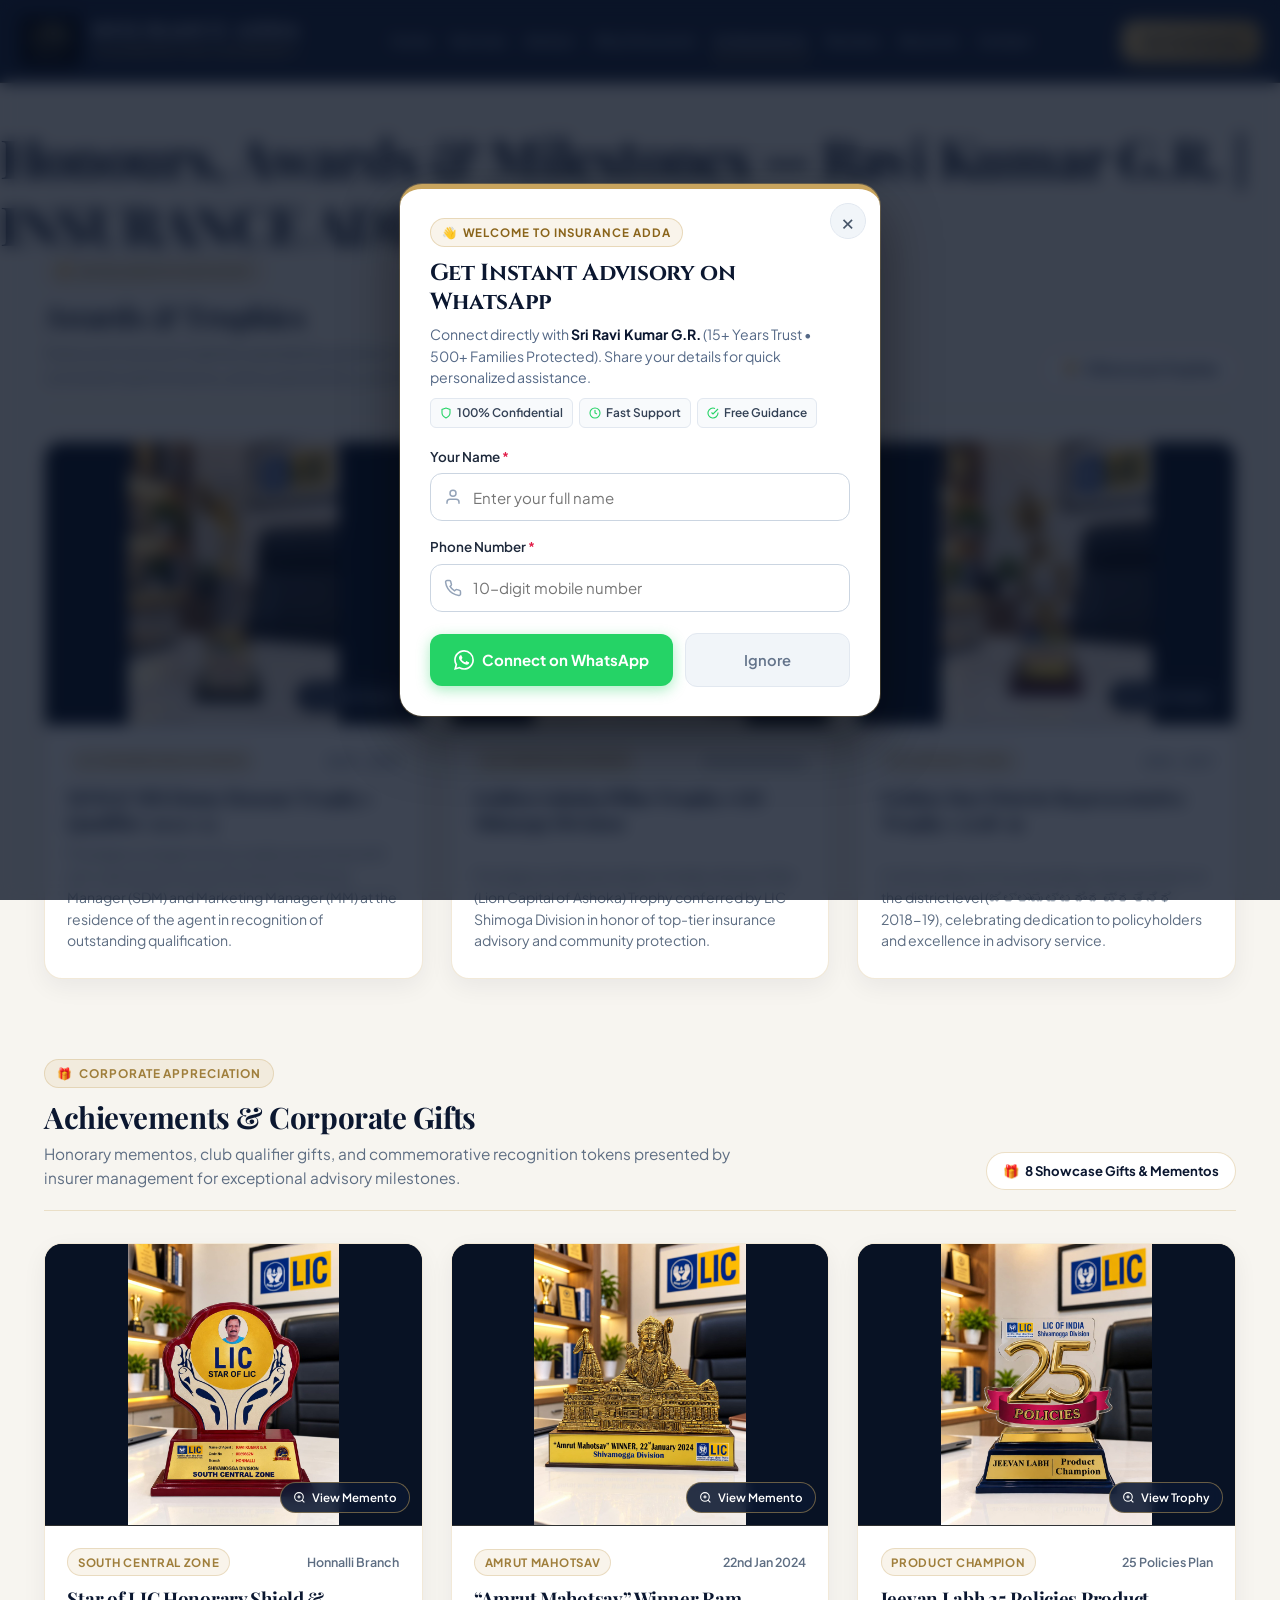
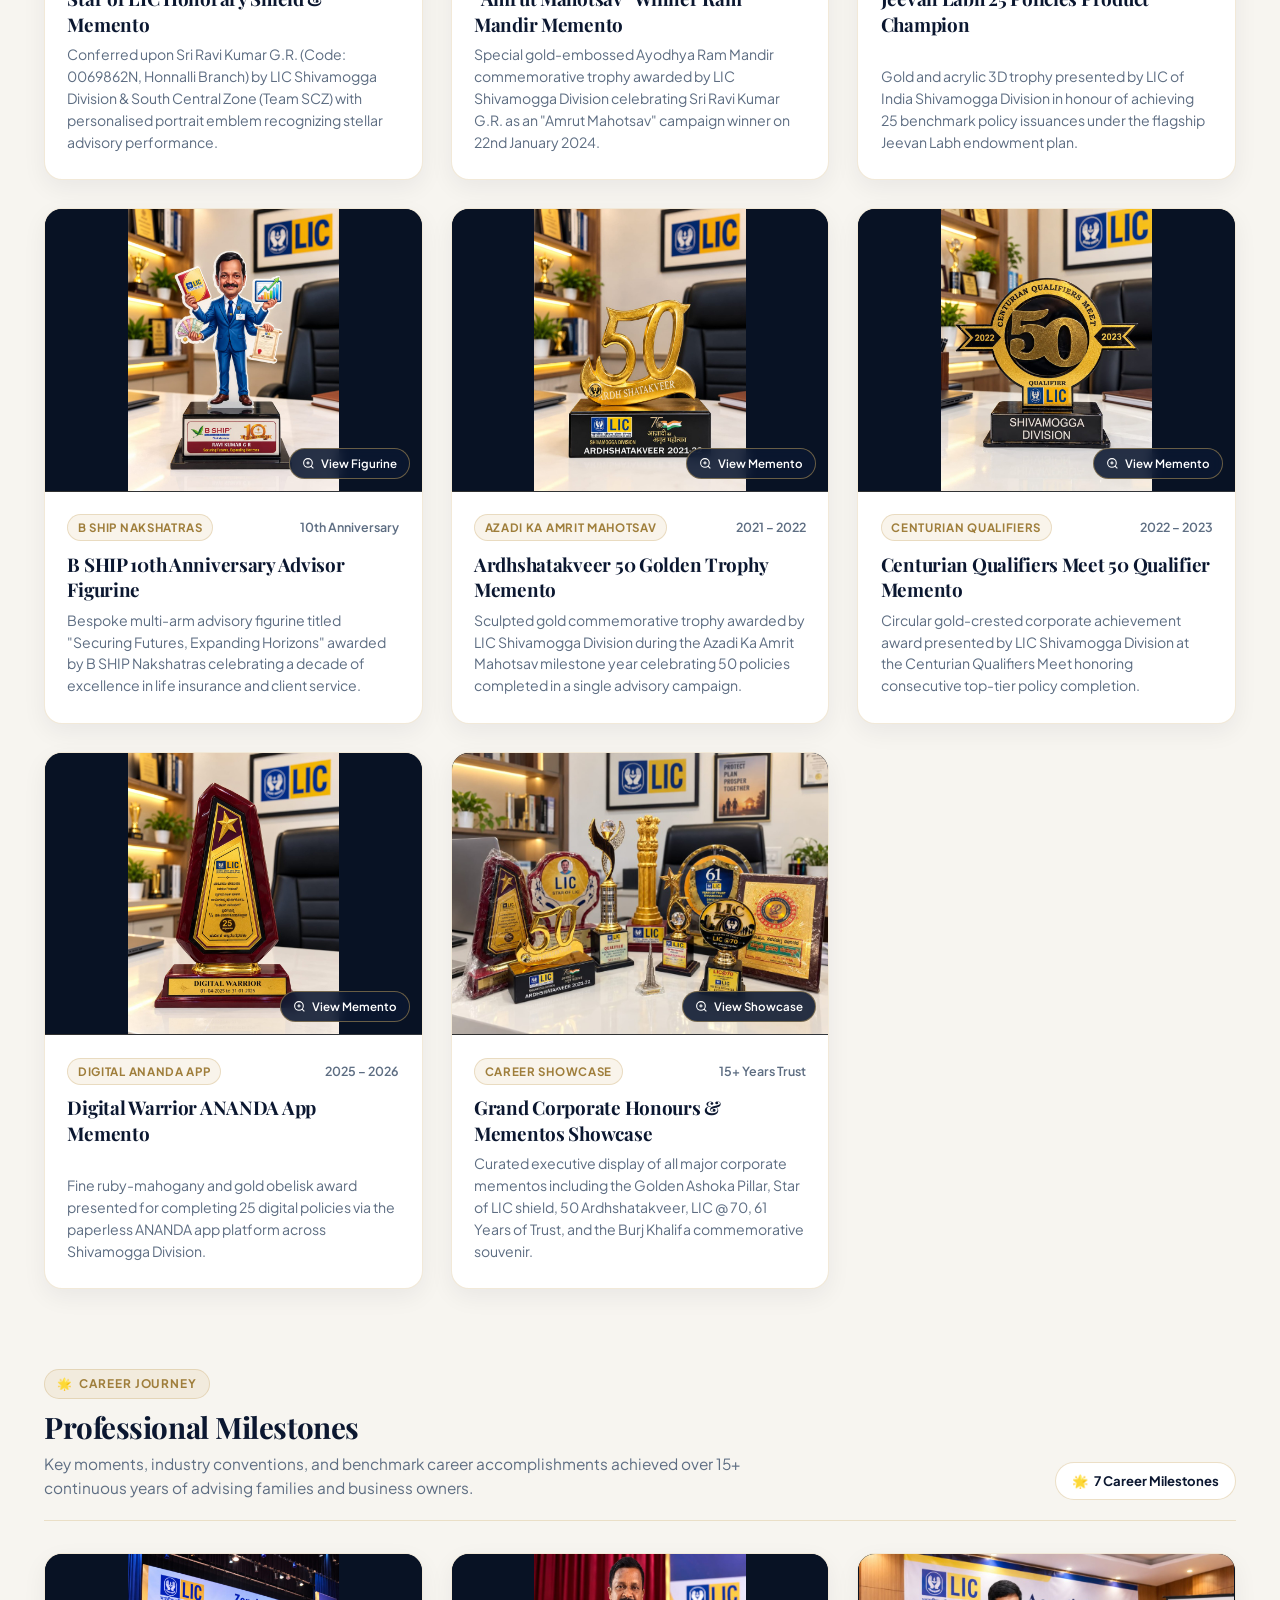
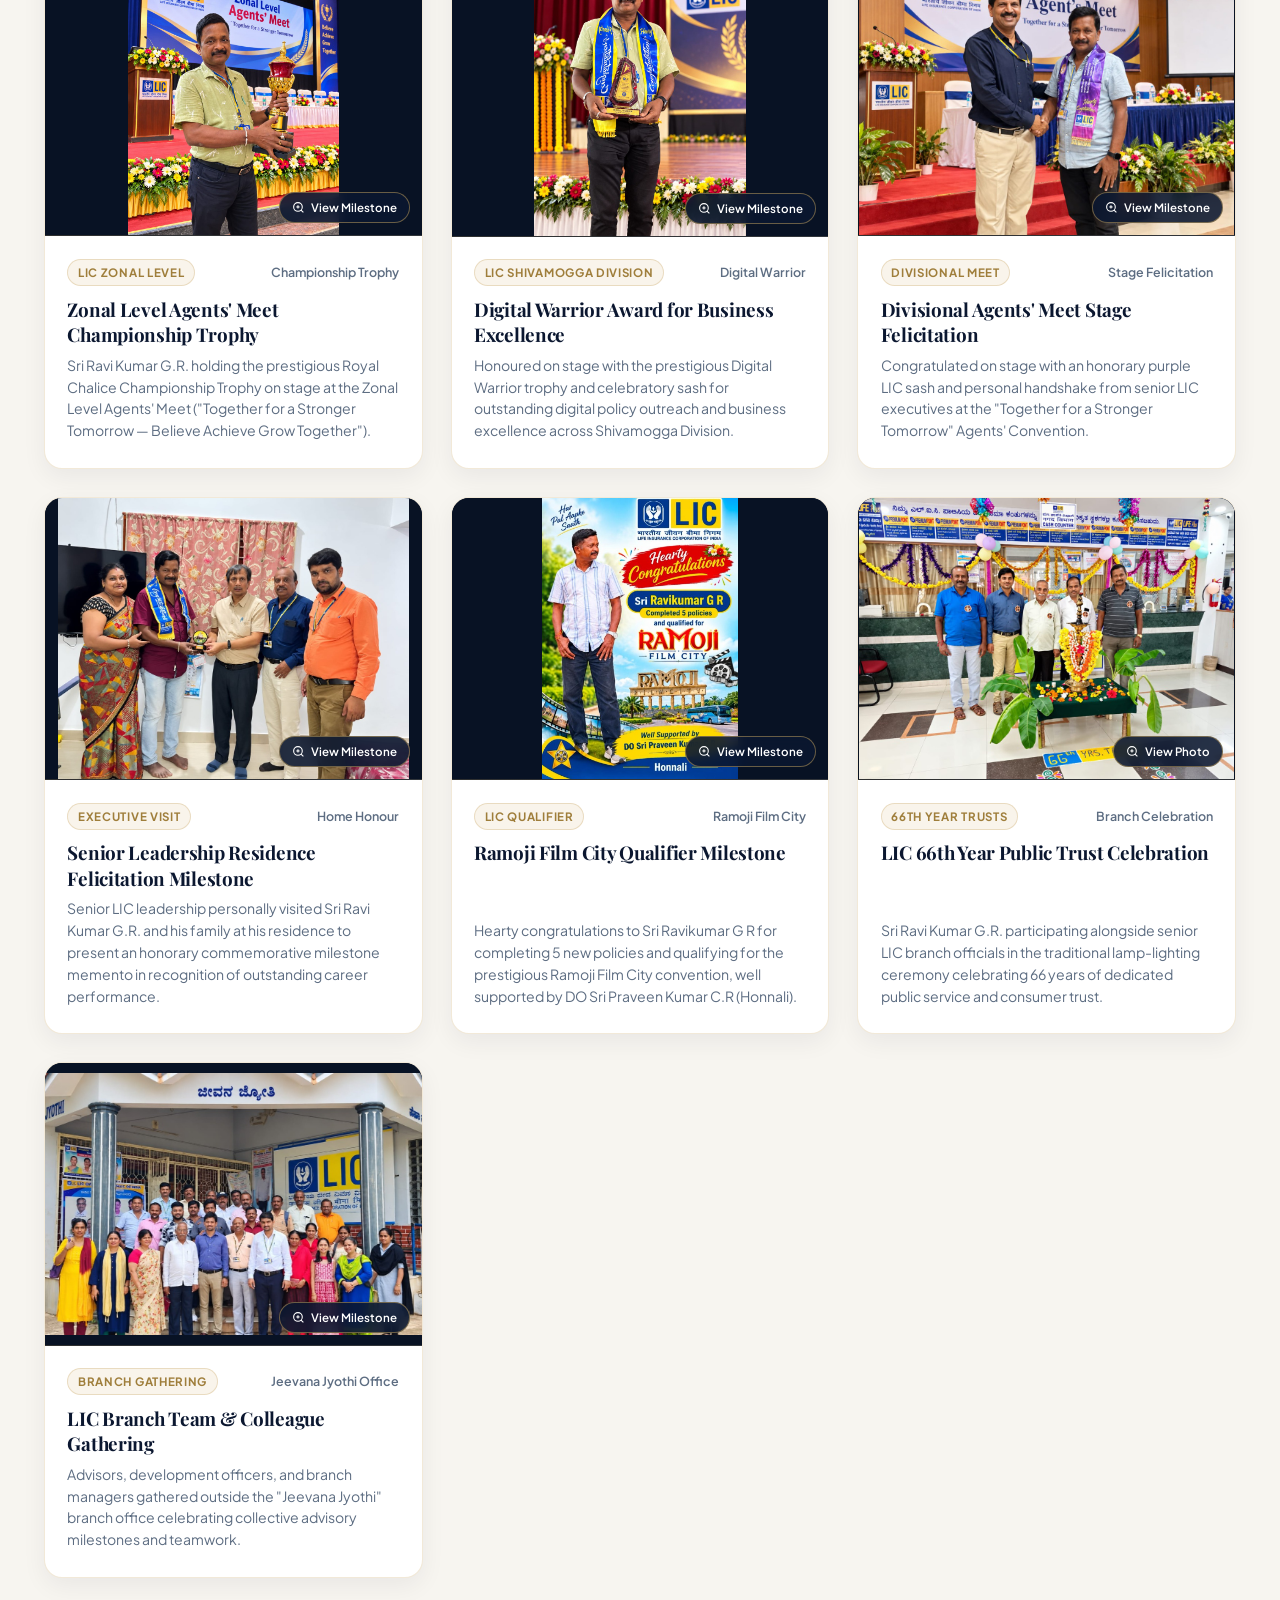
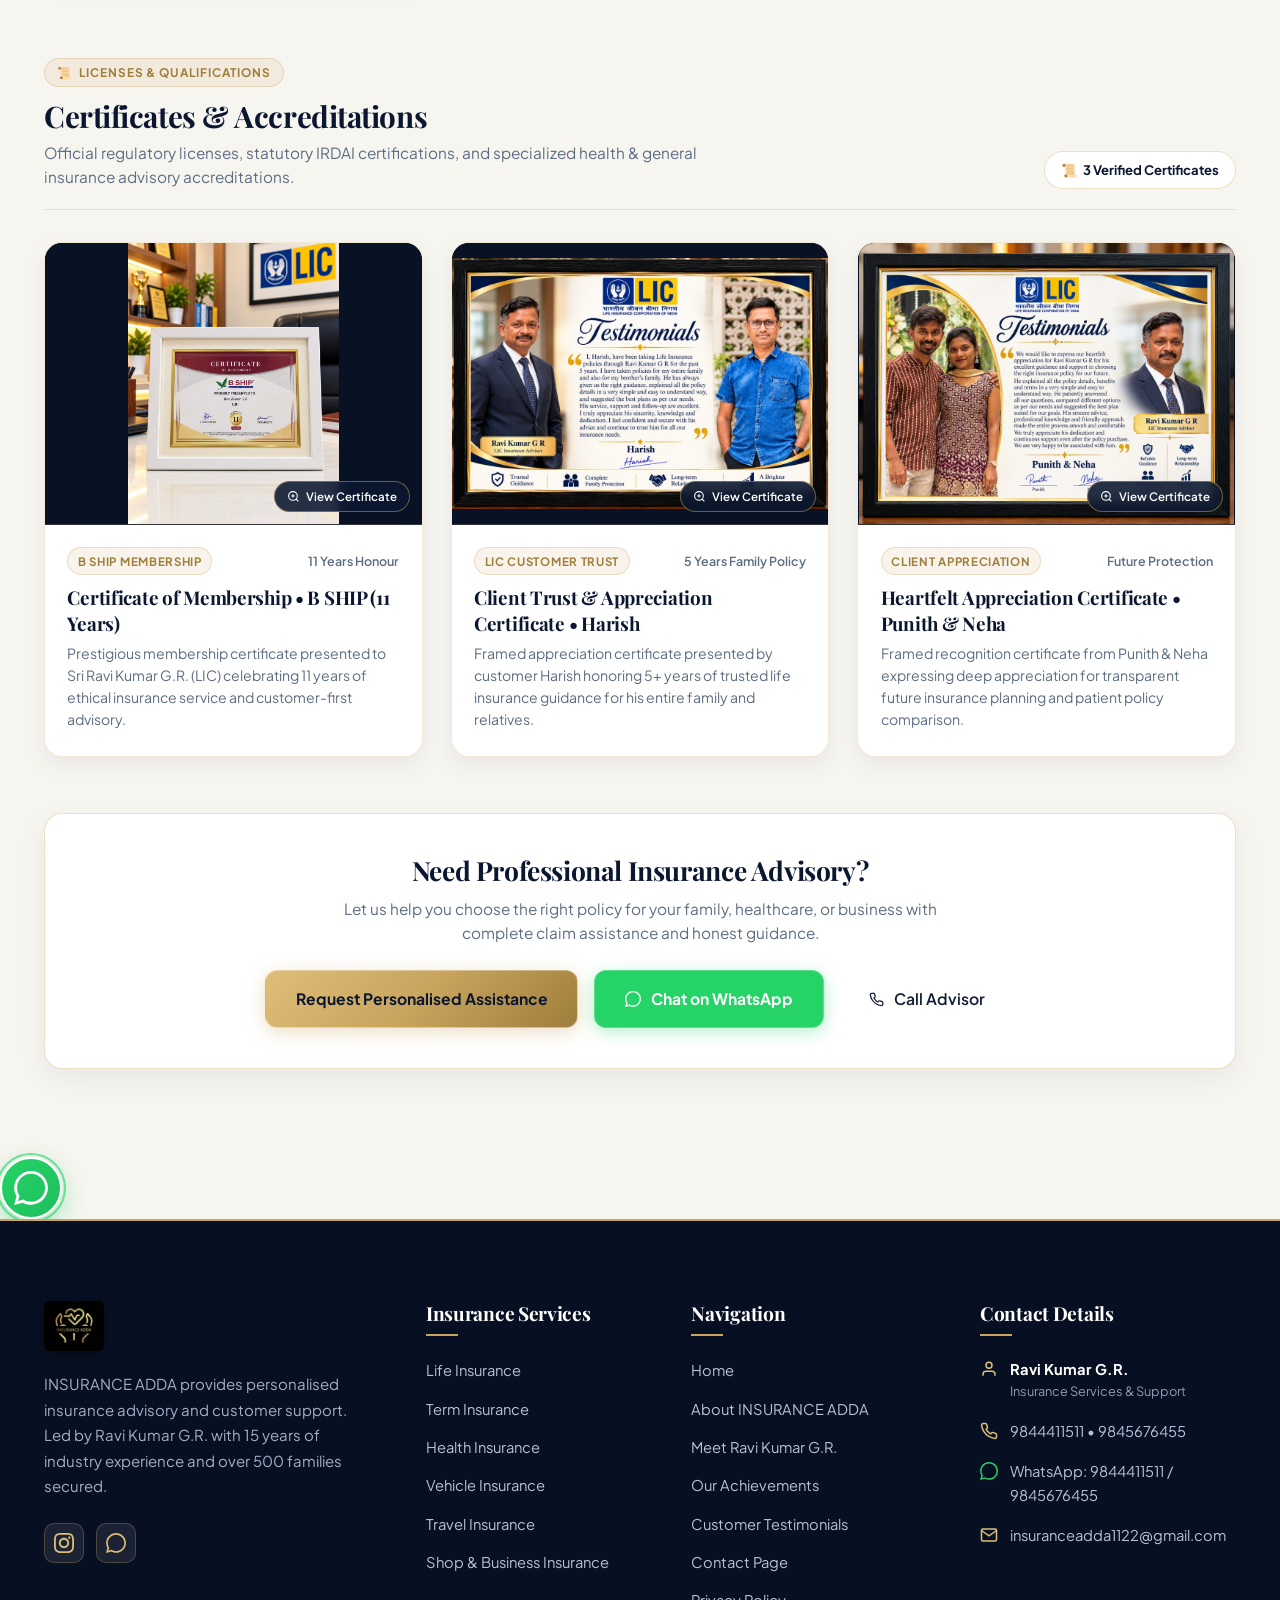
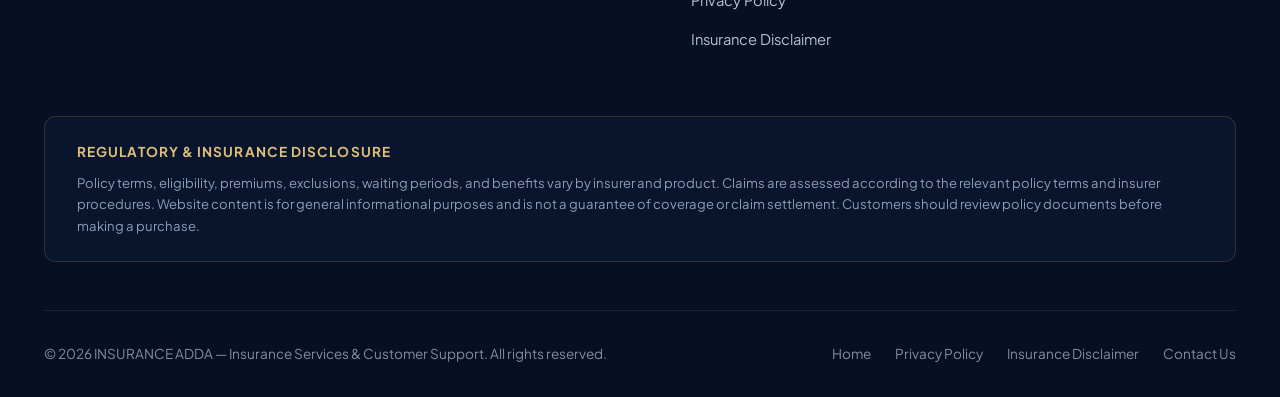
==== commit d1fc8ccb: "Remove PROVEN TRACK RECORD & CREDIBILITY section, metrics cards, and partner banner completely" ====
--- a/achievements.html
+++ b/achievements.html
@@ -159,42 +159,6 @@
   <main class="section-padding bg-ivory" style="padding-top: 2.5rem;">
     <h1 class="sr-only">Honours, Awards &amp; Milestones — Ravi Kumar G.R. | INSURANCE ADDA</h1>
     <div class="container">
-
-      <!-- 3 Core Metric Counter Cards -->
-      <div class="achievements-metrics-grid" style="margin-bottom: 4rem;">
-        <div class="achievement-metric-card">
-          <div class="metric-icon-wrap">
-            <svg viewBox="0 0 24 24" fill="none" stroke="currentColor" stroke-width="2"><circle cx="12" cy="12" r="10"/><polyline points="12 6 12 12 16 14"/></svg>
-          </div>
-          <div class="metric-number-wrap">
-            <span class="counter-number metric-num" data-target="15" data-start="1">1</span><span class="metric-suffix">+</span>
-          </div>
-          <h4 class="metric-title">Years of Experience</h4>
-          <p class="metric-desc">Continuous professional advisory guidance since 2011 across life, health, and asset protection.</p>
-        </div>
-
-        <div class="achievement-metric-card">
-          <div class="metric-icon-wrap">
-            <svg viewBox="0 0 24 24" fill="none" stroke="currentColor" stroke-width="2"><path d="M17 21v-2a4 4 0 0 0-4-4H5a4 4 0 0 0-4 4v2"/><circle cx="9" cy="7" r="4"/><path d="M23 21v-2a4 4 0 0 0-3-3.87"/><path d="M16 3.13a4 4 0 0 1 0 7.75"/></svg>
-          </div>
-          <div class="metric-number-wrap">
-            <span class="counter-number metric-num" data-target="500" data-start="0">0</span><span class="metric-suffix">+</span>
-          </div>
-          <h4 class="metric-title">Families Secured</h4>
-          <p class="metric-desc">Hundreds of households safeguarded with customized, budget-friendly insurance portfolios.</p>
-        </div>
-
-        <div class="achievement-metric-card">
-          <div class="metric-icon-wrap">
-            <svg viewBox="0 0 24 24" fill="none" stroke="currentColor" stroke-width="2"><path d="M22 11.08V12a10 10 0 1 1-5.93-9.14"/><polyline points="22 4 12 14.01 9 11.01"/></svg>
-          </div>
-          <div class="metric-number-wrap">
-            <span class="counter-number metric-num" data-target="100" data-start="0">0</span><span class="metric-suffix">%</span>
-          </div>
-          <h4 class="metric-title">Claims Assistance</h4>
-          <p class="metric-desc">Personal, hands-on support during hospitalization approvals and document processing.</p>
-        </div>
-      </div>
 
       <!-- ===================================================================
            SECTION 1: AWARDS AND TROPHIES
@@ -682,38 +646,6 @@
           </div>
         </div>
       </section>
-
-      <!-- Credibility Pillars Banner -->
-      <div class="achievements-banner" style="margin-top: 3.5rem;">
-        <div class="achievements-banner-content">
-          <div class="banner-badge">OFFICIAL RECOGNITION</div>
-          <h3>Authorised Partner for Premier National Insurers</h3>
-          <p>Offering direct access to India's top insurers including Life Insurance Corporation of India (LIC), Star Health & Allied Insurance, and trusted general insurance carriers.</p>
-        </div>
-        <div class="achievements-banner-badges">
-          <div class="partner-pill">
-            <span class="partner-icon">🛡️</span>
-            <div>
-              <strong>LIC of India</strong>
-              <span>Life &amp; Pension Specialist</span>
-            </div>
-          </div>
-          <div class="partner-pill">
-            <span class="partner-icon">⚕️</span>
-            <div>
-              <strong>Star Health Insurance</strong>
-              <span>Cashless Mediclaim Specialist</span>
-            </div>
-          </div>
-          <div class="partner-pill">
-            <span class="partner-icon">🚗</span>
-            <div>
-              <strong>General Insurance</strong>
-              <span>Motor, Travel &amp; Business</span>
-            </div>
-          </div>
-        </div>
-      </div>
 
       <!-- Assistance Callout Section -->
       <div style="background:#FFFFFF; border:1px solid rgba(200, 164, 93, 0.35); border-radius:var(--radius-lg); padding:2.5rem; text-align:center; margin-top:3.5rem; box-shadow:0 10px 30px rgba(11,23,48,0.06);">
